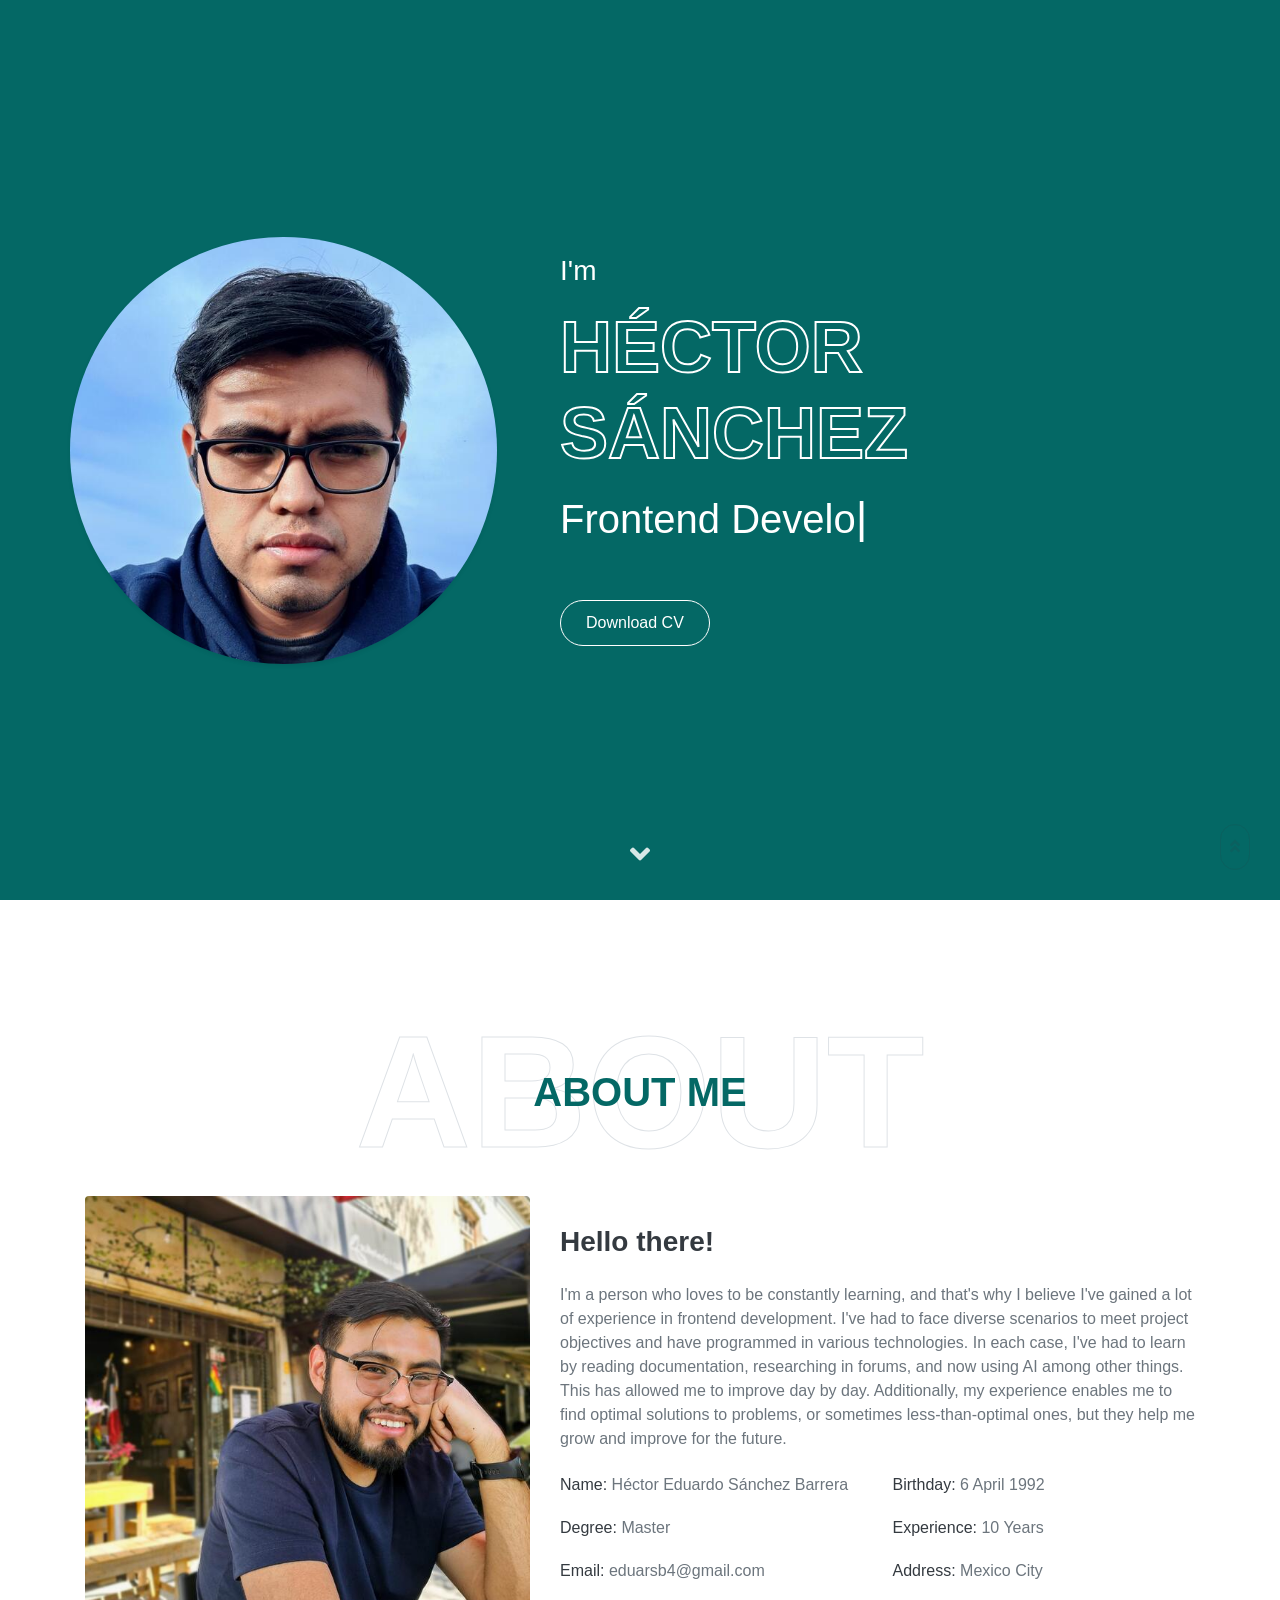
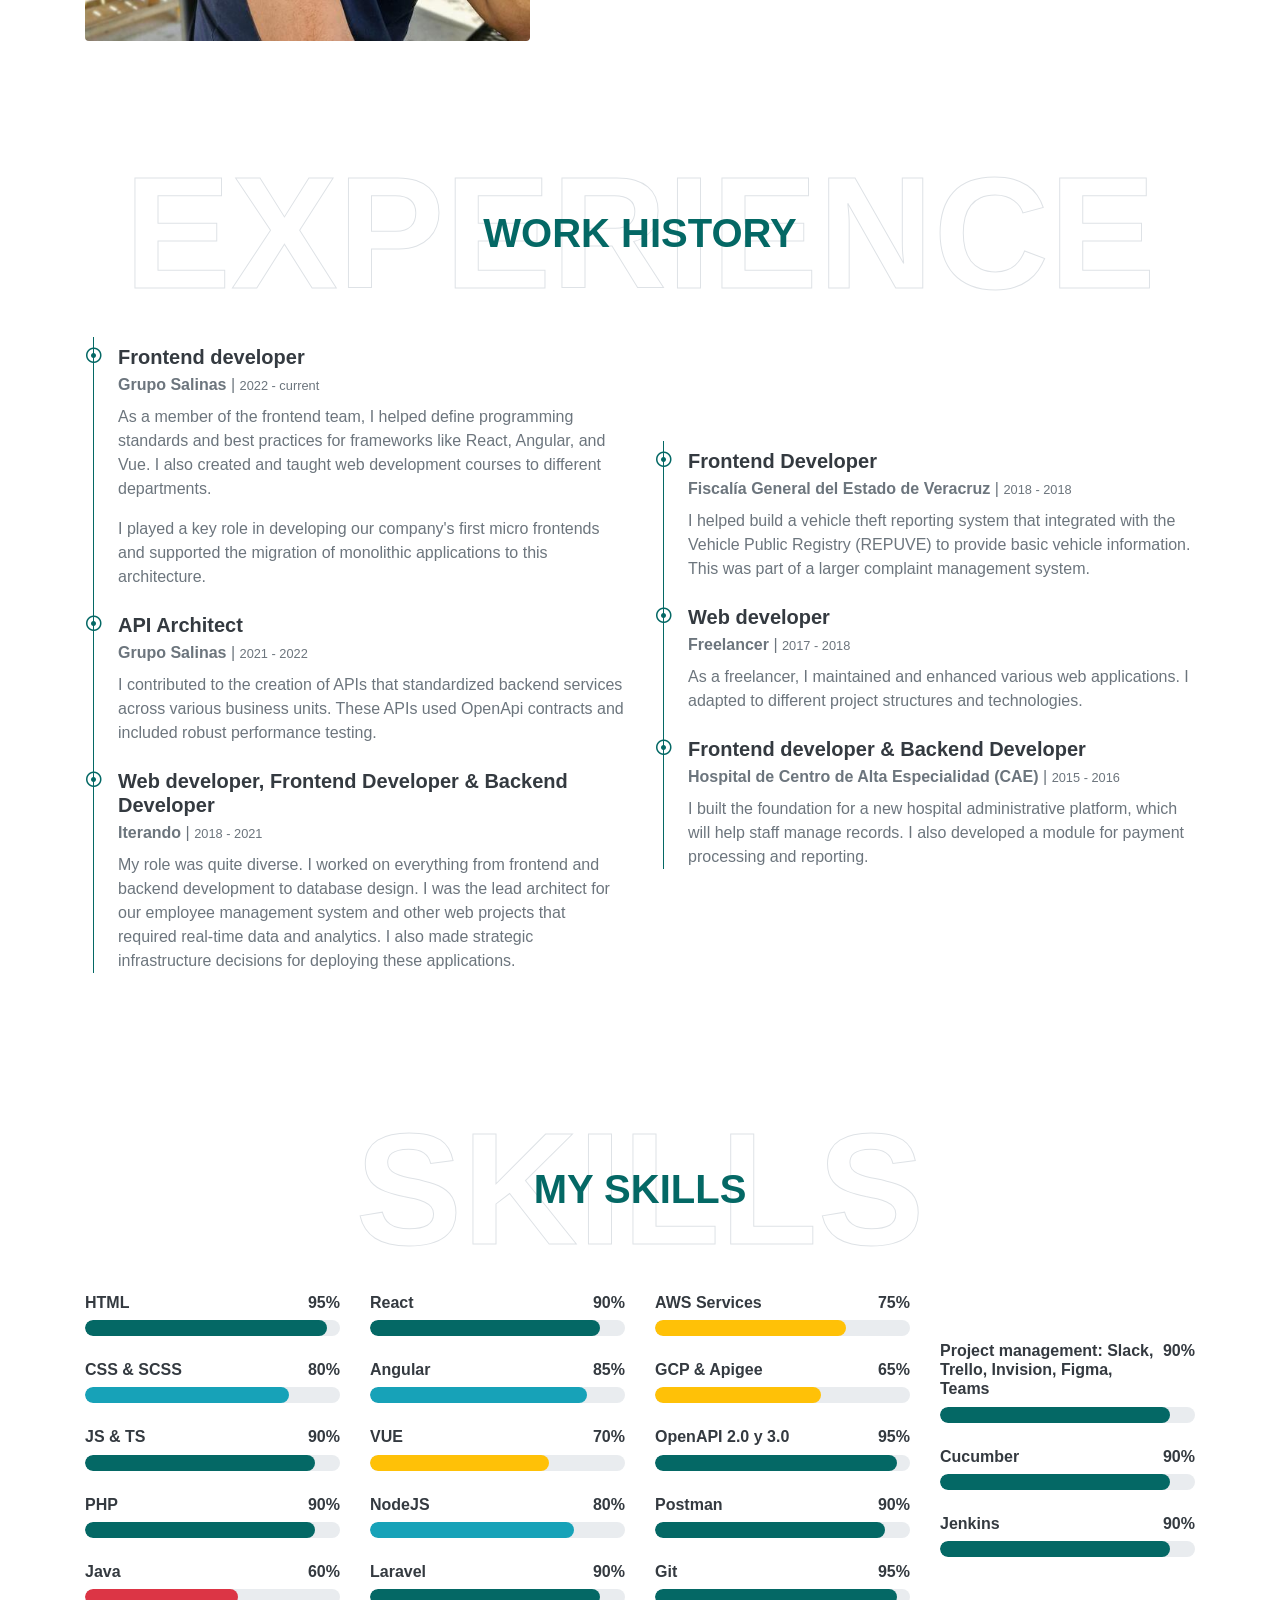
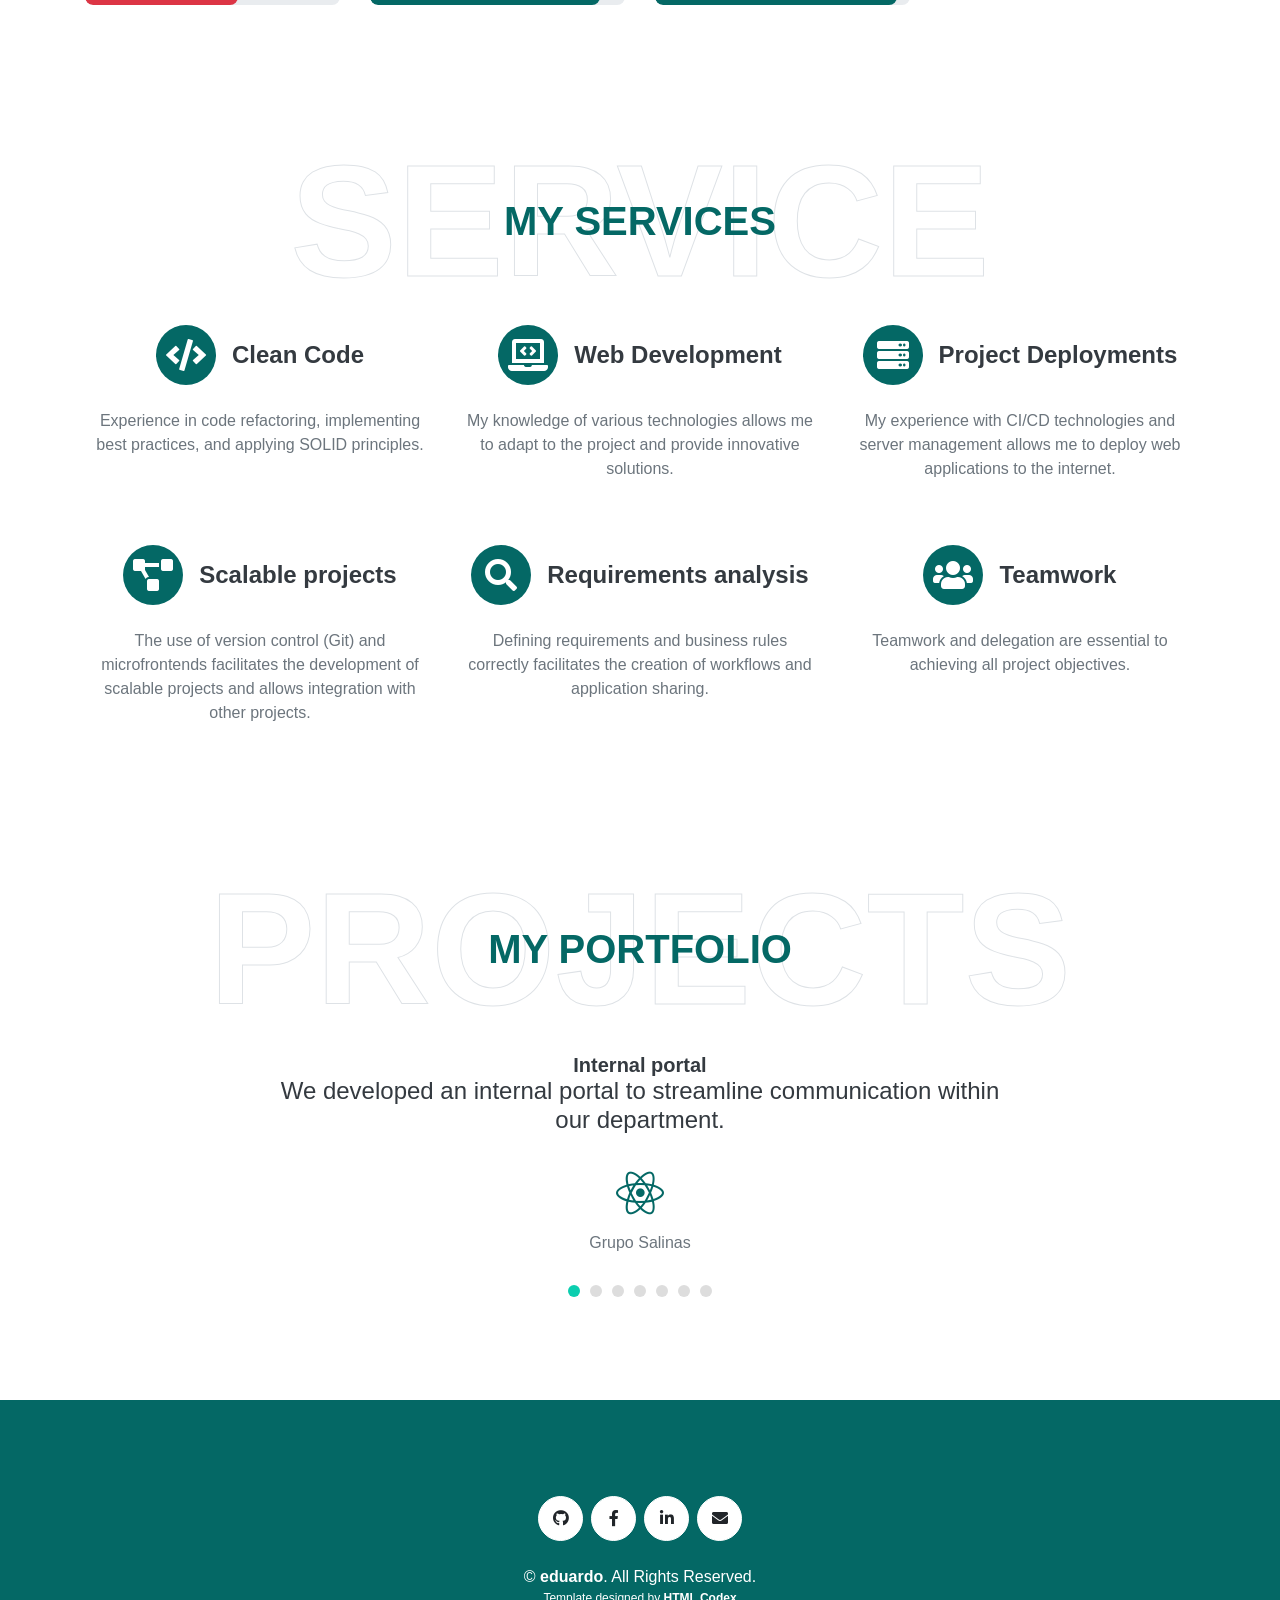
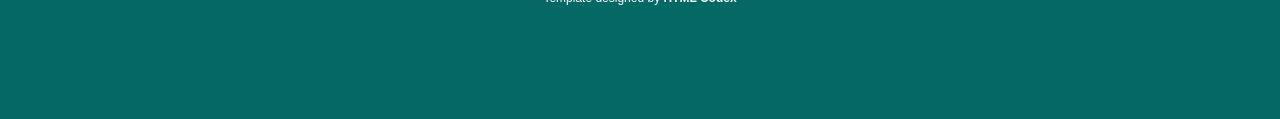
==== index_en.html @ 9f3df18f "Feature: translate to spanish" ====
<!DOCTYPE html>
<html lang="en">

<head>
    <meta charset="utf-8">
    <title>eduarsb</title>
    <meta content="width=device-width, initial-scale=1.0" name="viewport">
    <link rel="icon" href="img/icon.png" type="image/x-icon">

    <!-- Google Web Fonts -->
    <!-- <link rel="preconnect" href="https://fonts.gstatic.com"> -->
    <!-- <link href="https://fonts.googleapis.com/css2?family=Roboto:wght@300;400;500;700;900&display=swap" rel="stylesheet">  -->
    <link href="https://cdnjs.cloudflare.com/ajax/libs/font-awesome/5.10.0/css/all.min.css" rel="stylesheet">

    <!-- Libraries Stylesheet -->
    <link href="lib/owlcarousel/assets/owl.carousel.min.css" rel="stylesheet">
    <link href="lib/lightbox/css/lightbox.min.css" rel="stylesheet">

    <!-- Customized Bootstrap Stylesheet -->
    <link href="css/style.css" rel="stylesheet">
</head>

<body data-spy="scroll" data-target=".navbar" data-offset="51">
    <!-- Navbar Start -->
    <nav class="navbar fixed-top shadow-sm navbar-expand-lg bg-light navbar-light py-3 py-lg-0 px-lg-5">
        <button type="button" class="navbar-toggler" data-toggle="collapse" data-target="#navbarCollapse">
            <span class="navbar-toggler-icon"></span>
        </button>
        <div class="collapse navbar-collapse px-lg-3" id="navbarCollapse">
            <div class="navbar-nav m-auto py-0">
                <a href="#home" class="nav-item nav-link active">Home</a>
                <a href="#about" class="nav-item nav-link">About</a>
                <a href="#qualification" class="nav-item nav-link">Expericence</a>
                <a href="#skill" class="nav-item nav-link">Skill</a>
                <a href="#service" class="nav-item nav-link">Service</a>
                <a href="#portfolio" class="nav-item nav-link">Portfolio</a>
            </div>
        </div>
    </nav>
    <!-- Navbar End -->

    <!-- Header Start -->
    <div class="container-fluid bg-primary d-flex align-items-center mb-5 py-5" id="home" style="min-height: 100vh;">
        <div class="container">
            <div class="row align-items-center">
                <div class="col-lg-5 px-5 pl-lg-0 pb-5 pb-lg-0">
                    <img class="img-fluid w-100 rounded-circle shadow-sm" src="img/profile.jpg" alt="">
                </div>
                <div class="col-lg-7 text-center text-lg-left">
                    <h3 class="text-white font-weight-normal mb-3">I'm</h3>
                    <h1 class="display-3 text-uppercase text-primary mb-2" style="-webkit-text-stroke: 2px #ffffff;">Héctor Sánchez</h1>
                    <h1 class="typed-text-output d-inline font-weight-lighter text-white"></h1>
                    <div class="typed-text d-none">Frontend Developer, Web developer, API Designer, Backend Developer</div>
                    <div class="d-flex align-items-center justify-content-center justify-content-lg-start pt-5">
                        <a href="img/CV_HectorESB.pdf" download="CV_HectorESB.pdf" class="btn btn-outline-light mr-5">Download CV</a>
                    </div>
                </div>
            </div>
        </div>
    </div>
    <!-- Header End -->


    <!-- About Start -->
    <div class="container-fluid py-5" id="about">
        <div class="container">
            <div class="position-relative d-flex align-items-center justify-content-center">
                <h1 class="display-1 text-uppercase text-white" style="-webkit-text-stroke: 1px #dee2e6;">About</h1>
                <h1 class="position-absolute text-uppercase text-primary">About Me</h1>
            </div>
            <div class="row align-items-center">
                <div class="col-lg-5 pb-4 pb-lg-0">
                    <img class="img-fluid rounded w-100" src="img/about.jpg" alt="">
                </div>
                <div class="col-lg-7">
                    <h3 class="mb-4">Hello there!</h3>
                    <p>I'm a person who loves to be constantly learning, and that's why I believe I've gained a lot of experience in frontend development. I've had to face diverse scenarios to meet project objectives and have programmed in various technologies. In each case, I've had to learn by reading documentation, researching in forums, and now using AI among other things. This has allowed me to improve day by day. Additionally, my experience enables me to find optimal solutions to problems, or sometimes less-than-optimal ones, but they help me grow and improve for the future.</p>
                    <div class="row mb-3">
                        <div class="col-sm-6 py-2"><h6>Name: <span class="text-secondary">Héctor Eduardo Sánchez Barrera</span></h6></div>
                        <div class="col-sm-6 py-2"><h6>Birthday: <span class="text-secondary">6 April 1992</span></h6></div>
                        <div class="col-sm-6 py-2"><h6>Degree: <span class="text-secondary">Master</span></h6></div>
                        <div class="col-sm-6 py-2"><h6>Experience: <span class="text-secondary">10 Years</span></h6></div>
                        <div class="col-sm-6 py-2"><h6>Email: <span class="text-secondary">eduarsb4@gmail.com</span></h6></div>
                        <div class="col-sm-6 py-2"><h6>Address: <span class="text-secondary">Mexico City</span></h6></div>
                    </div>
                </div>
            </div>
        </div>
    </div>
    <!-- About End -->


    <!-- Qualification Start -->
    <div class="container-fluid py-5" id="qualification">
        <div class="container">
            <div class="position-relative d-flex align-items-center justify-content-center">
                <h1 class="display-1 text-uppercase text-white" style="-webkit-text-stroke: 1px #dee2e6;">Experience</h1>
                <h1 class="position-absolute text-uppercase text-primary">Work HISTORY</h1>
            </div>
            <div class="row align-items-center">
                <div class="col-lg-6">
                    <div class="border-left border-primary pt-2 pl-4 ml-2">
                        <div class="position-relative mb-4">
                            <i class="far fa-dot-circle text-primary position-absolute" style="top: 2px; left: -32px;"></i>
                            <h5 class="font-weight-bold mb-1">Frontend developer </h5>
                            <p class="mb-2"><strong>Grupo Salinas </strong> | <small>2022 - current</small></p>
                            <p>As a member of the frontend team, I helped define programming standards and best practices for frameworks like React, Angular, and Vue. I also created and taught web development courses to different departments.</p>
                            <p>I played a key role in developing our company's first micro frontends and supported the migration of monolithic applications to this architecture.</p>
                        </div>
                        <div class="position-relative mb-4">
                            <i class="far fa-dot-circle text-primary position-absolute" style="top: 2px; left: -32px;"></i>
                            <h5 class="font-weight-bold mb-1">API Architect</h5>
                            <p class="mb-2"><strong>Grupo Salinas</strong> | <small>2021 - 2022</small></p>
                            <p>I contributed to the creation of APIs that standardized backend services across various business units. These APIs used OpenApi contracts and included robust performance testing.</p>
                        </div>
                        <div class="position-relative mb-4">
                            <i class="far fa-dot-circle text-primary position-absolute" style="top: 2px; left: -32px;"></i>
                            <h5 class="font-weight-bold mb-1">Web developer, Frontend Developer & Backend Developer</h5>
                            <p class="mb-2"><strong>Iterando</strong> | <small>2018 - 2021</small></p>
                            <p>My role was quite diverse. I worked on everything from frontend and backend development to database design. I was the lead architect for our employee management system and other web projects that required real-time data and analytics. I also made strategic infrastructure decisions for deploying these applications.</p>
                        </div>
                    </div>
                </div>
                <div class="col-lg-6">
                    <div class="border-left border-primary pt-2 pl-4 ml-2">
                        <div class="position-relative mb-4">
                            <i class="far fa-dot-circle text-primary position-absolute" style="top: 2px; left: -32px;"></i>
                            <h5 class="font-weight-bold mb-1">Frontend Developer</h5>
                            <p class="mb-2"><strong>Fiscalía General del Estado de Veracruz</strong> | <small>2018 - 2018</small></p>
                            <p>I helped build a vehicle theft reporting system that integrated with the Vehicle Public Registry (REPUVE) to provide basic vehicle information. This was part of a larger complaint management system.</p>
                        </div>
                        <div class="position-relative mb-4">
                            <i class="far fa-dot-circle text-primary position-absolute" style="top: 2px; left: -32px;"></i>
                            <h5 class="font-weight-bold mb-1">Web developer</h5>
                            <p class="mb-2"><strong>Freelancer</strong> | <small>2017 - 2018</small></p>
                            <p>As a freelancer, I maintained and enhanced various web applications. I adapted to different project structures and technologies.</p>
                        </div>
                        <div class="position-relative mb-4">
                            <i class="far fa-dot-circle text-primary position-absolute" style="top: 2px; left: -32px;"></i>
                            <h5 class="font-weight-bold mb-1">Frontend developer & Backend Developer</h5>
                            <p class="mb-2"><strong> Hospital de Centro de Alta Especialidad (CAE)</strong> | <small>2015 - 2016</small></p>
                            <p>I built the foundation for a new hospital administrative platform, which will help staff manage records. I also developed a module for payment processing and reporting.</p>
                        </div>
                    </div>
                </div>
            </div>
        </div>
    </div>
    <!-- Qualification End -->


    <!-- Skill Start -->
    <div class="container-fluid py-5" id="skill">
        <div class="container">
            <div class="position-relative d-flex align-items-center justify-content-center">
                <h1 class="display-1 text-uppercase text-white" style="-webkit-text-stroke: 1px #dee2e6;">Skills</h1>
                <h1 class="position-absolute text-uppercase text-primary">My Skills</h1>
            </div>
            <div class="row align-items-center">
                <div class="col-md-3">
                    <div class="skill mb-4">
                        <div class="d-flex justify-content-between">
                            <h6 class="font-weight-bold">HTML</h6>
                            <h6 class="font-weight-bold">95%</h6>
                        </div>
                        <div class="progress">
                            <div class="progress-bar bg-primary" role="progressbar" aria-valuenow="95" aria-valuemin="0" aria-valuemax="100"></div>
                        </div>
                    </div>
                    <div class="skill mb-4">
                        <div class="d-flex justify-content-between">
                            <h6 class="font-weight-bold">CSS & SCSS</h6>
                            <h6 class="font-weight-bold">80%</h6>
                        </div>
                        <div class="progress">
                            <div class="progress-bar bg-info" role="progressbar" aria-valuenow="80" aria-valuemin="0" aria-valuemax="100"></div>
                        </div>
                    </div>
                    <div class="skill mb-4">
                        <div class="d-flex justify-content-between">
                            <h6 class="font-weight-bold">JS & TS</h6>
                            <h6 class="font-weight-bold">90%</h6>
                        </div>
                        <div class="progress">
                            <div class="progress-bar bg-primary" role="progressbar" aria-valuenow="90" aria-valuemin="0" aria-valuemax="100"></div>
                        </div>
                    </div>
                    <div class="skill mb-4">
                        <div class="d-flex justify-content-between">
                            <h6 class="font-weight-bold">PHP</h6>
                            <h6 class="font-weight-bold">90%</h6>
                        </div>
                        <div class="progress">
                            <div class="progress-bar bg-primary" role="progressbar" aria-valuenow="90" aria-valuemin="0" aria-valuemax="100"></div>
                        </div>
                    </div>
                    <div class="skill mb-4">
                        <div class="d-flex justify-content-between">
                            <h6 class="font-weight-bold">Java</h6>
                            <h6 class="font-weight-bold">60%</h6>
                        </div>
                        <div class="progress">
                            <div class="progress-bar bg-danger" role="progressbar" aria-valuenow="60" aria-valuemin="0" aria-valuemax="100"></div>
                        </div>
                    </div>
                </div>
                <div class="col-md-3">
                    <div class="skill mb-4">
                        <div class="d-flex justify-content-between">
                            <h6 class="font-weight-bold">React</h6>
                            <h6 class="font-weight-bold">90%</h6>
                        </div>
                        <div class="progress">
                            <div class="progress-bar bg-primary" role="progressbar" aria-valuenow="90" aria-valuemin="0" aria-valuemax="100"></div>
                        </div>
                    </div>
                    <div class="skill mb-4">
                        <div class="d-flex justify-content-between">
                            <h6 class="font-weight-bold">Angular</h6>
                            <h6 class="font-weight-bold">85%</h6>
                        </div>
                        <div class="progress">
                            <div class="progress-bar bg-info" role="progressbar" aria-valuenow="85" aria-valuemin="0" aria-valuemax="100"></div>
                        </div>
                    </div>
                    <div class="skill mb-4">
                        <div class="d-flex justify-content-between">
                            <h6 class="font-weight-bold">VUE</h6>
                            <h6 class="font-weight-bold">70%</h6>
                        </div>
                        <div class="progress">
                            <div class="progress-bar bg-warning" role="progressbar" aria-valuenow="70" aria-valuemin="0" aria-valuemax="100"></div>
                        </div>
                    </div>
                    <div class="skill mb-4">
                        <div class="d-flex justify-content-between">
                            <h6 class="font-weight-bold">NodeJS</h6>
                            <h6 class="font-weight-bold">80%</h6>
                        </div>
                        <div class="progress">
                            <div class="progress-bar bg-info" role="progressbar" aria-valuenow="80" aria-valuemin="0" aria-valuemax="100"></div>
                        </div>
                    </div>
                    <div class="skill mb-4">
                        <div class="d-flex justify-content-between">
                            <h6 class="font-weight-bold">Laravel</h6>
                            <h6 class="font-weight-bold">90%</h6>
                        </div>
                        <div class="progress">
                            <div class="progress-bar bg-primary" role="progressbar" aria-valuenow="90" aria-valuemin="0" aria-valuemax="100"></div>
                        </div>
                    </div>
                </div>
                <div class="col-md-3">
                    <div class="skill mb-4">
                        <div class="d-flex justify-content-between">
                            <h6 class="font-weight-bold">AWS Services</h6>
                            <h6 class="font-weight-bold">75%</h6>
                        </div>
                        <div class="progress">
                            <div class="progress-bar bg-warning" role="progressbar" aria-valuenow="75" aria-valuemin="0" aria-valuemax="100"></div>
                        </div>
                    </div>
                    <div class="skill mb-4">
                        <div class="d-flex justify-content-between">
                            <h6 class="font-weight-bold">GCP & Apigee</h6>
                            <h6 class="font-weight-bold">65%</h6>
                        </div>
                        <div class="progress">
                            <div class="progress-bar bg-warning" role="progressbar" aria-valuenow="65" aria-valuemin="0" aria-valuemax="100"></div>
                        </div>
                    </div>
                    <div class="skill mb-4">
                        <div class="d-flex justify-content-between">
                            <h6 class="font-weight-bold">OpenAPI 2.0 y 3.0</h6>
                            <h6 class="font-weight-bold">95%</h6>
                        </div>
                        <div class="progress">
                            <div class="progress-bar bg-primary" role="progressbar" aria-valuenow="95" aria-valuemin="0" aria-valuemax="100"></div>
                        </div>
                    </div>
                    <div class="skill mb-4">
                        <div class="d-flex justify-content-between">
                            <h6 class="font-weight-bold">Postman</h6>
                            <h6 class="font-weight-bold">90%</h6>
                        </div>
                        <div class="progress">
                            <div class="progress-bar bg-primary" role="progressbar" aria-valuenow="90" aria-valuemin="0" aria-valuemax="100"></div>
                        </div>
                    </div>
                    <div class="skill mb-4">
                        <div class="d-flex justify-content-between">
                            <h6 class="font-weight-bold">Git</h6>
                            <h6 class="font-weight-bold">95%</h6>
                        </div>
                        <div class="progress">
                            <div class="progress-bar bg-primary" role="progressbar" aria-valuenow="95" aria-valuemin="0" aria-valuemax="100"></div>
                        </div>
                    </div>
                </div>
                <div class="col-md-3">
                    <div class="skill mb-4">
                        <div class="d-flex justify-content-between">
                            <h6 class="font-weight-bold">Project management: Slack, Trello, Invision, Figma, Teams</h6>
                            <h6 class="font-weight-bold">90%</h6>
                        </div>
                        <div class="progress">
                            <div class="progress-bar bg-primary" role="progressbar" aria-valuenow="90" aria-valuemin="0" aria-valuemax="100"></div>
                        </div>
                    </div>
                    <div class="skill mb-4">
                        <div class="d-flex justify-content-between">
                            <h6 class="font-weight-bold">Cucumber</h6>
                            <h6 class="font-weight-bold">90%</h6>
                        </div>
                        <div class="progress">
                            <div class="progress-bar bg-primary" role="progressbar" aria-valuenow="90" aria-valuemin="0" aria-valuemax="100"></div>
                        </div>
                    </div>
                    <div class="skill mb-4">
                        <div class="d-flex justify-content-between">
                            <h6 class="font-weight-bold">Jenkins</h6>
                            <h6 class="font-weight-bold">90%</h6>
                        </div>
                        <div class="progress">
                            <div class="progress-bar bg-primary" role="progressbar" aria-valuenow="90" aria-valuemin="0" aria-valuemax="100"></div>
                        </div>
                    </div>
                </div>
            </div>
        </div>
    </div>
    <!-- Skill End -->


    <!-- Services Start -->
    <div class="container-fluid pt-5" id="service">
        <div class="container">
            <div class="position-relative d-flex align-items-center justify-content-center">
                <h1 class="display-1 text-uppercase text-white" style="-webkit-text-stroke: 1px #dee2e6;">Service</h1>
                <h1 class="position-absolute text-uppercase text-primary">My Services</h1>
            </div>
            <div class="row pb-3">
                <div class="col-lg-4 col-md-6 text-center mb-5">
                    <div class="d-flex align-items-center justify-content-center mb-4">
                        <!-- <i class="fa fa-2x fa-laptop service-icon bg-primary text-white mr-3"></i> -->
                        <i class="fa fa-2x fa-code service-icon bg-primary text-white mr-3"></i>
                        <h4 class="font-weight-bold m-0">Clean Code</h4>
                    </div>
                    <p>Experience in code refactoring, implementing best practices, and applying SOLID principles.</p>
                </div>
                <div class="col-lg-4 col-md-6 text-center mb-5">
                    <div class="d-flex align-items-center justify-content-center mb-4">
                        <i class="fa fa-2x fa-laptop-code service-icon bg-primary text-white mr-3"></i>
                        <h4 class="font-weight-bold m-0">Web Development</h4>
                    </div>
                    <p> My knowledge of various technologies allows me to adapt to the project and provide innovative solutions.</p>
                </div>
                <div class="col-lg-4 col-md-6 text-center mb-5">
                    <div class="d-flex align-items-center justify-content-center mb-4">
                        <i class="fa fa-2x fa-server service-icon bg-primary text-white mr-3"></i>
                        <h4 class="font-weight-bold m-0">Project Deployments</h4>
                    </div>
                    <p>My experience with CI/CD technologies and server management allows me to deploy web applications to the internet.</p>
                </div>
                <div class="col-lg-4 col-md-6 text-center mb-5">
                    <div class="d-flex align-items-center justify-content-center mb-4">
                        <i class="fas fa-2x fa-project-diagram service-icon bg-primary text-white mr-3"></i>
                        <h4 class="font-weight-bold m-0">Scalable projects</h4>
                    </div>
                    <p>The use of version control (Git) and microfrontends facilitates the development of scalable projects and allows integration with other projects.</p>
                </div>
                <div class="col-lg-4 col-md-6 text-center mb-5">
                    <div class="d-flex align-items-center justify-content-center mb-4">
                        <i class="fa fa-2x fa-search service-icon bg-primary text-white mr-3"></i>
                        <h4 class="font-weight-bold m-0">Requirements analysis</h4>
                    </div>
                    <p>Defining requirements and business rules correctly facilitates the creation of workflows and application sharing.</p>
                </div>
                <div class="col-lg-4 col-md-6 text-center mb-5">
                    <div class="d-flex align-items-center justify-content-center mb-4">
                        <i class="fas fa-2x fa-users service-icon bg-primary text-white mr-3"></i>
                        <h4 class="font-weight-bold m-0">Teamwork</h4>
                    </div>
                    <p>Teamwork and delegation are essential to achieving all project objectives.</p>
                </div>
            </div>
        </div>
    </div>
    <!-- Services End -->

    <!-- Portafolio Start -->
    <div class="container-fluid py-5" id="portfolio">
        <div class="container">
            <div class="position-relative d-flex align-items-center justify-content-center">
                <h1 class="display-1 text-uppercase text-white" style="-webkit-text-stroke: 1px #dee2e6;">Projects</h1>
                <h1 class="position-absolute text-uppercase text-primary">My Portfolio</h1>
            </div>
            <div class="row justify-content-center">
                <div class="col-lg-8">
                    <div class="owl-carousel testimonial-carousel">
                        <div class="text-center">
                            <h5 class="font-weight-bold m-0">Internal portal</h5>
                            <h4 class="font-weight-light mb-4">We developed an internal portal to streamline communication within our department.</h4>
                            <div style="font-size: 48px;"><i class="fab fa-react text-primary"></i></div>
                            <span>Grupo Salinas</span>
                        </div>
                        <div class="text-center">
                            <h5 class="font-weight-bold m-0">Community service platform</h5>
                            <h4 class="font-weight-light mb-4">The student community service hours platform allows students to track their volunteer work.</h4>
                            <div style="font-size: 48px;"><i class="fab fa-react text-primary"></i><i class="fab fa-laravel text-primary"></i></div>
                            <span>Universidad Panamericana</span>
                        </div>
                        <div class="text-center">
                            <h5 class="font-weight-bold m-0">Employee management platform</h5>
                            <h4 class="font-weight-light mb-4">Administrative platform for sending messages and announcements to employees on their mobile app</h4>
                            <div style="font-size: 48px;"><i class="fab fa-angular text-primary"></i><i class="fab fa-laravel text-primary"></i></div>
                            <span>Gigante</span>
                        </div>
                        <div class="text-center">
                            <h5 class="font-weight-bold m-0">Route tracking system</h5>
                            <h4 class="font-weight-light mb-4">Backend system for storing motorcycle routes and kilometers traveled</h4>
                            <div style="font-size: 48px;"><i class="fab fa-react text-primary"></i><i class="fab fa-laravel text-primary"></i></div>
                            <span>Bajaj</span>
                        </div>
                        <div class="text-center">
                            <h5 class="font-weight-bold m-0">Bank loan app</h5>
                            <h4 class="font-weight-light mb-4">The bank loan application web app provides a user-friendly interface for students to apply for loans.</h4>
                            <div style="font-size: 48px;"><i class="fab fa-laravel text-primary"></i></div>
                            <span>Emisha</span>
                        </div>
                        <div class="text-center">
                            <h5 class="font-weight-bold m-0">Statistics web app</h5>
                            <h4 class="font-weight-light mb-4">A web app that offers an intuitive visualization of the most relevant data about shipments within your platform.</h4>
                            <div style="font-size: 48px;"><i class="fab fa-vuejs text-primary"></i></div>
                            <span>Shipbop</span>
                        </div>
                        <div class="text-center">
                            <h5 class="font-weight-bold m-0">Registration form</h5>
                            <h4 class="font-weight-light mb-4">User registration module that can be easily integrated into different web platforms.</h4>
                            <div style="font-size: 48px;"><i class="fab fa-angular text-primary"></i></div>
                            <span>Book&Learn</span>
                        </div>
                    </div>
                </div>
            </div>
        </div>
    </div>
    <!-- Testimonial End -->

    <!-- Footer Start -->
    <div class="container-fluid bg-primary text-white mt-5 py-5 px-sm-3 px-md-5">
        <div class="container text-center py-5">
            <div class="d-flex justify-content-center mb-4">
                <a class="btn btn-light btn-social mr-2" href="https://github.com/eduarsb" target="_blank"><i class="fab fa-github"></i></a>
                <a class="btn btn-light btn-social mr-2" href="https://www.facebook.com/eduarsb4" target="_blank"><i class="fab fa-facebook-f"></i></a>
                <a class="btn btn-light btn-social mr-2" href="https://linkedin.com/in/hectorsb4" target="_blank"><i class="fab fa-linkedin-in"></i></a>
                <a class="btn btn-light btn-social" href="mailto:eduarsb4@gmail.com"><i class="fas fa-envelope"></i></a>
            </div>
            <p class="m-0">&copy; <a class="text-white font-weight-bold" href="#">eduardo</a>. All Rights Reserved. </p>
            <p style="font-size: 12px;">Template designed by <a class="text-white font-weight-bold" href="https://htmlcodex.com">HTML Codex</a>
            </p>
        </div>
    </div>
    <!-- Footer End -->

    <!-- Scroll to Bottom -->
    <i class="fa fa-2x fa-angle-down text-white scroll-to-bottom"></i>

    <!-- Back to Top -->
    <a href="#" class="btn btn-outline-dark px-0 back-to-top"><i class="fa fa-angle-double-up"></i></a>


    <!-- JavaScript Libraries -->
    <script src="https://code.jquery.com/jquery-3.4.1.min.js"></script>
    <script src="https://stackpath.bootstrapcdn.com/bootstrap/4.4.1/js/bootstrap.bundle.min.js"></script>
    <script src="lib/typed/typed.min.js"></script>
    <script src="lib/easing/easing.min.js"></script>
    <script src="lib/waypoints/waypoints.min.js"></script>
    <script src="lib/owlcarousel/owl.carousel.min.js"></script>
    <script src="lib/isotope/isotope.pkgd.min.js"></script>
    <script src="lib/lightbox/js/lightbox.min.js"></script>


    <!-- Template Javascript -->
    <script src="js/main.js"></script>
</body>

</html>
---- css/style.css ----
/******* Bootstrap Theming ********/
/*!
 * Bootstrap v4.5.3 (https://getbootstrap.com/)
 * Copyright 2011-2020 The Bootstrap Authors
 * Copyright 2011-2020 Twitter, Inc.
 * Licensed under MIT (https://github.com/twbs/bootstrap/blob/main/LICENSE)
 */
:root {
  --blue: #007bff;
  --indigo: #6610f2;
  --purple: #6f42c1;
  --pink: #e83e8c;
  --red: #dc3545;
  --orange: #fd7e14;
  --yellow: #ffc107;
  --green: #28a745;
  --teal: #20c997;
  --cyan: #17a2b8;
  --white: #fff;
  --gray: #6c757d;
  --gray-dark: #343a40;
  --primary: #0BCEAF;
  --secondary: #6c757d;
  --success: #28a745;
  --info: #17a2b8;
  --warning: #ffc107;
  --danger: #dc3545;
  --light: #ffffff;
  --dark: #343a40;
  --breakpoint-xs: 0;
  --breakpoint-sm: 576px;
  --breakpoint-md: 768px;
  --breakpoint-lg: 992px;
  --breakpoint-xl: 1200px;
  --font-family-sans-serif: "Roboto", sans-serif;
  --font-family-monospace: SFMono-Regular, Menlo, Monaco, Consolas, "Liberation Mono", "Courier New", monospace;
}

*,
*::before,
*::after {
  box-sizing: border-box;
}

html {
  font-family: sans-serif;
  line-height: 1.15;
  -webkit-text-size-adjust: 100%;
  -webkit-tap-highlight-color: rgba(0, 0, 0, 0);
}

article, aside, figcaption, figure, footer, header, hgroup, main, nav, section {
  display: block;
}

body {
  margin: 0;
  font-family: "Roboto", sans-serif;
  font-size: 1rem;
  font-weight: 400;
  line-height: 1.5;
  color: #6c757d;
  text-align: left;
  background-color: #ffffff;
}

[tabindex="-1"]:focus:not(:focus-visible) {
  outline: 0 !important;
}

hr {
  box-sizing: content-box;
  height: 0;
  overflow: visible;
}

h1, h2, h3, h4, h5, h6 {
  margin-top: 0;
  margin-bottom: 0.5rem;
}

p {
  margin-top: 0;
  margin-bottom: 1rem;
}

abbr[title],
abbr[data-original-title] {
  text-decoration: underline;
  text-decoration: underline dotted;
  cursor: help;
  border-bottom: 0;
  text-decoration-skip-ink: none;
}

address {
  margin-bottom: 1rem;
  font-style: normal;
  line-height: inherit;
}

ol,
ul,
dl {
  margin-top: 0;
  margin-bottom: 1rem;
}

ol ol,
ul ul,
ol ul,
ul ol {
  margin-bottom: 0;
}

dt {
  font-weight: 700;
}

dd {
  margin-bottom: .5rem;
  margin-left: 0;
}

blockquote {
  margin: 0 0 1rem;
}

b,
strong {
  font-weight: bolder;
}

small {
  font-size: 80%;
}

sub,
sup {
  position: relative;
  font-size: 75%;
  line-height: 0;
  vertical-align: baseline;
}

sub {
  bottom: -.25em;
}

sup {
  top: -.5em;
}

a {
  color: #0BCEAF;
  text-decoration: none;
  background-color: transparent;
}

a:hover {
  color: #078571;
  text-decoration: underline;
}

a:not([href]):not([class]) {
  color: inherit;
  text-decoration: none;
}

a:not([href]):not([class]):hover {
  color: inherit;
  text-decoration: none;
}

pre,
code,
kbd,
samp {
  font-family: SFMono-Regular, Menlo, Monaco, Consolas, "Liberation Mono", "Courier New", monospace;
  font-size: 1em;
}

pre {
  margin-top: 0;
  margin-bottom: 1rem;
  overflow: auto;
  -ms-overflow-style: scrollbar;
}

figure {
  margin: 0 0 1rem;
}

img {
  vertical-align: middle;
  border-style: none;
}

svg {
  overflow: hidden;
  vertical-align: middle;
}

table {
  border-collapse: collapse;
}

caption {
  padding-top: 0.75rem;
  padding-bottom: 0.75rem;
  color: #6c757d;
  text-align: left;
  caption-side: bottom;
}

th {
  text-align: inherit;
  text-align: -webkit-match-parent;
}

label {
  display: inline-block;
  margin-bottom: 0.5rem;
}

button {
  border-radius: 0;
}

button:focus {
  outline: 1px dotted;
  outline: 5px auto -webkit-focus-ring-color;
}

input,
button,
select,
optgroup,
textarea {
  margin: 0;
  font-family: inherit;
  font-size: inherit;
  line-height: inherit;
}

button,
input {
  overflow: visible;
}

button,
select {
  text-transform: none;
}

[role="button"] {
  cursor: pointer;
}

select {
  word-wrap: normal;
}

button,
[type="button"],
[type="reset"],
[type="submit"] {
  -webkit-appearance: button;
}

button:not(:disabled),
[type="button"]:not(:disabled),
[type="reset"]:not(:disabled),
[type="submit"]:not(:disabled) {
  cursor: pointer;
}

button::-moz-focus-inner,
[type="button"]::-moz-focus-inner,
[type="reset"]::-moz-focus-inner,
[type="submit"]::-moz-focus-inner {
  padding: 0;
  border-style: none;
}

input[type="radio"],
input[type="checkbox"] {
  box-sizing: border-box;
  padding: 0;
}

textarea {
  overflow: auto;
  resize: vertical;
}

fieldset {
  min-width: 0;
  padding: 0;
  margin: 0;
  border: 0;
}

legend {
  display: block;
  width: 100%;
  max-width: 100%;
  padding: 0;
  margin-bottom: .5rem;
  font-size: 1.5rem;
  line-height: inherit;
  color: inherit;
  white-space: normal;
}

@media (max-width: 1200px) {
  legend {
    font-size: calc(1.275rem + 0.3vw) ;
  }
}

progress {
  vertical-align: baseline;
}

[type="number"]::-webkit-inner-spin-button,
[type="number"]::-webkit-outer-spin-button {
  height: auto;
}

[type="search"] {
  outline-offset: -2px;
  -webkit-appearance: none;
}

[type="search"]::-webkit-search-decoration {
  -webkit-appearance: none;
}

::-webkit-file-upload-button {
  font: inherit;
  -webkit-appearance: button;
}

output {
  display: inline-block;
}

summary {
  display: list-item;
  cursor: pointer;
}

template {
  display: none;
}

[hidden] {
  display: none !important;
}

h1, h2, h3, h4, h5, h6,
.h1, .h2, .h3, .h4, .h5, .h6 {
  margin-bottom: 0.5rem;
  font-weight: 500;
  line-height: 1.2;
  color: #343a40;
}

h1, .h1 {
  font-size: 2.5rem;
}

@media (max-width: 1200px) {
  h1, .h1 {
    font-size: calc(1.375rem + 1.5vw) ;
  }
}

h2, .h2 {
  font-size: 2rem;
}

@media (max-width: 1200px) {
  h2, .h2 {
    font-size: calc(1.325rem + 0.9vw) ;
  }
}

h3, .h3 {
  font-size: 1.75rem;
}

@media (max-width: 1200px) {
  h3, .h3 {
    font-size: calc(1.3rem + 0.6vw) ;
  }
}

h4, .h4 {
  font-size: 1.5rem;
}

@media (max-width: 1200px) {
  h4, .h4 {
    font-size: calc(1.275rem + 0.3vw) ;
  }
}

h5, .h5 {
  font-size: 1.25rem;
}

h6, .h6 {
  font-size: 1rem;
}

.lead {
  font-size: 1.25rem;
  font-weight: 300;
}

.display-1 {
  font-size: 10rem;
  font-weight: 300;
  line-height: 1.2;
}

@media (max-width: 1200px) {
  .display-1 {
    font-size: calc(2.125rem + 10.5vw) ;
  }
}

.display-2 {
  font-size: 5.5rem;
  font-weight: 300;
  line-height: 1.2;
}

@media (max-width: 1200px) {
  .display-2 {
    font-size: calc(1.675rem + 5.1vw) ;
  }
}

.display-3 {
  font-size: 4.5rem;
  font-weight: 300;
  line-height: 1.2;
}

@media (max-width: 1200px) {
  .display-3 {
    font-size: calc(1.575rem + 3.9vw) ;
  }
}

.display-4 {
  font-size: 3.5rem;
  font-weight: 300;
  line-height: 1.2;
}

@media (max-width: 1200px) {
  .display-4 {
    font-size: calc(1.475rem + 2.7vw) ;
  }
}

hr {
  margin-top: 1rem;
  margin-bottom: 1rem;
  border: 0;
  border-top: 1px solid rgba(0, 0, 0, 0.1);
}

small,
.small {
  font-size: 80%;
  font-weight: 400;
}

mark,
.mark {
  padding: 0.2em;
  background-color: #fcf8e3;
}

.list-unstyled {
  padding-left: 0;
  list-style: none;
}

.list-inline {
  padding-left: 0;
  list-style: none;
}

.list-inline-item {
  display: inline-block;
}

.list-inline-item:not(:last-child) {
  margin-right: 0.5rem;
}

.initialism {
  font-size: 90%;
  text-transform: uppercase;
}

.blockquote {
  margin-bottom: 1rem;
  font-size: 1.25rem;
}

.blockquote-footer {
  display: block;
  font-size: 80%;
  color: #6c757d;
}

.blockquote-footer::before {
  content: "\2014\00A0";
}

.img-fluid {
  max-width: 100%;
  height: auto;
}

.img-thumbnail {
  padding: 0.25rem;
  background-color: #ffffff;
  border: 1px solid #dee2e6;
  border-radius: 0.25rem;
  max-width: 100%;
  height: auto;
}

.figure {
  display: inline-block;
}

.figure-img {
  margin-bottom: 0.5rem;
  line-height: 1;
}

.figure-caption {
  font-size: 90%;
  color: #6c757d;
}

code {
  font-size: 87.5%;
  color: #e83e8c;
  word-wrap: break-word;
}

a > code {
  color: inherit;
}

kbd {
  padding: 0.2rem 0.4rem;
  font-size: 87.5%;
  color: #fff;
  background-color: #212529;
  border-radius: 0.2rem;
}

kbd kbd {
  padding: 0;
  font-size: 100%;
  font-weight: 700;
}

pre {
  display: block;
  font-size: 87.5%;
  color: #212529;
}

pre code {
  font-size: inherit;
  color: inherit;
  word-break: normal;
}

.pre-scrollable {
  max-height: 340px;
  overflow-y: scroll;
}

.container,
.container-fluid,
.container-sm,
.container-md,
.container-lg,
.container-xl {
  width: 100%;
  padding-right: 15px;
  padding-left: 15px;
  margin-right: auto;
  margin-left: auto;
}

@media (min-width: 576px) {
  .container, .container-sm {
    max-width: 540px;
  }
}

@media (min-width: 768px) {
  .container, .container-sm, .container-md {
    max-width: 720px;
  }
}

@media (min-width: 992px) {
  .container, .container-sm, .container-md, .container-lg {
    max-width: 960px;
  }
}

@media (min-width: 1200px) {
  .container, .container-sm, .container-md, .container-lg, .container-xl {
    max-width: 1140px;
  }
}

.row {
  display: flex;
  flex-wrap: wrap;
  margin-right: -15px;
  margin-left: -15px;
}

.no-gutters {
  margin-right: 0;
  margin-left: 0;
}

.no-gutters > .col,
.no-gutters > [class*="col-"] {
  padding-right: 0;
  padding-left: 0;
}

.col-1, .col-2, .col-3, .col-4, .col-5, .col-6, .col-7, .col-8, .col-9, .col-10, .col-11, .col-12, .col,
.col-auto, .col-sm-1, .col-sm-2, .col-sm-3, .col-sm-4, .col-sm-5, .col-sm-6, .col-sm-7, .col-sm-8, .col-sm-9, .col-sm-10, .col-sm-11, .col-sm-12, .col-sm,
.col-sm-auto, .col-md-1, .col-md-2, .col-md-3, .col-md-4, .col-md-5, .col-md-6, .col-md-7, .col-md-8, .col-md-9, .col-md-10, .col-md-11, .col-md-12, .col-md,
.col-md-auto, .col-lg-1, .col-lg-2, .col-lg-3, .col-lg-4, .col-lg-5, .col-lg-6, .col-lg-7, .col-lg-8, .col-lg-9, .col-lg-10, .col-lg-11, .col-lg-12, .col-lg,
.col-lg-auto, .col-xl-1, .col-xl-2, .col-xl-3, .col-xl-4, .col-xl-5, .col-xl-6, .col-xl-7, .col-xl-8, .col-xl-9, .col-xl-10, .col-xl-11, .col-xl-12, .col-xl,
.col-xl-auto {
  position: relative;
  width: 100%;
  padding-right: 15px;
  padding-left: 15px;
}

.col {
  flex-basis: 0;
  flex-grow: 1;
  max-width: 100%;
}

.row-cols-1 > * {
  flex: 0 0 100%;
  max-width: 100%;
}

.row-cols-2 > * {
  flex: 0 0 50%;
  max-width: 50%;
}

.row-cols-3 > * {
  flex: 0 0 33.33333%;
  max-width: 33.33333%;
}

.row-cols-4 > * {
  flex: 0 0 25%;
  max-width: 25%;
}

.row-cols-5 > * {
  flex: 0 0 20%;
  max-width: 20%;
}

.row-cols-6 > * {
  flex: 0 0 16.66667%;
  max-width: 16.66667%;
}

.col-auto {
  flex: 0 0 auto;
  width: auto;
  max-width: 100%;
}

.col-1 {
  flex: 0 0 8.33333%;
  max-width: 8.33333%;
}

.col-2 {
  flex: 0 0 16.66667%;
  max-width: 16.66667%;
}

.col-3 {
  flex: 0 0 25%;
  max-width: 25%;
}

.col-4 {
  flex: 0 0 33.33333%;
  max-width: 33.33333%;
}

.col-5 {
  flex: 0 0 41.66667%;
  max-width: 41.66667%;
}

.col-6 {
  flex: 0 0 50%;
  max-width: 50%;
}

.col-7 {
  flex: 0 0 58.33333%;
  max-width: 58.33333%;
}

.col-8 {
  flex: 0 0 66.66667%;
  max-width: 66.66667%;
}

.col-9 {
  flex: 0 0 75%;
  max-width: 75%;
}

.col-10 {
  flex: 0 0 83.33333%;
  max-width: 83.33333%;
}

.col-11 {
  flex: 0 0 91.66667%;
  max-width: 91.66667%;
}

.col-12 {
  flex: 0 0 100%;
  max-width: 100%;
}

.order-first {
  order: -1;
}

.order-last {
  order: 13;
}

.order-0 {
  order: 0;
}

.order-1 {
  order: 1;
}

.order-2 {
  order: 2;
}

.order-3 {
  order: 3;
}

.order-4 {
  order: 4;
}

.order-5 {
  order: 5;
}

.order-6 {
  order: 6;
}

.order-7 {
  order: 7;
}

.order-8 {
  order: 8;
}

.order-9 {
  order: 9;
}

.order-10 {
  order: 10;
}

.order-11 {
  order: 11;
}

.order-12 {
  order: 12;
}

.offset-1 {
  margin-left: 8.33333%;
}

.offset-2 {
  margin-left: 16.66667%;
}

.offset-3 {
  margin-left: 25%;
}

.offset-4 {
  margin-left: 33.33333%;
}

.offset-5 {
  margin-left: 41.66667%;
}

.offset-6 {
  margin-left: 50%;
}

.offset-7 {
  margin-left: 58.33333%;
}

.offset-8 {
  margin-left: 66.66667%;
}

.offset-9 {
  margin-left: 75%;
}

.offset-10 {
  margin-left: 83.33333%;
}

.offset-11 {
  margin-left: 91.66667%;
}

@media (min-width: 576px) {
  .col-sm {
    flex-basis: 0;
    flex-grow: 1;
    max-width: 100%;
  }
  .row-cols-sm-1 > * {
    flex: 0 0 100%;
    max-width: 100%;
  }
  .row-cols-sm-2 > * {
    flex: 0 0 50%;
    max-width: 50%;
  }
  .row-cols-sm-3 > * {
    flex: 0 0 33.33333%;
    max-width: 33.33333%;
  }
  .row-cols-sm-4 > * {
    flex: 0 0 25%;
    max-width: 25%;
  }
  .row-cols-sm-5 > * {
    flex: 0 0 20%;
    max-width: 20%;
  }
  .row-cols-sm-6 > * {
    flex: 0 0 16.66667%;
    max-width: 16.66667%;
  }
  .col-sm-auto {
    flex: 0 0 auto;
    width: auto;
    max-width: 100%;
  }
  .col-sm-1 {
    flex: 0 0 8.33333%;
    max-width: 8.33333%;
  }
  .col-sm-2 {
    flex: 0 0 16.66667%;
    max-width: 16.66667%;
  }
  .col-sm-3 {
    flex: 0 0 25%;
    max-width: 25%;
  }
  .col-sm-4 {
    flex: 0 0 33.33333%;
    max-width: 33.33333%;
  }
  .col-sm-5 {
    flex: 0 0 41.66667%;
    max-width: 41.66667%;
  }
  .col-sm-6 {
    flex: 0 0 50%;
    max-width: 50%;
  }
  .col-sm-7 {
    flex: 0 0 58.33333%;
    max-width: 58.33333%;
  }
  .col-sm-8 {
    flex: 0 0 66.66667%;
    max-width: 66.66667%;
  }
  .col-sm-9 {
    flex: 0 0 75%;
    max-width: 75%;
  }
  .col-sm-10 {
    flex: 0 0 83.33333%;
    max-width: 83.33333%;
  }
  .col-sm-11 {
    flex: 0 0 91.66667%;
    max-width: 91.66667%;
  }
  .col-sm-12 {
    flex: 0 0 100%;
    max-width: 100%;
  }
  .order-sm-first {
    order: -1;
  }
  .order-sm-last {
    order: 13;
  }
  .order-sm-0 {
    order: 0;
  }
  .order-sm-1 {
    order: 1;
  }
  .order-sm-2 {
    order: 2;
  }
  .order-sm-3 {
    order: 3;
  }
  .order-sm-4 {
    order: 4;
  }
  .order-sm-5 {
    order: 5;
  }
  .order-sm-6 {
    order: 6;
  }
  .order-sm-7 {
    order: 7;
  }
  .order-sm-8 {
    order: 8;
  }
  .order-sm-9 {
    order: 9;
  }
  .order-sm-10 {
    order: 10;
  }
  .order-sm-11 {
    order: 11;
  }
  .order-sm-12 {
    order: 12;
  }
  .offset-sm-0 {
    margin-left: 0;
  }
  .offset-sm-1 {
    margin-left: 8.33333%;
  }
  .offset-sm-2 {
    margin-left: 16.66667%;
  }
  .offset-sm-3 {
    margin-left: 25%;
  }
  .offset-sm-4 {
    margin-left: 33.33333%;
  }
  .offset-sm-5 {
    margin-left: 41.66667%;
  }
  .offset-sm-6 {
    margin-left: 50%;
  }
  .offset-sm-7 {
    margin-left: 58.33333%;
  }
  .offset-sm-8 {
    margin-left: 66.66667%;
  }
  .offset-sm-9 {
    margin-left: 75%;
  }
  .offset-sm-10 {
    margin-left: 83.33333%;
  }
  .offset-sm-11 {
    margin-left: 91.66667%;
  }
}

@media (min-width: 768px) {
  .col-md {
    flex-basis: 0;
    flex-grow: 1;
    max-width: 100%;
  }
  .row-cols-md-1 > * {
    flex: 0 0 100%;
    max-width: 100%;
  }
  .row-cols-md-2 > * {
    flex: 0 0 50%;
    max-width: 50%;
  }
  .row-cols-md-3 > * {
    flex: 0 0 33.33333%;
    max-width: 33.33333%;
  }
  .row-cols-md-4 > * {
    flex: 0 0 25%;
    max-width: 25%;
  }
  .row-cols-md-5 > * {
    flex: 0 0 20%;
    max-width: 20%;
  }
  .row-cols-md-6 > * {
    flex: 0 0 16.66667%;
    max-width: 16.66667%;
  }
  .col-md-auto {
    flex: 0 0 auto;
    width: auto;
    max-width: 100%;
  }
  .col-md-1 {
    flex: 0 0 8.33333%;
    max-width: 8.33333%;
  }
  .col-md-2 {
    flex: 0 0 16.66667%;
    max-width: 16.66667%;
  }
  .col-md-3 {
    flex: 0 0 25%;
    max-width: 25%;
  }
  .col-md-4 {
    flex: 0 0 33.33333%;
    max-width: 33.33333%;
  }
  .col-md-5 {
    flex: 0 0 41.66667%;
    max-width: 41.66667%;
  }
  .col-md-6 {
    flex: 0 0 50%;
    max-width: 50%;
  }
  .col-md-7 {
    flex: 0 0 58.33333%;
    max-width: 58.33333%;
  }
  .col-md-8 {
    flex: 0 0 66.66667%;
    max-width: 66.66667%;
  }
  .col-md-9 {
    flex: 0 0 75%;
    max-width: 75%;
  }
  .col-md-10 {
    flex: 0 0 83.33333%;
    max-width: 83.33333%;
  }
  .col-md-11 {
    flex: 0 0 91.66667%;
    max-width: 91.66667%;
  }
  .col-md-12 {
    flex: 0 0 100%;
    max-width: 100%;
  }
  .order-md-first {
    order: -1;
  }
  .order-md-last {
    order: 13;
  }
  .order-md-0 {
    order: 0;
  }
  .order-md-1 {
    order: 1;
  }
  .order-md-2 {
    order: 2;
  }
  .order-md-3 {
    order: 3;
  }
  .order-md-4 {
    order: 4;
  }
  .order-md-5 {
    order: 5;
  }
  .order-md-6 {
    order: 6;
  }
  .order-md-7 {
    order: 7;
  }
  .order-md-8 {
    order: 8;
  }
  .order-md-9 {
    order: 9;
  }
  .order-md-10 {
    order: 10;
  }
  .order-md-11 {
    order: 11;
  }
  .order-md-12 {
    order: 12;
  }
  .offset-md-0 {
    margin-left: 0;
  }
  .offset-md-1 {
    margin-left: 8.33333%;
  }
  .offset-md-2 {
    margin-left: 16.66667%;
  }
  .offset-md-3 {
    margin-left: 25%;
  }
  .offset-md-4 {
    margin-left: 33.33333%;
  }
  .offset-md-5 {
    margin-left: 41.66667%;
  }
  .offset-md-6 {
    margin-left: 50%;
  }
  .offset-md-7 {
    margin-left: 58.33333%;
  }
  .offset-md-8 {
    margin-left: 66.66667%;
  }
  .offset-md-9 {
    margin-left: 75%;
  }
  .offset-md-10 {
    margin-left: 83.33333%;
  }
  .offset-md-11 {
    margin-left: 91.66667%;
  }
}

@media (min-width: 992px) {
  .col-lg {
    flex-basis: 0;
    flex-grow: 1;
    max-width: 100%;
  }
  .row-cols-lg-1 > * {
    flex: 0 0 100%;
    max-width: 100%;
  }
  .row-cols-lg-2 > * {
    flex: 0 0 50%;
    max-width: 50%;
  }
  .row-cols-lg-3 > * {
    flex: 0 0 33.33333%;
    max-width: 33.33333%;
  }
  .row-cols-lg-4 > * {
    flex: 0 0 25%;
    max-width: 25%;
  }
  .row-cols-lg-5 > * {
    flex: 0 0 20%;
    max-width: 20%;
  }
  .row-cols-lg-6 > * {
    flex: 0 0 16.66667%;
    max-width: 16.66667%;
  }
  .col-lg-auto {
    flex: 0 0 auto;
    width: auto;
    max-width: 100%;
  }
  .col-lg-1 {
    flex: 0 0 8.33333%;
    max-width: 8.33333%;
  }
  .col-lg-2 {
    flex: 0 0 16.66667%;
    max-width: 16.66667%;
  }
  .col-lg-3 {
    flex: 0 0 25%;
    max-width: 25%;
  }
  .col-lg-4 {
    flex: 0 0 33.33333%;
    max-width: 33.33333%;
  }
  .col-lg-5 {
    flex: 0 0 41.66667%;
    max-width: 41.66667%;
  }
  .col-lg-6 {
    flex: 0 0 50%;
    max-width: 50%;
  }
  .col-lg-7 {
    flex: 0 0 58.33333%;
    max-width: 58.33333%;
  }
  .col-lg-8 {
    flex: 0 0 66.66667%;
    max-width: 66.66667%;
  }
  .col-lg-9 {
    flex: 0 0 75%;
    max-width: 75%;
  }
  .col-lg-10 {
    flex: 0 0 83.33333%;
    max-width: 83.33333%;
  }
  .col-lg-11 {
    flex: 0 0 91.66667%;
    max-width: 91.66667%;
  }
  .col-lg-12 {
    flex: 0 0 100%;
    max-width: 100%;
  }
  .order-lg-first {
    order: -1;
  }
  .order-lg-last {
    order: 13;
  }
  .order-lg-0 {
    order: 0;
  }
  .order-lg-1 {
    order: 1;
  }
  .order-lg-2 {
    order: 2;
  }
  .order-lg-3 {
    order: 3;
  }
  .order-lg-4 {
    order: 4;
  }
  .order-lg-5 {
    order: 5;
  }
  .order-lg-6 {
    order: 6;
  }
  .order-lg-7 {
    order: 7;
  }
  .order-lg-8 {
    order: 8;
  }
  .order-lg-9 {
    order: 9;
  }
  .order-lg-10 {
    order: 10;
  }
  .order-lg-11 {
    order: 11;
  }
  .order-lg-12 {
    order: 12;
  }
  .offset-lg-0 {
    margin-left: 0;
  }
  .offset-lg-1 {
    margin-left: 8.33333%;
  }
  .offset-lg-2 {
    margin-left: 16.66667%;
  }
  .offset-lg-3 {
    margin-left: 25%;
  }
  .offset-lg-4 {
    margin-left: 33.33333%;
  }
  .offset-lg-5 {
    margin-left: 41.66667%;
  }
  .offset-lg-6 {
    margin-left: 50%;
  }
  .offset-lg-7 {
    margin-left: 58.33333%;
  }
  .offset-lg-8 {
    margin-left: 66.66667%;
  }
  .offset-lg-9 {
    margin-left: 75%;
  }
  .offset-lg-10 {
    margin-left: 83.33333%;
  }
  .offset-lg-11 {
    margin-left: 91.66667%;
  }
}

@media (min-width: 1200px) {
  .col-xl {
    flex-basis: 0;
    flex-grow: 1;
    max-width: 100%;
  }
  .row-cols-xl-1 > * {
    flex: 0 0 100%;
    max-width: 100%;
  }
  .row-cols-xl-2 > * {
    flex: 0 0 50%;
    max-width: 50%;
  }
  .row-cols-xl-3 > * {
    flex: 0 0 33.33333%;
    max-width: 33.33333%;
  }
  .row-cols-xl-4 > * {
    flex: 0 0 25%;
    max-width: 25%;
  }
  .row-cols-xl-5 > * {
    flex: 0 0 20%;
    max-width: 20%;
  }
  .row-cols-xl-6 > * {
    flex: 0 0 16.66667%;
    max-width: 16.66667%;
  }
  .col-xl-auto {
    flex: 0 0 auto;
    width: auto;
    max-width: 100%;
  }
  .col-xl-1 {
    flex: 0 0 8.33333%;
    max-width: 8.33333%;
  }
  .col-xl-2 {
    flex: 0 0 16.66667%;
    max-width: 16.66667%;
  }
  .col-xl-3 {
    flex: 0 0 25%;
    max-width: 25%;
  }
  .col-xl-4 {
    flex: 0 0 33.33333%;
    max-width: 33.33333%;
  }
  .col-xl-5 {
    flex: 0 0 41.66667%;
    max-width: 41.66667%;
  }
  .col-xl-6 {
    flex: 0 0 50%;
    max-width: 50%;
  }
  .col-xl-7 {
    flex: 0 0 58.33333%;
    max-width: 58.33333%;
  }
  .col-xl-8 {
    flex: 0 0 66.66667%;
    max-width: 66.66667%;
  }
  .col-xl-9 {
    flex: 0 0 75%;
    max-width: 75%;
  }
  .col-xl-10 {
    flex: 0 0 83.33333%;
    max-width: 83.33333%;
  }
  .col-xl-11 {
    flex: 0 0 91.66667%;
    max-width: 91.66667%;
  }
  .col-xl-12 {
    flex: 0 0 100%;
    max-width: 100%;
  }
  .order-xl-first {
    order: -1;
  }
  .order-xl-last {
    order: 13;
  }
  .order-xl-0 {
    order: 0;
  }
  .order-xl-1 {
    order: 1;
  }
  .order-xl-2 {
    order: 2;
  }
  .order-xl-3 {
    order: 3;
  }
  .order-xl-4 {
    order: 4;
  }
  .order-xl-5 {
    order: 5;
  }
  .order-xl-6 {
    order: 6;
  }
  .order-xl-7 {
    order: 7;
  }
  .order-xl-8 {
    order: 8;
  }
  .order-xl-9 {
    order: 9;
  }
  .order-xl-10 {
    order: 10;
  }
  .order-xl-11 {
    order: 11;
  }
  .order-xl-12 {
    order: 12;
  }
  .offset-xl-0 {
    margin-left: 0;
  }
  .offset-xl-1 {
    margin-left: 8.33333%;
  }
  .offset-xl-2 {
    margin-left: 16.66667%;
  }
  .offset-xl-3 {
    margin-left: 25%;
  }
  .offset-xl-4 {
    margin-left: 33.33333%;
  }
  .offset-xl-5 {
    margin-left: 41.66667%;
  }
  .offset-xl-6 {
    margin-left: 50%;
  }
  .offset-xl-7 {
    margin-left: 58.33333%;
  }
  .offset-xl-8 {
    margin-left: 66.66667%;
  }
  .offset-xl-9 {
    margin-left: 75%;
  }
  .offset-xl-10 {
    margin-left: 83.33333%;
  }
  .offset-xl-11 {
    margin-left: 91.66667%;
  }
}

.table {
  width: 100%;
  margin-bottom: 1rem;
  color: #6c757d;
}

.table th,
.table td {
  padding: 0.75rem;
  vertical-align: top;
  border-top: 1px solid #dee2e6;
}

.table thead th {
  vertical-align: bottom;
  border-bottom: 2px solid #dee2e6;
}

.table tbody + tbody {
  border-top: 2px solid #dee2e6;
}

.table-sm th,
.table-sm td {
  padding: 0.3rem;
}

.table-bordered {
  border: 1px solid #dee2e6;
}

.table-bordered th,
.table-bordered td {
  border: 1px solid #dee2e6;
}

.table-bordered thead th,
.table-bordered thead td {
  border-bottom-width: 2px;
}

.table-borderless th,
.table-borderless td,
.table-borderless thead th,
.table-borderless tbody + tbody {
  border: 0;
}

.table-striped tbody tr:nth-of-type(odd) {
  background-color: rgba(0, 0, 0, 0.05);
}

.table-hover tbody tr:hover {
  color: #6c757d;
  background-color: rgba(0, 0, 0, 0.075);
}

.table-primary,
.table-primary > th,
.table-primary > td {
  background-color: #bbf1e9;
}

.table-primary th,
.table-primary td,
.table-primary thead th,
.table-primary tbody + tbody {
  border-color: #80e6d5;
}

.table-hover .table-primary:hover {
  background-color: #a6ede2;
}

.table-hover .table-primary:hover > td,
.table-hover .table-primary:hover > th {
  background-color: #a6ede2;
}

.table-secondary,
.table-secondary > th,
.table-secondary > td {
  background-color: #d6d8db;
}

.table-secondary th,
.table-secondary td,
.table-secondary thead th,
.table-secondary tbody + tbody {
  border-color: #b3b7bb;
}

.table-hover .table-secondary:hover {
  background-color: #c8cbcf;
}

.table-hover .table-secondary:hover > td,
.table-hover .table-secondary:hover > th {
  background-color: #c8cbcf;
}

.table-success,
.table-success > th,
.table-success > td {
  background-color: #c3e6cb;
}

.table-success th,
.table-success td,
.table-success thead th,
.table-success tbody + tbody {
  border-color: #8fd19e;
}

.table-hover .table-success:hover {
  background-color: #b1dfbb;
}

.table-hover .table-success:hover > td,
.table-hover .table-success:hover > th {
  background-color: #b1dfbb;
}

.table-info,
.table-info > th,
.table-info > td {
  background-color: #bee5eb;
}

.table-info th,
.table-info td,
.table-info thead th,
.table-info tbody + tbody {
  border-color: #86cfda;
}

.table-hover .table-info:hover {
  background-color: #abdde5;
}

.table-hover .table-info:hover > td,
.table-hover .table-info:hover > th {
  background-color: #abdde5;
}

.table-warning,
.table-warning > th,
.table-warning > td {
  background-color: #ffeeba;
}

.table-warning th,
.table-warning td,
.table-warning thead th,
.table-warning tbody + tbody {
  border-color: #ffdf7e;
}

.table-hover .table-warning:hover {
  background-color: #ffe8a1;
}

.table-hover .table-warning:hover > td,
.table-hover .table-warning:hover > th {
  background-color: #ffe8a1;
}

.table-danger,
.table-danger > th,
.table-danger > td {
  background-color: #f5c6cb;
}

.table-danger th,
.table-danger td,
.table-danger thead th,
.table-danger tbody + tbody {
  border-color: #ed969e;
}

.table-hover .table-danger:hover {
  background-color: #f1b0b7;
}

.table-hover .table-danger:hover > td,
.table-hover .table-danger:hover > th {
  background-color: #f1b0b7;
}

.table-light,
.table-light > th,
.table-light > td {
  background-color: white;
}

.table-light th,
.table-light td,
.table-light thead th,
.table-light tbody + tbody {
  border-color: white;
}

.table-hover .table-light:hover {
  background-color: #f2f2f2;
}

.table-hover .table-light:hover > td,
.table-hover .table-light:hover > th {
  background-color: #f2f2f2;
}

.table-dark,
.table-dark > th,
.table-dark > td {
  background-color: #c6c8ca;
}

.table-dark th,
.table-dark td,
.table-dark thead th,
.table-dark tbody + tbody {
  border-color: #95999c;
}

.table-hover .table-dark:hover {
  background-color: #b9bbbe;
}

.table-hover .table-dark:hover > td,
.table-hover .table-dark:hover > th {
  background-color: #b9bbbe;
}

.table-active,
.table-active > th,
.table-active > td {
  background-color: rgba(0, 0, 0, 0.075);
}

.table-hover .table-active:hover {
  background-color: rgba(0, 0, 0, 0.075);
}

.table-hover .table-active:hover > td,
.table-hover .table-active:hover > th {
  background-color: rgba(0, 0, 0, 0.075);
}

.table .thead-dark th {
  color: #fff;
  background-color: #343a40;
  border-color: #454d55;
}

.table .thead-light th {
  color: #495057;
  background-color: #e9ecef;
  border-color: #dee2e6;
}

.table-dark {
  color: #fff;
  background-color: #343a40;
}

.table-dark th,
.table-dark td,
.table-dark thead th {
  border-color: #454d55;
}

.table-dark.table-bordered {
  border: 0;
}

.table-dark.table-striped tbody tr:nth-of-type(odd) {
  background-color: rgba(255, 255, 255, 0.05);
}

.table-dark.table-hover tbody tr:hover {
  color: #fff;
  background-color: rgba(255, 255, 255, 0.075);
}

@media (max-width: 575.98px) {
  .table-responsive-sm {
    display: block;
    width: 100%;
    overflow-x: auto;
    -webkit-overflow-scrolling: touch;
  }
  .table-responsive-sm > .table-bordered {
    border: 0;
  }
}

@media (max-width: 767.98px) {
  .table-responsive-md {
    display: block;
    width: 100%;
    overflow-x: auto;
    -webkit-overflow-scrolling: touch;
  }
  .table-responsive-md > .table-bordered {
    border: 0;
  }
}

@media (max-width: 991.98px) {
  .table-responsive-lg {
    display: block;
    width: 100%;
    overflow-x: auto;
    -webkit-overflow-scrolling: touch;
  }
  .table-responsive-lg > .table-bordered {
    border: 0;
  }
}

@media (max-width: 1199.98px) {
  .table-responsive-xl {
    display: block;
    width: 100%;
    overflow-x: auto;
    -webkit-overflow-scrolling: touch;
  }
  .table-responsive-xl > .table-bordered {
    border: 0;
  }
}

.table-responsive {
  display: block;
  width: 100%;
  overflow-x: auto;
  -webkit-overflow-scrolling: touch;
}

.table-responsive > .table-bordered {
  border: 0;
}

.form-control {
  display: block;
  width: 100%;
  height: calc(1.5em + 0.75rem + 2px);
  padding: 0.375rem 0.75rem;
  font-size: 1rem;
  font-weight: 400;
  line-height: 1.5;
  color: #495057;
  background-color: #fff;
  background-clip: padding-box;
  border: 1px solid #ced4da;
  border-radius: 0.25rem;
  transition: border-color 0.15s ease-in-out, box-shadow 0.15s ease-in-out;
}

@media (prefers-reduced-motion: reduce) {
  .form-control {
    transition: none;
  }
}

.form-control::-ms-expand {
  background-color: transparent;
  border: 0;
}

.form-control:-moz-focusring {
  color: transparent;
  text-shadow: 0 0 0 #495057;
}

.form-control:focus {
  color: #495057;
  background-color: #fff;
  border-color: #62f7df;
  outline: 0;
  box-shadow: 0 0 0 0.2rem rgba(11, 206, 175, 0.25);
}

.form-control::placeholder {
  color: #6c757d;
  opacity: 1;
}

.form-control:disabled, .form-control[readonly] {
  background-color: #e9ecef;
  opacity: 1;
}

input[type="date"].form-control,
input[type="time"].form-control,
input[type="datetime-local"].form-control,
input[type="month"].form-control {
  appearance: none;
}

select.form-control:focus::-ms-value {
  color: #495057;
  background-color: #fff;
}

.form-control-file,
.form-control-range {
  display: block;
  width: 100%;
}

.col-form-label {
  padding-top: calc(0.375rem + 1px);
  padding-bottom: calc(0.375rem + 1px);
  margin-bottom: 0;
  font-size: inherit;
  line-height: 1.5;
}

.col-form-label-lg {
  padding-top: calc(0.5rem + 1px);
  padding-bottom: calc(0.5rem + 1px);
  font-size: 1.25rem;
  line-height: 1.5;
}

.col-form-label-sm {
  padding-top: calc(0.25rem + 1px);
  padding-bottom: calc(0.25rem + 1px);
  font-size: 0.875rem;
  line-height: 1.5;
}

.form-control-plaintext {
  display: block;
  width: 100%;
  padding: 0.375rem 0;
  margin-bottom: 0;
  font-size: 1rem;
  line-height: 1.5;
  color: #6c757d;
  background-color: transparent;
  border: solid transparent;
  border-width: 1px 0;
}

.form-control-plaintext.form-control-sm, .form-control-plaintext.form-control-lg {
  padding-right: 0;
  padding-left: 0;
}

.form-control-sm {
  height: calc(1.5em + 0.5rem + 2px);
  padding: 0.25rem 0.5rem;
  font-size: 0.875rem;
  line-height: 1.5;
  border-radius: 0.2rem;
}

.form-control-lg {
  height: calc(1.5em + 1rem + 2px);
  padding: 0.5rem 1rem;
  font-size: 1.25rem;
  line-height: 1.5;
  border-radius: 0.3rem;
}

select.form-control[size], select.form-control[multiple] {
  height: auto;
}

textarea.form-control {
  height: auto;
}

.form-group {
  margin-bottom: 1rem;
}

.form-text {
  display: block;
  margin-top: 0.25rem;
}

.form-row {
  display: flex;
  flex-wrap: wrap;
  margin-right: -5px;
  margin-left: -5px;
}

.form-row > .col,
.form-row > [class*="col-"] {
  padding-right: 5px;
  padding-left: 5px;
}

.form-check {
  position: relative;
  display: block;
  padding-left: 1.25rem;
}

.form-check-input {
  position: absolute;
  margin-top: 0.3rem;
  margin-left: -1.25rem;
}

.form-check-input[disabled] ~ .form-check-label,
.form-check-input:disabled ~ .form-check-label {
  color: #6c757d;
}

.form-check-label {
  margin-bottom: 0;
}

.form-check-inline {
  display: inline-flex;
  align-items: center;
  padding-left: 0;
  margin-right: 0.75rem;
}

.form-check-inline .form-check-input {
  position: static;
  margin-top: 0;
  margin-right: 0.3125rem;
  margin-left: 0;
}

.valid-feedback {
  display: none;
  width: 100%;
  margin-top: 0.25rem;
  font-size: 80%;
  color: #28a745;
}

.valid-tooltip {
  position: absolute;
  top: 100%;
  left: 0;
  z-index: 5;
  display: none;
  max-width: 100%;
  padding: 0.25rem 0.5rem;
  margin-top: .1rem;
  font-size: 0.875rem;
  line-height: 1.5;
  color: #fff;
  background-color: rgba(40, 167, 69, 0.9);
  border-radius: 0.25rem;
}

.was-validated :valid ~ .valid-feedback,
.was-validated :valid ~ .valid-tooltip,
.is-valid ~ .valid-feedback,
.is-valid ~ .valid-tooltip {
  display: block;
}

.was-validated .form-control:valid, .form-control.is-valid {
  border-color: #28a745;
  padding-right: calc(1.5em + 0.75rem);
  background-image: url("data:image/svg+xml,%3csvg xmlns='http://www.w3.org/2000/svg' width='8' height='8' viewBox='0 0 8 8'%3e%3cpath fill='%2328a745' d='M2.3 6.73L.6 4.53c-.4-1.04.46-1.4 1.1-.8l1.1 1.4 3.4-3.8c.6-.63 1.6-.27 1.2.7l-4 4.6c-.43.5-.8.4-1.1.1z'/%3e%3c/svg%3e");
  background-repeat: no-repeat;
  background-position: right calc(0.375em + 0.1875rem) center;
  background-size: calc(0.75em + 0.375rem) calc(0.75em + 0.375rem);
}

.was-validated .form-control:valid:focus, .form-control.is-valid:focus {
  border-color: #28a745;
  box-shadow: 0 0 0 0.2rem rgba(40, 167, 69, 0.25);
}

.was-validated textarea.form-control:valid, textarea.form-control.is-valid {
  padding-right: calc(1.5em + 0.75rem);
  background-position: top calc(0.375em + 0.1875rem) right calc(0.375em + 0.1875rem);
}

.was-validated .custom-select:valid, .custom-select.is-valid {
  border-color: #28a745;
  padding-right: calc(0.75em + 2.3125rem);
  background: url("data:image/svg+xml,%3csvg xmlns='http://www.w3.org/2000/svg' width='4' height='5' viewBox='0 0 4 5'%3e%3cpath fill='%23343a40' d='M2 0L0 2h4zm0 5L0 3h4z'/%3e%3c/svg%3e") no-repeat right 0.75rem center/8px 10px, url("data:image/svg+xml,%3csvg xmlns='http://www.w3.org/2000/svg' width='8' height='8' viewBox='0 0 8 8'%3e%3cpath fill='%2328a745' d='M2.3 6.73L.6 4.53c-.4-1.04.46-1.4 1.1-.8l1.1 1.4 3.4-3.8c.6-.63 1.6-.27 1.2.7l-4 4.6c-.43.5-.8.4-1.1.1z'/%3e%3c/svg%3e") #fff no-repeat center right 1.75rem/calc(0.75em + 0.375rem) calc(0.75em + 0.375rem);
}

.was-validated .custom-select:valid:focus, .custom-select.is-valid:focus {
  border-color: #28a745;
  box-shadow: 0 0 0 0.2rem rgba(40, 167, 69, 0.25);
}

.was-validated .form-check-input:valid ~ .form-check-label, .form-check-input.is-valid ~ .form-check-label {
  color: #28a745;
}

.was-validated .form-check-input:valid ~ .valid-feedback,
.was-validated .form-check-input:valid ~ .valid-tooltip, .form-check-input.is-valid ~ .valid-feedback,
.form-check-input.is-valid ~ .valid-tooltip {
  display: block;
}

.was-validated .custom-control-input:valid ~ .custom-control-label, .custom-control-input.is-valid ~ .custom-control-label {
  color: #28a745;
}

.was-validated .custom-control-input:valid ~ .custom-control-label::before, .custom-control-input.is-valid ~ .custom-control-label::before {
  border-color: #28a745;
}

.was-validated .custom-control-input:valid:checked ~ .custom-control-label::before, .custom-control-input.is-valid:checked ~ .custom-control-label::before {
  border-color: #34ce57;
  background-color: #34ce57;
}

.was-validated .custom-control-input:valid:focus ~ .custom-control-label::before, .custom-control-input.is-valid:focus ~ .custom-control-label::before {
  box-shadow: 0 0 0 0.2rem rgba(40, 167, 69, 0.25);
}

.was-validated .custom-control-input:valid:focus:not(:checked) ~ .custom-control-label::before, .custom-control-input.is-valid:focus:not(:checked) ~ .custom-control-label::before {
  border-color: #28a745;
}

.was-validated .custom-file-input:valid ~ .custom-file-label, .custom-file-input.is-valid ~ .custom-file-label {
  border-color: #28a745;
}

.was-validated .custom-file-input:valid:focus ~ .custom-file-label, .custom-file-input.is-valid:focus ~ .custom-file-label {
  border-color: #28a745;
  box-shadow: 0 0 0 0.2rem rgba(40, 167, 69, 0.25);
}

.invalid-feedback {
  display: none;
  width: 100%;
  margin-top: 0.25rem;
  font-size: 80%;
  color: #dc3545;
}

.invalid-tooltip {
  position: absolute;
  top: 100%;
  left: 0;
  z-index: 5;
  display: none;
  max-width: 100%;
  padding: 0.25rem 0.5rem;
  margin-top: .1rem;
  font-size: 0.875rem;
  line-height: 1.5;
  color: #fff;
  background-color: rgba(220, 53, 69, 0.9);
  border-radius: 0.25rem;
}

.was-validated :invalid ~ .invalid-feedback,
.was-validated :invalid ~ .invalid-tooltip,
.is-invalid ~ .invalid-feedback,
.is-invalid ~ .invalid-tooltip {
  display: block;
}

.was-validated .form-control:invalid, .form-control.is-invalid {
  border-color: #dc3545;
  padding-right: calc(1.5em + 0.75rem);
  background-image: url("data:image/svg+xml,%3csvg xmlns='http://www.w3.org/2000/svg' width='12' height='12' fill='none' stroke='%23dc3545' viewBox='0 0 12 12'%3e%3ccircle cx='6' cy='6' r='4.5'/%3e%3cpath stroke-linejoin='round' d='M5.8 3.6h.4L6 6.5z'/%3e%3ccircle cx='6' cy='8.2' r='.6' fill='%23dc3545' stroke='none'/%3e%3c/svg%3e");
  background-repeat: no-repeat;
  background-position: right calc(0.375em + 0.1875rem) center;
  background-size: calc(0.75em + 0.375rem) calc(0.75em + 0.375rem);
}

.was-validated .form-control:invalid:focus, .form-control.is-invalid:focus {
  border-color: #dc3545;
  box-shadow: 0 0 0 0.2rem rgba(220, 53, 69, 0.25);
}

.was-validated textarea.form-control:invalid, textarea.form-control.is-invalid {
  padding-right: calc(1.5em + 0.75rem);
  background-position: top calc(0.375em + 0.1875rem) right calc(0.375em + 0.1875rem);
}

.was-validated .custom-select:invalid, .custom-select.is-invalid {
  border-color: #dc3545;
  padding-right: calc(0.75em + 2.3125rem);
  background: url("data:image/svg+xml,%3csvg xmlns='http://www.w3.org/2000/svg' width='4' height='5' viewBox='0 0 4 5'%3e%3cpath fill='%23343a40' d='M2 0L0 2h4zm0 5L0 3h4z'/%3e%3c/svg%3e") no-repeat right 0.75rem center/8px 10px, url("data:image/svg+xml,%3csvg xmlns='http://www.w3.org/2000/svg' width='12' height='12' fill='none' stroke='%23dc3545' viewBox='0 0 12 12'%3e%3ccircle cx='6' cy='6' r='4.5'/%3e%3cpath stroke-linejoin='round' d='M5.8 3.6h.4L6 6.5z'/%3e%3ccircle cx='6' cy='8.2' r='.6' fill='%23dc3545' stroke='none'/%3e%3c/svg%3e") #fff no-repeat center right 1.75rem/calc(0.75em + 0.375rem) calc(0.75em + 0.375rem);
}

.was-validated .custom-select:invalid:focus, .custom-select.is-invalid:focus {
  border-color: #dc3545;
  box-shadow: 0 0 0 0.2rem rgba(220, 53, 69, 0.25);
}

.was-validated .form-check-input:invalid ~ .form-check-label, .form-check-input.is-invalid ~ .form-check-label {
  color: #dc3545;
}

.was-validated .form-check-input:invalid ~ .invalid-feedback,
.was-validated .form-check-input:invalid ~ .invalid-tooltip, .form-check-input.is-invalid ~ .invalid-feedback,
.form-check-input.is-invalid ~ .invalid-tooltip {
  display: block;
}

.was-validated .custom-control-input:invalid ~ .custom-control-label, .custom-control-input.is-invalid ~ .custom-control-label {
  color: #dc3545;
}

.was-validated .custom-control-input:invalid ~ .custom-control-label::before, .custom-control-input.is-invalid ~ .custom-control-label::before {
  border-color: #dc3545;
}

.was-validated .custom-control-input:invalid:checked ~ .custom-control-label::before, .custom-control-input.is-invalid:checked ~ .custom-control-label::before {
  border-color: #e4606d;
  background-color: #e4606d;
}

.was-validated .custom-control-input:invalid:focus ~ .custom-control-label::before, .custom-control-input.is-invalid:focus ~ .custom-control-label::before {
  box-shadow: 0 0 0 0.2rem rgba(220, 53, 69, 0.25);
}

.was-validated .custom-control-input:invalid:focus:not(:checked) ~ .custom-control-label::before, .custom-control-input.is-invalid:focus:not(:checked) ~ .custom-control-label::before {
  border-color: #dc3545;
}

.was-validated .custom-file-input:invalid ~ .custom-file-label, .custom-file-input.is-invalid ~ .custom-file-label {
  border-color: #dc3545;
}

.was-validated .custom-file-input:invalid:focus ~ .custom-file-label, .custom-file-input.is-invalid:focus ~ .custom-file-label {
  border-color: #dc3545;
  box-shadow: 0 0 0 0.2rem rgba(220, 53, 69, 0.25);
}

.form-inline {
  display: flex;
  flex-flow: row wrap;
  align-items: center;
}

.form-inline .form-check {
  width: 100%;
}

@media (min-width: 576px) {
  .form-inline label {
    display: flex;
    align-items: center;
    justify-content: center;
    margin-bottom: 0;
  }
  .form-inline .form-group {
    display: flex;
    flex: 0 0 auto;
    flex-flow: row wrap;
    align-items: center;
    margin-bottom: 0;
  }
  .form-inline .form-control {
    display: inline-block;
    width: auto;
    vertical-align: middle;
  }
  .form-inline .form-control-plaintext {
    display: inline-block;
  }
  .form-inline .input-group,
  .form-inline .custom-select {
    width: auto;
  }
  .form-inline .form-check {
    display: flex;
    align-items: center;
    justify-content: center;
    width: auto;
    padding-left: 0;
  }
  .form-inline .form-check-input {
    position: relative;
    flex-shrink: 0;
    margin-top: 0;
    margin-right: 0.25rem;
    margin-left: 0;
  }
  .form-inline .custom-control {
    align-items: center;
    justify-content: center;
  }
  .form-inline .custom-control-label {
    margin-bottom: 0;
  }
}

.btn {
  display: inline-block;
  font-weight: 400;
  color: #6c757d;
  text-align: center;
  vertical-align: middle;
  user-select: none;
  background-color: transparent;
  border: 1px solid transparent;
  padding: 0.375rem 0.75rem;
  font-size: 1rem;
  line-height: 1.5;
  border-radius: 0.25rem;
  transition: color 0.15s ease-in-out, background-color 0.15s ease-in-out, border-color 0.15s ease-in-out, box-shadow 0.15s ease-in-out;
}

@media (prefers-reduced-motion: reduce) {
  .btn {
    transition: none;
  }
}

.btn:hover {
  color: #6c757d;
  text-decoration: none;
}

.btn:focus, .btn.focus {
  outline: 0;
  box-shadow: 0 0 0 0.2rem rgba(11, 206, 175, 0.25);
}

.btn.disabled, .btn:disabled {
  opacity: 0.65;
}

.btn:not(:disabled):not(.disabled) {
  cursor: pointer;
}

a.btn.disabled,
fieldset:disabled a.btn {
  pointer-events: none;
}

.btn-primary {
  color: #fff;
  background-color: #0BCEAF;
  border-color: #0BCEAF;
}

.btn-primary:hover {
  color: #fff;
  background-color: #09aa90;
  border-color: #089e86;
}

.btn-primary:focus, .btn-primary.focus {
  color: #fff;
  background-color: #09aa90;
  border-color: #089e86;
  box-shadow: 0 0 0 0.2rem rgba(48, 213, 187, 0.5);
}

.btn-primary.disabled, .btn-primary:disabled {
  color: #fff;
  background-color: #0BCEAF;
  border-color: #0BCEAF;
}

.btn-primary:not(:disabled):not(.disabled):active, .btn-primary:not(:disabled):not(.disabled).active,
.show > .btn-primary.dropdown-toggle {
  color: #fff;
  background-color: #089e86;
  border-color: #08917c;
}

.btn-primary:not(:disabled):not(.disabled):active:focus, .btn-primary:not(:disabled):not(.disabled).active:focus,
.show > .btn-primary.dropdown-toggle:focus {
  box-shadow: 0 0 0 0.2rem rgba(48, 213, 187, 0.5);
}

.btn-secondary {
  color: #fff;
  background-color: #6c757d;
  border-color: #6c757d;
}

.btn-secondary:hover {
  color: #fff;
  background-color: #5a6268;
  border-color: #545b62;
}

.btn-secondary:focus, .btn-secondary.focus {
  color: #fff;
  background-color: #5a6268;
  border-color: #545b62;
  box-shadow: 0 0 0 0.2rem rgba(130, 138, 145, 0.5);
}

.btn-secondary.disabled, .btn-secondary:disabled {
  color: #fff;
  background-color: #6c757d;
  border-color: #6c757d;
}

.btn-secondary:not(:disabled):not(.disabled):active, .btn-secondary:not(:disabled):not(.disabled).active,
.show > .btn-secondary.dropdown-toggle {
  color: #fff;
  background-color: #545b62;
  border-color: #4e555b;
}

.btn-secondary:not(:disabled):not(.disabled):active:focus, .btn-secondary:not(:disabled):not(.disabled).active:focus,
.show > .btn-secondary.dropdown-toggle:focus {
  box-shadow: 0 0 0 0.2rem rgba(130, 138, 145, 0.5);
}

.btn-success {
  color: #fff;
  background-color: #28a745;
  border-color: #28a745;
}

.btn-success:hover {
  color: #fff;
  background-color: #218838;
  border-color: #1e7e34;
}

.btn-success:focus, .btn-success.focus {
  color: #fff;
  background-color: #218838;
  border-color: #1e7e34;
  box-shadow: 0 0 0 0.2rem rgba(72, 180, 97, 0.5);
}

.btn-success.disabled, .btn-success:disabled {
  color: #fff;
  background-color: #28a745;
  border-color: #28a745;
}

.btn-success:not(:disabled):not(.disabled):active, .btn-success:not(:disabled):not(.disabled).active,
.show > .btn-success.dropdown-toggle {
  color: #fff;
  background-color: #1e7e34;
  border-color: #1c7430;
}

.btn-success:not(:disabled):not(.disabled):active:focus, .btn-success:not(:disabled):not(.disabled).active:focus,
.show > .btn-success.dropdown-toggle:focus {
  box-shadow: 0 0 0 0.2rem rgba(72, 180, 97, 0.5);
}

.btn-info {
  color: #fff;
  background-color: #17a2b8;
  border-color: #17a2b8;
}

.btn-info:hover {
  color: #fff;
  background-color: #138496;
  border-color: #117a8b;
}

.btn-info:focus, .btn-info.focus {
  color: #fff;
  background-color: #138496;
  border-color: #117a8b;
  box-shadow: 0 0 0 0.2rem rgba(58, 176, 195, 0.5);
}

.btn-info.disabled, .btn-info:disabled {
  color: #fff;
  background-color: #17a2b8;
  border-color: #17a2b8;
}

.btn-info:not(:disabled):not(.disabled):active, .btn-info:not(:disabled):not(.disabled).active,
.show > .btn-info.dropdown-toggle {
  color: #fff;
  background-color: #117a8b;
  border-color: #10707f;
}

.btn-info:not(:disabled):not(.disabled):active:focus, .btn-info:not(:disabled):not(.disabled).active:focus,
.show > .btn-info.dropdown-toggle:focus {
  box-shadow: 0 0 0 0.2rem rgba(58, 176, 195, 0.5);
}

.btn-warning {
  color: #212529;
  background-color: #ffc107;
  border-color: #ffc107;
}

.btn-warning:hover {
  color: #212529;
  background-color: #e0a800;
  border-color: #d39e00;
}

.btn-warning:focus, .btn-warning.focus {
  color: #212529;
  background-color: #e0a800;
  border-color: #d39e00;
  box-shadow: 0 0 0 0.2rem rgba(222, 170, 12, 0.5);
}

.btn-warning.disabled, .btn-warning:disabled {
  color: #212529;
  background-color: #ffc107;
  border-color: #ffc107;
}

.btn-warning:not(:disabled):not(.disabled):active, .btn-warning:not(:disabled):not(.disabled).active,
.show > .btn-warning.dropdown-toggle {
  color: #212529;
  background-color: #d39e00;
  border-color: #c69500;
}

.btn-warning:not(:disabled):not(.disabled):active:focus, .btn-warning:not(:disabled):not(.disabled).active:focus,
.show > .btn-warning.dropdown-toggle:focus {
  box-shadow: 0 0 0 0.2rem rgba(222, 170, 12, 0.5);
}

.btn-danger {
  color: #fff;
  background-color: #dc3545;
  border-color: #dc3545;
}

.btn-danger:hover {
  color: #fff;
  background-color: #c82333;
  border-color: #bd2130;
}

.btn-danger:focus, .btn-danger.focus {
  color: #fff;
  background-color: #c82333;
  border-color: #bd2130;
  box-shadow: 0 0 0 0.2rem rgba(225, 83, 97, 0.5);
}

.btn-danger.disabled, .btn-danger:disabled {
  color: #fff;
  background-color: #dc3545;
  border-color: #dc3545;
}

.btn-danger:not(:disabled):not(.disabled):active, .btn-danger:not(:disabled):not(.disabled).active,
.show > .btn-danger.dropdown-toggle {
  color: #fff;
  background-color: #bd2130;
  border-color: #b21f2d;
}

.btn-danger:not(:disabled):not(.disabled):active:focus, .btn-danger:not(:disabled):not(.disabled).active:focus,
.show > .btn-danger.dropdown-toggle:focus {
  box-shadow: 0 0 0 0.2rem rgba(225, 83, 97, 0.5);
}

.btn-light {
  color: #212529;
  background-color: #ffffff;
  border-color: #ffffff;
}

.btn-light:hover {
  color: #212529;
  background-color: #ececec;
  border-color: #e6e6e6;
}

.btn-light:focus, .btn-light.focus {
  color: #212529;
  background-color: #ececec;
  border-color: #e6e6e6;
  box-shadow: 0 0 0 0.2rem rgba(222, 222, 223, 0.5);
}

.btn-light.disabled, .btn-light:disabled {
  color: #212529;
  background-color: #ffffff;
  border-color: #ffffff;
}

.btn-light:not(:disabled):not(.disabled):active, .btn-light:not(:disabled):not(.disabled).active,
.show > .btn-light.dropdown-toggle {
  color: #212529;
  background-color: #e6e6e6;
  border-color: #dfdfdf;
}

.btn-light:not(:disabled):not(.disabled):active:focus, .btn-light:not(:disabled):not(.disabled).active:focus,
.show > .btn-light.dropdown-toggle:focus {
  box-shadow: 0 0 0 0.2rem rgba(222, 222, 223, 0.5);
}

.btn-dark {
  color: #fff;
  background-color: #343a40;
  border-color: #343a40;
}

.btn-dark:hover {
  color: #fff;
  background-color: #23272b;
  border-color: #1d2124;
}

.btn-dark:focus, .btn-dark.focus {
  color: #fff;
  background-color: #23272b;
  border-color: #1d2124;
  box-shadow: 0 0 0 0.2rem rgba(82, 88, 93, 0.5);
}

.btn-dark.disabled, .btn-dark:disabled {
  color: #fff;
  background-color: #343a40;
  border-color: #343a40;
}

.btn-dark:not(:disabled):not(.disabled):active, .btn-dark:not(:disabled):not(.disabled).active,
.show > .btn-dark.dropdown-toggle {
  color: #fff;
  background-color: #1d2124;
  border-color: #171a1d;
}

.btn-dark:not(:disabled):not(.disabled):active:focus, .btn-dark:not(:disabled):not(.disabled).active:focus,
.show > .btn-dark.dropdown-toggle:focus {
  box-shadow: 0 0 0 0.2rem rgba(82, 88, 93, 0.5);
}

.btn-outline-primary {
  color: #0BCEAF;
  border-color: #0BCEAF;
}

.btn-outline-primary:hover {
  color: #fff;
  background-color: #0BCEAF;
  border-color: #0BCEAF;
}

.btn-outline-primary:focus, .btn-outline-primary.focus {
  box-shadow: 0 0 0 0.2rem rgba(11, 206, 175, 0.5);
}

.btn-outline-primary.disabled, .btn-outline-primary:disabled {
  color: #0BCEAF;
  background-color: transparent;
}

.btn-outline-primary:not(:disabled):not(.disabled):active, .btn-outline-primary:not(:disabled):not(.disabled).active,
.show > .btn-outline-primary.dropdown-toggle {
  color: #fff;
  background-color: #0BCEAF;
  border-color: #0BCEAF;
}

.btn-outline-primary:not(:disabled):not(.disabled):active:focus, .btn-outline-primary:not(:disabled):not(.disabled).active:focus,
.show > .btn-outline-primary.dropdown-toggle:focus {
  box-shadow: 0 0 0 0.2rem rgba(11, 206, 175, 0.5);
}

.btn-outline-secondary {
  color: #6c757d;
  border-color: #6c757d;
}

.btn-outline-secondary:hover {
  color: #fff;
  background-color: #6c757d;
  border-color: #6c757d;
}

.btn-outline-secondary:focus, .btn-outline-secondary.focus {
  box-shadow: 0 0 0 0.2rem rgba(108, 117, 125, 0.5);
}

.btn-outline-secondary.disabled, .btn-outline-secondary:disabled {
  color: #6c757d;
  background-color: transparent;
}

.btn-outline-secondary:not(:disabled):not(.disabled):active, .btn-outline-secondary:not(:disabled):not(.disabled).active,
.show > .btn-outline-secondary.dropdown-toggle {
  color: #fff;
  background-color: #6c757d;
  border-color: #6c757d;
}

.btn-outline-secondary:not(:disabled):not(.disabled):active:focus, .btn-outline-secondary:not(:disabled):not(.disabled).active:focus,
.show > .btn-outline-secondary.dropdown-toggle:focus {
  box-shadow: 0 0 0 0.2rem rgba(108, 117, 125, 0.5);
}

.btn-outline-success {
  color: #28a745;
  border-color: #28a745;
}

.btn-outline-success:hover {
  color: #fff;
  background-color: #28a745;
  border-color: #28a745;
}

.btn-outline-success:focus, .btn-outline-success.focus {
  box-shadow: 0 0 0 0.2rem rgba(40, 167, 69, 0.5);
}

.btn-outline-success.disabled, .btn-outline-success:disabled {
  color: #28a745;
  background-color: transparent;
}

.btn-outline-success:not(:disabled):not(.disabled):active, .btn-outline-success:not(:disabled):not(.disabled).active,
.show > .btn-outline-success.dropdown-toggle {
  color: #fff;
  background-color: #28a745;
  border-color: #28a745;
}

.btn-outline-success:not(:disabled):not(.disabled):active:focus, .btn-outline-success:not(:disabled):not(.disabled).active:focus,
.show > .btn-outline-success.dropdown-toggle:focus {
  box-shadow: 0 0 0 0.2rem rgba(40, 167, 69, 0.5);
}

.btn-outline-info {
  color: #17a2b8;
  border-color: #17a2b8;
}

.btn-outline-info:hover {
  color: #fff;
  background-color: #17a2b8;
  border-color: #17a2b8;
}

.btn-outline-info:focus, .btn-outline-info.focus {
  box-shadow: 0 0 0 0.2rem rgba(23, 162, 184, 0.5);
}

.btn-outline-info.disabled, .btn-outline-info:disabled {
  color: #17a2b8;
  background-color: transparent;
}

.btn-outline-info:not(:disabled):not(.disabled):active, .btn-outline-info:not(:disabled):not(.disabled).active,
.show > .btn-outline-info.dropdown-toggle {
  color: #fff;
  background-color: #17a2b8;
  border-color: #17a2b8;
}

.btn-outline-info:not(:disabled):not(.disabled):active:focus, .btn-outline-info:not(:disabled):not(.disabled).active:focus,
.show > .btn-outline-info.dropdown-toggle:focus {
  box-shadow: 0 0 0 0.2rem rgba(23, 162, 184, 0.5);
}

.btn-outline-warning {
  color: #ffc107;
  border-color: #ffc107;
}

.btn-outline-warning:hover {
  color: #212529;
  background-color: #ffc107;
  border-color: #ffc107;
}

.btn-outline-warning:focus, .btn-outline-warning.focus {
  box-shadow: 0 0 0 0.2rem rgba(255, 193, 7, 0.5);
}

.btn-outline-warning.disabled, .btn-outline-warning:disabled {
  color: #ffc107;
  background-color: transparent;
}

.btn-outline-warning:not(:disabled):not(.disabled):active, .btn-outline-warning:not(:disabled):not(.disabled).active,
.show > .btn-outline-warning.dropdown-toggle {
  color: #212529;
  background-color: #ffc107;
  border-color: #ffc107;
}

.btn-outline-warning:not(:disabled):not(.disabled):active:focus, .btn-outline-warning:not(:disabled):not(.disabled).active:focus,
.show > .btn-outline-warning.dropdown-toggle:focus {
  box-shadow: 0 0 0 0.2rem rgba(255, 193, 7, 0.5);
}

.btn-outline-danger {
  color: #dc3545;
  border-color: #dc3545;
}

.btn-outline-danger:hover {
  color: #fff;
  background-color: #dc3545;
  border-color: #dc3545;
}

.btn-outline-danger:focus, .btn-outline-danger.focus {
  box-shadow: 0 0 0 0.2rem rgba(220, 53, 69, 0.5);
}

.btn-outline-danger.disabled, .btn-outline-danger:disabled {
  color: #dc3545;
  background-color: transparent;
}

.btn-outline-danger:not(:disabled):not(.disabled):active, .btn-outline-danger:not(:disabled):not(.disabled).active,
.show > .btn-outline-danger.dropdown-toggle {
  color: #fff;
  background-color: #dc3545;
  border-color: #dc3545;
}

.btn-outline-danger:not(:disabled):not(.disabled):active:focus, .btn-outline-danger:not(:disabled):not(.disabled).active:focus,
.show > .btn-outline-danger.dropdown-toggle:focus {
  box-shadow: 0 0 0 0.2rem rgba(220, 53, 69, 0.5);
}

.btn-outline-light {
  color: #ffffff;
  border-color: #ffffff;
}

.btn-outline-light:hover {
  color: #212529;
  background-color: #ffffff;
  border-color: #ffffff;
}

.btn-outline-light:focus, .btn-outline-light.focus {
  box-shadow: 0 0 0 0.2rem rgba(255, 255, 255, 0.5);
}

.btn-outline-light.disabled, .btn-outline-light:disabled {
  color: #ffffff;
  background-color: transparent;
}

.btn-outline-light:not(:disabled):not(.disabled):active, .btn-outline-light:not(:disabled):not(.disabled).active,
.show > .btn-outline-light.dropdown-toggle {
  color: #212529;
  background-color: #ffffff;
  border-color: #ffffff;
}

.btn-outline-light:not(:disabled):not(.disabled):active:focus, .btn-outline-light:not(:disabled):not(.disabled).active:focus,
.show > .btn-outline-light.dropdown-toggle:focus {
  box-shadow: 0 0 0 0.2rem rgba(255, 255, 255, 0.5);
}

.btn-outline-dark {
  color: #343a40;
  border-color: #343a40;
}

.btn-outline-dark:hover {
  color: #fff;
  background-color: #343a40;
  border-color: #343a40;
}

.btn-outline-dark:focus, .btn-outline-dark.focus {
  box-shadow: 0 0 0 0.2rem rgba(52, 58, 64, 0.5);
}

.btn-outline-dark.disabled, .btn-outline-dark:disabled {
  color: #343a40;
  background-color: transparent;
}

.btn-outline-dark:not(:disabled):not(.disabled):active, .btn-outline-dark:not(:disabled):not(.disabled).active,
.show > .btn-outline-dark.dropdown-toggle {
  color: #fff;
  background-color: #343a40;
  border-color: #343a40;
}

.btn-outline-dark:not(:disabled):not(.disabled):active:focus, .btn-outline-dark:not(:disabled):not(.disabled).active:focus,
.show > .btn-outline-dark.dropdown-toggle:focus {
  box-shadow: 0 0 0 0.2rem rgba(52, 58, 64, 0.5);
}

.btn-link {
  font-weight: 400;
  color: #0BCEAF;
  text-decoration: none;
}

.btn-link:hover {
  color: #078571;
  text-decoration: underline;
}

.btn-link:focus, .btn-link.focus {
  text-decoration: underline;
}

.btn-link:disabled, .btn-link.disabled {
  color: #6c757d;
  pointer-events: none;
}

.btn-lg, .btn-group-lg > .btn {
  padding: 0.5rem 1rem;
  font-size: 1.25rem;
  line-height: 1.5;
  border-radius: 0.3rem;
}

.btn-sm, .btn-group-sm > .btn {
  padding: 0.25rem 0.5rem;
  font-size: 0.875rem;
  line-height: 1.5;
  border-radius: 0.2rem;
}

.btn-block {
  display: block;
  width: 100%;
}

.btn-block + .btn-block {
  margin-top: 0.5rem;
}

input[type="submit"].btn-block,
input[type="reset"].btn-block,
input[type="button"].btn-block {
  width: 100%;
}

.fade {
  transition: opacity 0.15s linear;
}

@media (prefers-reduced-motion: reduce) {
  .fade {
    transition: none;
  }
}

.fade:not(.show) {
  opacity: 0;
}

.collapse:not(.show) {
  display: none;
}

.collapsing {
  position: relative;
  height: 0;
  overflow: hidden;
  transition: height 0.35s ease;
}

@media (prefers-reduced-motion: reduce) {
  .collapsing {
    transition: none;
  }
}

.dropup,
.dropright,
.dropdown,
.dropleft {
  position: relative;
}

.dropdown-toggle {
  white-space: nowrap;
}

.dropdown-toggle::after {
  display: inline-block;
  margin-left: 0.255em;
  vertical-align: 0.255em;
  content: "";
  border-top: 0.3em solid;
  border-right: 0.3em solid transparent;
  border-bottom: 0;
  border-left: 0.3em solid transparent;
}

.dropdown-toggle:empty::after {
  margin-left: 0;
}

.dropdown-menu {
  position: absolute;
  top: 100%;
  left: 0;
  z-index: 1000;
  display: none;
  float: left;
  min-width: 10rem;
  padding: 0.5rem 0;
  margin: 0.125rem 0 0;
  font-size: 1rem;
  color: #6c757d;
  text-align: left;
  list-style: none;
  background-color: #fff;
  background-clip: padding-box;
  border: 1px solid rgba(0, 0, 0, 0.15);
  border-radius: 0.25rem;
}

.dropdown-menu-left {
  right: auto;
  left: 0;
}

.dropdown-menu-right {
  right: 0;
  left: auto;
}

@media (min-width: 576px) {
  .dropdown-menu-sm-left {
    right: auto;
    left: 0;
  }
  .dropdown-menu-sm-right {
    right: 0;
    left: auto;
  }
}

@media (min-width: 768px) {
  .dropdown-menu-md-left {
    right: auto;
    left: 0;
  }
  .dropdown-menu-md-right {
    right: 0;
    left: auto;
  }
}

@media (min-width: 992px) {
  .dropdown-menu-lg-left {
    right: auto;
    left: 0;
  }
  .dropdown-menu-lg-right {
    right: 0;
    left: auto;
  }
}

@media (min-width: 1200px) {
  .dropdown-menu-xl-left {
    right: auto;
    left: 0;
  }
  .dropdown-menu-xl-right {
    right: 0;
    left: auto;
  }
}

.dropup .dropdown-menu {
  top: auto;
  bottom: 100%;
  margin-top: 0;
  margin-bottom: 0.125rem;
}

.dropup .dropdown-toggle::after {
  display: inline-block;
  margin-left: 0.255em;
  vertical-align: 0.255em;
  content: "";
  border-top: 0;
  border-right: 0.3em solid transparent;
  border-bottom: 0.3em solid;
  border-left: 0.3em solid transparent;
}

.dropup .dropdown-toggle:empty::after {
  margin-left: 0;
}

.dropright .dropdown-menu {
  top: 0;
  right: auto;
  left: 100%;
  margin-top: 0;
  margin-left: 0.125rem;
}

.dropright .dropdown-toggle::after {
  display: inline-block;
  margin-left: 0.255em;
  vertical-align: 0.255em;
  content: "";
  border-top: 0.3em solid transparent;
  border-right: 0;
  border-bottom: 0.3em solid transparent;
  border-left: 0.3em solid;
}

.dropright .dropdown-toggle:empty::after {
  margin-left: 0;
}

.dropright .dropdown-toggle::after {
  vertical-align: 0;
}

.dropleft .dropdown-menu {
  top: 0;
  right: 100%;
  left: auto;
  margin-top: 0;
  margin-right: 0.125rem;
}

.dropleft .dropdown-toggle::after {
  display: inline-block;
  margin-left: 0.255em;
  vertical-align: 0.255em;
  content: "";
}

.dropleft .dropdown-toggle::after {
  display: none;
}

.dropleft .dropdown-toggle::before {
  display: inline-block;
  margin-right: 0.255em;
  vertical-align: 0.255em;
  content: "";
  border-top: 0.3em solid transparent;
  border-right: 0.3em solid;
  border-bottom: 0.3em solid transparent;
}

.dropleft .dropdown-toggle:empty::after {
  margin-left: 0;
}

.dropleft .dropdown-toggle::before {
  vertical-align: 0;
}

.dropdown-menu[x-placement^="top"], .dropdown-menu[x-placement^="right"], .dropdown-menu[x-placement^="bottom"], .dropdown-menu[x-placement^="left"] {
  right: auto;
  bottom: auto;
}

.dropdown-divider {
  height: 0;
  margin: 0.5rem 0;
  overflow: hidden;
  border-top: 1px solid #e9ecef;
}

.dropdown-item {
  display: block;
  width: 100%;
  padding: 0.25rem 1.5rem;
  clear: both;
  font-weight: 400;
  color: #212529;
  text-align: inherit;
  white-space: nowrap;
  background-color: transparent;
  border: 0;
}

.dropdown-item:hover, .dropdown-item:focus {
  color: #16181b;
  text-decoration: none;
  background-color: #f8f9fa;
}

.dropdown-item.active, .dropdown-item:active {
  color: #fff;
  text-decoration: none;
  background-color: #0BCEAF;
}

.dropdown-item.disabled, .dropdown-item:disabled {
  color: #6c757d;
  pointer-events: none;
  background-color: transparent;
}

.dropdown-menu.show {
  display: block;
}

.dropdown-header {
  display: block;
  padding: 0.5rem 1.5rem;
  margin-bottom: 0;
  font-size: 0.875rem;
  color: #6c757d;
  white-space: nowrap;
}

.dropdown-item-text {
  display: block;
  padding: 0.25rem 1.5rem;
  color: #212529;
}

.btn-group,
.btn-group-vertical {
  position: relative;
  display: inline-flex;
  vertical-align: middle;
}

.btn-group > .btn,
.btn-group-vertical > .btn {
  position: relative;
  flex: 1 1 auto;
}

.btn-group > .btn:hover,
.btn-group-vertical > .btn:hover {
  z-index: 1;
}

.btn-group > .btn:focus, .btn-group > .btn:active, .btn-group > .btn.active,
.btn-group-vertical > .btn:focus,
.btn-group-vertical > .btn:active,
.btn-group-vertical > .btn.active {
  z-index: 1;
}

.btn-toolbar {
  display: flex;
  flex-wrap: wrap;
  justify-content: flex-start;
}

.btn-toolbar .input-group {
  width: auto;
}

.btn-group > .btn:not(:first-child),
.btn-group > .btn-group:not(:first-child) {
  margin-left: -1px;
}

.btn-group > .btn:not(:last-child):not(.dropdown-toggle),
.btn-group > .btn-group:not(:last-child) > .btn {
  border-top-right-radius: 0;
  border-bottom-right-radius: 0;
}

.btn-group > .btn:not(:first-child),
.btn-group > .btn-group:not(:first-child) > .btn {
  border-top-left-radius: 0;
  border-bottom-left-radius: 0;
}

.dropdown-toggle-split {
  padding-right: 0.5625rem;
  padding-left: 0.5625rem;
}

.dropdown-toggle-split::after,
.dropup .dropdown-toggle-split::after,
.dropright .dropdown-toggle-split::after {
  margin-left: 0;
}

.dropleft .dropdown-toggle-split::before {
  margin-right: 0;
}

.btn-sm + .dropdown-toggle-split, .btn-group-sm > .btn + .dropdown-toggle-split {
  padding-right: 0.375rem;
  padding-left: 0.375rem;
}

.btn-lg + .dropdown-toggle-split, .btn-group-lg > .btn + .dropdown-toggle-split {
  padding-right: 0.75rem;
  padding-left: 0.75rem;
}

.btn-group-vertical {
  flex-direction: column;
  align-items: flex-start;
  justify-content: center;
}

.btn-group-vertical > .btn,
.btn-group-vertical > .btn-group {
  width: 100%;
}

.btn-group-vertical > .btn:not(:first-child),
.btn-group-vertical > .btn-group:not(:first-child) {
  margin-top: -1px;
}

.btn-group-vertical > .btn:not(:last-child):not(.dropdown-toggle),
.btn-group-vertical > .btn-group:not(:last-child) > .btn {
  border-bottom-right-radius: 0;
  border-bottom-left-radius: 0;
}

.btn-group-vertical > .btn:not(:first-child),
.btn-group-vertical > .btn-group:not(:first-child) > .btn {
  border-top-left-radius: 0;
  border-top-right-radius: 0;
}

.btn-group-toggle > .btn,
.btn-group-toggle > .btn-group > .btn {
  margin-bottom: 0;
}

.btn-group-toggle > .btn input[type="radio"],
.btn-group-toggle > .btn input[type="checkbox"],
.btn-group-toggle > .btn-group > .btn input[type="radio"],
.btn-group-toggle > .btn-group > .btn input[type="checkbox"] {
  position: absolute;
  clip: rect(0, 0, 0, 0);
  pointer-events: none;
}

.input-group {
  position: relative;
  display: flex;
  flex-wrap: wrap;
  align-items: stretch;
  width: 100%;
}

.input-group > .form-control,
.input-group > .form-control-plaintext,
.input-group > .custom-select,
.input-group > .custom-file {
  position: relative;
  flex: 1 1 auto;
  width: 1%;
  min-width: 0;
  margin-bottom: 0;
}

.input-group > .form-control + .form-control,
.input-group > .form-control + .custom-select,
.input-group > .form-control + .custom-file,
.input-group > .form-control-plaintext + .form-control,
.input-group > .form-control-plaintext + .custom-select,
.input-group > .form-control-plaintext + .custom-file,
.input-group > .custom-select + .form-control,
.input-group > .custom-select + .custom-select,
.input-group > .custom-select + .custom-file,
.input-group > .custom-file + .form-control,
.input-group > .custom-file + .custom-select,
.input-group > .custom-file + .custom-file {
  margin-left: -1px;
}

.input-group > .form-control:focus,
.input-group > .custom-select:focus,
.input-group > .custom-file .custom-file-input:focus ~ .custom-file-label {
  z-index: 3;
}

.input-group > .custom-file .custom-file-input:focus {
  z-index: 4;
}

.input-group > .form-control:not(:last-child),
.input-group > .custom-select:not(:last-child) {
  border-top-right-radius: 0;
  border-bottom-right-radius: 0;
}

.input-group > .form-control:not(:first-child),
.input-group > .custom-select:not(:first-child) {
  border-top-left-radius: 0;
  border-bottom-left-radius: 0;
}

.input-group > .custom-file {
  display: flex;
  align-items: center;
}

.input-group > .custom-file:not(:last-child) .custom-file-label,
.input-group > .custom-file:not(:last-child) .custom-file-label::after {
  border-top-right-radius: 0;
  border-bottom-right-radius: 0;
}

.input-group > .custom-file:not(:first-child) .custom-file-label {
  border-top-left-radius: 0;
  border-bottom-left-radius: 0;
}

.input-group-prepend,
.input-group-append {
  display: flex;
}

.input-group-prepend .btn,
.input-group-append .btn {
  position: relative;
  z-index: 2;
}

.input-group-prepend .btn:focus,
.input-group-append .btn:focus {
  z-index: 3;
}

.input-group-prepend .btn + .btn,
.input-group-prepend .btn + .input-group-text,
.input-group-prepend .input-group-text + .input-group-text,
.input-group-prepend .input-group-text + .btn,
.input-group-append .btn + .btn,
.input-group-append .btn + .input-group-text,
.input-group-append .input-group-text + .input-group-text,
.input-group-append .input-group-text + .btn {
  margin-left: -1px;
}

.input-group-prepend {
  margin-right: -1px;
}

.input-group-append {
  margin-left: -1px;
}

.input-group-text {
  display: flex;
  align-items: center;
  padding: 0.375rem 0.75rem;
  margin-bottom: 0;
  font-size: 1rem;
  font-weight: 400;
  line-height: 1.5;
  color: #495057;
  text-align: center;
  white-space: nowrap;
  background-color: #e9ecef;
  border: 1px solid #ced4da;
  border-radius: 0.25rem;
}

.input-group-text input[type="radio"],
.input-group-text input[type="checkbox"] {
  margin-top: 0;
}

.input-group-lg > .form-control:not(textarea),
.input-group-lg > .custom-select {
  height: calc(1.5em + 1rem + 2px);
}

.input-group-lg > .form-control,
.input-group-lg > .custom-select,
.input-group-lg > .input-group-prepend > .input-group-text,
.input-group-lg > .input-group-append > .input-group-text,
.input-group-lg > .input-group-prepend > .btn,
.input-group-lg > .input-group-append > .btn {
  padding: 0.5rem 1rem;
  font-size: 1.25rem;
  line-height: 1.5;
  border-radius: 0.3rem;
}

.input-group-sm > .form-control:not(textarea),
.input-group-sm > .custom-select {
  height: calc(1.5em + 0.5rem + 2px);
}

.input-group-sm > .form-control,
.input-group-sm > .custom-select,
.input-group-sm > .input-group-prepend > .input-group-text,
.input-group-sm > .input-group-append > .input-group-text,
.input-group-sm > .input-group-prepend > .btn,
.input-group-sm > .input-group-append > .btn {
  padding: 0.25rem 0.5rem;
  font-size: 0.875rem;
  line-height: 1.5;
  border-radius: 0.2rem;
}

.input-group-lg > .custom-select,
.input-group-sm > .custom-select {
  padding-right: 1.75rem;
}

.input-group > .input-group-prepend > .btn,
.input-group > .input-group-prepend > .input-group-text,
.input-group > .input-group-append:not(:last-child) > .btn,
.input-group > .input-group-append:not(:last-child) > .input-group-text,
.input-group > .input-group-append:last-child > .btn:not(:last-child):not(.dropdown-toggle),
.input-group > .input-group-append:last-child > .input-group-text:not(:last-child) {
  border-top-right-radius: 0;
  border-bottom-right-radius: 0;
}

.input-group > .input-group-append > .btn,
.input-group > .input-group-append > .input-group-text,
.input-group > .input-group-prepend:not(:first-child) > .btn,
.input-group > .input-group-prepend:not(:first-child) > .input-group-text,
.input-group > .input-group-prepend:first-child > .btn:not(:first-child),
.input-group > .input-group-prepend:first-child > .input-group-text:not(:first-child) {
  border-top-left-radius: 0;
  border-bottom-left-radius: 0;
}

.custom-control {
  position: relative;
  z-index: 1;
  display: block;
  min-height: 1.5rem;
  padding-left: 1.5rem;
  color-adjust: exact;
}

.custom-control-inline {
  display: inline-flex;
  margin-right: 1rem;
}

.custom-control-input {
  position: absolute;
  left: 0;
  z-index: -1;
  width: 1rem;
  height: 1.25rem;
  opacity: 0;
}

.custom-control-input:checked ~ .custom-control-label::before {
  color: #fff;
  border-color: #0BCEAF;
  background-color: #0BCEAF;
}

.custom-control-input:focus ~ .custom-control-label::before {
  box-shadow: 0 0 0 0.2rem rgba(11, 206, 175, 0.25);
}

.custom-control-input:focus:not(:checked) ~ .custom-control-label::before {
  border-color: #62f7df;
}

.custom-control-input:not(:disabled):active ~ .custom-control-label::before {
  color: #fff;
  background-color: #92f9e9;
  border-color: #92f9e9;
}

.custom-control-input[disabled] ~ .custom-control-label, .custom-control-input:disabled ~ .custom-control-label {
  color: #6c757d;
}

.custom-control-input[disabled] ~ .custom-control-label::before, .custom-control-input:disabled ~ .custom-control-label::before {
  background-color: #e9ecef;
}

.custom-control-label {
  position: relative;
  margin-bottom: 0;
  vertical-align: top;
}

.custom-control-label::before {
  position: absolute;
  top: 0.25rem;
  left: -1.5rem;
  display: block;
  width: 1rem;
  height: 1rem;
  pointer-events: none;
  content: "";
  background-color: #fff;
  border: #adb5bd solid 1px;
}

.custom-control-label::after {
  position: absolute;
  top: 0.25rem;
  left: -1.5rem;
  display: block;
  width: 1rem;
  height: 1rem;
  content: "";
  background: no-repeat 50% / 50% 50%;
}

.custom-checkbox .custom-control-label::before {
  border-radius: 0.25rem;
}

.custom-checkbox .custom-control-input:checked ~ .custom-control-label::after {
  background-image: url("data:image/svg+xml,%3csvg xmlns='http://www.w3.org/2000/svg' width='8' height='8' viewBox='0 0 8 8'%3e%3cpath fill='%23fff' d='M6.564.75l-3.59 3.612-1.538-1.55L0 4.26l2.974 2.99L8 2.193z'/%3e%3c/svg%3e");
}

.custom-checkbox .custom-control-input:indeterminate ~ .custom-control-label::before {
  border-color: #0BCEAF;
  background-color: #0BCEAF;
}

.custom-checkbox .custom-control-input:indeterminate ~ .custom-control-label::after {
  background-image: url("data:image/svg+xml,%3csvg xmlns='http://www.w3.org/2000/svg' width='4' height='4' viewBox='0 0 4 4'%3e%3cpath stroke='%23fff' d='M0 2h4'/%3e%3c/svg%3e");
}

.custom-checkbox .custom-control-input:disabled:checked ~ .custom-control-label::before {
  background-color: rgba(11, 206, 175, 0.5);
}

.custom-checkbox .custom-control-input:disabled:indeterminate ~ .custom-control-label::before {
  background-color: rgba(11, 206, 175, 0.5);
}

.custom-radio .custom-control-label::before {
  border-radius: 50%;
}

.custom-radio .custom-control-input:checked ~ .custom-control-label::after {
  background-image: url("data:image/svg+xml,%3csvg xmlns='http://www.w3.org/2000/svg' width='12' height='12' viewBox='-4 -4 8 8'%3e%3ccircle r='3' fill='%23fff'/%3e%3c/svg%3e");
}

.custom-radio .custom-control-input:disabled:checked ~ .custom-control-label::before {
  background-color: rgba(11, 206, 175, 0.5);
}

.custom-switch {
  padding-left: 2.25rem;
}

.custom-switch .custom-control-label::before {
  left: -2.25rem;
  width: 1.75rem;
  pointer-events: all;
  border-radius: 0.5rem;
}

.custom-switch .custom-control-label::after {
  top: calc(0.25rem + 2px);
  left: calc(-2.25rem + 2px);
  width: calc(1rem - 4px);
  height: calc(1rem - 4px);
  background-color: #adb5bd;
  border-radius: 0.5rem;
  transition: transform 0.15s ease-in-out, background-color 0.15s ease-in-out, border-color 0.15s ease-in-out, box-shadow 0.15s ease-in-out;
}

@media (prefers-reduced-motion: reduce) {
  .custom-switch .custom-control-label::after {
    transition: none;
  }
}

.custom-switch .custom-control-input:checked ~ .custom-control-label::after {
  background-color: #fff;
  transform: translateX(0.75rem);
}

.custom-switch .custom-control-input:disabled:checked ~ .custom-control-label::before {
  background-color: rgba(11, 206, 175, 0.5);
}

.custom-select {
  display: inline-block;
  width: 100%;
  height: calc(1.5em + 0.75rem + 2px);
  padding: 0.375rem 1.75rem 0.375rem 0.75rem;
  font-size: 1rem;
  font-weight: 400;
  line-height: 1.5;
  color: #495057;
  vertical-align: middle;
  background: #fff url("data:image/svg+xml,%3csvg xmlns='http://www.w3.org/2000/svg' width='4' height='5' viewBox='0 0 4 5'%3e%3cpath fill='%23343a40' d='M2 0L0 2h4zm0 5L0 3h4z'/%3e%3c/svg%3e") no-repeat right 0.75rem center/8px 10px;
  border: 1px solid #ced4da;
  border-radius: 0.25rem;
  appearance: none;
}

.custom-select:focus {
  border-color: #62f7df;
  outline: 0;
  box-shadow: 0 0 0 0.2rem rgba(11, 206, 175, 0.25);
}

.custom-select:focus::-ms-value {
  color: #495057;
  background-color: #fff;
}

.custom-select[multiple], .custom-select[size]:not([size="1"]) {
  height: auto;
  padding-right: 0.75rem;
  background-image: none;
}

.custom-select:disabled {
  color: #6c757d;
  background-color: #e9ecef;
}

.custom-select::-ms-expand {
  display: none;
}

.custom-select:-moz-focusring {
  color: transparent;
  text-shadow: 0 0 0 #495057;
}

.custom-select-sm {
  height: calc(1.5em + 0.5rem + 2px);
  padding-top: 0.25rem;
  padding-bottom: 0.25rem;
  padding-left: 0.5rem;
  font-size: 0.875rem;
}

.custom-select-lg {
  height: calc(1.5em + 1rem + 2px);
  padding-top: 0.5rem;
  padding-bottom: 0.5rem;
  padding-left: 1rem;
  font-size: 1.25rem;
}

.custom-file {
  position: relative;
  display: inline-block;
  width: 100%;
  height: calc(1.5em + 0.75rem + 2px);
  margin-bottom: 0;
}

.custom-file-input {
  position: relative;
  z-index: 2;
  width: 100%;
  height: calc(1.5em + 0.75rem + 2px);
  margin: 0;
  opacity: 0;
}

.custom-file-input:focus ~ .custom-file-label {
  border-color: #62f7df;
  box-shadow: 0 0 0 0.2rem rgba(11, 206, 175, 0.25);
}

.custom-file-input[disabled] ~ .custom-file-label,
.custom-file-input:disabled ~ .custom-file-label {
  background-color: #e9ecef;
}

.custom-file-input:lang(en) ~ .custom-file-label::after {
  content: "Browse";
}

.custom-file-input ~ .custom-file-label[data-browse]::after {
  content: attr(data-browse);
}

.custom-file-label {
  position: absolute;
  top: 0;
  right: 0;
  left: 0;
  z-index: 1;
  height: calc(1.5em + 0.75rem + 2px);
  padding: 0.375rem 0.75rem;
  font-weight: 400;
  line-height: 1.5;
  color: #495057;
  background-color: #fff;
  border: 1px solid #ced4da;
  border-radius: 0.25rem;
}

.custom-file-label::after {
  position: absolute;
  top: 0;
  right: 0;
  bottom: 0;
  z-index: 3;
  display: block;
  height: calc(1.5em + 0.75rem);
  padding: 0.375rem 0.75rem;
  line-height: 1.5;
  color: #495057;
  content: "Browse";
  background-color: #e9ecef;
  border-left: inherit;
  border-radius: 0 0.25rem 0.25rem 0;
}

.custom-range {
  width: 100%;
  height: 1.4rem;
  padding: 0;
  background-color: transparent;
  appearance: none;
}

.custom-range:focus {
  outline: none;
}

.custom-range:focus::-webkit-slider-thumb {
  box-shadow: 0 0 0 1px #ffffff, 0 0 0 0.2rem rgba(11, 206, 175, 0.25);
}

.custom-range:focus::-moz-range-thumb {
  box-shadow: 0 0 0 1px #ffffff, 0 0 0 0.2rem rgba(11, 206, 175, 0.25);
}

.custom-range:focus::-ms-thumb {
  box-shadow: 0 0 0 1px #ffffff, 0 0 0 0.2rem rgba(11, 206, 175, 0.25);
}

.custom-range::-moz-focus-outer {
  border: 0;
}

.custom-range::-webkit-slider-thumb {
  width: 1rem;
  height: 1rem;
  margin-top: -0.25rem;
  background-color: #0BCEAF;
  border: 0;
  border-radius: 1rem;
  transition: background-color 0.15s ease-in-out, border-color 0.15s ease-in-out, box-shadow 0.15s ease-in-out;
  appearance: none;
}

@media (prefers-reduced-motion: reduce) {
  .custom-range::-webkit-slider-thumb {
    transition: none;
  }
}

.custom-range::-webkit-slider-thumb:active {
  background-color: #92f9e9;
}

.custom-range::-webkit-slider-runnable-track {
  width: 100%;
  height: 0.5rem;
  color: transparent;
  cursor: pointer;
  background-color: #dee2e6;
  border-color: transparent;
  border-radius: 1rem;
}

.custom-range::-moz-range-thumb {
  width: 1rem;
  height: 1rem;
  background-color: #0BCEAF;
  border: 0;
  border-radius: 1rem;
  transition: background-color 0.15s ease-in-out, border-color 0.15s ease-in-out, box-shadow 0.15s ease-in-out;
  appearance: none;
}

@media (prefers-reduced-motion: reduce) {
  .custom-range::-moz-range-thumb {
    transition: none;
  }
}

.custom-range::-moz-range-thumb:active {
  background-color: #92f9e9;
}

.custom-range::-moz-range-track {
  width: 100%;
  height: 0.5rem;
  color: transparent;
  cursor: pointer;
  background-color: #dee2e6;
  border-color: transparent;
  border-radius: 1rem;
}

.custom-range::-ms-thumb {
  width: 1rem;
  height: 1rem;
  margin-top: 0;
  margin-right: 0.2rem;
  margin-left: 0.2rem;
  background-color: #0BCEAF;
  border: 0;
  border-radius: 1rem;
  transition: background-color 0.15s ease-in-out, border-color 0.15s ease-in-out, box-shadow 0.15s ease-in-out;
  appearance: none;
}

@media (prefers-reduced-motion: reduce) {
  .custom-range::-ms-thumb {
    transition: none;
  }
}

.custom-range::-ms-thumb:active {
  background-color: #92f9e9;
}

.custom-range::-ms-track {
  width: 100%;
  height: 0.5rem;
  color: transparent;
  cursor: pointer;
  background-color: transparent;
  border-color: transparent;
  border-width: 0.5rem;
}

.custom-range::-ms-fill-lower {
  background-color: #dee2e6;
  border-radius: 1rem;
}

.custom-range::-ms-fill-upper {
  margin-right: 15px;
  background-color: #dee2e6;
  border-radius: 1rem;
}

.custom-range:disabled::-webkit-slider-thumb {
  background-color: #adb5bd;
}

.custom-range:disabled::-webkit-slider-runnable-track {
  cursor: default;
}

.custom-range:disabled::-moz-range-thumb {
  background-color: #adb5bd;
}

.custom-range:disabled::-moz-range-track {
  cursor: default;
}

.custom-range:disabled::-ms-thumb {
  background-color: #adb5bd;
}

.custom-control-label::before,
.custom-file-label,
.custom-select {
  transition: background-color 0.15s ease-in-out, border-color 0.15s ease-in-out, box-shadow 0.15s ease-in-out;
}

@media (prefers-reduced-motion: reduce) {
  .custom-control-label::before,
  .custom-file-label,
  .custom-select {
    transition: none;
  }
}

.nav {
  display: flex;
  flex-wrap: wrap;
  padding-left: 0;
  margin-bottom: 0;
  list-style: none;
}

.nav-link {
  display: block;
  padding: 0.5rem 1rem;
}

.nav-link:hover, .nav-link:focus {
  text-decoration: none;
}

.nav-link.disabled {
  color: #6c757d;
  pointer-events: none;
  cursor: default;
}

.nav-tabs {
  border-bottom: 1px solid #dee2e6;
}

.nav-tabs .nav-item {
  margin-bottom: -1px;
}

.nav-tabs .nav-link {
  border: 1px solid transparent;
  border-top-left-radius: 0.25rem;
  border-top-right-radius: 0.25rem;
}

.nav-tabs .nav-link:hover, .nav-tabs .nav-link:focus {
  border-color: #e9ecef #e9ecef #dee2e6;
}

.nav-tabs .nav-link.disabled {
  color: #6c757d;
  background-color: transparent;
  border-color: transparent;
}

.nav-tabs .nav-link.active,
.nav-tabs .nav-item.show .nav-link {
  color: #495057;
  background-color: #ffffff;
  border-color: #dee2e6 #dee2e6 #ffffff;
}

.nav-tabs .dropdown-menu {
  margin-top: -1px;
  border-top-left-radius: 0;
  border-top-right-radius: 0;
}

.nav-pills .nav-link {
  border-radius: 0.25rem;
}

.nav-pills .nav-link.active,
.nav-pills .show > .nav-link {
  color: #fff;
  background-color: #0BCEAF;
}

.nav-fill > .nav-link,
.nav-fill .nav-item {
  flex: 1 1 auto;
  text-align: center;
}

.nav-justified > .nav-link,
.nav-justified .nav-item {
  flex-basis: 0;
  flex-grow: 1;
  text-align: center;
}

.tab-content > .tab-pane {
  display: none;
}

.tab-content > .active {
  display: block;
}

.navbar {
  position: relative;
  display: flex;
  flex-wrap: wrap;
  align-items: center;
  justify-content: space-between;
  padding: 0.5rem 1rem;
}

.navbar .container,
.navbar .container-fluid, .navbar .container-sm, .navbar .container-md, .navbar .container-lg, .navbar .container-xl {
  display: flex;
  flex-wrap: wrap;
  align-items: center;
  justify-content: space-between;
}

.navbar-brand {
  display: inline-block;
  padding-top: 0.3125rem;
  padding-bottom: 0.3125rem;
  margin-right: 1rem;
  font-size: 1.25rem;
  line-height: inherit;
  white-space: nowrap;
}

.navbar-brand:hover, .navbar-brand:focus {
  text-decoration: none;
}

.navbar-nav {
  display: flex;
  flex-direction: column;
  padding-left: 0;
  margin-bottom: 0;
  list-style: none;
}

.navbar-nav .nav-link {
  padding-right: 0;
  padding-left: 0;
}

.navbar-nav .dropdown-menu {
  position: static;
  float: none;
}

.navbar-text {
  display: inline-block;
  padding-top: 0.5rem;
  padding-bottom: 0.5rem;
}

.navbar-collapse {
  flex-basis: 100%;
  flex-grow: 1;
  align-items: center;
}

.navbar-toggler {
  padding: 0.25rem 0.75rem;
  font-size: 1.25rem;
  line-height: 1;
  background-color: transparent;
  border: 1px solid transparent;
  border-radius: 0.25rem;
}

.navbar-toggler:hover, .navbar-toggler:focus {
  text-decoration: none;
}

.navbar-toggler-icon {
  display: inline-block;
  width: 1.5em;
  height: 1.5em;
  vertical-align: middle;
  content: "";
  background: no-repeat center center;
  background-size: 100% 100%;
}

@media (max-width: 575.98px) {
  .navbar-expand-sm > .container,
  .navbar-expand-sm > .container-fluid, .navbar-expand-sm > .container-sm, .navbar-expand-sm > .container-md, .navbar-expand-sm > .container-lg, .navbar-expand-sm > .container-xl {
    padding-right: 0;
    padding-left: 0;
  }
}

@media (min-width: 576px) {
  .navbar-expand-sm {
    flex-flow: row nowrap;
    justify-content: flex-start;
  }
  .navbar-expand-sm .navbar-nav {
    flex-direction: row;
  }
  .navbar-expand-sm .navbar-nav .dropdown-menu {
    position: absolute;
  }
  .navbar-expand-sm .navbar-nav .nav-link {
    padding-right: 0.5rem;
    padding-left: 0.5rem;
  }
  .navbar-expand-sm > .container,
  .navbar-expand-sm > .container-fluid, .navbar-expand-sm > .container-sm, .navbar-expand-sm > .container-md, .navbar-expand-sm > .container-lg, .navbar-expand-sm > .container-xl {
    flex-wrap: nowrap;
  }
  .navbar-expand-sm .navbar-collapse {
    display: flex !important;
    flex-basis: auto;
  }
  .navbar-expand-sm .navbar-toggler {
    display: none;
  }
}

@media (max-width: 767.98px) {
  .navbar-expand-md > .container,
  .navbar-expand-md > .container-fluid, .navbar-expand-md > .container-sm, .navbar-expand-md > .container-md, .navbar-expand-md > .container-lg, .navbar-expand-md > .container-xl {
    padding-right: 0;
    padding-left: 0;
  }
}

@media (min-width: 768px) {
  .navbar-expand-md {
    flex-flow: row nowrap;
    justify-content: flex-start;
  }
  .navbar-expand-md .navbar-nav {
    flex-direction: row;
  }
  .navbar-expand-md .navbar-nav .dropdown-menu {
    position: absolute;
  }
  .navbar-expand-md .navbar-nav .nav-link {
    padding-right: 0.5rem;
    padding-left: 0.5rem;
  }
  .navbar-expand-md > .container,
  .navbar-expand-md > .container-fluid, .navbar-expand-md > .container-sm, .navbar-expand-md > .container-md, .navbar-expand-md > .container-lg, .navbar-expand-md > .container-xl {
    flex-wrap: nowrap;
  }
  .navbar-expand-md .navbar-collapse {
    display: flex !important;
    flex-basis: auto;
  }
  .navbar-expand-md .navbar-toggler {
    display: none;
  }
}

@media (max-width: 991.98px) {
  .navbar-expand-lg > .container,
  .navbar-expand-lg > .container-fluid, .navbar-expand-lg > .container-sm, .navbar-expand-lg > .container-md, .navbar-expand-lg > .container-lg, .navbar-expand-lg > .container-xl {
    padding-right: 0;
    padding-left: 0;
  }
}

@media (min-width: 992px) {
  .navbar-expand-lg {
    flex-flow: row nowrap;
    justify-content: flex-start;
  }
  .navbar-expand-lg .navbar-nav {
    flex-direction: row;
  }
  .navbar-expand-lg .navbar-nav .dropdown-menu {
    position: absolute;
  }
  .navbar-expand-lg .navbar-nav .nav-link {
    padding-right: 0.5rem;
    padding-left: 0.5rem;
  }
  .navbar-expand-lg > .container,
  .navbar-expand-lg > .container-fluid, .navbar-expand-lg > .container-sm, .navbar-expand-lg > .container-md, .navbar-expand-lg > .container-lg, .navbar-expand-lg > .container-xl {
    flex-wrap: nowrap;
  }
  .navbar-expand-lg .navbar-collapse {
    display: flex !important;
    flex-basis: auto;
  }
  .navbar-expand-lg .navbar-toggler {
    display: none;
  }
}

@media (max-width: 1199.98px) {
  .navbar-expand-xl > .container,
  .navbar-expand-xl > .container-fluid, .navbar-expand-xl > .container-sm, .navbar-expand-xl > .container-md, .navbar-expand-xl > .container-lg, .navbar-expand-xl > .container-xl {
    padding-right: 0;
    padding-left: 0;
  }
}

@media (min-width: 1200px) {
  .navbar-expand-xl {
    flex-flow: row nowrap;
    justify-content: flex-start;
  }
  .navbar-expand-xl .navbar-nav {
    flex-direction: row;
  }
  .navbar-expand-xl .navbar-nav .dropdown-menu {
    position: absolute;
  }
  .navbar-expand-xl .navbar-nav .nav-link {
    padding-right: 0.5rem;
    padding-left: 0.5rem;
  }
  .navbar-expand-xl > .container,
  .navbar-expand-xl > .container-fluid, .navbar-expand-xl > .container-sm, .navbar-expand-xl > .container-md, .navbar-expand-xl > .container-lg, .navbar-expand-xl > .container-xl {
    flex-wrap: nowrap;
  }
  .navbar-expand-xl .navbar-collapse {
    display: flex !important;
    flex-basis: auto;
  }
  .navbar-expand-xl .navbar-toggler {
    display: none;
  }
}

.navbar-expand {
  flex-flow: row nowrap;
  justify-content: flex-start;
}

.navbar-expand > .container,
.navbar-expand > .container-fluid, .navbar-expand > .container-sm, .navbar-expand > .container-md, .navbar-expand > .container-lg, .navbar-expand > .container-xl {
  padding-right: 0;
  padding-left: 0;
}

.navbar-expand .navbar-nav {
  flex-direction: row;
}

.navbar-expand .navbar-nav .dropdown-menu {
  position: absolute;
}

.navbar-expand .navbar-nav .nav-link {
  padding-right: 0.5rem;
  padding-left: 0.5rem;
}

.navbar-expand > .container,
.navbar-expand > .container-fluid, .navbar-expand > .container-sm, .navbar-expand > .container-md, .navbar-expand > .container-lg, .navbar-expand > .container-xl {
  flex-wrap: nowrap;
}

.navbar-expand .navbar-collapse {
  display: flex !important;
  flex-basis: auto;
}

.navbar-expand .navbar-toggler {
  display: none;
}

.navbar-light .navbar-brand {
  color: rgba(0, 0, 0, 0.9);
}

.navbar-light .navbar-brand:hover, .navbar-light .navbar-brand:focus {
  color: rgba(0, 0, 0, 0.9);
}

.navbar-light .navbar-nav .nav-link {
  color: rgba(0, 0, 0, 0.5);
}

.navbar-light .navbar-nav .nav-link:hover, .navbar-light .navbar-nav .nav-link:focus {
  color: rgba(0, 0, 0, 0.7);
}

.navbar-light .navbar-nav .nav-link.disabled {
  color: rgba(0, 0, 0, 0.3);
}

.navbar-light .navbar-nav .show > .nav-link,
.navbar-light .navbar-nav .active > .nav-link,
.navbar-light .navbar-nav .nav-link.show,
.navbar-light .navbar-nav .nav-link.active {
  color: rgba(0, 0, 0, 0.9);
}

.navbar-light .navbar-toggler {
  color: rgba(0, 0, 0, 0.5);
  border-color: rgba(0, 0, 0, 0.1);
}

.navbar-light .navbar-toggler-icon {
  background-image: url("data:image/svg+xml,%3csvg xmlns='http://www.w3.org/2000/svg' width='30' height='30' viewBox='0 0 30 30'%3e%3cpath stroke='rgba%280, 0, 0, 0.5%29' stroke-linecap='round' stroke-miterlimit='10' stroke-width='2' d='M4 7h22M4 15h22M4 23h22'/%3e%3c/svg%3e");
}

.navbar-light .navbar-text {
  color: rgba(0, 0, 0, 0.5);
}

.navbar-light .navbar-text a {
  color: rgba(0, 0, 0, 0.9);
}

.navbar-light .navbar-text a:hover, .navbar-light .navbar-text a:focus {
  color: rgba(0, 0, 0, 0.9);
}

.navbar-dark .navbar-brand {
  color: #fff;
}

.navbar-dark .navbar-brand:hover, .navbar-dark .navbar-brand:focus {
  color: #fff;
}

.navbar-dark .navbar-nav .nav-link {
  color: rgba(255, 255, 255, 0.5);
}

.navbar-dark .navbar-nav .nav-link:hover, .navbar-dark .navbar-nav .nav-link:focus {
  color: rgba(255, 255, 255, 0.75);
}

.navbar-dark .navbar-nav .nav-link.disabled {
  color: rgba(255, 255, 255, 0.25);
}

.navbar-dark .navbar-nav .show > .nav-link,
.navbar-dark .navbar-nav .active > .nav-link,
.navbar-dark .navbar-nav .nav-link.show,
.navbar-dark .navbar-nav .nav-link.active {
  color: #fff;
}

.navbar-dark .navbar-toggler {
  color: rgba(255, 255, 255, 0.5);
  border-color: rgba(255, 255, 255, 0.1);
}

.navbar-dark .navbar-toggler-icon {
  background-image: url("data:image/svg+xml,%3csvg xmlns='http://www.w3.org/2000/svg' width='30' height='30' viewBox='0 0 30 30'%3e%3cpath stroke='rgba%28255, 255, 255, 0.5%29' stroke-linecap='round' stroke-miterlimit='10' stroke-width='2' d='M4 7h22M4 15h22M4 23h22'/%3e%3c/svg%3e");
}

.navbar-dark .navbar-text {
  color: rgba(255, 255, 255, 0.5);
}

.navbar-dark .navbar-text a {
  color: #fff;
}

.navbar-dark .navbar-text a:hover, .navbar-dark .navbar-text a:focus {
  color: #fff;
}

.card {
  position: relative;
  display: flex;
  flex-direction: column;
  min-width: 0;
  word-wrap: break-word;
  background-color: #fff;
  background-clip: border-box;
  border: 1px solid rgba(0, 0, 0, 0.125);
  border-radius: 0.25rem;
}

.card > hr {
  margin-right: 0;
  margin-left: 0;
}

.card > .list-group {
  border-top: inherit;
  border-bottom: inherit;
}

.card > .list-group:first-child {
  border-top-width: 0;
  border-top-left-radius: calc(0.25rem - 1px);
  border-top-right-radius: calc(0.25rem - 1px);
}

.card > .list-group:last-child {
  border-bottom-width: 0;
  border-bottom-right-radius: calc(0.25rem - 1px);
  border-bottom-left-radius: calc(0.25rem - 1px);
}

.card > .card-header + .list-group,
.card > .list-group + .card-footer {
  border-top: 0;
}

.card-body {
  flex: 1 1 auto;
  min-height: 1px;
  padding: 1.25rem;
}

.card-title {
  margin-bottom: 0.75rem;
}

.card-subtitle {
  margin-top: -0.375rem;
  margin-bottom: 0;
}

.card-text:last-child {
  margin-bottom: 0;
}

.card-link:hover {
  text-decoration: none;
}

.card-link + .card-link {
  margin-left: 1.25rem;
}

.card-header {
  padding: 0.75rem 1.25rem;
  margin-bottom: 0;
  background-color: rgba(0, 0, 0, 0.03);
  border-bottom: 1px solid rgba(0, 0, 0, 0.125);
}

.card-header:first-child {
  border-radius: calc(0.25rem - 1px) calc(0.25rem - 1px) 0 0;
}

.card-footer {
  padding: 0.75rem 1.25rem;
  background-color: rgba(0, 0, 0, 0.03);
  border-top: 1px solid rgba(0, 0, 0, 0.125);
}

.card-footer:last-child {
  border-radius: 0 0 calc(0.25rem - 1px) calc(0.25rem - 1px);
}

.card-header-tabs {
  margin-right: -0.625rem;
  margin-bottom: -0.75rem;
  margin-left: -0.625rem;
  border-bottom: 0;
}

.card-header-pills {
  margin-right: -0.625rem;
  margin-left: -0.625rem;
}

.card-img-overlay {
  position: absolute;
  top: 0;
  right: 0;
  bottom: 0;
  left: 0;
  padding: 1.25rem;
  border-radius: calc(0.25rem - 1px);
}

.card-img,
.card-img-top,
.card-img-bottom {
  flex-shrink: 0;
  width: 100%;
}

.card-img,
.card-img-top {
  border-top-left-radius: calc(0.25rem - 1px);
  border-top-right-radius: calc(0.25rem - 1px);
}

.card-img,
.card-img-bottom {
  border-bottom-right-radius: calc(0.25rem - 1px);
  border-bottom-left-radius: calc(0.25rem - 1px);
}

.card-deck .card {
  margin-bottom: 15px;
}

@media (min-width: 576px) {
  .card-deck {
    display: flex;
    flex-flow: row wrap;
    margin-right: -15px;
    margin-left: -15px;
  }
  .card-deck .card {
    flex: 1 0 0%;
    margin-right: 15px;
    margin-bottom: 0;
    margin-left: 15px;
  }
}

.card-group > .card {
  margin-bottom: 15px;
}

@media (min-width: 576px) {
  .card-group {
    display: flex;
    flex-flow: row wrap;
  }
  .card-group > .card {
    flex: 1 0 0%;
    margin-bottom: 0;
  }
  .card-group > .card + .card {
    margin-left: 0;
    border-left: 0;
  }
  .card-group > .card:not(:last-child) {
    border-top-right-radius: 0;
    border-bottom-right-radius: 0;
  }
  .card-group > .card:not(:last-child) .card-img-top,
  .card-group > .card:not(:last-child) .card-header {
    border-top-right-radius: 0;
  }
  .card-group > .card:not(:last-child) .card-img-bottom,
  .card-group > .card:not(:last-child) .card-footer {
    border-bottom-right-radius: 0;
  }
  .card-group > .card:not(:first-child) {
    border-top-left-radius: 0;
    border-bottom-left-radius: 0;
  }
  .card-group > .card:not(:first-child) .card-img-top,
  .card-group > .card:not(:first-child) .card-header {
    border-top-left-radius: 0;
  }
  .card-group > .card:not(:first-child) .card-img-bottom,
  .card-group > .card:not(:first-child) .card-footer {
    border-bottom-left-radius: 0;
  }
}

.card-columns .card {
  margin-bottom: 0.75rem;
}

@media (min-width: 576px) {
  .card-columns {
    column-count: 3;
    column-gap: 1.25rem;
    orphans: 1;
    widows: 1;
  }
  .card-columns .card {
    display: inline-block;
    width: 100%;
  }
}

.accordion {
  overflow-anchor: none;
}

.accordion > .card {
  overflow: hidden;
}

.accordion > .card:not(:last-of-type) {
  border-bottom: 0;
  border-bottom-right-radius: 0;
  border-bottom-left-radius: 0;
}

.accordion > .card:not(:first-of-type) {
  border-top-left-radius: 0;
  border-top-right-radius: 0;
}

.accordion > .card > .card-header {
  border-radius: 0;
  margin-bottom: -1px;
}

.breadcrumb {
  display: flex;
  flex-wrap: wrap;
  padding: 0.75rem 1rem;
  margin-bottom: 1rem;
  list-style: none;
  background-color: #e9ecef;
  border-radius: 0.25rem;
}

.breadcrumb-item {
  display: flex;
}

.breadcrumb-item + .breadcrumb-item {
  padding-left: 0.5rem;
}

.breadcrumb-item + .breadcrumb-item::before {
  display: inline-block;
  padding-right: 0.5rem;
  color: #6c757d;
  content: "/";
}

.breadcrumb-item + .breadcrumb-item:hover::before {
  text-decoration: underline;
}

.breadcrumb-item + .breadcrumb-item:hover::before {
  text-decoration: none;
}

.breadcrumb-item.active {
  color: #6c757d;
}

.pagination {
  display: flex;
  padding-left: 0;
  list-style: none;
  border-radius: 0.25rem;
}

.page-link {
  position: relative;
  display: block;
  padding: 0.5rem 0.75rem;
  margin-left: -1px;
  line-height: 1.25;
  color: #0BCEAF;
  background-color: #fff;
  border: 1px solid #dee2e6;
}

.page-link:hover {
  z-index: 2;
  color: #078571;
  text-decoration: none;
  background-color: #e9ecef;
  border-color: #dee2e6;
}

.page-link:focus {
  z-index: 3;
  outline: 0;
  box-shadow: 0 0 0 0.2rem rgba(11, 206, 175, 0.25);
}

.page-item:first-child .page-link {
  margin-left: 0;
  border-top-left-radius: 0.25rem;
  border-bottom-left-radius: 0.25rem;
}

.page-item:last-child .page-link {
  border-top-right-radius: 0.25rem;
  border-bottom-right-radius: 0.25rem;
}

.page-item.active .page-link {
  z-index: 3;
  color: #fff;
  background-color: #0BCEAF;
  border-color: #0BCEAF;
}

.page-item.disabled .page-link {
  color: #6c757d;
  pointer-events: none;
  cursor: auto;
  background-color: #fff;
  border-color: #dee2e6;
}

.pagination-lg .page-link {
  padding: 0.75rem 1.5rem;
  font-size: 1.25rem;
  line-height: 1.5;
}

.pagination-lg .page-item:first-child .page-link {
  border-top-left-radius: 0.3rem;
  border-bottom-left-radius: 0.3rem;
}

.pagination-lg .page-item:last-child .page-link {
  border-top-right-radius: 0.3rem;
  border-bottom-right-radius: 0.3rem;
}

.pagination-sm .page-link {
  padding: 0.25rem 0.5rem;
  font-size: 0.875rem;
  line-height: 1.5;
}

.pagination-sm .page-item:first-child .page-link {
  border-top-left-radius: 0.2rem;
  border-bottom-left-radius: 0.2rem;
}

.pagination-sm .page-item:last-child .page-link {
  border-top-right-radius: 0.2rem;
  border-bottom-right-radius: 0.2rem;
}

.badge {
  display: inline-block;
  padding: 0.25em 0.4em;
  font-size: 75%;
  font-weight: 700;
  line-height: 1;
  text-align: center;
  white-space: nowrap;
  vertical-align: baseline;
  border-radius: 0.25rem;
  transition: color 0.15s ease-in-out, background-color 0.15s ease-in-out, border-color 0.15s ease-in-out, box-shadow 0.15s ease-in-out;
}

@media (prefers-reduced-motion: reduce) {
  .badge {
    transition: none;
  }
}

a.badge:hover, a.badge:focus {
  text-decoration: none;
}

.badge:empty {
  display: none;
}

.btn .badge {
  position: relative;
  top: -1px;
}

.badge-pill {
  padding-right: 0.6em;
  padding-left: 0.6em;
  border-radius: 10rem;
}

.badge-primary {
  color: #fff;
  background-color: #0BCEAF;
}

a.badge-primary:hover, a.badge-primary:focus {
  color: #fff;
  background-color: #089e86;
}

a.badge-primary:focus, a.badge-primary.focus {
  outline: 0;
  box-shadow: 0 0 0 0.2rem rgba(11, 206, 175, 0.5);
}

.badge-secondary {
  color: #fff;
  background-color: #6c757d;
}

a.badge-secondary:hover, a.badge-secondary:focus {
  color: #fff;
  background-color: #545b62;
}

a.badge-secondary:focus, a.badge-secondary.focus {
  outline: 0;
  box-shadow: 0 0 0 0.2rem rgba(108, 117, 125, 0.5);
}

.badge-success {
  color: #fff;
  background-color: #28a745;
}

a.badge-success:hover, a.badge-success:focus {
  color: #fff;
  background-color: #1e7e34;
}

a.badge-success:focus, a.badge-success.focus {
  outline: 0;
  box-shadow: 0 0 0 0.2rem rgba(40, 167, 69, 0.5);
}

.badge-info {
  color: #fff;
  background-color: #17a2b8;
}

a.badge-info:hover, a.badge-info:focus {
  color: #fff;
  background-color: #117a8b;
}

a.badge-info:focus, a.badge-info.focus {
  outline: 0;
  box-shadow: 0 0 0 0.2rem rgba(23, 162, 184, 0.5);
}

.badge-warning {
  color: #212529;
  background-color: #ffc107;
}

a.badge-warning:hover, a.badge-warning:focus {
  color: #212529;
  background-color: #d39e00;
}

a.badge-warning:focus, a.badge-warning.focus {
  outline: 0;
  box-shadow: 0 0 0 0.2rem rgba(255, 193, 7, 0.5);
}

.badge-danger {
  color: #fff;
  background-color: #dc3545;
}

a.badge-danger:hover, a.badge-danger:focus {
  color: #fff;
  background-color: #bd2130;
}

a.badge-danger:focus, a.badge-danger.focus {
  outline: 0;
  box-shadow: 0 0 0 0.2rem rgba(220, 53, 69, 0.5);
}

.badge-light {
  color: #212529;
  background-color: #ffffff;
}

a.badge-light:hover, a.badge-light:focus {
  color: #212529;
  background-color: #e6e6e6;
}

a.badge-light:focus, a.badge-light.focus {
  outline: 0;
  box-shadow: 0 0 0 0.2rem rgba(255, 255, 255, 0.5);
}

.badge-dark {
  color: #fff;
  background-color: #343a40;
}

a.badge-dark:hover, a.badge-dark:focus {
  color: #fff;
  background-color: #1d2124;
}

a.badge-dark:focus, a.badge-dark.focus {
  outline: 0;
  box-shadow: 0 0 0 0.2rem rgba(52, 58, 64, 0.5);
}

.jumbotron {
  padding: 2rem 1rem;
  margin-bottom: 2rem;
  background-color: #e9ecef;
  border-radius: 0.3rem;
}

@media (min-width: 576px) {
  .jumbotron {
    padding: 4rem 2rem;
  }
}

.jumbotron-fluid {
  padding-right: 0;
  padding-left: 0;
  border-radius: 0;
}

.alert {
  position: relative;
  padding: 0.75rem 1.25rem;
  margin-bottom: 1rem;
  border: 1px solid transparent;
  border-radius: 0.25rem;
}

.alert-heading {
  color: inherit;
}

.alert-link {
  font-weight: 700;
}

.alert-dismissible {
  padding-right: 4rem;
}

.alert-dismissible .close {
  position: absolute;
  top: 0;
  right: 0;
  z-index: 2;
  padding: 0.75rem 1.25rem;
  color: inherit;
}

.alert-primary {
  color: #066b5b;
  background-color: #cef5ef;
  border-color: #bbf1e9;
}

.alert-primary hr {
  border-top-color: #a6ede2;
}

.alert-primary .alert-link {
  color: #033b32;
}

.alert-secondary {
  color: #383d41;
  background-color: #e2e3e5;
  border-color: #d6d8db;
}

.alert-secondary hr {
  border-top-color: #c8cbcf;
}

.alert-secondary .alert-link {
  color: #202326;
}

.alert-success {
  color: #155724;
  background-color: #d4edda;
  border-color: #c3e6cb;
}

.alert-success hr {
  border-top-color: #b1dfbb;
}

.alert-success .alert-link {
  color: #0b2e13;
}

.alert-info {
  color: #0c5460;
  background-color: #d1ecf1;
  border-color: #bee5eb;
}

.alert-info hr {
  border-top-color: #abdde5;
}

.alert-info .alert-link {
  color: #062c33;
}

.alert-warning {
  color: #856404;
  background-color: #fff3cd;
  border-color: #ffeeba;
}

.alert-warning hr {
  border-top-color: #ffe8a1;
}

.alert-warning .alert-link {
  color: #533f03;
}

.alert-danger {
  color: #721c24;
  background-color: #f8d7da;
  border-color: #f5c6cb;
}

.alert-danger hr {
  border-top-color: #f1b0b7;
}

.alert-danger .alert-link {
  color: #491217;
}

.alert-light {
  color: #858585;
  background-color: white;
  border-color: white;
}

.alert-light hr {
  border-top-color: #f2f2f2;
}

.alert-light .alert-link {
  color: #6c6c6c;
}

.alert-dark {
  color: #1b1e21;
  background-color: #d6d8d9;
  border-color: #c6c8ca;
}

.alert-dark hr {
  border-top-color: #b9bbbe;
}

.alert-dark .alert-link {
  color: #040505;
}

@keyframes progress-bar-stripes {
  from {
    background-position: 1rem 0;
  }
  to {
    background-position: 0 0;
  }
}

.progress {
  display: flex;
  height: 1rem;
  overflow: hidden;
  line-height: 0;
  font-size: 0.75rem;
  background-color: #e9ecef;
  border-radius: 0.25rem;
}

.progress-bar {
  display: flex;
  flex-direction: column;
  justify-content: center;
  overflow: hidden;
  color: #fff;
  text-align: center;
  white-space: nowrap;
  background-color: #0BCEAF;
  transition: width 0.6s ease;
}

@media (prefers-reduced-motion: reduce) {
  .progress-bar {
    transition: none;
  }
}

.progress-bar-striped {
  background-image: linear-gradient(45deg, rgba(255, 255, 255, 0.15) 25%, transparent 25%, transparent 50%, rgba(255, 255, 255, 0.15) 50%, rgba(255, 255, 255, 0.15) 75%, transparent 75%, transparent);
  background-size: 1rem 1rem;
}

.progress-bar-animated {
  animation: progress-bar-stripes 1s linear infinite;
}

@media (prefers-reduced-motion: reduce) {
  .progress-bar-animated {
    animation: none;
  }
}

.media {
  display: flex;
  align-items: flex-start;
}

.media-body {
  flex: 1;
}

.list-group {
  display: flex;
  flex-direction: column;
  padding-left: 0;
  margin-bottom: 0;
  border-radius: 0.25rem;
}

.list-group-item-action {
  width: 100%;
  color: #495057;
  text-align: inherit;
}

.list-group-item-action:hover, .list-group-item-action:focus {
  z-index: 1;
  color: #495057;
  text-decoration: none;
  background-color: #f8f9fa;
}

.list-group-item-action:active {
  color: #6c757d;
  background-color: #e9ecef;
}

.list-group-item {
  position: relative;
  display: block;
  padding: 0.75rem 1.25rem;
  background-color: #fff;
  border: 1px solid rgba(0, 0, 0, 0.125);
}

.list-group-item:first-child {
  border-top-left-radius: inherit;
  border-top-right-radius: inherit;
}

.list-group-item:last-child {
  border-bottom-right-radius: inherit;
  border-bottom-left-radius: inherit;
}

.list-group-item.disabled, .list-group-item:disabled {
  color: #6c757d;
  pointer-events: none;
  background-color: #fff;
}

.list-group-item.active {
  z-index: 2;
  color: #fff;
  background-color: #0BCEAF;
  border-color: #0BCEAF;
}

.list-group-item + .list-group-item {
  border-top-width: 0;
}

.list-group-item + .list-group-item.active {
  margin-top: -1px;
  border-top-width: 1px;
}

.list-group-horizontal {
  flex-direction: row;
}

.list-group-horizontal > .list-group-item:first-child {
  border-bottom-left-radius: 0.25rem;
  border-top-right-radius: 0;
}

.list-group-horizontal > .list-group-item:last-child {
  border-top-right-radius: 0.25rem;
  border-bottom-left-radius: 0;
}

.list-group-horizontal > .list-group-item.active {
  margin-top: 0;
}

.list-group-horizontal > .list-group-item + .list-group-item {
  border-top-width: 1px;
  border-left-width: 0;
}

.list-group-horizontal > .list-group-item + .list-group-item.active {
  margin-left: -1px;
  border-left-width: 1px;
}

@media (min-width: 576px) {
  .list-group-horizontal-sm {
    flex-direction: row;
  }
  .list-group-horizontal-sm > .list-group-item:first-child {
    border-bottom-left-radius: 0.25rem;
    border-top-right-radius: 0;
  }
  .list-group-horizontal-sm > .list-group-item:last-child {
    border-top-right-radius: 0.25rem;
    border-bottom-left-radius: 0;
  }
  .list-group-horizontal-sm > .list-group-item.active {
    margin-top: 0;
  }
  .list-group-horizontal-sm > .list-group-item + .list-group-item {
    border-top-width: 1px;
    border-left-width: 0;
  }
  .list-group-horizontal-sm > .list-group-item + .list-group-item.active {
    margin-left: -1px;
    border-left-width: 1px;
  }
}

@media (min-width: 768px) {
  .list-group-horizontal-md {
    flex-direction: row;
  }
  .list-group-horizontal-md > .list-group-item:first-child {
    border-bottom-left-radius: 0.25rem;
    border-top-right-radius: 0;
  }
  .list-group-horizontal-md > .list-group-item:last-child {
    border-top-right-radius: 0.25rem;
    border-bottom-left-radius: 0;
  }
  .list-group-horizontal-md > .list-group-item.active {
    margin-top: 0;
  }
  .list-group-horizontal-md > .list-group-item + .list-group-item {
    border-top-width: 1px;
    border-left-width: 0;
  }
  .list-group-horizontal-md > .list-group-item + .list-group-item.active {
    margin-left: -1px;
    border-left-width: 1px;
  }
}

@media (min-width: 992px) {
  .list-group-horizontal-lg {
    flex-direction: row;
  }
  .list-group-horizontal-lg > .list-group-item:first-child {
    border-bottom-left-radius: 0.25rem;
    border-top-right-radius: 0;
  }
  .list-group-horizontal-lg > .list-group-item:last-child {
    border-top-right-radius: 0.25rem;
    border-bottom-left-radius: 0;
  }
  .list-group-horizontal-lg > .list-group-item.active {
    margin-top: 0;
  }
  .list-group-horizontal-lg > .list-group-item + .list-group-item {
    border-top-width: 1px;
    border-left-width: 0;
  }
  .list-group-horizontal-lg > .list-group-item + .list-group-item.active {
    margin-left: -1px;
    border-left-width: 1px;
  }
}

@media (min-width: 1200px) {
  .list-group-horizontal-xl {
    flex-direction: row;
  }
  .list-group-horizontal-xl > .list-group-item:first-child {
    border-bottom-left-radius: 0.25rem;
    border-top-right-radius: 0;
  }
  .list-group-horizontal-xl > .list-group-item:last-child {
    border-top-right-radius: 0.25rem;
    border-bottom-left-radius: 0;
  }
  .list-group-horizontal-xl > .list-group-item.active {
    margin-top: 0;
  }
  .list-group-horizontal-xl > .list-group-item + .list-group-item {
    border-top-width: 1px;
    border-left-width: 0;
  }
  .list-group-horizontal-xl > .list-group-item + .list-group-item.active {
    margin-left: -1px;
    border-left-width: 1px;
  }
}

.list-group-flush {
  border-radius: 0;
}

.list-group-flush > .list-group-item {
  border-width: 0 0 1px;
}

.list-group-flush > .list-group-item:last-child {
  border-bottom-width: 0;
}

.list-group-item-primary {
  color: #066b5b;
  background-color: #bbf1e9;
}

.list-group-item-primary.list-group-item-action:hover, .list-group-item-primary.list-group-item-action:focus {
  color: #066b5b;
  background-color: #a6ede2;
}

.list-group-item-primary.list-group-item-action.active {
  color: #fff;
  background-color: #066b5b;
  border-color: #066b5b;
}

.list-group-item-secondary {
  color: #383d41;
  background-color: #d6d8db;
}

.list-group-item-secondary.list-group-item-action:hover, .list-group-item-secondary.list-group-item-action:focus {
  color: #383d41;
  background-color: #c8cbcf;
}

.list-group-item-secondary.list-group-item-action.active {
  color: #fff;
  background-color: #383d41;
  border-color: #383d41;
}

.list-group-item-success {
  color: #155724;
  background-color: #c3e6cb;
}

.list-group-item-success.list-group-item-action:hover, .list-group-item-success.list-group-item-action:focus {
  color: #155724;
  background-color: #b1dfbb;
}

.list-group-item-success.list-group-item-action.active {
  color: #fff;
  background-color: #155724;
  border-color: #155724;
}

.list-group-item-info {
  color: #0c5460;
  background-color: #bee5eb;
}

.list-group-item-info.list-group-item-action:hover, .list-group-item-info.list-group-item-action:focus {
  color: #0c5460;
  background-color: #abdde5;
}

.list-group-item-info.list-group-item-action.active {
  color: #fff;
  background-color: #0c5460;
  border-color: #0c5460;
}

.list-group-item-warning {
  color: #856404;
  background-color: #ffeeba;
}

.list-group-item-warning.list-group-item-action:hover, .list-group-item-warning.list-group-item-action:focus {
  color: #856404;
  background-color: #ffe8a1;
}

.list-group-item-warning.list-group-item-action.active {
  color: #fff;
  background-color: #856404;
  border-color: #856404;
}

.list-group-item-danger {
  color: #721c24;
  background-color: #f5c6cb;
}

.list-group-item-danger.list-group-item-action:hover, .list-group-item-danger.list-group-item-action:focus {
  color: #721c24;
  background-color: #f1b0b7;
}

.list-group-item-danger.list-group-item-action.active {
  color: #fff;
  background-color: #721c24;
  border-color: #721c24;
}

.list-group-item-light {
  color: #858585;
  background-color: white;
}

.list-group-item-light.list-group-item-action:hover, .list-group-item-light.list-group-item-action:focus {
  color: #858585;
  background-color: #f2f2f2;
}

.list-group-item-light.list-group-item-action.active {
  color: #fff;
  background-color: #858585;
  border-color: #858585;
}

.list-group-item-dark {
  color: #1b1e21;
  background-color: #c6c8ca;
}

.list-group-item-dark.list-group-item-action:hover, .list-group-item-dark.list-group-item-action:focus {
  color: #1b1e21;
  background-color: #b9bbbe;
}

.list-group-item-dark.list-group-item-action.active {
  color: #fff;
  background-color: #1b1e21;
  border-color: #1b1e21;
}

.close {
  float: right;
  font-size: 1.5rem;
  font-weight: 700;
  line-height: 1;
  color: #000;
  text-shadow: 0 1px 0 #fff;
  opacity: .5;
}

@media (max-width: 1200px) {
  .close {
    font-size: calc(1.275rem + 0.3vw) ;
  }
}

.close:hover {
  color: #000;
  text-decoration: none;
}

.close:not(:disabled):not(.disabled):hover, .close:not(:disabled):not(.disabled):focus {
  opacity: .75;
}

button.close {
  padding: 0;
  background-color: transparent;
  border: 0;
}

a.close.disabled {
  pointer-events: none;
}

.toast {
  flex-basis: 350px;
  max-width: 350px;
  font-size: 0.875rem;
  background-color: rgba(255, 255, 255, 0.85);
  background-clip: padding-box;
  border: 1px solid rgba(0, 0, 0, 0.1);
  box-shadow: 0 0.25rem 0.75rem rgba(0, 0, 0, 0.1);
  opacity: 0;
  border-radius: 0.25rem;
}

.toast:not(:last-child) {
  margin-bottom: 0.75rem;
}

.toast.showing {
  opacity: 1;
}

.toast.show {
  display: block;
  opacity: 1;
}

.toast.hide {
  display: none;
}

.toast-header {
  display: flex;
  align-items: center;
  padding: 0.25rem 0.75rem;
  color: #6c757d;
  background-color: rgba(255, 255, 255, 0.85);
  background-clip: padding-box;
  border-bottom: 1px solid rgba(0, 0, 0, 0.05);
  border-top-left-radius: calc(0.25rem - 1px);
  border-top-right-radius: calc(0.25rem - 1px);
}

.toast-body {
  padding: 0.75rem;
}

.modal-open {
  overflow: hidden;
}

.modal-open .modal {
  overflow-x: hidden;
  overflow-y: auto;
}

.modal {
  position: fixed;
  top: 0;
  left: 0;
  z-index: 1050;
  display: none;
  width: 100%;
  height: 100%;
  overflow: hidden;
  outline: 0;
}

.modal-dialog {
  position: relative;
  width: auto;
  margin: 0.5rem;
  pointer-events: none;
}

.modal.fade .modal-dialog {
  transition: transform 0.3s ease-out;
  transform: translate(0, -50px);
}

@media (prefers-reduced-motion: reduce) {
  .modal.fade .modal-dialog {
    transition: none;
  }
}

.modal.show .modal-dialog {
  transform: none;
}

.modal.modal-static .modal-dialog {
  transform: scale(1.02);
}

.modal-dialog-scrollable {
  display: flex;
  max-height: calc(100% - 1rem);
}

.modal-dialog-scrollable .modal-content {
  max-height: calc(100vh - 1rem);
  overflow: hidden;
}

.modal-dialog-scrollable .modal-header,
.modal-dialog-scrollable .modal-footer {
  flex-shrink: 0;
}

.modal-dialog-scrollable .modal-body {
  overflow-y: auto;
}

.modal-dialog-centered {
  display: flex;
  align-items: center;
  min-height: calc(100% - 1rem);
}

.modal-dialog-centered::before {
  display: block;
  height: calc(100vh - 1rem);
  height: min-content;
  content: "";
}

.modal-dialog-centered.modal-dialog-scrollable {
  flex-direction: column;
  justify-content: center;
  height: 100%;
}

.modal-dialog-centered.modal-dialog-scrollable .modal-content {
  max-height: none;
}

.modal-dialog-centered.modal-dialog-scrollable::before {
  content: none;
}

.modal-content {
  position: relative;
  display: flex;
  flex-direction: column;
  width: 100%;
  pointer-events: auto;
  background-color: #fff;
  background-clip: padding-box;
  border: 1px solid rgba(0, 0, 0, 0.2);
  border-radius: 0.3rem;
  outline: 0;
}

.modal-backdrop {
  position: fixed;
  top: 0;
  left: 0;
  z-index: 1040;
  width: 100vw;
  height: 100vh;
  background-color: #000;
}

.modal-backdrop.fade {
  opacity: 0;
}

.modal-backdrop.show {
  opacity: 0.5;
}

.modal-header {
  display: flex;
  align-items: flex-start;
  justify-content: space-between;
  padding: 1rem 1rem;
  border-bottom: 1px solid #dee2e6;
  border-top-left-radius: calc(0.3rem - 1px);
  border-top-right-radius: calc(0.3rem - 1px);
}

.modal-header .close {
  padding: 1rem 1rem;
  margin: -1rem -1rem -1rem auto;
}

.modal-title {
  margin-bottom: 0;
  line-height: 1.5;
}

.modal-body {
  position: relative;
  flex: 1 1 auto;
  padding: 1rem;
}

.modal-footer {
  display: flex;
  flex-wrap: wrap;
  align-items: center;
  justify-content: flex-end;
  padding: 0.75rem;
  border-top: 1px solid #dee2e6;
  border-bottom-right-radius: calc(0.3rem - 1px);
  border-bottom-left-radius: calc(0.3rem - 1px);
}

.modal-footer > * {
  margin: 0.25rem;
}

.modal-scrollbar-measure {
  position: absolute;
  top: -9999px;
  width: 50px;
  height: 50px;
  overflow: scroll;
}

@media (min-width: 576px) {
  .modal-dialog {
    max-width: 500px;
    margin: 1.75rem auto;
  }
  .modal-dialog-scrollable {
    max-height: calc(100% - 3.5rem);
  }
  .modal-dialog-scrollable .modal-content {
    max-height: calc(100vh - 3.5rem);
  }
  .modal-dialog-centered {
    min-height: calc(100% - 3.5rem);
  }
  .modal-dialog-centered::before {
    height: calc(100vh - 3.5rem);
    height: min-content;
  }
  .modal-sm {
    max-width: 300px;
  }
}

@media (min-width: 992px) {
  .modal-lg,
  .modal-xl {
    max-width: 800px;
  }
}

@media (min-width: 1200px) {
  .modal-xl {
    max-width: 1140px;
  }
}

.tooltip {
  position: absolute;
  z-index: 1070;
  display: block;
  margin: 0;
  font-family: "Roboto", sans-serif;
  font-style: normal;
  font-weight: 400;
  line-height: 1.5;
  text-align: left;
  text-align: start;
  text-decoration: none;
  text-shadow: none;
  text-transform: none;
  letter-spacing: normal;
  word-break: normal;
  word-spacing: normal;
  white-space: normal;
  line-break: auto;
  font-size: 0.875rem;
  word-wrap: break-word;
  opacity: 0;
}

.tooltip.show {
  opacity: 0.9;
}

.tooltip .arrow {
  position: absolute;
  display: block;
  width: 0.8rem;
  height: 0.4rem;
}

.tooltip .arrow::before {
  position: absolute;
  content: "";
  border-color: transparent;
  border-style: solid;
}

.bs-tooltip-top, .bs-tooltip-auto[x-placement^="top"] {
  padding: 0.4rem 0;
}

.bs-tooltip-top .arrow, .bs-tooltip-auto[x-placement^="top"] .arrow {
  bottom: 0;
}

.bs-tooltip-top .arrow::before, .bs-tooltip-auto[x-placement^="top"] .arrow::before {
  top: 0;
  border-width: 0.4rem 0.4rem 0;
  border-top-color: #000;
}

.bs-tooltip-right, .bs-tooltip-auto[x-placement^="right"] {
  padding: 0 0.4rem;
}

.bs-tooltip-right .arrow, .bs-tooltip-auto[x-placement^="right"] .arrow {
  left: 0;
  width: 0.4rem;
  height: 0.8rem;
}

.bs-tooltip-right .arrow::before, .bs-tooltip-auto[x-placement^="right"] .arrow::before {
  right: 0;
  border-width: 0.4rem 0.4rem 0.4rem 0;
  border-right-color: #000;
}

.bs-tooltip-bottom, .bs-tooltip-auto[x-placement^="bottom"] {
  padding: 0.4rem 0;
}

.bs-tooltip-bottom .arrow, .bs-tooltip-auto[x-placement^="bottom"] .arrow {
  top: 0;
}

.bs-tooltip-bottom .arrow::before, .bs-tooltip-auto[x-placement^="bottom"] .arrow::before {
  bottom: 0;
  border-width: 0 0.4rem 0.4rem;
  border-bottom-color: #000;
}

.bs-tooltip-left, .bs-tooltip-auto[x-placement^="left"] {
  padding: 0 0.4rem;
}

.bs-tooltip-left .arrow, .bs-tooltip-auto[x-placement^="left"] .arrow {
  right: 0;
  width: 0.4rem;
  height: 0.8rem;
}

.bs-tooltip-left .arrow::before, .bs-tooltip-auto[x-placement^="left"] .arrow::before {
  left: 0;
  border-width: 0.4rem 0 0.4rem 0.4rem;
  border-left-color: #000;
}

.tooltip-inner {
  max-width: 200px;
  padding: 0.25rem 0.5rem;
  color: #fff;
  text-align: center;
  background-color: #000;
  border-radius: 0.25rem;
}

.popover {
  position: absolute;
  top: 0;
  left: 0;
  z-index: 1060;
  display: block;
  max-width: 276px;
  font-family: "Roboto", sans-serif;
  font-style: normal;
  font-weight: 400;
  line-height: 1.5;
  text-align: left;
  text-align: start;
  text-decoration: none;
  text-shadow: none;
  text-transform: none;
  letter-spacing: normal;
  word-break: normal;
  word-spacing: normal;
  white-space: normal;
  line-break: auto;
  font-size: 0.875rem;
  word-wrap: break-word;
  background-color: #fff;
  background-clip: padding-box;
  border: 1px solid rgba(0, 0, 0, 0.2);
  border-radius: 0.3rem;
}

.popover .arrow {
  position: absolute;
  display: block;
  width: 1rem;
  height: 0.5rem;
  margin: 0 0.3rem;
}

.popover .arrow::before, .popover .arrow::after {
  position: absolute;
  display: block;
  content: "";
  border-color: transparent;
  border-style: solid;
}

.bs-popover-top, .bs-popover-auto[x-placement^="top"] {
  margin-bottom: 0.5rem;
}

.bs-popover-top > .arrow, .bs-popover-auto[x-placement^="top"] > .arrow {
  bottom: calc(-0.5rem - 1px);
}

.bs-popover-top > .arrow::before, .bs-popover-auto[x-placement^="top"] > .arrow::before {
  bottom: 0;
  border-width: 0.5rem 0.5rem 0;
  border-top-color: rgba(0, 0, 0, 0.25);
}

.bs-popover-top > .arrow::after, .bs-popover-auto[x-placement^="top"] > .arrow::after {
  bottom: 1px;
  border-width: 0.5rem 0.5rem 0;
  border-top-color: #fff;
}

.bs-popover-right, .bs-popover-auto[x-placement^="right"] {
  margin-left: 0.5rem;
}

.bs-popover-right > .arrow, .bs-popover-auto[x-placement^="right"] > .arrow {
  left: calc(-0.5rem - 1px);
  width: 0.5rem;
  height: 1rem;
  margin: 0.3rem 0;
}

.bs-popover-right > .arrow::before, .bs-popover-auto[x-placement^="right"] > .arrow::before {
  left: 0;
  border-width: 0.5rem 0.5rem 0.5rem 0;
  border-right-color: rgba(0, 0, 0, 0.25);
}

.bs-popover-right > .arrow::after, .bs-popover-auto[x-placement^="right"] > .arrow::after {
  left: 1px;
  border-width: 0.5rem 0.5rem 0.5rem 0;
  border-right-color: #fff;
}

.bs-popover-bottom, .bs-popover-auto[x-placement^="bottom"] {
  margin-top: 0.5rem;
}

.bs-popover-bottom > .arrow, .bs-popover-auto[x-placement^="bottom"] > .arrow {
  top: calc(-0.5rem - 1px);
}

.bs-popover-bottom > .arrow::before, .bs-popover-auto[x-placement^="bottom"] > .arrow::before {
  top: 0;
  border-width: 0 0.5rem 0.5rem 0.5rem;
  border-bottom-color: rgba(0, 0, 0, 0.25);
}

.bs-popover-bottom > .arrow::after, .bs-popover-auto[x-placement^="bottom"] > .arrow::after {
  top: 1px;
  border-width: 0 0.5rem 0.5rem 0.5rem;
  border-bottom-color: #fff;
}

.bs-popover-bottom .popover-header::before, .bs-popover-auto[x-placement^="bottom"] .popover-header::before {
  position: absolute;
  top: 0;
  left: 50%;
  display: block;
  width: 1rem;
  margin-left: -0.5rem;
  content: "";
  border-bottom: 1px solid #f7f7f7;
}

.bs-popover-left, .bs-popover-auto[x-placement^="left"] {
  margin-right: 0.5rem;
}

.bs-popover-left > .arrow, .bs-popover-auto[x-placement^="left"] > .arrow {
  right: calc(-0.5rem - 1px);
  width: 0.5rem;
  height: 1rem;
  margin: 0.3rem 0;
}

.bs-popover-left > .arrow::before, .bs-popover-auto[x-placement^="left"] > .arrow::before {
  right: 0;
  border-width: 0.5rem 0 0.5rem 0.5rem;
  border-left-color: rgba(0, 0, 0, 0.25);
}

.bs-popover-left > .arrow::after, .bs-popover-auto[x-placement^="left"] > .arrow::after {
  right: 1px;
  border-width: 0.5rem 0 0.5rem 0.5rem;
  border-left-color: #fff;
}

.popover-header {
  padding: 0.5rem 0.75rem;
  margin-bottom: 0;
  font-size: 1rem;
  color: #343a40;
  background-color: #f7f7f7;
  border-bottom: 1px solid #ebebeb;
  border-top-left-radius: calc(0.3rem - 1px);
  border-top-right-radius: calc(0.3rem - 1px);
}

.popover-header:empty {
  display: none;
}

.popover-body {
  padding: 0.5rem 0.75rem;
  color: #6c757d;
}

.carousel {
  position: relative;
}

.carousel.pointer-event {
  touch-action: pan-y;
}

.carousel-inner {
  position: relative;
  width: 100%;
  overflow: hidden;
}

.carousel-inner::after {
  display: block;
  clear: both;
  content: "";
}

.carousel-item {
  position: relative;
  display: none;
  float: left;
  width: 100%;
  margin-right: -100%;
  backface-visibility: hidden;
  transition: transform 0.6s ease-in-out;
}

@media (prefers-reduced-motion: reduce) {
  .carousel-item {
    transition: none;
  }
}

.carousel-item.active,
.carousel-item-next,
.carousel-item-prev {
  display: block;
}

.carousel-item-next:not(.carousel-item-left),
.active.carousel-item-right {
  transform: translateX(100%);
}

.carousel-item-prev:not(.carousel-item-right),
.active.carousel-item-left {
  transform: translateX(-100%);
}

.carousel-fade .carousel-item {
  opacity: 0;
  transition-property: opacity;
  transform: none;
}

.carousel-fade .carousel-item.active,
.carousel-fade .carousel-item-next.carousel-item-left,
.carousel-fade .carousel-item-prev.carousel-item-right {
  z-index: 1;
  opacity: 1;
}

.carousel-fade .active.carousel-item-left,
.carousel-fade .active.carousel-item-right {
  z-index: 0;
  opacity: 0;
  transition: opacity 0s 0.6s;
}

@media (prefers-reduced-motion: reduce) {
  .carousel-fade .active.carousel-item-left,
  .carousel-fade .active.carousel-item-right {
    transition: none;
  }
}

.carousel-control-prev,
.carousel-control-next {
  position: absolute;
  top: 0;
  bottom: 0;
  z-index: 1;
  display: flex;
  align-items: center;
  justify-content: center;
  width: 15%;
  color: #fff;
  text-align: center;
  opacity: 0.5;
  transition: opacity 0.15s ease;
}

@media (prefers-reduced-motion: reduce) {
  .carousel-control-prev,
  .carousel-control-next {
    transition: none;
  }
}

.carousel-control-prev:hover, .carousel-control-prev:focus,
.carousel-control-next:hover,
.carousel-control-next:focus {
  color: #fff;
  text-decoration: none;
  outline: 0;
  opacity: 0.9;
}

.carousel-control-prev {
  left: 0;
}

.carousel-control-next {
  right: 0;
}

.carousel-control-prev-icon,
.carousel-control-next-icon {
  display: inline-block;
  width: 20px;
  height: 20px;
  background: no-repeat 50% / 100% 100%;
}

.carousel-control-prev-icon {
  background-image: url("data:image/svg+xml,%3csvg xmlns='http://www.w3.org/2000/svg' fill='%23fff' width='8' height='8' viewBox='0 0 8 8'%3e%3cpath d='M5.25 0l-4 4 4 4 1.5-1.5L4.25 4l2.5-2.5L5.25 0z'/%3e%3c/svg%3e");
}

.carousel-control-next-icon {
  background-image: url("data:image/svg+xml,%3csvg xmlns='http://www.w3.org/2000/svg' fill='%23fff' width='8' height='8' viewBox='0 0 8 8'%3e%3cpath d='M2.75 0l-1.5 1.5L3.75 4l-2.5 2.5L2.75 8l4-4-4-4z'/%3e%3c/svg%3e");
}

.carousel-indicators {
  position: absolute;
  right: 0;
  bottom: 0;
  left: 0;
  z-index: 15;
  display: flex;
  justify-content: center;
  padding-left: 0;
  margin-right: 15%;
  margin-left: 15%;
  list-style: none;
}

.carousel-indicators li {
  box-sizing: content-box;
  flex: 0 1 auto;
  width: 30px;
  height: 3px;
  margin-right: 3px;
  margin-left: 3px;
  text-indent: -999px;
  cursor: pointer;
  background-color: #fff;
  background-clip: padding-box;
  border-top: 10px solid transparent;
  border-bottom: 10px solid transparent;
  opacity: .5;
  transition: opacity 0.6s ease;
}

@media (prefers-reduced-motion: reduce) {
  .carousel-indicators li {
    transition: none;
  }
}

.carousel-indicators .active {
  opacity: 1;
}

.carousel-caption {
  position: absolute;
  right: 15%;
  bottom: 20px;
  left: 15%;
  z-index: 10;
  padding-top: 20px;
  padding-bottom: 20px;
  color: #fff;
  text-align: center;
}

@keyframes spinner-border {
  to {
    transform: rotate(360deg);
  }
}

.spinner-border {
  display: inline-block;
  width: 2rem;
  height: 2rem;
  vertical-align: text-bottom;
  border: 0.25em solid currentColor;
  border-right-color: transparent;
  border-radius: 50%;
  animation: spinner-border .75s linear infinite;
}

.spinner-border-sm {
  width: 1rem;
  height: 1rem;
  border-width: 0.2em;
}

@keyframes spinner-grow {
  0% {
    transform: scale(0);
  }
  50% {
    opacity: 1;
    transform: none;
  }
}

.spinner-grow {
  display: inline-block;
  width: 2rem;
  height: 2rem;
  vertical-align: text-bottom;
  background-color: currentColor;
  border-radius: 50%;
  opacity: 0;
  animation: spinner-grow .75s linear infinite;
}

.spinner-grow-sm {
  width: 1rem;
  height: 1rem;
}

.align-baseline {
  vertical-align: baseline !important;
}

.align-top {
  vertical-align: top !important;
}

.align-middle {
  vertical-align: middle !important;
}

.align-bottom {
  vertical-align: bottom !important;
}

.align-text-bottom {
  vertical-align: text-bottom !important;
}

.align-text-top {
  vertical-align: text-top !important;
}

.bg-primary {
  /* background-color: #0BCEAF !important; */
  background-color: #046865 !important;
}

a.bg-primary:hover, a.bg-primary:focus,
button.bg-primary:hover,
button.bg-primary:focus {
  background-color: #089e86 !important;
}

.bg-secondary {
  background-color: #6c757d !important;
}

a.bg-secondary:hover, a.bg-secondary:focus,
button.bg-secondary:hover,
button.bg-secondary:focus {
  background-color: #545b62 !important;
}

.bg-success {
  background-color: #28a745 !important;
}

a.bg-success:hover, a.bg-success:focus,
button.bg-success:hover,
button.bg-success:focus {
  background-color: #1e7e34 !important;
}

.bg-info {
  background-color: #17a2b8 !important;
}

a.bg-info:hover, a.bg-info:focus,
button.bg-info:hover,
button.bg-info:focus {
  background-color: #117a8b !important;
}

.bg-warning {
  background-color: #ffc107 !important;
}

a.bg-warning:hover, a.bg-warning:focus,
button.bg-warning:hover,
button.bg-warning:focus {
  background-color: #d39e00 !important;
}

.bg-danger {
  background-color: #dc3545 !important;
}

a.bg-danger:hover, a.bg-danger:focus,
button.bg-danger:hover,
button.bg-danger:focus {
  background-color: #bd2130 !important;
}

.bg-light {
  background-color: #ffffff !important;
}

a.bg-light:hover, a.bg-light:focus,
button.bg-light:hover,
button.bg-light:focus {
  background-color: #e6e6e6 !important;
}

.bg-dark {
  background-color: #343a40 !important;
}

a.bg-dark:hover, a.bg-dark:focus,
button.bg-dark:hover,
button.bg-dark:focus {
  background-color: #1d2124 !important;
}

.bg-white {
  background-color: #fff !important;
}

.bg-transparent {
  background-color: transparent !important;
}

.border {
  border: 1px solid #dee2e6 !important;
}

.border-top {
  border-top: 1px solid #dee2e6 !important;
}

.border-right {
  border-right: 1px solid #dee2e6 !important;
}

.border-bottom {
  border-bottom: 1px solid #dee2e6 !important;
}

.border-left {
  border-left: 1px solid #dee2e6 !important;
}

.border-0 {
  border: 0 !important;
}

.border-top-0 {
  border-top: 0 !important;
}

.border-right-0 {
  border-right: 0 !important;
}

.border-bottom-0 {
  border-bottom: 0 !important;
}

.border-left-0 {
  border-left: 0 !important;
}

.border-primary {
  border-color: #046865 !important;
}

.border-secondary {
  border-color: #6c757d !important;
}

.border-success {
  border-color: #28a745 !important;
}

.border-info {
  border-color: #17a2b8 !important;
}

.border-warning {
  border-color: #ffc107 !important;
}

.border-danger {
  border-color: #dc3545 !important;
}

.border-light {
  border-color: #ffffff !important;
}

.border-dark {
  border-color: #343a40 !important;
}

.border-white {
  border-color: #fff !important;
}

.rounded-sm {
  border-radius: 0.2rem !important;
}

.rounded {
  border-radius: 0.25rem !important;
}

.rounded-top {
  border-top-left-radius: 0.25rem !important;
  border-top-right-radius: 0.25rem !important;
}

.rounded-right {
  border-top-right-radius: 0.25rem !important;
  border-bottom-right-radius: 0.25rem !important;
}

.rounded-bottom {
  border-bottom-right-radius: 0.25rem !important;
  border-bottom-left-radius: 0.25rem !important;
}

.rounded-left {
  border-top-left-radius: 0.25rem !important;
  border-bottom-left-radius: 0.25rem !important;
}

.rounded-lg {
  border-radius: 0.3rem !important;
}

.rounded-circle {
  border-radius: 50% !important;
}

.rounded-pill {
  border-radius: 50rem !important;
}

.rounded-0 {
  border-radius: 0 !important;
}

.clearfix::after {
  display: block;
  clear: both;
  content: "";
}

.d-none {
  display: none !important;
}

.d-inline {
  display: inline !important;
}

.d-inline-block {
  display: inline-block !important;
}

.d-block {
  display: block !important;
}

.d-table {
  display: table !important;
}

.d-table-row {
  display: table-row !important;
}

.d-table-cell {
  display: table-cell !important;
}

.d-flex {
  display: flex !important;
}

.d-inline-flex {
  display: inline-flex !important;
}

@media (min-width: 576px) {
  .d-sm-none {
    display: none !important;
  }
  .d-sm-inline {
    display: inline !important;
  }
  .d-sm-inline-block {
    display: inline-block !important;
  }
  .d-sm-block {
    display: block !important;
  }
  .d-sm-table {
    display: table !important;
  }
  .d-sm-table-row {
    display: table-row !important;
  }
  .d-sm-table-cell {
    display: table-cell !important;
  }
  .d-sm-flex {
    display: flex !important;
  }
  .d-sm-inline-flex {
    display: inline-flex !important;
  }
}

@media (min-width: 768px) {
  .d-md-none {
    display: none !important;
  }
  .d-md-inline {
    display: inline !important;
  }
  .d-md-inline-block {
    display: inline-block !important;
  }
  .d-md-block {
    display: block !important;
  }
  .d-md-table {
    display: table !important;
  }
  .d-md-table-row {
    display: table-row !important;
  }
  .d-md-table-cell {
    display: table-cell !important;
  }
  .d-md-flex {
    display: flex !important;
  }
  .d-md-inline-flex {
    display: inline-flex !important;
  }
}

@media (min-width: 992px) {
  .d-lg-none {
    display: none !important;
  }
  .d-lg-inline {
    display: inline !important;
  }
  .d-lg-inline-block {
    display: inline-block !important;
  }
  .d-lg-block {
    display: block !important;
  }
  .d-lg-table {
    display: table !important;
  }
  .d-lg-table-row {
    display: table-row !important;
  }
  .d-lg-table-cell {
    display: table-cell !important;
  }
  .d-lg-flex {
    display: flex !important;
  }
  .d-lg-inline-flex {
    display: inline-flex !important;
  }
}

@media (min-width: 1200px) {
  .d-xl-none {
    display: none !important;
  }
  .d-xl-inline {
    display: inline !important;
  }
  .d-xl-inline-block {
    display: inline-block !important;
  }
  .d-xl-block {
    display: block !important;
  }
  .d-xl-table {
    display: table !important;
  }
  .d-xl-table-row {
    display: table-row !important;
  }
  .d-xl-table-cell {
    display: table-cell !important;
  }
  .d-xl-flex {
    display: flex !important;
  }
  .d-xl-inline-flex {
    display: inline-flex !important;
  }
}

@media print {
  .d-print-none {
    display: none !important;
  }
  .d-print-inline {
    display: inline !important;
  }
  .d-print-inline-block {
    display: inline-block !important;
  }
  .d-print-block {
    display: block !important;
  }
  .d-print-table {
    display: table !important;
  }
  .d-print-table-row {
    display: table-row !important;
  }
  .d-print-table-cell {
    display: table-cell !important;
  }
  .d-print-flex {
    display: flex !important;
  }
  .d-print-inline-flex {
    display: inline-flex !important;
  }
}

.embed-responsive {
  position: relative;
  display: block;
  width: 100%;
  padding: 0;
  overflow: hidden;
}

.embed-responsive::before {
  display: block;
  content: "";
}

.embed-responsive .embed-responsive-item,
.embed-responsive iframe,
.embed-responsive embed,
.embed-responsive object,
.embed-responsive video {
  position: absolute;
  top: 0;
  bottom: 0;
  left: 0;
  width: 100%;
  height: 100%;
  border: 0;
}

.embed-responsive-21by9::before {
  padding-top: 42.85714%;
}

.embed-responsive-16by9::before {
  padding-top: 56.25%;
}

.embed-responsive-4by3::before {
  padding-top: 75%;
}

.embed-responsive-1by1::before {
  padding-top: 100%;
}

.flex-row {
  flex-direction: row !important;
}

.flex-column {
  flex-direction: column !important;
}

.flex-row-reverse {
  flex-direction: row-reverse !important;
}

.flex-column-reverse {
  flex-direction: column-reverse !important;
}

.flex-wrap {
  flex-wrap: wrap !important;
}

.flex-nowrap {
  flex-wrap: nowrap !important;
}

.flex-wrap-reverse {
  flex-wrap: wrap-reverse !important;
}

.flex-fill {
  flex: 1 1 auto !important;
}

.flex-grow-0 {
  flex-grow: 0 !important;
}

.flex-grow-1 {
  flex-grow: 1 !important;
}

.flex-shrink-0 {
  flex-shrink: 0 !important;
}

.flex-shrink-1 {
  flex-shrink: 1 !important;
}

.justify-content-start {
  justify-content: flex-start !important;
}

.justify-content-end {
  justify-content: flex-end !important;
}

.justify-content-center {
  justify-content: center !important;
}

.justify-content-between {
  justify-content: space-between !important;
}

.justify-content-around {
  justify-content: space-around !important;
}

.align-items-start {
  align-items: flex-start !important;
}

.align-items-end {
  align-items: flex-end !important;
}

.align-items-center {
  align-items: center !important;
}

.align-items-baseline {
  align-items: baseline !important;
}

.align-items-stretch {
  align-items: stretch !important;
}

.align-content-start {
  align-content: flex-start !important;
}

.align-content-end {
  align-content: flex-end !important;
}

.align-content-center {
  align-content: center !important;
}

.align-content-between {
  align-content: space-between !important;
}

.align-content-around {
  align-content: space-around !important;
}

.align-content-stretch {
  align-content: stretch !important;
}

.align-self-auto {
  align-self: auto !important;
}

.align-self-start {
  align-self: flex-start !important;
}

.align-self-end {
  align-self: flex-end !important;
}

.align-self-center {
  align-self: center !important;
}

.align-self-baseline {
  align-self: baseline !important;
}

.align-self-stretch {
  align-self: stretch !important;
}

@media (min-width: 576px) {
  .flex-sm-row {
    flex-direction: row !important;
  }
  .flex-sm-column {
    flex-direction: column !important;
  }
  .flex-sm-row-reverse {
    flex-direction: row-reverse !important;
  }
  .flex-sm-column-reverse {
    flex-direction: column-reverse !important;
  }
  .flex-sm-wrap {
    flex-wrap: wrap !important;
  }
  .flex-sm-nowrap {
    flex-wrap: nowrap !important;
  }
  .flex-sm-wrap-reverse {
    flex-wrap: wrap-reverse !important;
  }
  .flex-sm-fill {
    flex: 1 1 auto !important;
  }
  .flex-sm-grow-0 {
    flex-grow: 0 !important;
  }
  .flex-sm-grow-1 {
    flex-grow: 1 !important;
  }
  .flex-sm-shrink-0 {
    flex-shrink: 0 !important;
  }
  .flex-sm-shrink-1 {
    flex-shrink: 1 !important;
  }
  .justify-content-sm-start {
    justify-content: flex-start !important;
  }
  .justify-content-sm-end {
    justify-content: flex-end !important;
  }
  .justify-content-sm-center {
    justify-content: center !important;
  }
  .justify-content-sm-between {
    justify-content: space-between !important;
  }
  .justify-content-sm-around {
    justify-content: space-around !important;
  }
  .align-items-sm-start {
    align-items: flex-start !important;
  }
  .align-items-sm-end {
    align-items: flex-end !important;
  }
  .align-items-sm-center {
    align-items: center !important;
  }
  .align-items-sm-baseline {
    align-items: baseline !important;
  }
  .align-items-sm-stretch {
    align-items: stretch !important;
  }
  .align-content-sm-start {
    align-content: flex-start !important;
  }
  .align-content-sm-end {
    align-content: flex-end !important;
  }
  .align-content-sm-center {
    align-content: center !important;
  }
  .align-content-sm-between {
    align-content: space-between !important;
  }
  .align-content-sm-around {
    align-content: space-around !important;
  }
  .align-content-sm-stretch {
    align-content: stretch !important;
  }
  .align-self-sm-auto {
    align-self: auto !important;
  }
  .align-self-sm-start {
    align-self: flex-start !important;
  }
  .align-self-sm-end {
    align-self: flex-end !important;
  }
  .align-self-sm-center {
    align-self: center !important;
  }
  .align-self-sm-baseline {
    align-self: baseline !important;
  }
  .align-self-sm-stretch {
    align-self: stretch !important;
  }
}

@media (min-width: 768px) {
  .flex-md-row {
    flex-direction: row !important;
  }
  .flex-md-column {
    flex-direction: column !important;
  }
  .flex-md-row-reverse {
    flex-direction: row-reverse !important;
  }
  .flex-md-column-reverse {
    flex-direction: column-reverse !important;
  }
  .flex-md-wrap {
    flex-wrap: wrap !important;
  }
  .flex-md-nowrap {
    flex-wrap: nowrap !important;
  }
  .flex-md-wrap-reverse {
    flex-wrap: wrap-reverse !important;
  }
  .flex-md-fill {
    flex: 1 1 auto !important;
  }
  .flex-md-grow-0 {
    flex-grow: 0 !important;
  }
  .flex-md-grow-1 {
    flex-grow: 1 !important;
  }
  .flex-md-shrink-0 {
    flex-shrink: 0 !important;
  }
  .flex-md-shrink-1 {
    flex-shrink: 1 !important;
  }
  .justify-content-md-start {
    justify-content: flex-start !important;
  }
  .justify-content-md-end {
    justify-content: flex-end !important;
  }
  .justify-content-md-center {
    justify-content: center !important;
  }
  .justify-content-md-between {
    justify-content: space-between !important;
  }
  .justify-content-md-around {
    justify-content: space-around !important;
  }
  .align-items-md-start {
    align-items: flex-start !important;
  }
  .align-items-md-end {
    align-items: flex-end !important;
  }
  .align-items-md-center {
    align-items: center !important;
  }
  .align-items-md-baseline {
    align-items: baseline !important;
  }
  .align-items-md-stretch {
    align-items: stretch !important;
  }
  .align-content-md-start {
    align-content: flex-start !important;
  }
  .align-content-md-end {
    align-content: flex-end !important;
  }
  .align-content-md-center {
    align-content: center !important;
  }
  .align-content-md-between {
    align-content: space-between !important;
  }
  .align-content-md-around {
    align-content: space-around !important;
  }
  .align-content-md-stretch {
    align-content: stretch !important;
  }
  .align-self-md-auto {
    align-self: auto !important;
  }
  .align-self-md-start {
    align-self: flex-start !important;
  }
  .align-self-md-end {
    align-self: flex-end !important;
  }
  .align-self-md-center {
    align-self: center !important;
  }
  .align-self-md-baseline {
    align-self: baseline !important;
  }
  .align-self-md-stretch {
    align-self: stretch !important;
  }
}

@media (min-width: 992px) {
  .flex-lg-row {
    flex-direction: row !important;
  }
  .flex-lg-column {
    flex-direction: column !important;
  }
  .flex-lg-row-reverse {
    flex-direction: row-reverse !important;
  }
  .flex-lg-column-reverse {
    flex-direction: column-reverse !important;
  }
  .flex-lg-wrap {
    flex-wrap: wrap !important;
  }
  .flex-lg-nowrap {
    flex-wrap: nowrap !important;
  }
  .flex-lg-wrap-reverse {
    flex-wrap: wrap-reverse !important;
  }
  .flex-lg-fill {
    flex: 1 1 auto !important;
  }
  .flex-lg-grow-0 {
    flex-grow: 0 !important;
  }
  .flex-lg-grow-1 {
    flex-grow: 1 !important;
  }
  .flex-lg-shrink-0 {
    flex-shrink: 0 !important;
  }
  .flex-lg-shrink-1 {
    flex-shrink: 1 !important;
  }
  .justify-content-lg-start {
    justify-content: flex-start !important;
  }
  .justify-content-lg-end {
    justify-content: flex-end !important;
  }
  .justify-content-lg-center {
    justify-content: center !important;
  }
  .justify-content-lg-between {
    justify-content: space-between !important;
  }
  .justify-content-lg-around {
    justify-content: space-around !important;
  }
  .align-items-lg-start {
    align-items: flex-start !important;
  }
  .align-items-lg-end {
    align-items: flex-end !important;
  }
  .align-items-lg-center {
    align-items: center !important;
  }
  .align-items-lg-baseline {
    align-items: baseline !important;
  }
  .align-items-lg-stretch {
    align-items: stretch !important;
  }
  .align-content-lg-start {
    align-content: flex-start !important;
  }
  .align-content-lg-end {
    align-content: flex-end !important;
  }
  .align-content-lg-center {
    align-content: center !important;
  }
  .align-content-lg-between {
    align-content: space-between !important;
  }
  .align-content-lg-around {
    align-content: space-around !important;
  }
  .align-content-lg-stretch {
    align-content: stretch !important;
  }
  .align-self-lg-auto {
    align-self: auto !important;
  }
  .align-self-lg-start {
    align-self: flex-start !important;
  }
  .align-self-lg-end {
    align-self: flex-end !important;
  }
  .align-self-lg-center {
    align-self: center !important;
  }
  .align-self-lg-baseline {
    align-self: baseline !important;
  }
  .align-self-lg-stretch {
    align-self: stretch !important;
  }
}

@media (min-width: 1200px) {
  .flex-xl-row {
    flex-direction: row !important;
  }
  .flex-xl-column {
    flex-direction: column !important;
  }
  .flex-xl-row-reverse {
    flex-direction: row-reverse !important;
  }
  .flex-xl-column-reverse {
    flex-direction: column-reverse !important;
  }
  .flex-xl-wrap {
    flex-wrap: wrap !important;
  }
  .flex-xl-nowrap {
    flex-wrap: nowrap !important;
  }
  .flex-xl-wrap-reverse {
    flex-wrap: wrap-reverse !important;
  }
  .flex-xl-fill {
    flex: 1 1 auto !important;
  }
  .flex-xl-grow-0 {
    flex-grow: 0 !important;
  }
  .flex-xl-grow-1 {
    flex-grow: 1 !important;
  }
  .flex-xl-shrink-0 {
    flex-shrink: 0 !important;
  }
  .flex-xl-shrink-1 {
    flex-shrink: 1 !important;
  }
  .justify-content-xl-start {
    justify-content: flex-start !important;
  }
  .justify-content-xl-end {
    justify-content: flex-end !important;
  }
  .justify-content-xl-center {
    justify-content: center !important;
  }
  .justify-content-xl-between {
    justify-content: space-between !important;
  }
  .justify-content-xl-around {
    justify-content: space-around !important;
  }
  .align-items-xl-start {
    align-items: flex-start !important;
  }
  .align-items-xl-end {
    align-items: flex-end !important;
  }
  .align-items-xl-center {
    align-items: center !important;
  }
  .align-items-xl-baseline {
    align-items: baseline !important;
  }
  .align-items-xl-stretch {
    align-items: stretch !important;
  }
  .align-content-xl-start {
    align-content: flex-start !important;
  }
  .align-content-xl-end {
    align-content: flex-end !important;
  }
  .align-content-xl-center {
    align-content: center !important;
  }
  .align-content-xl-between {
    align-content: space-between !important;
  }
  .align-content-xl-around {
    align-content: space-around !important;
  }
  .align-content-xl-stretch {
    align-content: stretch !important;
  }
  .align-self-xl-auto {
    align-self: auto !important;
  }
  .align-self-xl-start {
    align-self: flex-start !important;
  }
  .align-self-xl-end {
    align-self: flex-end !important;
  }
  .align-self-xl-center {
    align-self: center !important;
  }
  .align-self-xl-baseline {
    align-self: baseline !important;
  }
  .align-self-xl-stretch {
    align-self: stretch !important;
  }
}

.float-left {
  float: left !important;
}

.float-right {
  float: right !important;
}

.float-none {
  float: none !important;
}

@media (min-width: 576px) {
  .float-sm-left {
    float: left !important;
  }
  .float-sm-right {
    float: right !important;
  }
  .float-sm-none {
    float: none !important;
  }
}

@media (min-width: 768px) {
  .float-md-left {
    float: left !important;
  }
  .float-md-right {
    float: right !important;
  }
  .float-md-none {
    float: none !important;
  }
}

@media (min-width: 992px) {
  .float-lg-left {
    float: left !important;
  }
  .float-lg-right {
    float: right !important;
  }
  .float-lg-none {
    float: none !important;
  }
}

@media (min-width: 1200px) {
  .float-xl-left {
    float: left !important;
  }
  .float-xl-right {
    float: right !important;
  }
  .float-xl-none {
    float: none !important;
  }
}

.user-select-all {
  user-select: all !important;
}

.user-select-auto {
  user-select: auto !important;
}

.user-select-none {
  user-select: none !important;
}

.overflow-auto {
  overflow: auto !important;
}

.overflow-hidden {
  overflow: hidden !important;
}

.position-static {
  position: static !important;
}

.position-relative {
  position: relative !important;
}

.position-absolute {
  position: absolute !important;
}

.position-fixed {
  position: fixed !important;
}

.position-sticky {
  position: sticky !important;
}

.fixed-top {
  position: fixed;
  top: 0;
  right: 0;
  left: 0;
  z-index: 1030;
}

.fixed-bottom {
  position: fixed;
  right: 0;
  bottom: 0;
  left: 0;
  z-index: 1030;
}

@supports (position: sticky) {
  .sticky-top {
    position: sticky;
    top: 0;
    z-index: 1020;
  }
}

.sr-only {
  position: absolute;
  width: 1px;
  height: 1px;
  padding: 0;
  margin: -1px;
  overflow: hidden;
  clip: rect(0, 0, 0, 0);
  white-space: nowrap;
  border: 0;
}

.sr-only-focusable:active, .sr-only-focusable:focus {
  position: static;
  width: auto;
  height: auto;
  overflow: visible;
  clip: auto;
  white-space: normal;
}

.shadow-sm {
  box-shadow: 0 0.125rem 0.25rem rgba(0, 0, 0, 0.075) !important;
}

.shadow {
  box-shadow: 0 0.5rem 1rem rgba(0, 0, 0, 0.15) !important;
}

.shadow-lg {
  box-shadow: 0 1rem 3rem rgba(0, 0, 0, 0.175) !important;
}

.shadow-none {
  box-shadow: none !important;
}

.w-25 {
  width: 25% !important;
}

.w-50 {
  width: 50% !important;
}

.w-75 {
  width: 75% !important;
}

.w-100 {
  width: 100% !important;
}

.w-auto {
  width: auto !important;
}

.h-25 {
  height: 25% !important;
}

.h-50 {
  height: 50% !important;
}

.h-75 {
  height: 75% !important;
}

.h-100 {
  height: 100% !important;
}

.h-auto {
  height: auto !important;
}

.mw-100 {
  max-width: 100% !important;
}

.mh-100 {
  max-height: 100% !important;
}

.min-vw-100 {
  min-width: 100vw !important;
}

.min-vh-100 {
  min-height: 100vh !important;
}

.vw-100 {
  width: 100vw !important;
}

.vh-100 {
  height: 100vh !important;
}

.m-0 {
  margin: 0 !important;
}

.mt-0,
.my-0 {
  margin-top: 0 !important;
}

.mr-0,
.mx-0 {
  margin-right: 0 !important;
}

.mb-0,
.my-0 {
  margin-bottom: 0 !important;
}

.ml-0,
.mx-0 {
  margin-left: 0 !important;
}

.m-1 {
  margin: 0.25rem !important;
}

.mt-1,
.my-1 {
  margin-top: 0.25rem !important;
}

.mr-1,
.mx-1 {
  margin-right: 0.25rem !important;
}

.mb-1,
.my-1 {
  margin-bottom: 0.25rem !important;
}

.ml-1,
.mx-1 {
  margin-left: 0.25rem !important;
}

.m-2 {
  margin: 0.5rem !important;
}

.mt-2,
.my-2 {
  margin-top: 0.5rem !important;
}

.mr-2,
.mx-2 {
  margin-right: 0.5rem !important;
}

.mb-2,
.my-2 {
  margin-bottom: 0.5rem !important;
}

.ml-2,
.mx-2 {
  margin-left: 0.5rem !important;
}

.m-3 {
  margin: 1rem !important;
}

.mt-3,
.my-3 {
  margin-top: 1rem !important;
}

.mr-3,
.mx-3 {
  margin-right: 1rem !important;
}

.mb-3,
.my-3 {
  margin-bottom: 1rem !important;
}

.ml-3,
.mx-3 {
  margin-left: 1rem !important;
}

.m-4 {
  margin: 1.5rem !important;
}

.mt-4,
.my-4 {
  margin-top: 1.5rem !important;
}

.mr-4,
.mx-4 {
  margin-right: 1.5rem !important;
}

.mb-4,
.my-4 {
  margin-bottom: 1.5rem !important;
}

.ml-4,
.mx-4 {
  margin-left: 1.5rem !important;
}

.m-5 {
  margin: 3rem !important;
}

.mt-5,
.my-5 {
  margin-top: 3rem !important;
}

.mr-5,
.mx-5 {
  margin-right: 3rem !important;
}

.mb-5,
.my-5 {
  margin-bottom: 3rem !important;
}

.ml-5,
.mx-5 {
  margin-left: 3rem !important;
}

.p-0 {
  padding: 0 !important;
}

.pt-0,
.py-0 {
  padding-top: 0 !important;
}

.pr-0,
.px-0 {
  padding-right: 0 !important;
}

.pb-0,
.py-0 {
  padding-bottom: 0 !important;
}

.pl-0,
.px-0 {
  padding-left: 0 !important;
}

.p-1 {
  padding: 0.25rem !important;
}

.pt-1,
.py-1 {
  padding-top: 0.25rem !important;
}

.pr-1,
.px-1 {
  padding-right: 0.25rem !important;
}

.pb-1,
.py-1 {
  padding-bottom: 0.25rem !important;
}

.pl-1,
.px-1 {
  padding-left: 0.25rem !important;
}

.p-2 {
  padding: 0.5rem !important;
}

.pt-2,
.py-2 {
  padding-top: 0.5rem !important;
}

.pr-2,
.px-2 {
  padding-right: 0.5rem !important;
}

.pb-2,
.py-2 {
  padding-bottom: 0.5rem !important;
}

.pl-2,
.px-2 {
  padding-left: 0.5rem !important;
}

.p-3 {
  padding: 1rem !important;
}

.pt-3,
.py-3 {
  padding-top: 1rem !important;
}

.pr-3,
.px-3 {
  padding-right: 1rem !important;
}

.pb-3,
.py-3 {
  padding-bottom: 1rem !important;
}

.pl-3,
.px-3 {
  padding-left: 1rem !important;
}

.p-4 {
  padding: 1.5rem !important;
}

.pt-4,
.py-4 {
  padding-top: 1.5rem !important;
}

.pr-4,
.px-4 {
  padding-right: 1.5rem !important;
}

.pb-4,
.py-4 {
  padding-bottom: 1.5rem !important;
}

.pl-4,
.px-4 {
  padding-left: 1.5rem !important;
}

.p-5 {
  padding: 3rem !important;
}

.pt-5,
.py-5 {
  padding-top: 3rem !important;
}

.pr-5,
.px-5 {
  padding-right: 3rem !important;
}

.pb-5,
.py-5 {
  padding-bottom: 3rem !important;
}

.pl-5,
.px-5 {
  padding-left: 3rem !important;
}

.m-n1 {
  margin: -0.25rem !important;
}

.mt-n1,
.my-n1 {
  margin-top: -0.25rem !important;
}

.mr-n1,
.mx-n1 {
  margin-right: -0.25rem !important;
}

.mb-n1,
.my-n1 {
  margin-bottom: -0.25rem !important;
}

.ml-n1,
.mx-n1 {
  margin-left: -0.25rem !important;
}

.m-n2 {
  margin: -0.5rem !important;
}

.mt-n2,
.my-n2 {
  margin-top: -0.5rem !important;
}

.mr-n2,
.mx-n2 {
  margin-right: -0.5rem !important;
}

.mb-n2,
.my-n2 {
  margin-bottom: -0.5rem !important;
}

.ml-n2,
.mx-n2 {
  margin-left: -0.5rem !important;
}

.m-n3 {
  margin: -1rem !important;
}

.mt-n3,
.my-n3 {
  margin-top: -1rem !important;
}

.mr-n3,
.mx-n3 {
  margin-right: -1rem !important;
}

.mb-n3,
.my-n3 {
  margin-bottom: -1rem !important;
}

.ml-n3,
.mx-n3 {
  margin-left: -1rem !important;
}

.m-n4 {
  margin: -1.5rem !important;
}

.mt-n4,
.my-n4 {
  margin-top: -1.5rem !important;
}

.mr-n4,
.mx-n4 {
  margin-right: -1.5rem !important;
}

.mb-n4,
.my-n4 {
  margin-bottom: -1.5rem !important;
}

.ml-n4,
.mx-n4 {
  margin-left: -1.5rem !important;
}

.m-n5 {
  margin: -3rem !important;
}

.mt-n5,
.my-n5 {
  margin-top: -3rem !important;
}

.mr-n5,
.mx-n5 {
  margin-right: -3rem !important;
}

.mb-n5,
.my-n5 {
  margin-bottom: -3rem !important;
}

.ml-n5,
.mx-n5 {
  margin-left: -3rem !important;
}

.m-auto {
  margin: auto !important;
}

.mt-auto,
.my-auto {
  margin-top: auto !important;
}

.mr-auto,
.mx-auto {
  margin-right: auto !important;
}

.mb-auto,
.my-auto {
  margin-bottom: auto !important;
}

.ml-auto,
.mx-auto {
  margin-left: auto !important;
}

@media (min-width: 576px) {
  .m-sm-0 {
    margin: 0 !important;
  }
  .mt-sm-0,
  .my-sm-0 {
    margin-top: 0 !important;
  }
  .mr-sm-0,
  .mx-sm-0 {
    margin-right: 0 !important;
  }
  .mb-sm-0,
  .my-sm-0 {
    margin-bottom: 0 !important;
  }
  .ml-sm-0,
  .mx-sm-0 {
    margin-left: 0 !important;
  }
  .m-sm-1 {
    margin: 0.25rem !important;
  }
  .mt-sm-1,
  .my-sm-1 {
    margin-top: 0.25rem !important;
  }
  .mr-sm-1,
  .mx-sm-1 {
    margin-right: 0.25rem !important;
  }
  .mb-sm-1,
  .my-sm-1 {
    margin-bottom: 0.25rem !important;
  }
  .ml-sm-1,
  .mx-sm-1 {
    margin-left: 0.25rem !important;
  }
  .m-sm-2 {
    margin: 0.5rem !important;
  }
  .mt-sm-2,
  .my-sm-2 {
    margin-top: 0.5rem !important;
  }
  .mr-sm-2,
  .mx-sm-2 {
    margin-right: 0.5rem !important;
  }
  .mb-sm-2,
  .my-sm-2 {
    margin-bottom: 0.5rem !important;
  }
  .ml-sm-2,
  .mx-sm-2 {
    margin-left: 0.5rem !important;
  }
  .m-sm-3 {
    margin: 1rem !important;
  }
  .mt-sm-3,
  .my-sm-3 {
    margin-top: 1rem !important;
  }
  .mr-sm-3,
  .mx-sm-3 {
    margin-right: 1rem !important;
  }
  .mb-sm-3,
  .my-sm-3 {
    margin-bottom: 1rem !important;
  }
  .ml-sm-3,
  .mx-sm-3 {
    margin-left: 1rem !important;
  }
  .m-sm-4 {
    margin: 1.5rem !important;
  }
  .mt-sm-4,
  .my-sm-4 {
    margin-top: 1.5rem !important;
  }
  .mr-sm-4,
  .mx-sm-4 {
    margin-right: 1.5rem !important;
  }
  .mb-sm-4,
  .my-sm-4 {
    margin-bottom: 1.5rem !important;
  }
  .ml-sm-4,
  .mx-sm-4 {
    margin-left: 1.5rem !important;
  }
  .m-sm-5 {
    margin: 3rem !important;
  }
  .mt-sm-5,
  .my-sm-5 {
    margin-top: 3rem !important;
  }
  .mr-sm-5,
  .mx-sm-5 {
    margin-right: 3rem !important;
  }
  .mb-sm-5,
  .my-sm-5 {
    margin-bottom: 3rem !important;
  }
  .ml-sm-5,
  .mx-sm-5 {
    margin-left: 3rem !important;
  }
  .p-sm-0 {
    padding: 0 !important;
  }
  .pt-sm-0,
  .py-sm-0 {
    padding-top: 0 !important;
  }
  .pr-sm-0,
  .px-sm-0 {
    padding-right: 0 !important;
  }
  .pb-sm-0,
  .py-sm-0 {
    padding-bottom: 0 !important;
  }
  .pl-sm-0,
  .px-sm-0 {
    padding-left: 0 !important;
  }
  .p-sm-1 {
    padding: 0.25rem !important;
  }
  .pt-sm-1,
  .py-sm-1 {
    padding-top: 0.25rem !important;
  }
  .pr-sm-1,
  .px-sm-1 {
    padding-right: 0.25rem !important;
  }
  .pb-sm-1,
  .py-sm-1 {
    padding-bottom: 0.25rem !important;
  }
  .pl-sm-1,
  .px-sm-1 {
    padding-left: 0.25rem !important;
  }
  .p-sm-2 {
    padding: 0.5rem !important;
  }
  .pt-sm-2,
  .py-sm-2 {
    padding-top: 0.5rem !important;
  }
  .pr-sm-2,
  .px-sm-2 {
    padding-right: 0.5rem !important;
  }
  .pb-sm-2,
  .py-sm-2 {
    padding-bottom: 0.5rem !important;
  }
  .pl-sm-2,
  .px-sm-2 {
    padding-left: 0.5rem !important;
  }
  .p-sm-3 {
    padding: 1rem !important;
  }
  .pt-sm-3,
  .py-sm-3 {
    padding-top: 1rem !important;
  }
  .pr-sm-3,
  .px-sm-3 {
    padding-right: 1rem !important;
  }
  .pb-sm-3,
  .py-sm-3 {
    padding-bottom: 1rem !important;
  }
  .pl-sm-3,
  .px-sm-3 {
    padding-left: 1rem !important;
  }
  .p-sm-4 {
    padding: 1.5rem !important;
  }
  .pt-sm-4,
  .py-sm-4 {
    padding-top: 1.5rem !important;
  }
  .pr-sm-4,
  .px-sm-4 {
    padding-right: 1.5rem !important;
  }
  .pb-sm-4,
  .py-sm-4 {
    padding-bottom: 1.5rem !important;
  }
  .pl-sm-4,
  .px-sm-4 {
    padding-left: 1.5rem !important;
  }
  .p-sm-5 {
    padding: 3rem !important;
  }
  .pt-sm-5,
  .py-sm-5 {
    padding-top: 3rem !important;
  }
  .pr-sm-5,
  .px-sm-5 {
    padding-right: 3rem !important;
  }
  .pb-sm-5,
  .py-sm-5 {
    padding-bottom: 3rem !important;
  }
  .pl-sm-5,
  .px-sm-5 {
    padding-left: 3rem !important;
  }
  .m-sm-n1 {
    margin: -0.25rem !important;
  }
  .mt-sm-n1,
  .my-sm-n1 {
    margin-top: -0.25rem !important;
  }
  .mr-sm-n1,
  .mx-sm-n1 {
    margin-right: -0.25rem !important;
  }
  .mb-sm-n1,
  .my-sm-n1 {
    margin-bottom: -0.25rem !important;
  }
  .ml-sm-n1,
  .mx-sm-n1 {
    margin-left: -0.25rem !important;
  }
  .m-sm-n2 {
    margin: -0.5rem !important;
  }
  .mt-sm-n2,
  .my-sm-n2 {
    margin-top: -0.5rem !important;
  }
  .mr-sm-n2,
  .mx-sm-n2 {
    margin-right: -0.5rem !important;
  }
  .mb-sm-n2,
  .my-sm-n2 {
    margin-bottom: -0.5rem !important;
  }
  .ml-sm-n2,
  .mx-sm-n2 {
    margin-left: -0.5rem !important;
  }
  .m-sm-n3 {
    margin: -1rem !important;
  }
  .mt-sm-n3,
  .my-sm-n3 {
    margin-top: -1rem !important;
  }
  .mr-sm-n3,
  .mx-sm-n3 {
    margin-right: -1rem !important;
  }
  .mb-sm-n3,
  .my-sm-n3 {
    margin-bottom: -1rem !important;
  }
  .ml-sm-n3,
  .mx-sm-n3 {
    margin-left: -1rem !important;
  }
  .m-sm-n4 {
    margin: -1.5rem !important;
  }
  .mt-sm-n4,
  .my-sm-n4 {
    margin-top: -1.5rem !important;
  }
  .mr-sm-n4,
  .mx-sm-n4 {
    margin-right: -1.5rem !important;
  }
  .mb-sm-n4,
  .my-sm-n4 {
    margin-bottom: -1.5rem !important;
  }
  .ml-sm-n4,
  .mx-sm-n4 {
    margin-left: -1.5rem !important;
  }
  .m-sm-n5 {
    margin: -3rem !important;
  }
  .mt-sm-n5,
  .my-sm-n5 {
    margin-top: -3rem !important;
  }
  .mr-sm-n5,
  .mx-sm-n5 {
    margin-right: -3rem !important;
  }
  .mb-sm-n5,
  .my-sm-n5 {
    margin-bottom: -3rem !important;
  }
  .ml-sm-n5,
  .mx-sm-n5 {
    margin-left: -3rem !important;
  }
  .m-sm-auto {
    margin: auto !important;
  }
  .mt-sm-auto,
  .my-sm-auto {
    margin-top: auto !important;
  }
  .mr-sm-auto,
  .mx-sm-auto {
    margin-right: auto !important;
  }
  .mb-sm-auto,
  .my-sm-auto {
    margin-bottom: auto !important;
  }
  .ml-sm-auto,
  .mx-sm-auto {
    margin-left: auto !important;
  }
}

@media (min-width: 768px) {
  .m-md-0 {
    margin: 0 !important;
  }
  .mt-md-0,
  .my-md-0 {
    margin-top: 0 !important;
  }
  .mr-md-0,
  .mx-md-0 {
    margin-right: 0 !important;
  }
  .mb-md-0,
  .my-md-0 {
    margin-bottom: 0 !important;
  }
  .ml-md-0,
  .mx-md-0 {
    margin-left: 0 !important;
  }
  .m-md-1 {
    margin: 0.25rem !important;
  }
  .mt-md-1,
  .my-md-1 {
    margin-top: 0.25rem !important;
  }
  .mr-md-1,
  .mx-md-1 {
    margin-right: 0.25rem !important;
  }
  .mb-md-1,
  .my-md-1 {
    margin-bottom: 0.25rem !important;
  }
  .ml-md-1,
  .mx-md-1 {
    margin-left: 0.25rem !important;
  }
  .m-md-2 {
    margin: 0.5rem !important;
  }
  .mt-md-2,
  .my-md-2 {
    margin-top: 0.5rem !important;
  }
  .mr-md-2,
  .mx-md-2 {
    margin-right: 0.5rem !important;
  }
  .mb-md-2,
  .my-md-2 {
    margin-bottom: 0.5rem !important;
  }
  .ml-md-2,
  .mx-md-2 {
    margin-left: 0.5rem !important;
  }
  .m-md-3 {
    margin: 1rem !important;
  }
  .mt-md-3,
  .my-md-3 {
    margin-top: 1rem !important;
  }
  .mr-md-3,
  .mx-md-3 {
    margin-right: 1rem !important;
  }
  .mb-md-3,
  .my-md-3 {
    margin-bottom: 1rem !important;
  }
  .ml-md-3,
  .mx-md-3 {
    margin-left: 1rem !important;
  }
  .m-md-4 {
    margin: 1.5rem !important;
  }
  .mt-md-4,
  .my-md-4 {
    margin-top: 1.5rem !important;
  }
  .mr-md-4,
  .mx-md-4 {
    margin-right: 1.5rem !important;
  }
  .mb-md-4,
  .my-md-4 {
    margin-bottom: 1.5rem !important;
  }
  .ml-md-4,
  .mx-md-4 {
    margin-left: 1.5rem !important;
  }
  .m-md-5 {
    margin: 3rem !important;
  }
  .mt-md-5,
  .my-md-5 {
    margin-top: 3rem !important;
  }
  .mr-md-5,
  .mx-md-5 {
    margin-right: 3rem !important;
  }
  .mb-md-5,
  .my-md-5 {
    margin-bottom: 3rem !important;
  }
  .ml-md-5,
  .mx-md-5 {
    margin-left: 3rem !important;
  }
  .p-md-0 {
    padding: 0 !important;
  }
  .pt-md-0,
  .py-md-0 {
    padding-top: 0 !important;
  }
  .pr-md-0,
  .px-md-0 {
    padding-right: 0 !important;
  }
  .pb-md-0,
  .py-md-0 {
    padding-bottom: 0 !important;
  }
  .pl-md-0,
  .px-md-0 {
    padding-left: 0 !important;
  }
  .p-md-1 {
    padding: 0.25rem !important;
  }
  .pt-md-1,
  .py-md-1 {
    padding-top: 0.25rem !important;
  }
  .pr-md-1,
  .px-md-1 {
    padding-right: 0.25rem !important;
  }
  .pb-md-1,
  .py-md-1 {
    padding-bottom: 0.25rem !important;
  }
  .pl-md-1,
  .px-md-1 {
    padding-left: 0.25rem !important;
  }
  .p-md-2 {
    padding: 0.5rem !important;
  }
  .pt-md-2,
  .py-md-2 {
    padding-top: 0.5rem !important;
  }
  .pr-md-2,
  .px-md-2 {
    padding-right: 0.5rem !important;
  }
  .pb-md-2,
  .py-md-2 {
    padding-bottom: 0.5rem !important;
  }
  .pl-md-2,
  .px-md-2 {
    padding-left: 0.5rem !important;
  }
  .p-md-3 {
    padding: 1rem !important;
  }
  .pt-md-3,
  .py-md-3 {
    padding-top: 1rem !important;
  }
  .pr-md-3,
  .px-md-3 {
    padding-right: 1rem !important;
  }
  .pb-md-3,
  .py-md-3 {
    padding-bottom: 1rem !important;
  }
  .pl-md-3,
  .px-md-3 {
    padding-left: 1rem !important;
  }
  .p-md-4 {
    padding: 1.5rem !important;
  }
  .pt-md-4,
  .py-md-4 {
    padding-top: 1.5rem !important;
  }
  .pr-md-4,
  .px-md-4 {
    padding-right: 1.5rem !important;
  }
  .pb-md-4,
  .py-md-4 {
    padding-bottom: 1.5rem !important;
  }
  .pl-md-4,
  .px-md-4 {
    padding-left: 1.5rem !important;
  }
  .p-md-5 {
    padding: 3rem !important;
  }
  .pt-md-5,
  .py-md-5 {
    padding-top: 3rem !important;
  }
  .pr-md-5,
  .px-md-5 {
    padding-right: 3rem !important;
  }
  .pb-md-5,
  .py-md-5 {
    padding-bottom: 3rem !important;
  }
  .pl-md-5,
  .px-md-5 {
    padding-left: 3rem !important;
  }
  .m-md-n1 {
    margin: -0.25rem !important;
  }
  .mt-md-n1,
  .my-md-n1 {
    margin-top: -0.25rem !important;
  }
  .mr-md-n1,
  .mx-md-n1 {
    margin-right: -0.25rem !important;
  }
  .mb-md-n1,
  .my-md-n1 {
    margin-bottom: -0.25rem !important;
  }
  .ml-md-n1,
  .mx-md-n1 {
    margin-left: -0.25rem !important;
  }
  .m-md-n2 {
    margin: -0.5rem !important;
  }
  .mt-md-n2,
  .my-md-n2 {
    margin-top: -0.5rem !important;
  }
  .mr-md-n2,
  .mx-md-n2 {
    margin-right: -0.5rem !important;
  }
  .mb-md-n2,
  .my-md-n2 {
    margin-bottom: -0.5rem !important;
  }
  .ml-md-n2,
  .mx-md-n2 {
    margin-left: -0.5rem !important;
  }
  .m-md-n3 {
    margin: -1rem !important;
  }
  .mt-md-n3,
  .my-md-n3 {
    margin-top: -1rem !important;
  }
  .mr-md-n3,
  .mx-md-n3 {
    margin-right: -1rem !important;
  }
  .mb-md-n3,
  .my-md-n3 {
    margin-bottom: -1rem !important;
  }
  .ml-md-n3,
  .mx-md-n3 {
    margin-left: -1rem !important;
  }
  .m-md-n4 {
    margin: -1.5rem !important;
  }
  .mt-md-n4,
  .my-md-n4 {
    margin-top: -1.5rem !important;
  }
  .mr-md-n4,
  .mx-md-n4 {
    margin-right: -1.5rem !important;
  }
  .mb-md-n4,
  .my-md-n4 {
    margin-bottom: -1.5rem !important;
  }
  .ml-md-n4,
  .mx-md-n4 {
    margin-left: -1.5rem !important;
  }
  .m-md-n5 {
    margin: -3rem !important;
  }
  .mt-md-n5,
  .my-md-n5 {
    margin-top: -3rem !important;
  }
  .mr-md-n5,
  .mx-md-n5 {
    margin-right: -3rem !important;
  }
  .mb-md-n5,
  .my-md-n5 {
    margin-bottom: -3rem !important;
  }
  .ml-md-n5,
  .mx-md-n5 {
    margin-left: -3rem !important;
  }
  .m-md-auto {
    margin: auto !important;
  }
  .mt-md-auto,
  .my-md-auto {
    margin-top: auto !important;
  }
  .mr-md-auto,
  .mx-md-auto {
    margin-right: auto !important;
  }
  .mb-md-auto,
  .my-md-auto {
    margin-bottom: auto !important;
  }
  .ml-md-auto,
  .mx-md-auto {
    margin-left: auto !important;
  }
}

@media (min-width: 992px) {
  .m-lg-0 {
    margin: 0 !important;
  }
  .mt-lg-0,
  .my-lg-0 {
    margin-top: 0 !important;
  }
  .mr-lg-0,
  .mx-lg-0 {
    margin-right: 0 !important;
  }
  .mb-lg-0,
  .my-lg-0 {
    margin-bottom: 0 !important;
  }
  .ml-lg-0,
  .mx-lg-0 {
    margin-left: 0 !important;
  }
  .m-lg-1 {
    margin: 0.25rem !important;
  }
  .mt-lg-1,
  .my-lg-1 {
    margin-top: 0.25rem !important;
  }
  .mr-lg-1,
  .mx-lg-1 {
    margin-right: 0.25rem !important;
  }
  .mb-lg-1,
  .my-lg-1 {
    margin-bottom: 0.25rem !important;
  }
  .ml-lg-1,
  .mx-lg-1 {
    margin-left: 0.25rem !important;
  }
  .m-lg-2 {
    margin: 0.5rem !important;
  }
  .mt-lg-2,
  .my-lg-2 {
    margin-top: 0.5rem !important;
  }
  .mr-lg-2,
  .mx-lg-2 {
    margin-right: 0.5rem !important;
  }
  .mb-lg-2,
  .my-lg-2 {
    margin-bottom: 0.5rem !important;
  }
  .ml-lg-2,
  .mx-lg-2 {
    margin-left: 0.5rem !important;
  }
  .m-lg-3 {
    margin: 1rem !important;
  }
  .mt-lg-3,
  .my-lg-3 {
    margin-top: 1rem !important;
  }
  .mr-lg-3,
  .mx-lg-3 {
    margin-right: 1rem !important;
  }
  .mb-lg-3,
  .my-lg-3 {
    margin-bottom: 1rem !important;
  }
  .ml-lg-3,
  .mx-lg-3 {
    margin-left: 1rem !important;
  }
  .m-lg-4 {
    margin: 1.5rem !important;
  }
  .mt-lg-4,
  .my-lg-4 {
    margin-top: 1.5rem !important;
  }
  .mr-lg-4,
  .mx-lg-4 {
    margin-right: 1.5rem !important;
  }
  .mb-lg-4,
  .my-lg-4 {
    margin-bottom: 1.5rem !important;
  }
  .ml-lg-4,
  .mx-lg-4 {
    margin-left: 1.5rem !important;
  }
  .m-lg-5 {
    margin: 3rem !important;
  }
  .mt-lg-5,
  .my-lg-5 {
    margin-top: 3rem !important;
  }
  .mr-lg-5,
  .mx-lg-5 {
    margin-right: 3rem !important;
  }
  .mb-lg-5,
  .my-lg-5 {
    margin-bottom: 3rem !important;
  }
  .ml-lg-5,
  .mx-lg-5 {
    margin-left: 3rem !important;
  }
  .p-lg-0 {
    padding: 0 !important;
  }
  .pt-lg-0,
  .py-lg-0 {
    padding-top: 0 !important;
  }
  .pr-lg-0,
  .px-lg-0 {
    padding-right: 0 !important;
  }
  .pb-lg-0,
  .py-lg-0 {
    padding-bottom: 0 !important;
  }
  .pl-lg-0,
  .px-lg-0 {
    padding-left: 0 !important;
  }
  .p-lg-1 {
    padding: 0.25rem !important;
  }
  .pt-lg-1,
  .py-lg-1 {
    padding-top: 0.25rem !important;
  }
  .pr-lg-1,
  .px-lg-1 {
    padding-right: 0.25rem !important;
  }
  .pb-lg-1,
  .py-lg-1 {
    padding-bottom: 0.25rem !important;
  }
  .pl-lg-1,
  .px-lg-1 {
    padding-left: 0.25rem !important;
  }
  .p-lg-2 {
    padding: 0.5rem !important;
  }
  .pt-lg-2,
  .py-lg-2 {
    padding-top: 0.5rem !important;
  }
  .pr-lg-2,
  .px-lg-2 {
    padding-right: 0.5rem !important;
  }
  .pb-lg-2,
  .py-lg-2 {
    padding-bottom: 0.5rem !important;
  }
  .pl-lg-2,
  .px-lg-2 {
    padding-left: 0.5rem !important;
  }
  .p-lg-3 {
    padding: 1rem !important;
  }
  .pt-lg-3,
  .py-lg-3 {
    padding-top: 1rem !important;
  }
  .pr-lg-3,
  .px-lg-3 {
    padding-right: 1rem !important;
  }
  .pb-lg-3,
  .py-lg-3 {
    padding-bottom: 1rem !important;
  }
  .pl-lg-3,
  .px-lg-3 {
    padding-left: 1rem !important;
  }
  .p-lg-4 {
    padding: 1.5rem !important;
  }
  .pt-lg-4,
  .py-lg-4 {
    padding-top: 1.5rem !important;
  }
  .pr-lg-4,
  .px-lg-4 {
    padding-right: 1.5rem !important;
  }
  .pb-lg-4,
  .py-lg-4 {
    padding-bottom: 1.5rem !important;
  }
  .pl-lg-4,
  .px-lg-4 {
    padding-left: 1.5rem !important;
  }
  .p-lg-5 {
    padding: 3rem !important;
  }
  .pt-lg-5,
  .py-lg-5 {
    padding-top: 3rem !important;
  }
  .pr-lg-5,
  .px-lg-5 {
    padding-right: 3rem !important;
  }
  .pb-lg-5,
  .py-lg-5 {
    padding-bottom: 3rem !important;
  }
  .pl-lg-5,
  .px-lg-5 {
    padding-left: 3rem !important;
  }
  .m-lg-n1 {
    margin: -0.25rem !important;
  }
  .mt-lg-n1,
  .my-lg-n1 {
    margin-top: -0.25rem !important;
  }
  .mr-lg-n1,
  .mx-lg-n1 {
    margin-right: -0.25rem !important;
  }
  .mb-lg-n1,
  .my-lg-n1 {
    margin-bottom: -0.25rem !important;
  }
  .ml-lg-n1,
  .mx-lg-n1 {
    margin-left: -0.25rem !important;
  }
  .m-lg-n2 {
    margin: -0.5rem !important;
  }
  .mt-lg-n2,
  .my-lg-n2 {
    margin-top: -0.5rem !important;
  }
  .mr-lg-n2,
  .mx-lg-n2 {
    margin-right: -0.5rem !important;
  }
  .mb-lg-n2,
  .my-lg-n2 {
    margin-bottom: -0.5rem !important;
  }
  .ml-lg-n2,
  .mx-lg-n2 {
    margin-left: -0.5rem !important;
  }
  .m-lg-n3 {
    margin: -1rem !important;
  }
  .mt-lg-n3,
  .my-lg-n3 {
    margin-top: -1rem !important;
  }
  .mr-lg-n3,
  .mx-lg-n3 {
    margin-right: -1rem !important;
  }
  .mb-lg-n3,
  .my-lg-n3 {
    margin-bottom: -1rem !important;
  }
  .ml-lg-n3,
  .mx-lg-n3 {
    margin-left: -1rem !important;
  }
  .m-lg-n4 {
    margin: -1.5rem !important;
  }
  .mt-lg-n4,
  .my-lg-n4 {
    margin-top: -1.5rem !important;
  }
  .mr-lg-n4,
  .mx-lg-n4 {
    margin-right: -1.5rem !important;
  }
  .mb-lg-n4,
  .my-lg-n4 {
    margin-bottom: -1.5rem !important;
  }
  .ml-lg-n4,
  .mx-lg-n4 {
    margin-left: -1.5rem !important;
  }
  .m-lg-n5 {
    margin: -3rem !important;
  }
  .mt-lg-n5,
  .my-lg-n5 {
    margin-top: -3rem !important;
  }
  .mr-lg-n5,
  .mx-lg-n5 {
    margin-right: -3rem !important;
  }
  .mb-lg-n5,
  .my-lg-n5 {
    margin-bottom: -3rem !important;
  }
  .ml-lg-n5,
  .mx-lg-n5 {
    margin-left: -3rem !important;
  }
  .m-lg-auto {
    margin: auto !important;
  }
  .mt-lg-auto,
  .my-lg-auto {
    margin-top: auto !important;
  }
  .mr-lg-auto,
  .mx-lg-auto {
    margin-right: auto !important;
  }
  .mb-lg-auto,
  .my-lg-auto {
    margin-bottom: auto !important;
  }
  .ml-lg-auto,
  .mx-lg-auto {
    margin-left: auto !important;
  }
}

@media (min-width: 1200px) {
  .m-xl-0 {
    margin: 0 !important;
  }
  .mt-xl-0,
  .my-xl-0 {
    margin-top: 0 !important;
  }
  .mr-xl-0,
  .mx-xl-0 {
    margin-right: 0 !important;
  }
  .mb-xl-0,
  .my-xl-0 {
    margin-bottom: 0 !important;
  }
  .ml-xl-0,
  .mx-xl-0 {
    margin-left: 0 !important;
  }
  .m-xl-1 {
    margin: 0.25rem !important;
  }
  .mt-xl-1,
  .my-xl-1 {
    margin-top: 0.25rem !important;
  }
  .mr-xl-1,
  .mx-xl-1 {
    margin-right: 0.25rem !important;
  }
  .mb-xl-1,
  .my-xl-1 {
    margin-bottom: 0.25rem !important;
  }
  .ml-xl-1,
  .mx-xl-1 {
    margin-left: 0.25rem !important;
  }
  .m-xl-2 {
    margin: 0.5rem !important;
  }
  .mt-xl-2,
  .my-xl-2 {
    margin-top: 0.5rem !important;
  }
  .mr-xl-2,
  .mx-xl-2 {
    margin-right: 0.5rem !important;
  }
  .mb-xl-2,
  .my-xl-2 {
    margin-bottom: 0.5rem !important;
  }
  .ml-xl-2,
  .mx-xl-2 {
    margin-left: 0.5rem !important;
  }
  .m-xl-3 {
    margin: 1rem !important;
  }
  .mt-xl-3,
  .my-xl-3 {
    margin-top: 1rem !important;
  }
  .mr-xl-3,
  .mx-xl-3 {
    margin-right: 1rem !important;
  }
  .mb-xl-3,
  .my-xl-3 {
    margin-bottom: 1rem !important;
  }
  .ml-xl-3,
  .mx-xl-3 {
    margin-left: 1rem !important;
  }
  .m-xl-4 {
    margin: 1.5rem !important;
  }
  .mt-xl-4,
  .my-xl-4 {
    margin-top: 1.5rem !important;
  }
  .mr-xl-4,
  .mx-xl-4 {
    margin-right: 1.5rem !important;
  }
  .mb-xl-4,
  .my-xl-4 {
    margin-bottom: 1.5rem !important;
  }
  .ml-xl-4,
  .mx-xl-4 {
    margin-left: 1.5rem !important;
  }
  .m-xl-5 {
    margin: 3rem !important;
  }
  .mt-xl-5,
  .my-xl-5 {
    margin-top: 3rem !important;
  }
  .mr-xl-5,
  .mx-xl-5 {
    margin-right: 3rem !important;
  }
  .mb-xl-5,
  .my-xl-5 {
    margin-bottom: 3rem !important;
  }
  .ml-xl-5,
  .mx-xl-5 {
    margin-left: 3rem !important;
  }
  .p-xl-0 {
    padding: 0 !important;
  }
  .pt-xl-0,
  .py-xl-0 {
    padding-top: 0 !important;
  }
  .pr-xl-0,
  .px-xl-0 {
    padding-right: 0 !important;
  }
  .pb-xl-0,
  .py-xl-0 {
    padding-bottom: 0 !important;
  }
  .pl-xl-0,
  .px-xl-0 {
    padding-left: 0 !important;
  }
  .p-xl-1 {
    padding: 0.25rem !important;
  }
  .pt-xl-1,
  .py-xl-1 {
    padding-top: 0.25rem !important;
  }
  .pr-xl-1,
  .px-xl-1 {
    padding-right: 0.25rem !important;
  }
  .pb-xl-1,
  .py-xl-1 {
    padding-bottom: 0.25rem !important;
  }
  .pl-xl-1,
  .px-xl-1 {
    padding-left: 0.25rem !important;
  }
  .p-xl-2 {
    padding: 0.5rem !important;
  }
  .pt-xl-2,
  .py-xl-2 {
    padding-top: 0.5rem !important;
  }
  .pr-xl-2,
  .px-xl-2 {
    padding-right: 0.5rem !important;
  }
  .pb-xl-2,
  .py-xl-2 {
    padding-bottom: 0.5rem !important;
  }
  .pl-xl-2,
  .px-xl-2 {
    padding-left: 0.5rem !important;
  }
  .p-xl-3 {
    padding: 1rem !important;
  }
  .pt-xl-3,
  .py-xl-3 {
    padding-top: 1rem !important;
  }
  .pr-xl-3,
  .px-xl-3 {
    padding-right: 1rem !important;
  }
  .pb-xl-3,
  .py-xl-3 {
    padding-bottom: 1rem !important;
  }
  .pl-xl-3,
  .px-xl-3 {
    padding-left: 1rem !important;
  }
  .p-xl-4 {
    padding: 1.5rem !important;
  }
  .pt-xl-4,
  .py-xl-4 {
    padding-top: 1.5rem !important;
  }
  .pr-xl-4,
  .px-xl-4 {
    padding-right: 1.5rem !important;
  }
  .pb-xl-4,
  .py-xl-4 {
    padding-bottom: 1.5rem !important;
  }
  .pl-xl-4,
  .px-xl-4 {
    padding-left: 1.5rem !important;
  }
  .p-xl-5 {
    padding: 3rem !important;
  }
  .pt-xl-5,
  .py-xl-5 {
    padding-top: 3rem !important;
  }
  .pr-xl-5,
  .px-xl-5 {
    padding-right: 3rem !important;
  }
  .pb-xl-5,
  .py-xl-5 {
    padding-bottom: 3rem !important;
  }
  .pl-xl-5,
  .px-xl-5 {
    padding-left: 3rem !important;
  }
  .m-xl-n1 {
    margin: -0.25rem !important;
  }
  .mt-xl-n1,
  .my-xl-n1 {
    margin-top: -0.25rem !important;
  }
  .mr-xl-n1,
  .mx-xl-n1 {
    margin-right: -0.25rem !important;
  }
  .mb-xl-n1,
  .my-xl-n1 {
    margin-bottom: -0.25rem !important;
  }
  .ml-xl-n1,
  .mx-xl-n1 {
    margin-left: -0.25rem !important;
  }
  .m-xl-n2 {
    margin: -0.5rem !important;
  }
  .mt-xl-n2,
  .my-xl-n2 {
    margin-top: -0.5rem !important;
  }
  .mr-xl-n2,
  .mx-xl-n2 {
    margin-right: -0.5rem !important;
  }
  .mb-xl-n2,
  .my-xl-n2 {
    margin-bottom: -0.5rem !important;
  }
  .ml-xl-n2,
  .mx-xl-n2 {
    margin-left: -0.5rem !important;
  }
  .m-xl-n3 {
    margin: -1rem !important;
  }
  .mt-xl-n3,
  .my-xl-n3 {
    margin-top: -1rem !important;
  }
  .mr-xl-n3,
  .mx-xl-n3 {
    margin-right: -1rem !important;
  }
  .mb-xl-n3,
  .my-xl-n3 {
    margin-bottom: -1rem !important;
  }
  .ml-xl-n3,
  .mx-xl-n3 {
    margin-left: -1rem !important;
  }
  .m-xl-n4 {
    margin: -1.5rem !important;
  }
  .mt-xl-n4,
  .my-xl-n4 {
    margin-top: -1.5rem !important;
  }
  .mr-xl-n4,
  .mx-xl-n4 {
    margin-right: -1.5rem !important;
  }
  .mb-xl-n4,
  .my-xl-n4 {
    margin-bottom: -1.5rem !important;
  }
  .ml-xl-n4,
  .mx-xl-n4 {
    margin-left: -1.5rem !important;
  }
  .m-xl-n5 {
    margin: -3rem !important;
  }
  .mt-xl-n5,
  .my-xl-n5 {
    margin-top: -3rem !important;
  }
  .mr-xl-n5,
  .mx-xl-n5 {
    margin-right: -3rem !important;
  }
  .mb-xl-n5,
  .my-xl-n5 {
    margin-bottom: -3rem !important;
  }
  .ml-xl-n5,
  .mx-xl-n5 {
    margin-left: -3rem !important;
  }
  .m-xl-auto {
    margin: auto !important;
  }
  .mt-xl-auto,
  .my-xl-auto {
    margin-top: auto !important;
  }
  .mr-xl-auto,
  .mx-xl-auto {
    margin-right: auto !important;
  }
  .mb-xl-auto,
  .my-xl-auto {
    margin-bottom: auto !important;
  }
  .ml-xl-auto,
  .mx-xl-auto {
    margin-left: auto !important;
  }
}

.stretched-link::after {
  position: absolute;
  top: 0;
  right: 0;
  bottom: 0;
  left: 0;
  z-index: 1;
  pointer-events: auto;
  content: "";
  background-color: rgba(0, 0, 0, 0);
}

.text-monospace {
  font-family: SFMono-Regular, Menlo, Monaco, Consolas, "Liberation Mono", "Courier New", monospace !important;
}

.text-justify {
  text-align: justify !important;
}

.text-wrap {
  white-space: normal !important;
}

.text-nowrap {
  white-space: nowrap !important;
}

.text-truncate {
  overflow: hidden;
  text-overflow: ellipsis;
  white-space: nowrap;
}

.text-left {
  text-align: left !important;
}

.text-right {
  text-align: right !important;
}

.text-center {
  text-align: center !important;
}

@media (min-width: 576px) {
  .text-sm-left {
    text-align: left !important;
  }
  .text-sm-right {
    text-align: right !important;
  }
  .text-sm-center {
    text-align: center !important;
  }
}

@media (min-width: 768px) {
  .text-md-left {
    text-align: left !important;
  }
  .text-md-right {
    text-align: right !important;
  }
  .text-md-center {
    text-align: center !important;
  }
}

@media (min-width: 992px) {
  .text-lg-left {
    text-align: left !important;
  }
  .text-lg-right {
    text-align: right !important;
  }
  .text-lg-center {
    text-align: center !important;
  }
}

@media (min-width: 1200px) {
  .text-xl-left {
    text-align: left !important;
  }
  .text-xl-right {
    text-align: right !important;
  }
  .text-xl-center {
    text-align: center !important;
  }
}

.text-lowercase {
  text-transform: lowercase !important;
}

.text-uppercase {
  text-transform: uppercase !important;
}

.text-capitalize {
  text-transform: capitalize !important;
}

.font-weight-light {
  font-weight: 300 !important;
}

.font-weight-lighter {
  font-weight: lighter !important;
}

.font-weight-normal {
  font-weight: 400 !important;
}

.font-weight-bold {
  font-weight: 700 !important;
}

.font-weight-bolder {
  font-weight: bolder !important;
}

.font-italic {
  font-style: italic !important;
}

.text-white {
  color: #fff !important;
}

.text-primary {
  color: #046865 !important;
}

a.text-primary:hover, a.text-primary:focus {
  color: #078571 !important;
}

.text-secondary {
  color: #6c757d !important;
}

a.text-secondary:hover, a.text-secondary:focus {
  color: #494f54 !important;
}

.text-success {
  color: #28a745 !important;
}

a.text-success:hover, a.text-success:focus {
  color: #19692c !important;
}

.text-info {
  color: #17a2b8 !important;
}

a.text-info:hover, a.text-info:focus {
  color: #0f6674 !important;
}

.text-warning {
  color: #ffc107 !important;
}

a.text-warning:hover, a.text-warning:focus {
  color: #ba8b00 !important;
}

.text-danger {
  color: #dc3545 !important;
}

a.text-danger:hover, a.text-danger:focus {
  color: #a71d2a !important;
}

.text-light {
  color: #ffffff !important;
}

a.text-light:hover, a.text-light:focus {
  color: #d9d9d9 !important;
}

.text-dark {
  color: #343a40 !important;
}

a.text-dark:hover, a.text-dark:focus {
  color: #121416 !important;
}

.text-body {
  color: #6c757d !important;
}

.text-muted {
  color: #6c757d !important;
}

.text-black-50 {
  color: rgba(0, 0, 0, 0.5) !important;
}

.text-white-50 {
  color: rgba(255, 255, 255, 0.5) !important;
}

.text-hide {
  font: 0/0 a;
  color: transparent;
  text-shadow: none;
  background-color: transparent;
  border: 0;
}

.text-decoration-none {
  text-decoration: none !important;
}

.text-break {
  word-break: break-word !important;
  word-wrap: break-word !important;
}

.text-reset {
  color: inherit !important;
}

.visible {
  visibility: visible !important;
}

.invisible {
  visibility: hidden !important;
}

@media print {
  *,
  *::before,
  *::after {
    text-shadow: none !important;
    box-shadow: none !important;
  }
  a:not(.btn) {
    text-decoration: underline;
  }
  abbr[title]::after {
    content: " (" attr(title) ")";
  }
  pre {
    white-space: pre-wrap !important;
  }
  pre,
  blockquote {
    border: 1px solid #adb5bd;
    page-break-inside: avoid;
  }
  thead {
    display: table-header-group;
  }
  tr,
  img {
    page-break-inside: avoid;
  }
  p,
  h2,
  h3 {
    orphans: 3;
    widows: 3;
  }
  h2,
  h3 {
    page-break-after: avoid;
  }
  @page {
    size: a3;
  }
  body {
    min-width: 992px !important;
  }
  .container {
    min-width: 992px !important;
  }
  .navbar {
    display: none;
  }
  .badge {
    border: 1px solid #000;
  }
  .table {
    border-collapse: collapse !important;
  }
  .table td,
  .table th {
    background-color: #fff !important;
  }
  .table-bordered th,
  .table-bordered td {
    border: 1px solid #dee2e6 !important;
  }
  .table-dark {
    color: inherit;
  }
  .table-dark th,
  .table-dark td,
  .table-dark thead th,
  .table-dark tbody + tbody {
    border-color: #dee2e6;
  }
  .table .thead-dark th {
    color: inherit;
    border-color: #dee2e6;
  }
}

/********** Template CSS ************/
h1,
.font-weight-bolder {
  font-weight: 900 !important;
}

h2,
h3,
.font-weight-bold {
  font-weight: 700 !important;
}

h4,
h5 .font-weight-medium {
  font-weight: 500 !important;
}

h6,
.font-weight-normal {
  font-weight: 400 !important;
}

.font-weight-thin {
  font-weight: 100 !important;
}

.text-stroke-header {
  -webkit-text-stroke: 3px #ffffff;
  color: transparent;
}

.btn {
  padding: 10px 25px;
  border-radius: 100px;
}

.btn-social {
  width: 45px;
  height: 45px;
  padding-left: 0;
  padding-right: 0;
  text-align: center;
  border-radius: 45px;
}

.form-control {
  border-radius: 25px;
}

.scroll-to-bottom {
  position: fixed;
  width: 20px;
  left: calc(50% - 10px);
  bottom: 30px;
  z-index: 11;
  animation: action 1s infinite alternate;
}

.back-to-top {
  position: fixed;
  display: none;
  width: 30px;
  text-align: center;
  right: 30px;
  bottom: 30px;
  z-index: 11;
  animation: action 1s infinite alternate;
}

@keyframes action {
  0% {
    transform: translateY(0);
  }
  100% {
    transform: translateY(-15px);
  }
}

.navbar-light {
  display: none;
}

.navbar-light .navbar-nav .nav-link {
  padding: 25px 10px;
  color: #343a40;
  font-weight: 500;
  outline: none;
}

.navbar-light .navbar-nav .nav-link:hover,
.navbar-light .navbar-nav .nav-link.active {
  color: #0BCEAF;
}

@media (max-width: 991.98px) {
  .navbar-light .navbar-nav .nav-link {
    padding: 10px 0;
  }
}

.typed-cursor {
  font-size: 45px;
  color: #ffffff;
}

.btn-play {
  position: relative;
  display: block;
  box-sizing: content-box;
  width: 16px;
  height: 26px;
  border-radius: 100%;
  border: none;
  outline: none !important;
  padding: 18px 20px 20px 28px;
}

.btn-play:before {
  content: "";
  position: absolute;
  z-index: 0;
  left: 50%;
  top: 50%;
  transform: translateX(-50%) translateY(-50%);
  display: block;
  width: 60px;
  height: 60px;
  background: #ffffff;
  border-radius: 100%;
  animation: pulse-border 1500ms ease-out infinite;
}

.btn-play:after {
  content: "";
  position: absolute;
  z-index: 1;
  left: 50%;
  top: 50%;
  transform: translateX(-50%) translateY(-50%);
  display: block;
  width: 60px;
  height: 60px;
  background: #ffffff;
  border-radius: 100%;
  transition: all 200ms;
}

.btn-play span {
  display: block;
  position: relative;
  z-index: 3;
  width: 0;
  height: 0;
  left: -1px;
  border-left: 16px solid #0BCEAF;
  border-top: 11px solid transparent;
  border-bottom: 11px solid transparent;
}

@keyframes pulse-border {
  0% {
    transform: translateX(-50%) translateY(-50%) translateZ(0) scale(1);
    opacity: 1;
  }
  100% {
    transform: translateX(-50%) translateY(-50%) translateZ(0) scale(2);
    opacity: 0;
  }
}

#videoModal .modal-dialog {
  position: relative;
  max-width: 800px;
  margin: 60px auto 0 auto;
}

#videoModal .modal-body {
  position: relative;
  padding: 0px;
}

#videoModal .close {
  position: absolute;
  width: 30px;
  height: 30px;
  right: 0px;
  top: -30px;
  z-index: 999;
  font-size: 30px;
  font-weight: normal;
  color: #ffffff;
  background: #000000;
  opacity: 1;
}

.progress {
  border-radius: 10px;
}

.progress .progress-bar {
  width: 0px;
  border-radius: 10px;
  transition: 2s;
}

.service-icon {
  width: 60px;
  height: 60px;
  display: flex;
  align-items: center;
  justify-content: center;
  border-radius: 60px;
}

.portfolio-item .portfolio-btn {
  position: absolute;
  width: 0;
  height: 0;
  top: 50%;
  left: 50%;
  border-radius: 4px;
  opacity: 0;
  transition: .5s;
}

.portfolio-item:hover .portfolio-btn {
  opacity: 1;
  width: calc(100% - 60px);
  height: calc(100% - 60px);
  top: 30px;
  left: 30px;
}

.testimonial-carousel .owl-dots {
  margin-top: 25px;
  text-align: center;
}

.testimonial-carousel .owl-dot {
  display: inline-block;
  margin: 0 5px;
  width: 12px;
  height: 12px;
  border-radius: 10px;
  background: #dddddd;
}

.testimonial-carousel .owl-dot.active {
  background: #0BCEAF;
}

.blog-date {
  position: absolute;
  width: 60px;
  height: 60px;
  display: flex;
  align-items: center;
  justify-content: center;
  flex-direction: column;
  top: calc(50% - 30px);
  left: calc(50% - 30px);
  border-radius: 60px;
  background: #0BCEAF;
}

.contact-form .help-block ul {
  margin: 0;
  padding: 0;
  list-style-type: none;
}
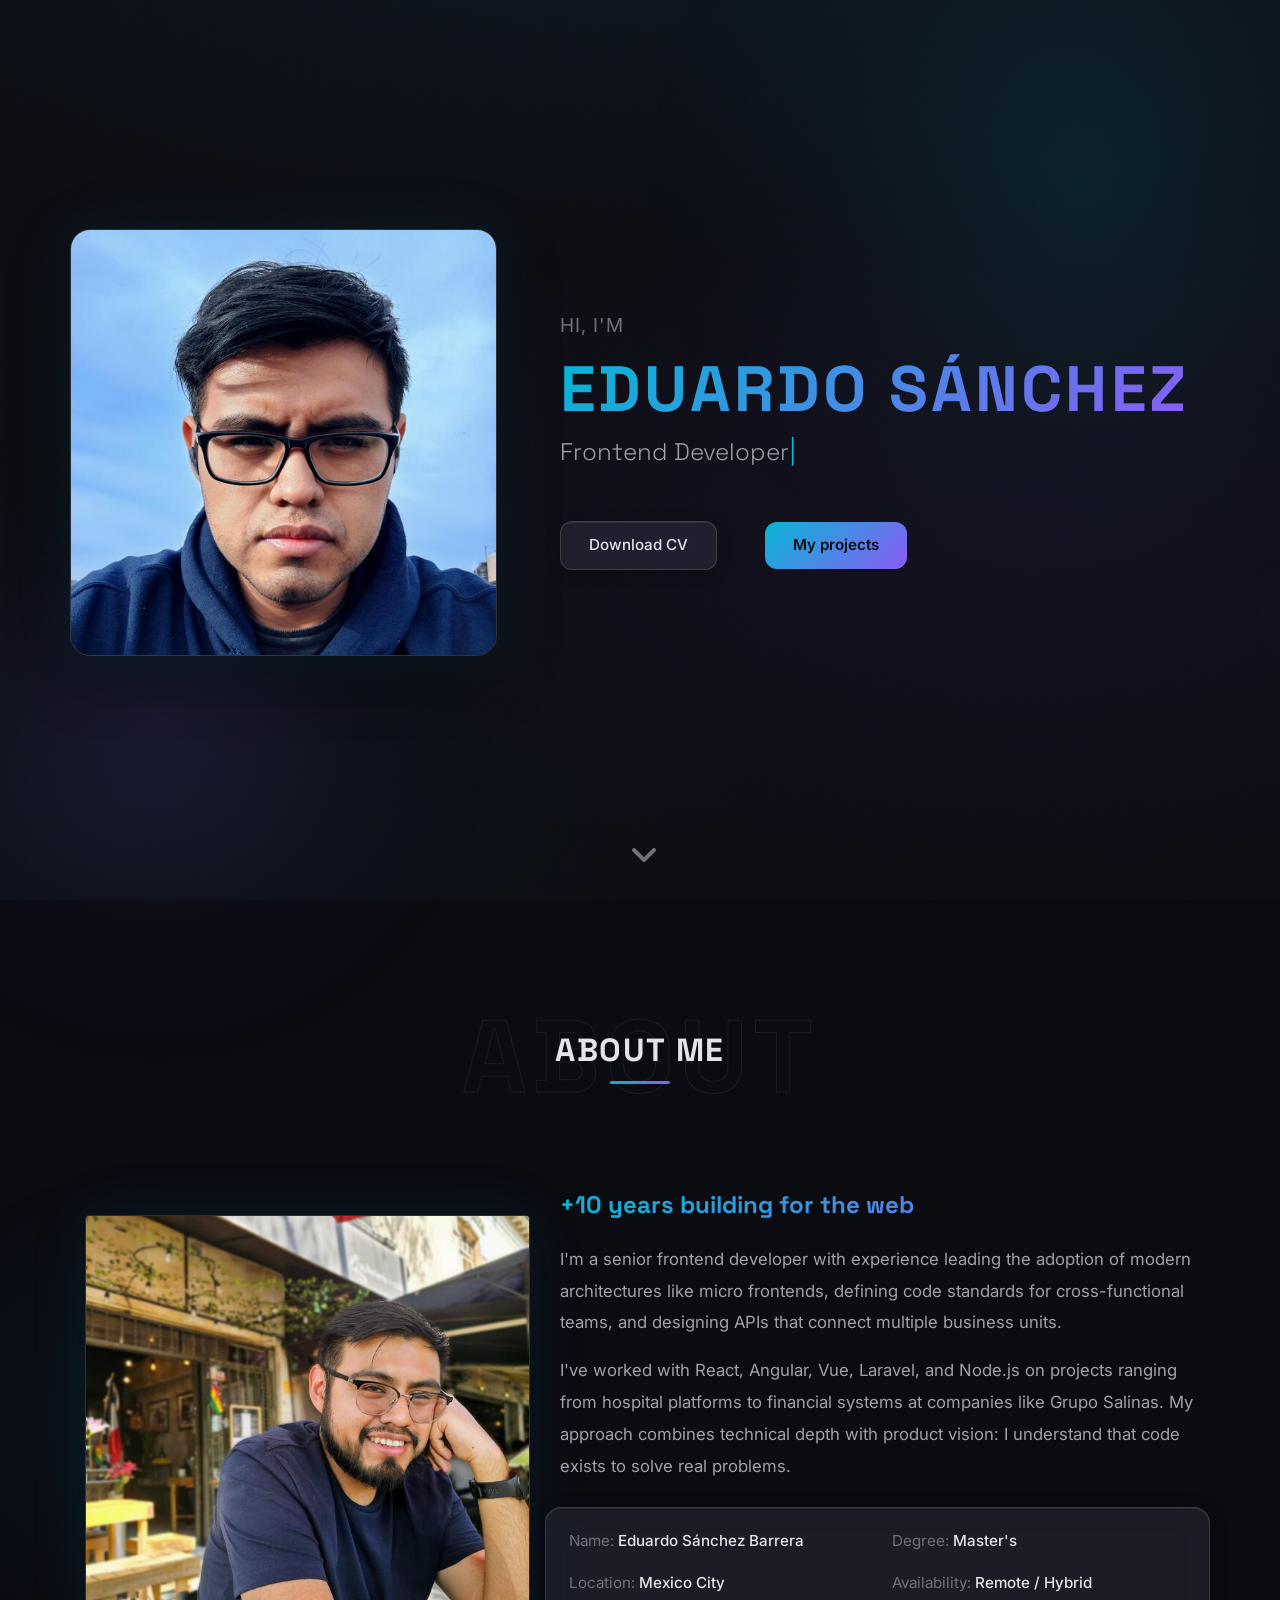
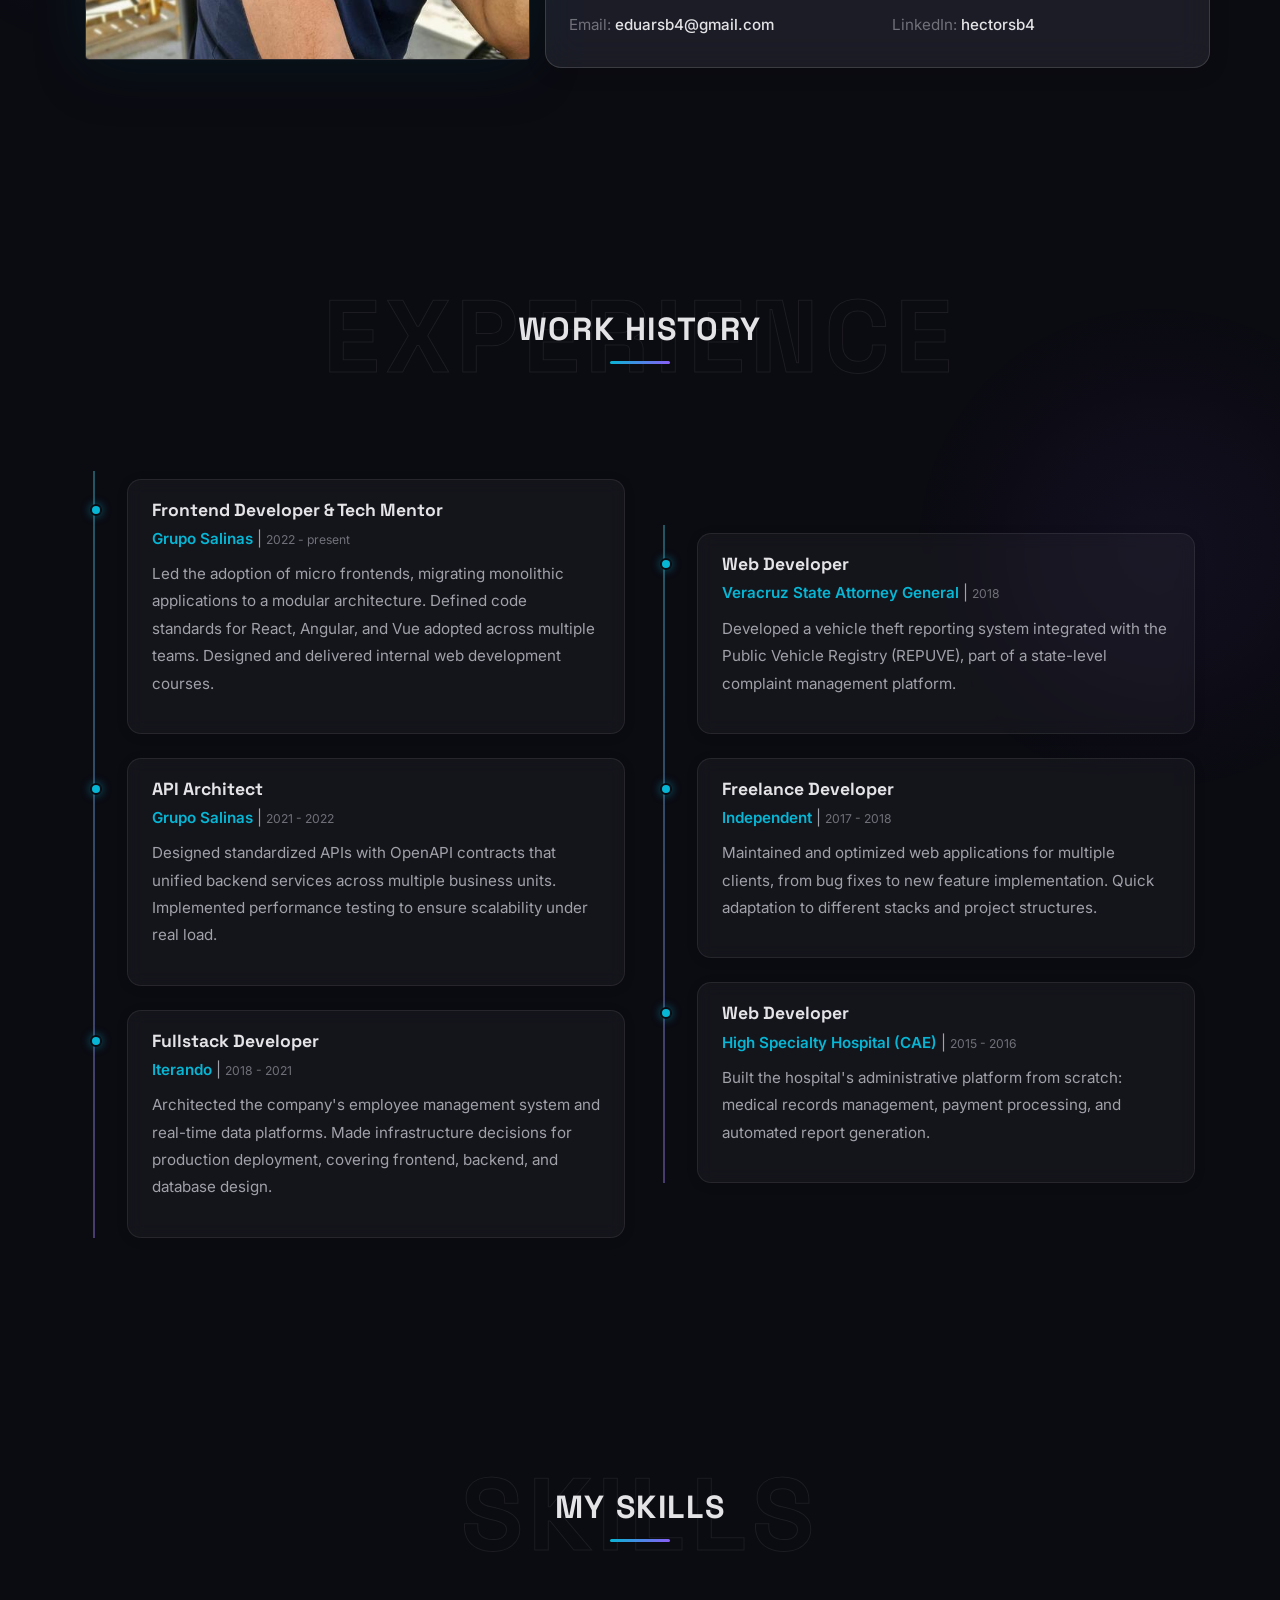
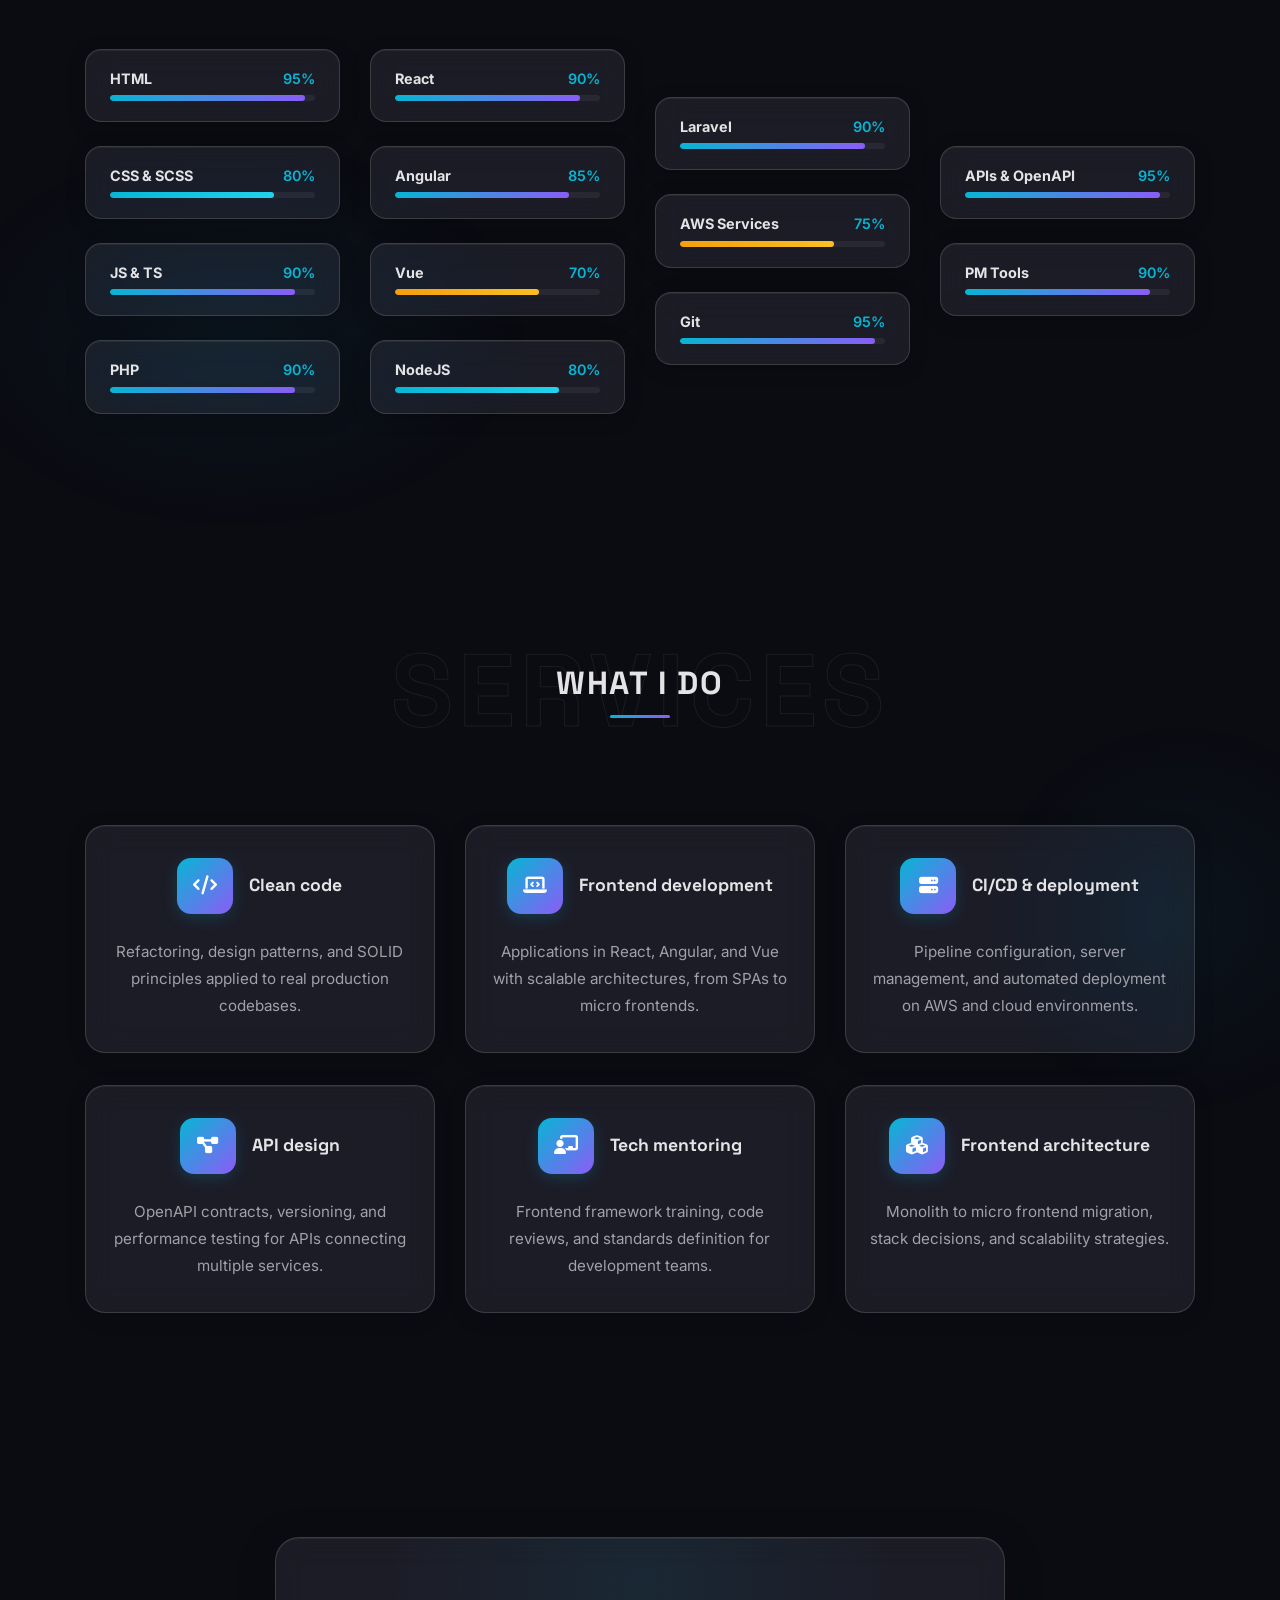
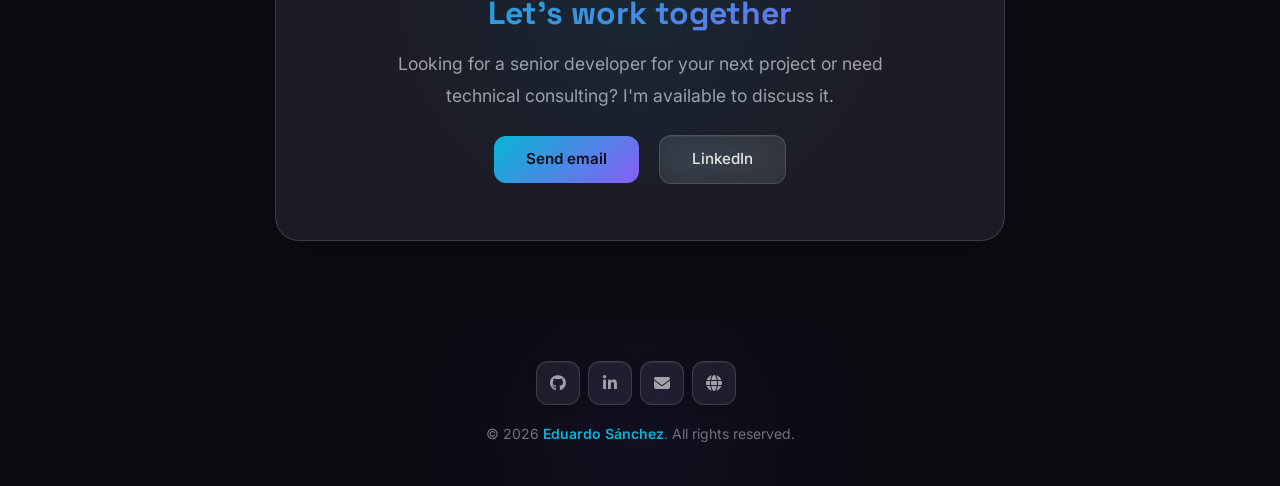
==== commit df3a98e7: "feat: rediseño completo con dark theme elegante - Nuevo tema oscuro con glassmorphism, gradientes cy" ====
--- a/index_en.html
+++ b/index_en.html
@@ -3,26 +3,31 @@
 
 <head>
     <meta charset="utf-8">
-    <title>eduarsb</title>
+    <title>Eduardo Sanchez | Web Developer</title>
     <meta content="width=device-width, initial-scale=1.0" name="viewport">
+    <meta name="description" content="Professional portfolio of Eduardo Sánchez - Senior Web Developer">
+    <meta name="theme-color" content="#0a0a0f">
     <link rel="icon" href="img/icon.png" type="image/x-icon">
 
-    <!-- Google Web Fonts -->
-    <!-- <link rel="preconnect" href="https://fonts.gstatic.com"> -->
-    <!-- <link href="https://fonts.googleapis.com/css2?family=Roboto:wght@300;400;500;700;900&display=swap" rel="stylesheet">  -->
-    <link href="https://cdnjs.cloudflare.com/ajax/libs/font-awesome/5.10.0/css/all.min.css" rel="stylesheet">
-
-    <!-- Libraries Stylesheet -->
-    <link href="lib/owlcarousel/assets/owl.carousel.min.css" rel="stylesheet">
-    <link href="lib/lightbox/css/lightbox.min.css" rel="stylesheet">
-
-    <!-- Customized Bootstrap Stylesheet -->
+    <!-- Google Fonts -->
+    <link rel="preconnect" href="https://fonts.googleapis.com">
+    <link rel="preconnect" href="https://fonts.gstatic.com" crossorigin>
+    <link href="https://fonts.googleapis.com/css2?family=Inter:wght@300;400;500;600;700&family=Space+Grotesk:wght@500;700&display=swap" rel="stylesheet">
+
+    <!-- Font Awesome 6 -->
+    <link href="https://cdnjs.cloudflare.com/ajax/libs/font-awesome/6.5.1/css/all.min.css" rel="stylesheet">
+
+    <!-- Base Stylesheet (Bootstrap grid) -->
     <link href="css/style.css" rel="stylesheet">
+
+    <!-- Dark Theme -->
+    <link href="css/dark-theme.css" rel="stylesheet">
 </head>
 
 <body data-spy="scroll" data-target=".navbar" data-offset="51">
-    <!-- Navbar Start -->
-    <nav class="navbar fixed-top shadow-sm navbar-expand-lg bg-light navbar-light py-3 py-lg-0 px-lg-5">
+    <!-- Navbar -->
+    <nav class="navbar fixed-top navbar-expand-lg navbar-light py-3 py-lg-0 px-lg-5">
+        <a href="index.html" class="lang-switch" title="Cambiar a español">ES</a>
         <button type="button" class="navbar-toggler" data-toggle="collapse" data-target="#navbarCollapse">
             <span class="navbar-toggler-icon"></span>
         </button>
@@ -30,134 +35,128 @@
             <div class="navbar-nav m-auto py-0">
                 <a href="#home" class="nav-item nav-link active">Home</a>
                 <a href="#about" class="nav-item nav-link">About</a>
-                <a href="#qualification" class="nav-item nav-link">Expericence</a>
-                <a href="#skill" class="nav-item nav-link">Skill</a>
-                <a href="#service" class="nav-item nav-link">Service</a>
-                <a href="#portfolio" class="nav-item nav-link">Portfolio</a>
+                <a href="#qualification" class="nav-item nav-link">Experience</a>
+                <a href="#skill" class="nav-item nav-link">Skills</a>
+                <a href="#service" class="nav-item nav-link">Services</a>
+                <a href="#contact" class="nav-item nav-link">Contact</a>
             </div>
         </div>
     </nav>
-    <!-- Navbar End -->
-
-    <!-- Header Start -->
-    <div class="container-fluid bg-primary d-flex align-items-center mb-5 py-5" id="home" style="min-height: 100vh;">
+
+    <!-- Hero -->
+    <div class="container-fluid d-flex align-items-center py-5" id="home" style="min-height: 100vh;">
         <div class="container">
             <div class="row align-items-center">
-                <div class="col-lg-5 px-5 pl-lg-0 pb-5 pb-lg-0">
-                    <img class="img-fluid w-100 rounded-circle shadow-sm" src="img/profile.jpg" alt="">
-                </div>
-                <div class="col-lg-7 text-center text-lg-left">
-                    <h3 class="text-white font-weight-normal mb-3">I'm</h3>
-                    <h1 class="display-3 text-uppercase text-primary mb-2" style="-webkit-text-stroke: 2px #ffffff;">Héctor Sánchez</h1>
-                    <h1 class="typed-text-output d-inline font-weight-lighter text-white"></h1>
-                    <div class="typed-text d-none">Frontend Developer, Web developer, API Designer, Backend Developer</div>
+                <div class="col-lg-5 px-5 pl-lg-0 pb-5 pb-lg-0 fade-in">
+                    <img class="img-fluid w-100" src="img/profile.jpg" alt="Eduardo Sánchez">
+                </div>
+                <div class="col-lg-7 text-center text-lg-left fade-in stagger-2">
+                    <h3 class="font-weight-normal mb-3">Hi, I'm</h3>
+                    <h1 class="display-3 text-uppercase mb-2">Eduardo Sánchez</h1>
+                    <h1 class="typed-text-output d-inline font-weight-lighter"></h1>
+                    <div class="typed-text d-none">Frontend Developer, API Architect, Micro Frontends, Tech Mentor</div>
                     <div class="d-flex align-items-center justify-content-center justify-content-lg-start pt-5">
-                        <a href="img/CV_HectorESB.pdf" download="CV_HectorESB.pdf" class="btn btn-outline-light mr-5">Download CV</a>
-                    </div>
-                </div>
-            </div>
-        </div>
-    </div>
-    <!-- Header End -->
-
-
-    <!-- About Start -->
+                        <a href="img/hector_sanchez_cv_es.pdf" download="CV_EduardoSB.pdf" class="btn btn-outline-light mr-5">Download CV</a>
+                        <a href="https://www.dawnforge.xyz/" target="_blank" class="btn btn-light mr-5">My projects</a>
+                    </div>
+                </div>
+            </div>
+        </div>
+    </div>
+
+    <!-- About -->
     <div class="container-fluid py-5" id="about">
         <div class="container">
-            <div class="position-relative d-flex align-items-center justify-content-center">
-                <h1 class="display-1 text-uppercase text-white" style="-webkit-text-stroke: 1px #dee2e6;">About</h1>
-                <h1 class="position-absolute text-uppercase text-primary">About Me</h1>
+            <div class="position-relative d-flex align-items-center justify-content-center section-header">
+                <h1 class="display-1 text-uppercase text-white" style="-webkit-text-stroke: 1px rgba(255,255,255,0.07);">About</h1>
+                <h1 class="position-absolute text-uppercase">About me</h1>
             </div>
             <div class="row align-items-center">
-                <div class="col-lg-5 pb-4 pb-lg-0">
-                    <img class="img-fluid rounded w-100" src="img/about.jpg" alt="">
-                </div>
-                <div class="col-lg-7">
-                    <h3 class="mb-4">Hello there!</h3>
-                    <p>I'm a person who loves to be constantly learning, and that's why I believe I've gained a lot of experience in frontend development. I've had to face diverse scenarios to meet project objectives and have programmed in various technologies. In each case, I've had to learn by reading documentation, researching in forums, and now using AI among other things. This has allowed me to improve day by day. Additionally, my experience enables me to find optimal solutions to problems, or sometimes less-than-optimal ones, but they help me grow and improve for the future.</p>
+                <div class="col-lg-5 pb-4 pb-lg-0 fade-in-left">
+                    <img class="img-fluid rounded w-100" src="img/about.jpg" alt="About me">
+                </div>
+                <div class="col-lg-7 fade-in-right">
+                    <h3 class="mb-4">+10 years building for the web</h3>
+                    <p>I'm a senior frontend developer with experience leading the adoption of modern architectures like micro frontends, defining code standards for cross-functional teams, and designing APIs that connect multiple business units.</p>
+                    <p>I've worked with React, Angular, Vue, Laravel, and Node.js on projects ranging from hospital platforms to financial systems at companies like Grupo Salinas. My approach combines technical depth with product vision: I understand that code exists to solve real problems.</p>
                     <div class="row mb-3">
-                        <div class="col-sm-6 py-2"><h6>Name: <span class="text-secondary">Héctor Eduardo Sánchez Barrera</span></h6></div>
-                        <div class="col-sm-6 py-2"><h6>Birthday: <span class="text-secondary">6 April 1992</span></h6></div>
-                        <div class="col-sm-6 py-2"><h6>Degree: <span class="text-secondary">Master</span></h6></div>
-                        <div class="col-sm-6 py-2"><h6>Experience: <span class="text-secondary">10 Years</span></h6></div>
-                        <div class="col-sm-6 py-2"><h6>Email: <span class="text-secondary">eduarsb4@gmail.com</span></h6></div>
-                        <div class="col-sm-6 py-2"><h6>Address: <span class="text-secondary">Mexico City</span></h6></div>
-                    </div>
-                </div>
-            </div>
-        </div>
-    </div>
-    <!-- About End -->
-
-
-    <!-- Qualification Start -->
+                        <div class="col-sm-6 py-2"><h6>Name: <span>Eduardo Sánchez Barrera</span></h6></div>
+                        <div class="col-sm-6 py-2"><h6>Degree: <span>Master's</span></h6></div>
+                        <div class="col-sm-6 py-2"><h6>Location: <span>Mexico City</span></h6></div>
+                        <div class="col-sm-6 py-2"><h6>Availability: <span>Remote / Hybrid</span></h6></div>
+                        <div class="col-sm-6 py-2"><h6>Email: <span>eduarsb4@gmail.com</span></h6></div>
+                        <div class="col-sm-6 py-2"><h6>LinkedIn: <span>hectorsb4</span></h6></div>
+                    </div>
+                </div>
+            </div>
+        </div>
+    </div>
+
+    <!-- Experience -->
     <div class="container-fluid py-5" id="qualification">
         <div class="container">
-            <div class="position-relative d-flex align-items-center justify-content-center">
-                <h1 class="display-1 text-uppercase text-white" style="-webkit-text-stroke: 1px #dee2e6;">Experience</h1>
-                <h1 class="position-absolute text-uppercase text-primary">Work HISTORY</h1>
+            <div class="position-relative d-flex align-items-center justify-content-center section-header">
+                <h1 class="display-1 text-uppercase text-white" style="-webkit-text-stroke: 1px rgba(255,255,255,0.07);">Experience</h1>
+                <h1 class="position-absolute text-uppercase">Work history</h1>
             </div>
             <div class="row align-items-center">
-                <div class="col-lg-6">
+                <div class="col-lg-6 fade-in-left">
                     <div class="border-left border-primary pt-2 pl-4 ml-2">
                         <div class="position-relative mb-4">
-                            <i class="far fa-dot-circle text-primary position-absolute" style="top: 2px; left: -32px;"></i>
-                            <h5 class="font-weight-bold mb-1">Frontend developer </h5>
-                            <p class="mb-2"><strong>Grupo Salinas </strong> | <small>2022 - current</small></p>
-                            <p>As a member of the frontend team, I helped define programming standards and best practices for frameworks like React, Angular, and Vue. I also created and taught web development courses to different departments.</p>
-                            <p>I played a key role in developing our company's first micro frontends and supported the migration of monolithic applications to this architecture.</p>
-                        </div>
-                        <div class="position-relative mb-4">
-                            <i class="far fa-dot-circle text-primary position-absolute" style="top: 2px; left: -32px;"></i>
+
+                            <h5 class="font-weight-bold mb-1">Frontend Developer & Tech Mentor</h5>
+                            <p class="mb-2"><strong>Grupo Salinas</strong> | <small>2022 - present</small></p>
+                            <p>Led the adoption of micro frontends, migrating monolithic applications to a modular architecture. Defined code standards for React, Angular, and Vue adopted across multiple teams. Designed and delivered internal web development courses.</p>
+                        </div>
+                        <div class="position-relative mb-4">
+
                             <h5 class="font-weight-bold mb-1">API Architect</h5>
                             <p class="mb-2"><strong>Grupo Salinas</strong> | <small>2021 - 2022</small></p>
-                            <p>I contributed to the creation of APIs that standardized backend services across various business units. These APIs used OpenApi contracts and included robust performance testing.</p>
-                        </div>
-                        <div class="position-relative mb-4">
-                            <i class="far fa-dot-circle text-primary position-absolute" style="top: 2px; left: -32px;"></i>
-                            <h5 class="font-weight-bold mb-1">Web developer, Frontend Developer & Backend Developer</h5>
+                            <p>Designed standardized APIs with OpenAPI contracts that unified backend services across multiple business units. Implemented performance testing to ensure scalability under real load.</p>
+                        </div>
+                        <div class="position-relative mb-4">
+
+                            <h5 class="font-weight-bold mb-1">Fullstack Developer</h5>
                             <p class="mb-2"><strong>Iterando</strong> | <small>2018 - 2021</small></p>
-                            <p>My role was quite diverse. I worked on everything from frontend and backend development to database design. I was the lead architect for our employee management system and other web projects that required real-time data and analytics. I also made strategic infrastructure decisions for deploying these applications.</p>
-                        </div>
-                    </div>
-                </div>
-                <div class="col-lg-6">
+                            <p>Architected the company's employee management system and real-time data platforms. Made infrastructure decisions for production deployment, covering frontend, backend, and database design.</p>
+                        </div>
+                    </div>
+                </div>
+                <div class="col-lg-6 fade-in-right">
                     <div class="border-left border-primary pt-2 pl-4 ml-2">
                         <div class="position-relative mb-4">
-                            <i class="far fa-dot-circle text-primary position-absolute" style="top: 2px; left: -32px;"></i>
-                            <h5 class="font-weight-bold mb-1">Frontend Developer</h5>
-                            <p class="mb-2"><strong>Fiscalía General del Estado de Veracruz</strong> | <small>2018 - 2018</small></p>
-                            <p>I helped build a vehicle theft reporting system that integrated with the Vehicle Public Registry (REPUVE) to provide basic vehicle information. This was part of a larger complaint management system.</p>
-                        </div>
-                        <div class="position-relative mb-4">
-                            <i class="far fa-dot-circle text-primary position-absolute" style="top: 2px; left: -32px;"></i>
-                            <h5 class="font-weight-bold mb-1">Web developer</h5>
-                            <p class="mb-2"><strong>Freelancer</strong> | <small>2017 - 2018</small></p>
-                            <p>As a freelancer, I maintained and enhanced various web applications. I adapted to different project structures and technologies.</p>
-                        </div>
-                        <div class="position-relative mb-4">
-                            <i class="far fa-dot-circle text-primary position-absolute" style="top: 2px; left: -32px;"></i>
-                            <h5 class="font-weight-bold mb-1">Frontend developer & Backend Developer</h5>
-                            <p class="mb-2"><strong> Hospital de Centro de Alta Especialidad (CAE)</strong> | <small>2015 - 2016</small></p>
-                            <p>I built the foundation for a new hospital administrative platform, which will help staff manage records. I also developed a module for payment processing and reporting.</p>
-                        </div>
-                    </div>
-                </div>
-            </div>
-        </div>
-    </div>
-    <!-- Qualification End -->
-
-
-    <!-- Skill Start -->
+
+                            <h5 class="font-weight-bold mb-1">Web Developer</h5>
+                            <p class="mb-2"><strong>Veracruz State Attorney General</strong> | <small>2018</small></p>
+                            <p>Developed a vehicle theft reporting system integrated with the Public Vehicle Registry (REPUVE), part of a state-level complaint management platform.</p>
+                        </div>
+                        <div class="position-relative mb-4">
+
+                            <h5 class="font-weight-bold mb-1">Freelance Developer</h5>
+                            <p class="mb-2"><strong>Independent</strong> | <small>2017 - 2018</small></p>
+                            <p>Maintained and optimized web applications for multiple clients, from bug fixes to new feature implementation. Quick adaptation to different stacks and project structures.</p>
+                        </div>
+                        <div class="position-relative mb-4">
+
+                            <h5 class="font-weight-bold mb-1">Web Developer</h5>
+                            <p class="mb-2"><strong>High Specialty Hospital (CAE)</strong> | <small>2015 - 2016</small></p>
+                            <p>Built the hospital's administrative platform from scratch: medical records management, payment processing, and automated report generation.</p>
+                        </div>
+                    </div>
+                </div>
+            </div>
+        </div>
+    </div>
+
+    <!-- Skills -->
     <div class="container-fluid py-5" id="skill">
         <div class="container">
-            <div class="position-relative d-flex align-items-center justify-content-center">
-                <h1 class="display-1 text-uppercase text-white" style="-webkit-text-stroke: 1px #dee2e6;">Skills</h1>
-                <h1 class="position-absolute text-uppercase text-primary">My Skills</h1>
+            <div class="position-relative d-flex align-items-center justify-content-center section-header">
+                <h1 class="display-1 text-uppercase text-white" style="-webkit-text-stroke: 1px rgba(255,255,255,0.07);">Skills</h1>
+                <h1 class="position-absolute text-uppercase">My skills</h1>
             </div>
             <div class="row align-items-center">
-                <div class="col-md-3">
+                <div class="col-md-3 fade-in stagger-1">
                     <div class="skill mb-4">
                         <div class="d-flex justify-content-between">
                             <h6 class="font-weight-bold">HTML</h6>
@@ -194,17 +193,8 @@
                             <div class="progress-bar bg-primary" role="progressbar" aria-valuenow="90" aria-valuemin="0" aria-valuemax="100"></div>
                         </div>
                     </div>
-                    <div class="skill mb-4">
-                        <div class="d-flex justify-content-between">
-                            <h6 class="font-weight-bold">Java</h6>
-                            <h6 class="font-weight-bold">60%</h6>
-                        </div>
-                        <div class="progress">
-                            <div class="progress-bar bg-danger" role="progressbar" aria-valuenow="60" aria-valuemin="0" aria-valuemax="100"></div>
-                        </div>
-                    </div>
-                </div>
-                <div class="col-md-3">
+                </div>
+                <div class="col-md-3 fade-in stagger-2">
                     <div class="skill mb-4">
                         <div class="d-flex justify-content-between">
                             <h6 class="font-weight-bold">React</h6>
@@ -220,12 +210,12 @@
                             <h6 class="font-weight-bold">85%</h6>
                         </div>
                         <div class="progress">
-                            <div class="progress-bar bg-info" role="progressbar" aria-valuenow="85" aria-valuemin="0" aria-valuemax="100"></div>
-                        </div>
-                    </div>
-                    <div class="skill mb-4">
-                        <div class="d-flex justify-content-between">
-                            <h6 class="font-weight-bold">VUE</h6>
+                            <div class="progress-bar bg-primary" role="progressbar" aria-valuenow="85" aria-valuemin="0" aria-valuemax="100"></div>
+                        </div>
+                    </div>
+                    <div class="skill mb-4">
+                        <div class="d-flex justify-content-between">
+                            <h6 class="font-weight-bold">Vue</h6>
                             <h6 class="font-weight-bold">70%</h6>
                         </div>
                         <div class="progress">
@@ -241,6 +231,8 @@
                             <div class="progress-bar bg-info" role="progressbar" aria-valuenow="80" aria-valuemin="0" aria-valuemax="100"></div>
                         </div>
                     </div>
+                </div>
+                <div class="col-md-3 fade-in stagger-3">
                     <div class="skill mb-4">
                         <div class="d-flex justify-content-between">
                             <h6 class="font-weight-bold">Laravel</h6>
@@ -250,8 +242,6 @@
                             <div class="progress-bar bg-primary" role="progressbar" aria-valuenow="90" aria-valuemin="0" aria-valuemax="100"></div>
                         </div>
                     </div>
-                </div>
-                <div class="col-md-3">
                     <div class="skill mb-4">
                         <div class="d-flex justify-content-between">
                             <h6 class="font-weight-bold">AWS Services</h6>
@@ -263,33 +253,6 @@
                     </div>
                     <div class="skill mb-4">
                         <div class="d-flex justify-content-between">
-                            <h6 class="font-weight-bold">GCP & Apigee</h6>
-                            <h6 class="font-weight-bold">65%</h6>
-                        </div>
-                        <div class="progress">
-                            <div class="progress-bar bg-warning" role="progressbar" aria-valuenow="65" aria-valuemin="0" aria-valuemax="100"></div>
-                        </div>
-                    </div>
-                    <div class="skill mb-4">
-                        <div class="d-flex justify-content-between">
-                            <h6 class="font-weight-bold">OpenAPI 2.0 y 3.0</h6>
-                            <h6 class="font-weight-bold">95%</h6>
-                        </div>
-                        <div class="progress">
-                            <div class="progress-bar bg-primary" role="progressbar" aria-valuenow="95" aria-valuemin="0" aria-valuemax="100"></div>
-                        </div>
-                    </div>
-                    <div class="skill mb-4">
-                        <div class="d-flex justify-content-between">
-                            <h6 class="font-weight-bold">Postman</h6>
-                            <h6 class="font-weight-bold">90%</h6>
-                        </div>
-                        <div class="progress">
-                            <div class="progress-bar bg-primary" role="progressbar" aria-valuenow="90" aria-valuemin="0" aria-valuemax="100"></div>
-                        </div>
-                    </div>
-                    <div class="skill mb-4">
-                        <div class="d-flex justify-content-between">
                             <h6 class="font-weight-bold">Git</h6>
                             <h6 class="font-weight-bold">95%</h6>
                         </div>
@@ -298,178 +261,130 @@
                         </div>
                     </div>
                 </div>
-                <div class="col-md-3">
-                    <div class="skill mb-4">
-                        <div class="d-flex justify-content-between">
-                            <h6 class="font-weight-bold">Project management: Slack, Trello, Invision, Figma, Teams</h6>
+                <div class="col-md-3 fade-in stagger-4">
+                    <div class="skill mb-4">
+                        <div class="d-flex justify-content-between">
+                            <h6 class="font-weight-bold">APIs & OpenAPI</h6>
+                            <h6 class="font-weight-bold">95%</h6>
+                        </div>
+                        <div class="progress">
+                            <div class="progress-bar bg-primary" role="progressbar" aria-valuenow="95" aria-valuemin="0" aria-valuemax="100"></div>
+                        </div>
+                    </div>
+                    <div class="skill mb-4">
+                        <div class="d-flex justify-content-between">
+                            <h6 class="font-weight-bold">PM Tools</h6>
                             <h6 class="font-weight-bold">90%</h6>
                         </div>
                         <div class="progress">
                             <div class="progress-bar bg-primary" role="progressbar" aria-valuenow="90" aria-valuemin="0" aria-valuemax="100"></div>
                         </div>
                     </div>
-                    <div class="skill mb-4">
-                        <div class="d-flex justify-content-between">
-                            <h6 class="font-weight-bold">Cucumber</h6>
-                            <h6 class="font-weight-bold">90%</h6>
-                        </div>
-                        <div class="progress">
-                            <div class="progress-bar bg-primary" role="progressbar" aria-valuenow="90" aria-valuemin="0" aria-valuemax="100"></div>
-                        </div>
-                    </div>
-                    <div class="skill mb-4">
-                        <div class="d-flex justify-content-between">
-                            <h6 class="font-weight-bold">Jenkins</h6>
-                            <h6 class="font-weight-bold">90%</h6>
-                        </div>
-                        <div class="progress">
-                            <div class="progress-bar bg-primary" role="progressbar" aria-valuenow="90" aria-valuemin="0" aria-valuemax="100"></div>
-                        </div>
-                    </div>
-                </div>
-            </div>
-        </div>
-    </div>
-    <!-- Skill End -->
-
-
-    <!-- Services Start -->
+                </div>
+            </div>
+        </div>
+    </div>
+
+    <!-- Services -->
     <div class="container-fluid pt-5" id="service">
         <div class="container">
-            <div class="position-relative d-flex align-items-center justify-content-center">
-                <h1 class="display-1 text-uppercase text-white" style="-webkit-text-stroke: 1px #dee2e6;">Service</h1>
-                <h1 class="position-absolute text-uppercase text-primary">My Services</h1>
+            <div class="position-relative d-flex align-items-center justify-content-center section-header">
+                <h1 class="display-1 text-uppercase text-white" style="-webkit-text-stroke: 1px rgba(255,255,255,0.07);">Services</h1>
+                <h1 class="position-absolute text-uppercase">What I do</h1>
             </div>
             <div class="row pb-3">
-                <div class="col-lg-4 col-md-6 text-center mb-5">
-                    <div class="d-flex align-items-center justify-content-center mb-4">
-                        <!-- <i class="fa fa-2x fa-laptop service-icon bg-primary text-white mr-3"></i> -->
-                        <i class="fa fa-2x fa-code service-icon bg-primary text-white mr-3"></i>
-                        <h4 class="font-weight-bold m-0">Clean Code</h4>
-                    </div>
-                    <p>Experience in code refactoring, implementing best practices, and applying SOLID principles.</p>
-                </div>
-                <div class="col-lg-4 col-md-6 text-center mb-5">
-                    <div class="d-flex align-items-center justify-content-center mb-4">
-                        <i class="fa fa-2x fa-laptop-code service-icon bg-primary text-white mr-3"></i>
-                        <h4 class="font-weight-bold m-0">Web Development</h4>
-                    </div>
-                    <p> My knowledge of various technologies allows me to adapt to the project and provide innovative solutions.</p>
-                </div>
-                <div class="col-lg-4 col-md-6 text-center mb-5">
-                    <div class="d-flex align-items-center justify-content-center mb-4">
-                        <i class="fa fa-2x fa-server service-icon bg-primary text-white mr-3"></i>
-                        <h4 class="font-weight-bold m-0">Project Deployments</h4>
-                    </div>
-                    <p>My experience with CI/CD technologies and server management allows me to deploy web applications to the internet.</p>
-                </div>
-                <div class="col-lg-4 col-md-6 text-center mb-5">
-                    <div class="d-flex align-items-center justify-content-center mb-4">
-                        <i class="fas fa-2x fa-project-diagram service-icon bg-primary text-white mr-3"></i>
-                        <h4 class="font-weight-bold m-0">Scalable projects</h4>
-                    </div>
-                    <p>The use of version control (Git) and microfrontends facilitates the development of scalable projects and allows integration with other projects.</p>
-                </div>
-                <div class="col-lg-4 col-md-6 text-center mb-5">
-                    <div class="d-flex align-items-center justify-content-center mb-4">
-                        <i class="fa fa-2x fa-search service-icon bg-primary text-white mr-3"></i>
-                        <h4 class="font-weight-bold m-0">Requirements analysis</h4>
-                    </div>
-                    <p>Defining requirements and business rules correctly facilitates the creation of workflows and application sharing.</p>
-                </div>
-                <div class="col-lg-4 col-md-6 text-center mb-5">
-                    <div class="d-flex align-items-center justify-content-center mb-4">
-                        <i class="fas fa-2x fa-users service-icon bg-primary text-white mr-3"></i>
-                        <h4 class="font-weight-bold m-0">Teamwork</h4>
-                    </div>
-                    <p>Teamwork and delegation are essential to achieving all project objectives.</p>
-                </div>
-            </div>
-        </div>
-    </div>
-    <!-- Services End -->
-
-    <!-- Portafolio Start -->
-    <div class="container-fluid py-5" id="portfolio">
-        <div class="container">
-            <div class="position-relative d-flex align-items-center justify-content-center">
-                <h1 class="display-1 text-uppercase text-white" style="-webkit-text-stroke: 1px #dee2e6;">Projects</h1>
-                <h1 class="position-absolute text-uppercase text-primary">My Portfolio</h1>
-            </div>
+                <div class="col-lg-4 col-md-6 mb-4 fade-in stagger-1">
+                    <div class="service-card">
+                        <div class="d-flex align-items-center justify-content-center mb-4">
+                            <i class="fa fa-2x fa-code service-icon bg-primary text-white mr-3"></i>
+                            <h4 class="font-weight-bold m-0">Clean code</h4>
+                        </div>
+                        <p>Refactoring, design patterns, and SOLID principles applied to real production codebases.</p>
+                    </div>
+                </div>
+                <div class="col-lg-4 col-md-6 mb-4 fade-in stagger-2">
+                    <div class="service-card">
+                        <div class="d-flex align-items-center justify-content-center mb-4">
+                            <i class="fa fa-2x fa-laptop-code service-icon bg-primary text-white mr-3"></i>
+                            <h4 class="font-weight-bold m-0">Frontend development</h4>
+                        </div>
+                        <p>Applications in React, Angular, and Vue with scalable architectures, from SPAs to micro frontends.</p>
+                    </div>
+                </div>
+                <div class="col-lg-4 col-md-6 mb-4 fade-in stagger-3">
+                    <div class="service-card">
+                        <div class="d-flex align-items-center justify-content-center mb-4">
+                            <i class="fa fa-2x fa-server service-icon bg-primary text-white mr-3"></i>
+                            <h4 class="font-weight-bold m-0">CI/CD & deployment</h4>
+                        </div>
+                        <p>Pipeline configuration, server management, and automated deployment on AWS and cloud environments.</p>
+                    </div>
+                </div>
+                <div class="col-lg-4 col-md-6 mb-4 fade-in stagger-4">
+                    <div class="service-card">
+                        <div class="d-flex align-items-center justify-content-center mb-4">
+                            <i class="fas fa-2x fa-project-diagram service-icon bg-primary text-white mr-3"></i>
+                            <h4 class="font-weight-bold m-0">API design</h4>
+                        </div>
+                        <p>OpenAPI contracts, versioning, and performance testing for APIs connecting multiple services.</p>
+                    </div>
+                </div>
+                <div class="col-lg-4 col-md-6 mb-4 fade-in stagger-5">
+                    <div class="service-card">
+                        <div class="d-flex align-items-center justify-content-center mb-4">
+                            <i class="fa fa-2x fa-chalkboard-teacher service-icon bg-primary text-white mr-3"></i>
+                            <h4 class="font-weight-bold m-0">Tech mentoring</h4>
+                        </div>
+                        <p>Frontend framework training, code reviews, and standards definition for development teams.</p>
+                    </div>
+                </div>
+                <div class="col-lg-4 col-md-6 mb-4 fade-in stagger-6">
+                    <div class="service-card">
+                        <div class="d-flex align-items-center justify-content-center mb-4">
+                            <i class="fas fa-2x fa-cubes service-icon bg-primary text-white mr-3"></i>
+                            <h4 class="font-weight-bold m-0">Frontend architecture</h4>
+                        </div>
+                        <p>Monolith to micro frontend migration, stack decisions, and scalability strategies.</p>
+                    </div>
+                </div>
+            </div>
+        </div>
+    </div>
+
+    <!-- Contact CTA -->
+    <div class="container-fluid py-5" id="contact">
+        <div class="container">
             <div class="row justify-content-center">
-                <div class="col-lg-8">
-                    <div class="owl-carousel testimonial-carousel">
-                        <div class="text-center">
-                            <h5 class="font-weight-bold m-0">Internal portal</h5>
-                            <h4 class="font-weight-light mb-4">We developed an internal portal to streamline communication within our department.</h4>
-                            <div style="font-size: 48px;"><i class="fab fa-react text-primary"></i></div>
-                            <span>Grupo Salinas</span>
-                        </div>
-                        <div class="text-center">
-                            <h5 class="font-weight-bold m-0">Community service platform</h5>
-                            <h4 class="font-weight-light mb-4">The student community service hours platform allows students to track their volunteer work.</h4>
-                            <div style="font-size: 48px;"><i class="fab fa-react text-primary"></i><i class="fab fa-laravel text-primary"></i></div>
-                            <span>Universidad Panamericana</span>
-                        </div>
-                        <div class="text-center">
-                            <h5 class="font-weight-bold m-0">Employee management platform</h5>
-                            <h4 class="font-weight-light mb-4">Administrative platform for sending messages and announcements to employees on their mobile app</h4>
-                            <div style="font-size: 48px;"><i class="fab fa-angular text-primary"></i><i class="fab fa-laravel text-primary"></i></div>
-                            <span>Gigante</span>
-                        </div>
-                        <div class="text-center">
-                            <h5 class="font-weight-bold m-0">Route tracking system</h5>
-                            <h4 class="font-weight-light mb-4">Backend system for storing motorcycle routes and kilometers traveled</h4>
-                            <div style="font-size: 48px;"><i class="fab fa-react text-primary"></i><i class="fab fa-laravel text-primary"></i></div>
-                            <span>Bajaj</span>
-                        </div>
-                        <div class="text-center">
-                            <h5 class="font-weight-bold m-0">Bank loan app</h5>
-                            <h4 class="font-weight-light mb-4">The bank loan application web app provides a user-friendly interface for students to apply for loans.</h4>
-                            <div style="font-size: 48px;"><i class="fab fa-laravel text-primary"></i></div>
-                            <span>Emisha</span>
-                        </div>
-                        <div class="text-center">
-                            <h5 class="font-weight-bold m-0">Statistics web app</h5>
-                            <h4 class="font-weight-light mb-4">A web app that offers an intuitive visualization of the most relevant data about shipments within your platform.</h4>
-                            <div style="font-size: 48px;"><i class="fab fa-vuejs text-primary"></i></div>
-                            <span>Shipbop</span>
-                        </div>
-                        <div class="text-center">
-                            <h5 class="font-weight-bold m-0">Registration form</h5>
-                            <h4 class="font-weight-light mb-4">User registration module that can be easily integrated into different web platforms.</h4>
-                            <div style="font-size: 48px;"><i class="fab fa-angular text-primary"></i></div>
-                            <span>Book&Learn</span>
-                        </div>
-                    </div>
-                </div>
-            </div>
-        </div>
-    </div>
-    <!-- Testimonial End -->
-
-    <!-- Footer Start -->
-    <div class="container-fluid bg-primary text-white mt-5 py-5 px-sm-3 px-md-5">
-        <div class="container text-center py-5">
-            <div class="d-flex justify-content-center mb-4">
+                <div class="col-lg-8 text-center fade-in">
+                    <div class="contact-cta">
+                        <h2 class="mb-3">Let's work together</h2>
+                        <p class="mb-4">Looking for a senior developer for your next project or need technical consulting? I'm available to discuss it.</p>
+                        <a href="mailto:eduarsb4@gmail.com" class="btn btn-cta mr-3">Send email</a>
+                        <a href="https://linkedin.com/in/hectorsb4" target="_blank" class="btn btn-cta-outline">LinkedIn</a>
+                    </div>
+                </div>
+            </div>
+        </div>
+    </div>
+
+    <!-- Footer -->
+    <div class="container-fluid text-white py-4 px-sm-3 px-md-5 footer-section">
+        <div class="container text-center py-3">
+            <div class="d-flex justify-content-center mb-3">
                 <a class="btn btn-light btn-social mr-2" href="https://github.com/eduarsb" target="_blank"><i class="fab fa-github"></i></a>
-                <a class="btn btn-light btn-social mr-2" href="https://www.facebook.com/eduarsb4" target="_blank"><i class="fab fa-facebook-f"></i></a>
                 <a class="btn btn-light btn-social mr-2" href="https://linkedin.com/in/hectorsb4" target="_blank"><i class="fab fa-linkedin-in"></i></a>
-                <a class="btn btn-light btn-social" href="mailto:eduarsb4@gmail.com"><i class="fas fa-envelope"></i></a>
-            </div>
-            <p class="m-0">&copy; <a class="text-white font-weight-bold" href="#">eduardo</a>. All Rights Reserved. </p>
-            <p style="font-size: 12px;">Template designed by <a class="text-white font-weight-bold" href="https://htmlcodex.com">HTML Codex</a>
-            </p>
-        </div>
-    </div>
-    <!-- Footer End -->
+                <a class="btn btn-light btn-social mr-2" href="mailto:eduarsb4@gmail.com"><i class="fas fa-envelope"></i></a>
+                <a class="btn btn-light btn-social mr-2" href="https://www.dawnforge.xyz" target="_blank"><i class="fa fa-globe"></i></a>
+            </div>
+            <p class="m-0 copyright-text">&copy; 2026 <a href="#">Eduardo Sánchez</a>. All rights reserved.</p>
+        </div>
+    </div>
 
     <!-- Scroll to Bottom -->
     <i class="fa fa-2x fa-angle-down text-white scroll-to-bottom"></i>
 
     <!-- Back to Top -->
     <a href="#" class="btn btn-outline-dark px-0 back-to-top"><i class="fa fa-angle-double-up"></i></a>
-
 
     <!-- JavaScript Libraries -->
     <script src="https://code.jquery.com/jquery-3.4.1.min.js"></script>
@@ -481,9 +396,25 @@
     <script src="lib/isotope/isotope.pkgd.min.js"></script>
     <script src="lib/lightbox/js/lightbox.min.js"></script>
 
-
     <!-- Template Javascript -->
     <script src="js/main.js"></script>
+
+    <!-- Scroll Animations -->
+    <script>
+    document.addEventListener('DOMContentLoaded', function() {
+        var observer = new IntersectionObserver(function(entries) {
+            entries.forEach(function(entry) {
+                if (entry.isIntersecting) {
+                    entry.target.classList.add('visible');
+                }
+            });
+        }, { threshold: 0.1, rootMargin: '0px 0px -50px 0px' });
+
+        document.querySelectorAll('.fade-in, .fade-in-left, .fade-in-right').forEach(function(el) {
+            observer.observe(el);
+        });
+    });
+    </script>
 </body>
 
-</html>+</html>
--- a/css/dark-theme.css
+++ b/css/dark-theme.css
@@ -0,0 +1,1010 @@
+:root {
+  --bg-primary: #0b0b12;
+  --bg-surface: #111119;
+  --bg-elevated: #1a1a2e;
+  --bg-glass: rgba(255, 255, 255, 0.04);
+  --bg-glass-strong: rgba(255, 255, 255, 0.07);
+  --border-subtle: rgba(255, 255, 255, 0.08);
+  --border-glass: rgba(255, 255, 255, 0.14);
+  --text-primary: #e4e4e7;
+  --text-secondary: #a1a1aa;
+  --text-muted: #71717a;
+  --accent-cyan: #06b6d4;
+  --accent-violet: #8b5cf6;
+  --accent-gradient: linear-gradient(135deg, #06b6d4, #8b5cf6);
+  --shadow-glow: 0 0 60px rgba(6, 182, 212, 0.1);
+  --glass-blur: blur(16px) saturate(180%);
+}
+
+* {
+  margin: 0;
+  padding: 0;
+  box-sizing: border-box;
+}
+
+html {
+  scroll-behavior: smooth;
+}
+
+body {
+  font-family: 'Inter', sans-serif;
+  background-color: var(--bg-primary);
+  background-image:
+    radial-gradient(ellipse 80% 50% at 50% -20%, rgba(6, 182, 212, 0.08), transparent),
+    radial-gradient(ellipse 60% 40% at 80% 60%, rgba(139, 92, 246, 0.05), transparent),
+    radial-gradient(ellipse 50% 30% at 10% 90%, rgba(6, 182, 212, 0.04), transparent);
+  background-attachment: fixed;
+  color: var(--text-secondary);
+  line-height: 1.7;
+  overflow-x: hidden;
+}
+
+body::before {
+  content: '';
+  position: fixed;
+  top: 0;
+  left: 0;
+  width: 100%;
+  height: 100%;
+  background-image: url("data:image/svg+xml,%3Csvg viewBox='0 0 256 256' xmlns='http://www.w3.org/2000/svg'%3E%3Cfilter id='noise'%3E%3CfeTurbulence type='fractalNoise' baseFrequency='0.9' numOctaves='4' stitchTiles='stitch'/%3E%3C/filter%3E%3Crect width='100%25' height='100%25' filter='url(%23noise)' opacity='0.03'/%3E%3C/svg%3E");
+  background-repeat: repeat;
+  background-size: 256px 256px;
+  pointer-events: none;
+  z-index: 0;
+}
+
+body > * {
+  position: relative;
+  z-index: 1;
+}
+
+h1, h2, h3, h4, h5, h6,
+.h1, .h2, .h3, .h4, .h5, .h6 {
+  font-family: 'Space Grotesk', sans-serif;
+  color: var(--text-primary);
+  font-weight: 700;
+}
+
+a {
+  color: var(--accent-cyan);
+  text-decoration: none;
+  transition: color 0.3s ease;
+}
+
+a:hover {
+  color: var(--accent-violet);
+  text-decoration: none;
+}
+
+p {
+  color: var(--text-secondary);
+  font-size: 1rem;
+  line-height: 1.8;
+}
+
+::selection {
+  background: rgba(6, 182, 212, 0.3);
+  color: var(--text-primary);
+}
+
+.container-fluid {
+  background: transparent !important;
+  border: none !important;
+}
+
+.bg-primary {
+  background: transparent !important;
+}
+
+.bg-light {
+  background: transparent !important;
+}
+
+.mt-5 {
+  margin-top: 0 !important;
+}
+
+.text-primary {
+  color: var(--text-primary) !important;
+}
+
+.text-secondary {
+  color: var(--text-secondary) !important;
+}
+
+.text-white {
+  color: var(--text-primary) !important;
+}
+
+/* ===== NAVBAR ===== */
+.navbar {
+  background: rgba(10, 10, 15, 0.8) !important;
+  backdrop-filter: blur(20px) saturate(180%);
+  -webkit-backdrop-filter: blur(20px) saturate(180%);
+  border-bottom: 1px solid var(--border-subtle);
+  padding: 0.75rem 0 !important;
+  transition: all 0.4s ease;
+}
+
+.navbar-light .navbar-nav .nav-link {
+  color: var(--text-secondary) !important;
+  font-family: 'Inter', sans-serif;
+  font-weight: 500;
+  font-size: 0.9rem;
+  letter-spacing: 0.02em;
+  padding: 1rem 1.25rem !important;
+  position: relative;
+  transition: color 0.3s ease;
+}
+
+.navbar-light .navbar-nav .nav-link::after {
+  content: '';
+  position: absolute;
+  bottom: 0.5rem;
+  left: 50%;
+  width: 0;
+  height: 2px;
+  background: var(--accent-gradient);
+  transform: translateX(-50%);
+  transition: width 0.3s ease;
+  border-radius: 1px;
+}
+
+.navbar-light .navbar-nav .nav-link:hover,
+.navbar-light .navbar-nav .nav-link.active {
+  color: var(--text-primary) !important;
+}
+
+.navbar-light .navbar-nav .nav-link:hover::after,
+.navbar-light .navbar-nav .nav-link.active::after {
+  width: 20px;
+}
+
+.navbar-toggler {
+  border-color: var(--border-glass) !important;
+}
+
+.navbar-toggler-icon {
+  filter: invert(1);
+}
+
+.navbar-collapse {
+  background: rgba(10, 10, 15, 0.95);
+  border-radius: 12px;
+  padding: 0.5rem;
+}
+
+@media (min-width: 992px) {
+  .navbar-collapse {
+    background: transparent;
+    padding: 0;
+  }
+}
+
+/* ===== HERO SECTION ===== */
+#home {
+  background: transparent !important;
+  min-height: 100vh;
+  position: relative;
+  overflow: visible;
+  margin-bottom: 0 !important;
+  padding-bottom: 4rem !important;
+}
+
+#home::before {
+  content: '';
+  position: absolute;
+  top: -30%;
+  right: -20%;
+  width: 900px;
+  height: 900px;
+  background: radial-gradient(circle, rgba(6, 182, 212, 0.12) 0%, rgba(6, 182, 212, 0.03) 40%, transparent 70%);
+  pointer-events: none;
+  animation: float-slow 20s ease-in-out infinite alternate;
+}
+
+#home::after {
+  content: '';
+  position: absolute;
+  bottom: -20%;
+  left: -15%;
+  width: 700px;
+  height: 700px;
+  background: radial-gradient(circle, rgba(139, 92, 246, 0.1) 0%, rgba(139, 92, 246, 0.02) 40%, transparent 70%);
+  pointer-events: none;
+  animation: float-slow 25s ease-in-out infinite alternate-reverse;
+}
+
+@keyframes float-slow {
+  0% { transform: translate(0, 0); }
+  100% { transform: translate(30px, -20px); }
+}
+
+#home .container {
+  position: relative;
+  z-index: 1;
+}
+
+#home .img-fluid {
+  border-radius: 20px !important;
+  border: 1px solid var(--border-glass);
+  box-shadow:
+    var(--shadow-glow),
+    0 20px 60px rgba(0, 0, 0, 0.4),
+    inset 0 1px 0 rgba(255, 255, 255, 0.05);
+  transition: transform 0.5s ease, box-shadow 0.5s ease;
+}
+
+#home .img-fluid:hover {
+  transform: scale(1.02);
+  box-shadow:
+    0 0 100px rgba(6, 182, 212, 0.18),
+    0 25px 70px rgba(0, 0, 0, 0.5);
+}
+
+#home h3 {
+  font-family: 'Inter', sans-serif;
+  font-weight: 400;
+  font-size: 1.2rem;
+  color: var(--text-muted) !important;
+  letter-spacing: 0.05em;
+  text-transform: uppercase;
+}
+
+#home h1.display-3 {
+  font-family: 'Space Grotesk', sans-serif;
+  font-size: clamp(2.5rem, 5vw, 4rem);
+  font-weight: 700;
+  -webkit-text-stroke: 0 !important;
+  color: transparent !important;
+  background: var(--accent-gradient);
+  -webkit-background-clip: text;
+  background-clip: text;
+  line-height: 1.1;
+}
+
+#home .typed-text-output {
+  font-family: 'Space Grotesk', sans-serif;
+  font-size: 1.5rem;
+  font-weight: 500;
+  color: var(--text-secondary) !important;
+}
+
+.typed-cursor {
+  color: var(--accent-cyan) !important;
+  font-size: 1.5rem !important;
+}
+
+#home .btn-outline-light {
+  color: var(--text-primary);
+  border: 1px solid var(--border-glass);
+  background: var(--bg-glass-strong);
+  backdrop-filter: var(--glass-blur);
+  -webkit-backdrop-filter: var(--glass-blur);
+  border-radius: 12px;
+  padding: 12px 28px;
+  font-family: 'Inter', sans-serif;
+  font-weight: 500;
+  font-size: 0.95rem;
+  transition: all 0.3s ease;
+  box-shadow:
+    0 4px 15px rgba(0, 0, 0, 0.2),
+    inset 0 1px 0 rgba(255, 255, 255, 0.06);
+}
+
+#home .btn-outline-light:hover {
+  background: rgba(6, 182, 212, 0.12);
+  border-color: rgba(6, 182, 212, 0.5);
+  color: var(--accent-cyan);
+  transform: translateY(-2px);
+  box-shadow:
+    0 8px 25px rgba(6, 182, 212, 0.15),
+    inset 0 1px 0 rgba(255, 255, 255, 0.1);
+}
+
+#home .btn-light {
+  color: var(--bg-primary);
+  background: var(--accent-gradient);
+  border: none;
+  border-radius: 12px;
+  padding: 12px 28px;
+  font-family: 'Inter', sans-serif;
+  font-weight: 600;
+  font-size: 0.95rem;
+  transition: all 0.3s ease;
+}
+
+#home .btn-light:hover {
+  transform: translateY(-2px);
+  box-shadow: 0 8px 30px rgba(6, 182, 212, 0.3);
+}
+
+/* ===== SECTION HEADERS ===== */
+.section-header {
+  position: relative;
+  margin-bottom: 4rem;
+  text-align: center;
+}
+
+.section-header .display-1 {
+  font-size: clamp(3rem, 8vw, 8rem) !important;
+  color: transparent !important;
+  -webkit-text-stroke: 1px rgba(255, 255, 255, 0.07) !important;
+  user-select: none;
+}
+
+.section-header .position-absolute {
+  font-size: clamp(1.5rem, 3vw, 2rem) !important;
+  color: var(--text-primary) !important;
+  letter-spacing: 0.05em;
+}
+
+.section-header .position-absolute::after {
+  content: '';
+  display: block;
+  width: 60px;
+  height: 3px;
+  background: var(--accent-gradient);
+  margin: 0.75rem auto 0;
+  border-radius: 2px;
+}
+
+/* ===== ABOUT SECTION ===== */
+#about {
+  padding: 6rem 0 !important;
+  position: relative;
+  overflow: hidden;
+}
+
+#about::before {
+  content: '';
+  position: absolute;
+  top: 30%;
+  left: -10%;
+  width: 500px;
+  height: 500px;
+  background: radial-gradient(circle, rgba(6, 182, 212, 0.05) 0%, transparent 70%);
+  pointer-events: none;
+}
+
+#about .img-fluid {
+  border-radius: 20px;
+  border: 1px solid var(--border-glass);
+  box-shadow:
+    var(--shadow-glow),
+    0 15px 50px rgba(0, 0, 0, 0.3);
+}
+
+#about h3 {
+  background: var(--accent-gradient);
+  -webkit-background-clip: text;
+  background-clip: text;
+  color: transparent;
+  font-size: 1.5rem;
+}
+
+#about p {
+  font-size: 1.05rem;
+  line-height: 1.9;
+}
+
+#about h6 {
+  color: var(--text-muted);
+  font-family: 'Inter', sans-serif;
+  font-weight: 400;
+  font-size: 0.95rem;
+}
+
+#about h6 span {
+  color: var(--text-primary) !important;
+  font-weight: 500;
+}
+
+#about .col-sm-6 {
+  padding: 0.5rem 15px !important;
+}
+
+#about .row.mb-3 {
+  background: var(--bg-glass-strong);
+  backdrop-filter: var(--glass-blur);
+  -webkit-backdrop-filter: var(--glass-blur);
+  border: 1px solid var(--border-glass);
+  border-radius: 16px;
+  padding: 1rem 0.5rem;
+  margin-top: 1.5rem;
+  box-shadow:
+    0 4px 20px rgba(0, 0, 0, 0.15),
+    inset 0 1px 0 rgba(255, 255, 255, 0.06);
+}
+
+/* ===== EXPERIENCE SECTION ===== */
+#qualification {
+  padding: 6rem 0 !important;
+  background: transparent;
+  position: relative;
+  overflow: hidden;
+}
+
+#qualification::before {
+  content: '';
+  position: absolute;
+  top: 10%;
+  right: -10%;
+  width: 500px;
+  height: 500px;
+  background: radial-gradient(circle, rgba(139, 92, 246, 0.06) 0%, transparent 70%);
+  pointer-events: none;
+}
+
+#qualification .border-left {
+  border-left: 2px solid var(--border-glass) !important;
+  position: relative;
+}
+
+#qualification .border-left::before {
+  content: '';
+  position: absolute;
+  top: 0;
+  left: -2px;
+  width: 2px;
+  height: 100%;
+  background: var(--accent-gradient);
+  opacity: 0.3;
+}
+
+#qualification .border-left > .position-relative {
+  background: var(--bg-glass);
+  backdrop-filter: blur(8px);
+  -webkit-backdrop-filter: blur(8px);
+  border: 1px solid var(--border-subtle);
+  border-radius: 14px;
+  padding: 1.25rem 1.5rem;
+  margin-left: 0.5rem;
+  transition: all 0.4s ease;
+  box-shadow: 0 2px 12px rgba(0, 0, 0, 0.1);
+  position: relative;
+}
+
+#qualification .border-left > .position-relative::before {
+  content: '';
+  position: absolute;
+  width: 12px;
+  height: 12px;
+  background: var(--accent-cyan);
+  border: 2px solid var(--bg-primary);
+  border-radius: 50%;
+  top: 1.5rem;
+  left: calc(-1.5rem - 0.5rem - 1px - 5px);
+  box-shadow: 0 0 8px rgba(6, 182, 212, 0.5);
+  z-index: 2;
+}
+
+#qualification .border-left > .position-relative:hover {
+  transform: translateX(4px);
+  border-color: rgba(6, 182, 212, 0.25);
+  background: var(--bg-glass-strong);
+  box-shadow:
+    0 8px 30px rgba(6, 182, 212, 0.08),
+    inset 0 1px 0 rgba(255, 255, 255, 0.06);
+}
+
+#qualification h5 {
+  color: var(--text-primary);
+  font-size: 1.1rem;
+}
+
+#qualification strong {
+  color: var(--accent-cyan);
+  font-weight: 600;
+}
+
+#qualification small {
+  color: var(--text-muted);
+  font-family: 'Inter', sans-serif;
+}
+
+#qualification p {
+  font-size: 0.95rem;
+  line-height: 1.8;
+}
+
+/* ===== SKILLS SECTION ===== */
+#skill {
+  padding: 6rem 0 !important;
+  position: relative;
+  overflow: hidden;
+}
+
+#skill::before {
+  content: '';
+  position: absolute;
+  bottom: 0;
+  left: -5%;
+  width: 600px;
+  height: 400px;
+  background: radial-gradient(ellipse, rgba(6, 182, 212, 0.06) 0%, transparent 70%);
+  pointer-events: none;
+}
+
+.skill {
+  background: var(--bg-glass-strong);
+  backdrop-filter: var(--glass-blur);
+  -webkit-backdrop-filter: var(--glass-blur);
+  border: 1px solid var(--border-glass);
+  border-radius: 16px;
+  padding: 1.25rem 1.5rem;
+  transition: all 0.4s ease;
+  box-shadow:
+    0 4px 20px rgba(0, 0, 0, 0.2),
+    inset 0 1px 0 rgba(255, 255, 255, 0.06);
+}
+
+.skill:hover {
+  border-color: rgba(6, 182, 212, 0.4);
+  background: rgba(255, 255, 255, 0.1);
+  transform: translateY(-3px);
+  box-shadow:
+    0 12px 40px rgba(6, 182, 212, 0.12),
+    0 4px 20px rgba(0, 0, 0, 0.3),
+    inset 0 1px 0 rgba(255, 255, 255, 0.1);
+}
+
+.skill h6 {
+  color: var(--text-primary) !important;
+  font-family: 'Inter', sans-serif;
+  font-size: 0.9rem;
+}
+
+.skill h6:last-child {
+  color: var(--accent-cyan) !important;
+  font-weight: 600 !important;
+}
+
+.progress {
+  background: rgba(255, 255, 255, 0.06) !important;
+  border-radius: 10px;
+  height: 6px !important;
+  overflow: hidden;
+}
+
+.progress .progress-bar {
+  border-radius: 10px;
+  transition: width 2s ease !important;
+}
+
+.progress .progress-bar.bg-primary {
+  background: var(--accent-gradient) !important;
+}
+
+.progress .progress-bar.bg-info {
+  background: linear-gradient(135deg, #06b6d4, #22d3ee) !important;
+}
+
+.progress .progress-bar.bg-warning {
+  background: linear-gradient(135deg, #f59e0b, #fbbf24) !important;
+}
+
+/* ===== SERVICES SECTION ===== */
+#service {
+  padding: 6rem 0 !important;
+  background: transparent;
+  position: relative;
+  overflow: hidden;
+}
+
+#service::before {
+  content: '';
+  position: absolute;
+  top: 20%;
+  right: -8%;
+  width: 400px;
+  height: 400px;
+  background: radial-gradient(circle, rgba(6, 182, 212, 0.05) 0%, transparent 70%);
+  pointer-events: none;
+}
+
+#service .col-lg-4 {
+  margin-bottom: 2rem !important;
+  padding-left: 15px;
+  padding-right: 15px;
+}
+
+#service .service-card {
+  background: var(--bg-glass-strong);
+  backdrop-filter: var(--glass-blur);
+  -webkit-backdrop-filter: var(--glass-blur);
+  border: 1px solid var(--border-glass);
+  border-radius: 20px;
+  padding: 2rem 1.5rem;
+  transition: all 0.4s ease;
+  box-shadow:
+    0 4px 20px rgba(0, 0, 0, 0.15),
+    inset 0 1px 0 rgba(255, 255, 255, 0.06);
+  height: 100%;
+  text-align: center;
+}
+
+#service .service-card:hover {
+  transform: translateY(-4px);
+  border-color: rgba(139, 92, 246, 0.3);
+  background: rgba(255, 255, 255, 0.09);
+  box-shadow:
+    0 16px 50px rgba(139, 92, 246, 0.1),
+    0 4px 20px rgba(0, 0, 0, 0.3),
+    inset 0 1px 0 rgba(255, 255, 255, 0.1);
+}
+
+.service-icon {
+  width: 56px !important;
+  height: 56px !important;
+  border-radius: 14px !important;
+  background: var(--accent-gradient) !important;
+  color: white !important;
+  font-size: 1.2rem !important;
+  transition: all 0.3s ease;
+  box-shadow: 0 4px 15px rgba(6, 182, 212, 0.2);
+}
+
+#service .service-card:hover .service-icon {
+  box-shadow: 0 8px 25px rgba(6, 182, 212, 0.35);
+  transform: scale(1.08);
+}
+
+#service h4 {
+  font-size: 1.1rem;
+  color: var(--text-primary);
+}
+
+#service p {
+  color: var(--text-secondary);
+  font-size: 0.95rem;
+  margin-bottom: 0;
+}
+
+/* ===== CONTACT CTA ===== */
+#contact {
+  padding: 5rem 0 !important;
+  position: relative;
+}
+
+.contact-cta {
+  background: var(--bg-glass-strong);
+  backdrop-filter: var(--glass-blur);
+  -webkit-backdrop-filter: var(--glass-blur);
+  border: 1px solid var(--border-glass);
+  border-radius: 24px;
+  padding: 3.5rem 3rem;
+  position: relative;
+  overflow: hidden;
+  box-shadow:
+    0 8px 40px rgba(0, 0, 0, 0.2),
+    inset 0 1px 0 rgba(255, 255, 255, 0.06);
+}
+
+.contact-cta::before {
+  content: '';
+  position: absolute;
+  top: -50%;
+  left: 50%;
+  transform: translateX(-50%);
+  width: 600px;
+  height: 400px;
+  background: radial-gradient(circle, rgba(6, 182, 212, 0.08) 0%, transparent 70%);
+  pointer-events: none;
+}
+
+.contact-cta h2 {
+  font-family: 'Space Grotesk', sans-serif;
+  font-size: 2rem;
+  background: var(--accent-gradient);
+  -webkit-background-clip: text;
+  background-clip: text;
+  color: transparent;
+}
+
+.contact-cta p {
+  color: var(--text-secondary);
+  font-size: 1.1rem;
+  max-width: 500px;
+  margin-left: auto;
+  margin-right: auto;
+}
+
+.btn-cta {
+  background: var(--accent-gradient);
+  color: var(--bg-primary);
+  border: none;
+  border-radius: 12px;
+  padding: 12px 32px;
+  font-family: 'Inter', sans-serif;
+  font-weight: 600;
+  font-size: 0.95rem;
+  transition: all 0.3s ease;
+}
+
+.btn-cta:hover {
+  transform: translateY(-2px);
+  box-shadow: 0 8px 30px rgba(6, 182, 212, 0.3);
+  color: var(--bg-primary);
+  text-decoration: none;
+}
+
+.btn-cta-outline {
+  background: var(--bg-glass-strong);
+  backdrop-filter: var(--glass-blur);
+  -webkit-backdrop-filter: var(--glass-blur);
+  color: var(--text-primary);
+  border: 1px solid var(--border-glass);
+  border-radius: 12px;
+  padding: 12px 32px;
+  font-family: 'Inter', sans-serif;
+  font-weight: 500;
+  font-size: 0.95rem;
+  transition: all 0.3s ease;
+  box-shadow: inset 0 1px 0 rgba(255, 255, 255, 0.06);
+}
+
+.btn-cta-outline:hover {
+  border-color: rgba(139, 92, 246, 0.4);
+  color: var(--accent-violet);
+  transform: translateY(-2px);
+  box-shadow:
+    0 8px 25px rgba(139, 92, 246, 0.12),
+    inset 0 1px 0 rgba(255, 255, 255, 0.1);
+  text-decoration: none;
+}
+
+/* ===== FOOTER ===== */
+.footer-section {
+  background: transparent !important;
+  border-top: none;
+  position: relative;
+  overflow: hidden;
+}
+
+.footer-section::before {
+  content: '';
+  position: absolute;
+  top: -50%;
+  left: 50%;
+  transform: translateX(-50%);
+  width: 500px;
+  height: 400px;
+  background: radial-gradient(circle, rgba(139, 92, 246, 0.06) 0%, transparent 70%);
+  pointer-events: none;
+}
+
+footer .btn-social,
+.footer-section .btn-social,
+.bg-primary .btn-social,
+.btn-light.btn-social {
+  background: var(--bg-glass-strong) !important;
+  backdrop-filter: var(--glass-blur);
+  -webkit-backdrop-filter: var(--glass-blur);
+  border: 1px solid var(--border-glass) !important;
+  color: var(--text-secondary) !important;
+  border-radius: 12px !important;
+  width: 44px;
+  height: 44px;
+  display: inline-flex !important;
+  align-items: center;
+  justify-content: center;
+  transition: all 0.3s ease;
+  box-shadow:
+    0 2px 10px rgba(0, 0, 0, 0.15),
+    inset 0 1px 0 rgba(255, 255, 255, 0.06);
+}
+
+footer .btn-social:hover,
+.footer-section .btn-social:hover,
+.bg-primary .btn-social:hover,
+.btn-light.btn-social:hover {
+  color: var(--accent-cyan) !important;
+  border-color: rgba(6, 182, 212, 0.4) !important;
+  background: rgba(6, 182, 212, 0.1) !important;
+  transform: translateY(-3px);
+  box-shadow:
+    0 8px 25px rgba(6, 182, 212, 0.15),
+    inset 0 1px 0 rgba(255, 255, 255, 0.1);
+}
+
+/* ===== SCROLL ELEMENTS ===== */
+.scroll-to-bottom {
+  color: var(--text-muted) !important;
+}
+
+.back-to-top {
+  background: var(--bg-elevated) !important;
+  border: 1px solid var(--border-glass) !important;
+  color: var(--accent-cyan) !important;
+  border-radius: 12px !important;
+  width: 40px;
+  height: 40px;
+  display: flex;
+  align-items: center;
+  justify-content: center;
+}
+
+.back-to-top:hover {
+  border-color: var(--accent-cyan) !important;
+  box-shadow: 0 4px 15px rgba(6, 182, 212, 0.2);
+}
+
+/* ===== ANIMATIONS ===== */
+.fade-in {
+  opacity: 0;
+  transform: translateY(30px);
+  transition: opacity 0.8s ease, transform 0.8s ease;
+}
+
+.fade-in.visible {
+  opacity: 1;
+  transform: translateY(0);
+}
+
+.fade-in-left {
+  opacity: 0;
+  transform: translateX(-30px);
+  transition: opacity 0.8s ease, transform 0.8s ease;
+}
+
+.fade-in-left.visible {
+  opacity: 1;
+  transform: translateX(0);
+}
+
+.fade-in-right {
+  opacity: 0;
+  transform: translateX(30px);
+  transition: opacity 0.8s ease, transform 0.8s ease;
+}
+
+.fade-in-right.visible {
+  opacity: 1;
+  transform: translateX(0);
+}
+
+.stagger-1 { transition-delay: 0.1s; }
+.stagger-2 { transition-delay: 0.2s; }
+.stagger-3 { transition-delay: 0.3s; }
+.stagger-4 { transition-delay: 0.4s; }
+.stagger-5 { transition-delay: 0.5s; }
+.stagger-6 { transition-delay: 0.6s; }
+
+/* ===== RESPONSIVE FIXES ===== */
+@media (max-width: 991.98px) {
+  #home h1.display-3 {
+    font-size: 2.5rem;
+  }
+
+  #home .typed-text-output {
+    font-size: 1.2rem;
+  }
+
+  .section-header .display-1 {
+    font-size: 3rem !important;
+  }
+
+  #qualification .col-lg-6:last-child {
+    margin-top: 0;
+  }
+}
+
+@media (max-width: 575.98px) {
+  #home {
+    padding-top: 4rem !important;
+  }
+
+  #home h1.display-3 {
+    font-size: 2rem;
+  }
+
+  .section-header .display-1 {
+    display: none !important;
+  }
+
+  .skill {
+    padding: 1rem;
+  }
+
+  #home .btn {
+    margin-bottom: 0.75rem;
+    width: 100%;
+    text-align: center;
+  }
+
+  #home .d-flex {
+    flex-direction: column;
+    gap: 0.5rem;
+  }
+
+  #home .mr-5 {
+    margin-right: 0 !important;
+  }
+}
+
+/* ===== MISC OVERRIDES ===== */
+.shadow-sm {
+  box-shadow: none !important;
+}
+
+.border-primary {
+  border-color: var(--border-glass) !important;
+}
+
+#home.mb-5 {
+  margin-bottom: 0 !important;
+}
+
+.font-weight-lighter {
+  font-weight: 300 !important;
+}
+
+.text-uppercase {
+  letter-spacing: 0.05em;
+}
+
+.copyright-text {
+  color: var(--text-muted);
+  font-size: 0.875rem;
+}
+
+.copyright-text a {
+  color: var(--accent-cyan) !important;
+  font-weight: 600;
+}
+
+/* ===== OVERRIDE BOOTSTRAP BG COLORS ===== */
+.container-fluid.bg-primary,
+.container-fluid[class*="bg-primary"] {
+  background-color: transparent !important;
+}
+
+.container-fluid + .container-fluid {
+  border-top: none !important;
+}
+
+/* ===== LANGUAGE SWITCHER ===== */
+.lang-switch {
+  display: flex;
+  align-items: center;
+  justify-content: center;
+  width: 36px;
+  height: 36px;
+  border-radius: 10px;
+  background: var(--bg-glass-strong);
+  backdrop-filter: var(--glass-blur);
+  -webkit-backdrop-filter: var(--glass-blur);
+  border: 1px solid var(--border-glass);
+  color: var(--text-secondary) !important;
+  font-family: 'Inter', sans-serif;
+  font-weight: 600;
+  font-size: 0.75rem;
+  letter-spacing: 0.05em;
+  text-decoration: none !important;
+  transition: all 0.3s ease;
+  box-shadow: inset 0 1px 0 rgba(255, 255, 255, 0.06);
+  position: absolute;
+  right: 1.5rem;
+  top: 50%;
+  transform: translateY(-50%);
+  z-index: 10;
+}
+
+.lang-switch:hover {
+  color: var(--accent-cyan) !important;
+  border-color: rgba(6, 182, 212, 0.4);
+  background: rgba(6, 182, 212, 0.1);
+  box-shadow: 0 4px 15px rgba(6, 182, 212, 0.15);
+}
+
+@media (max-width: 991.98px) {
+  .lang-switch {
+    right: 4.5rem;
+  }
+}
+
+/* ===== SMOOTH TRANSITIONS ON ALL INTERACTIVE ===== */
+a, .btn, .skill, .service-icon, .nav-link {
+  transition: all 0.3s ease;
+}
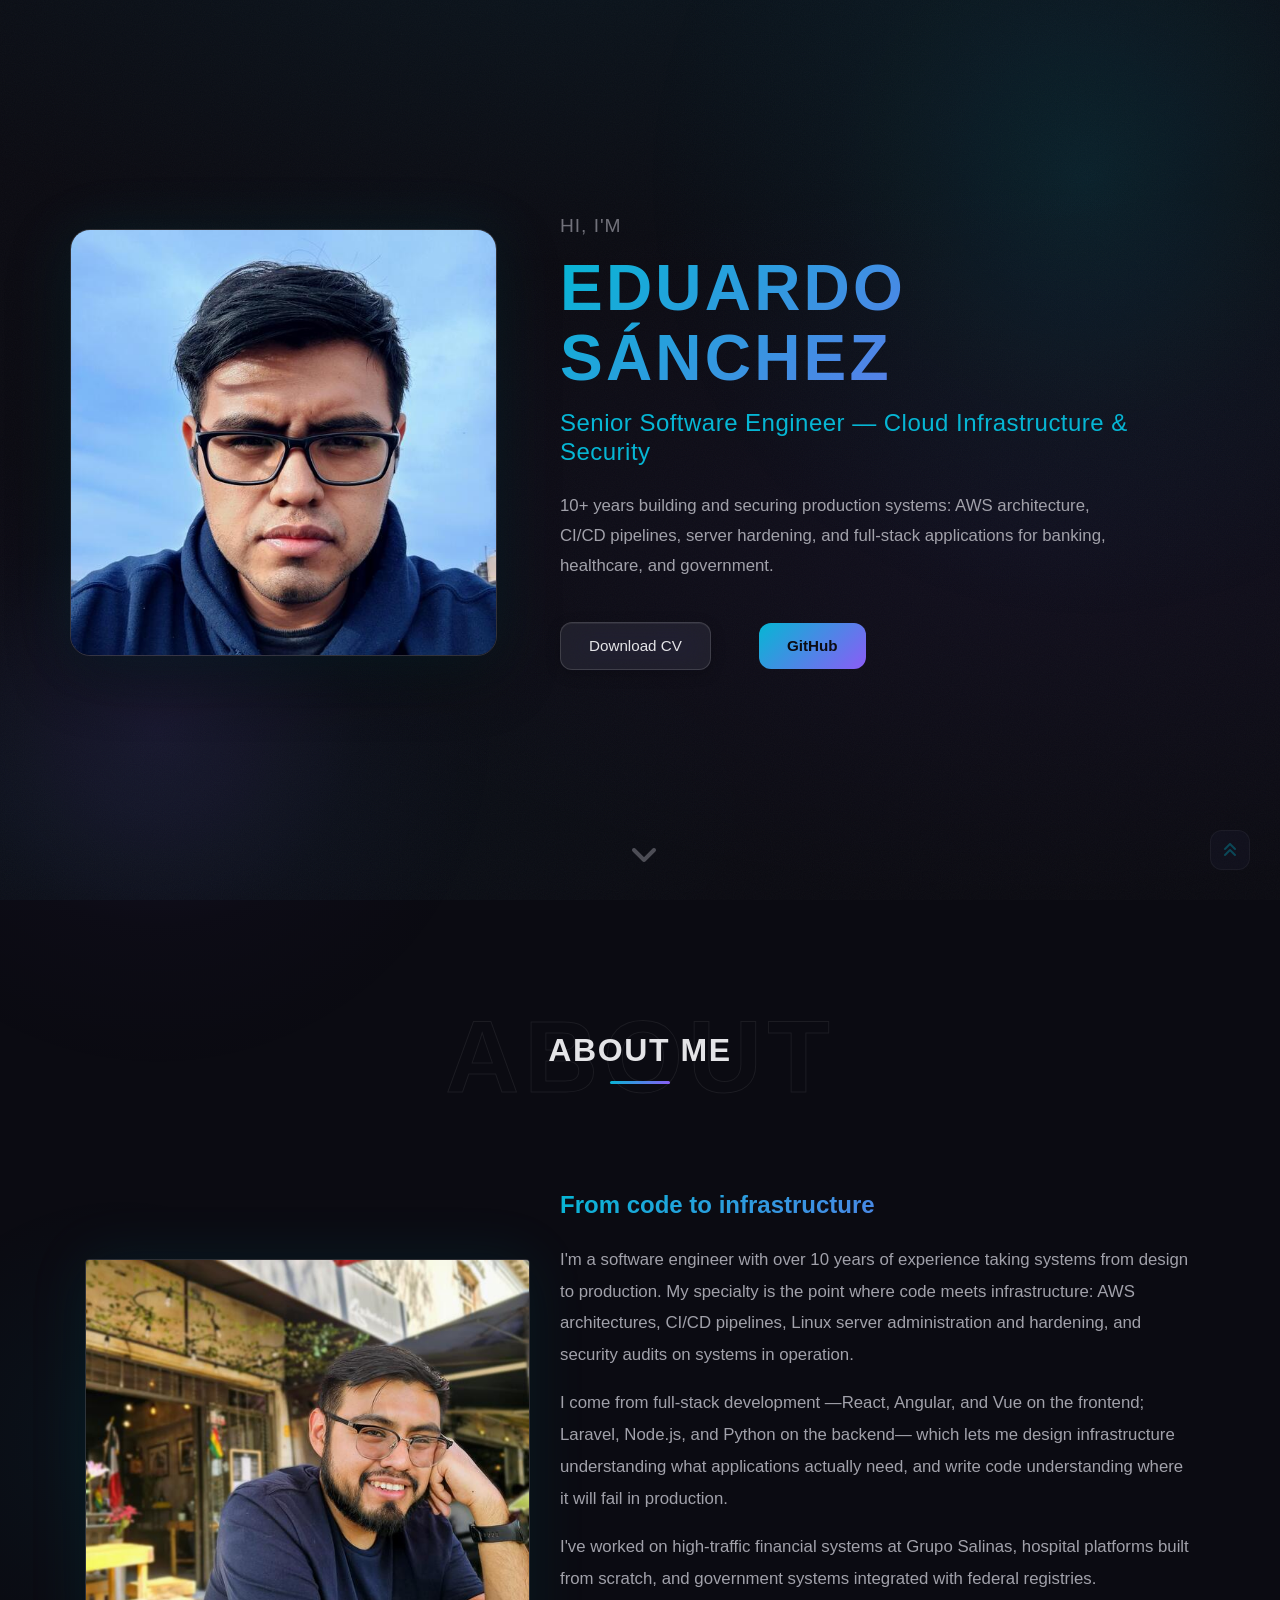
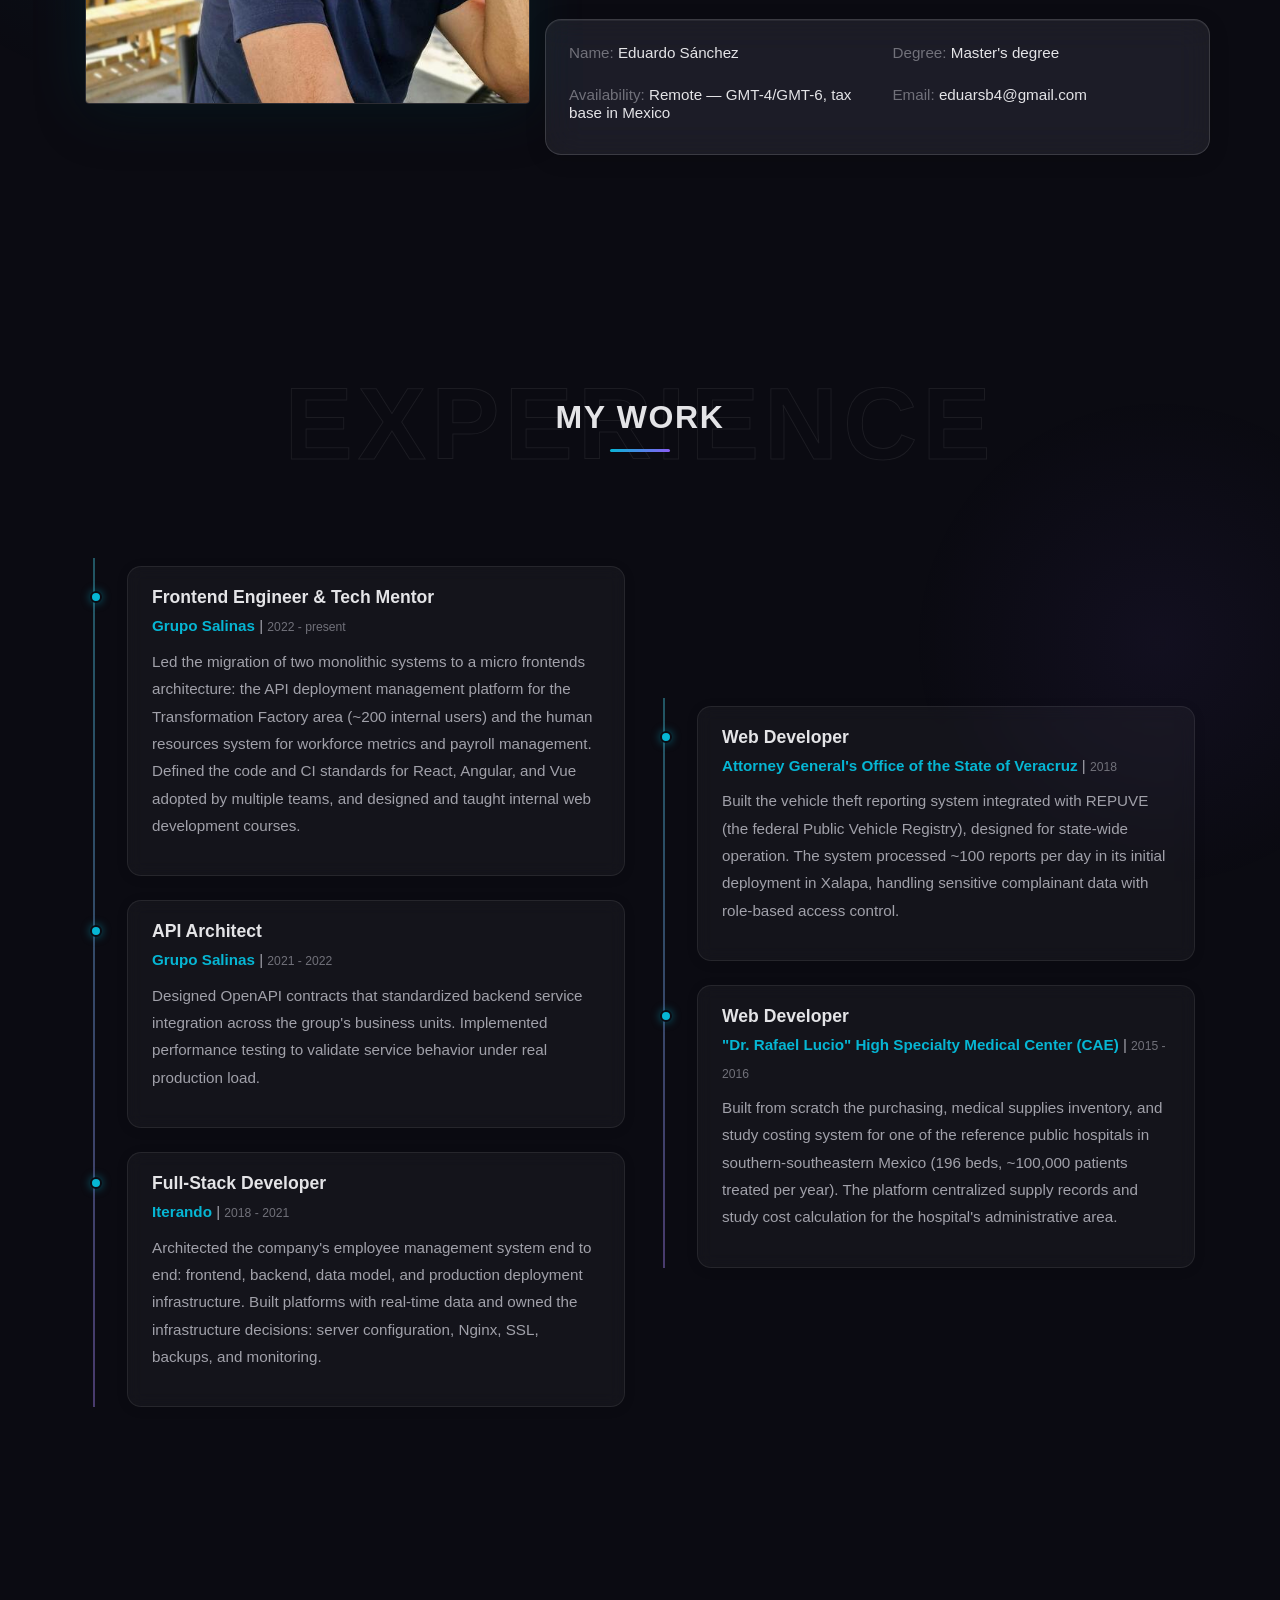
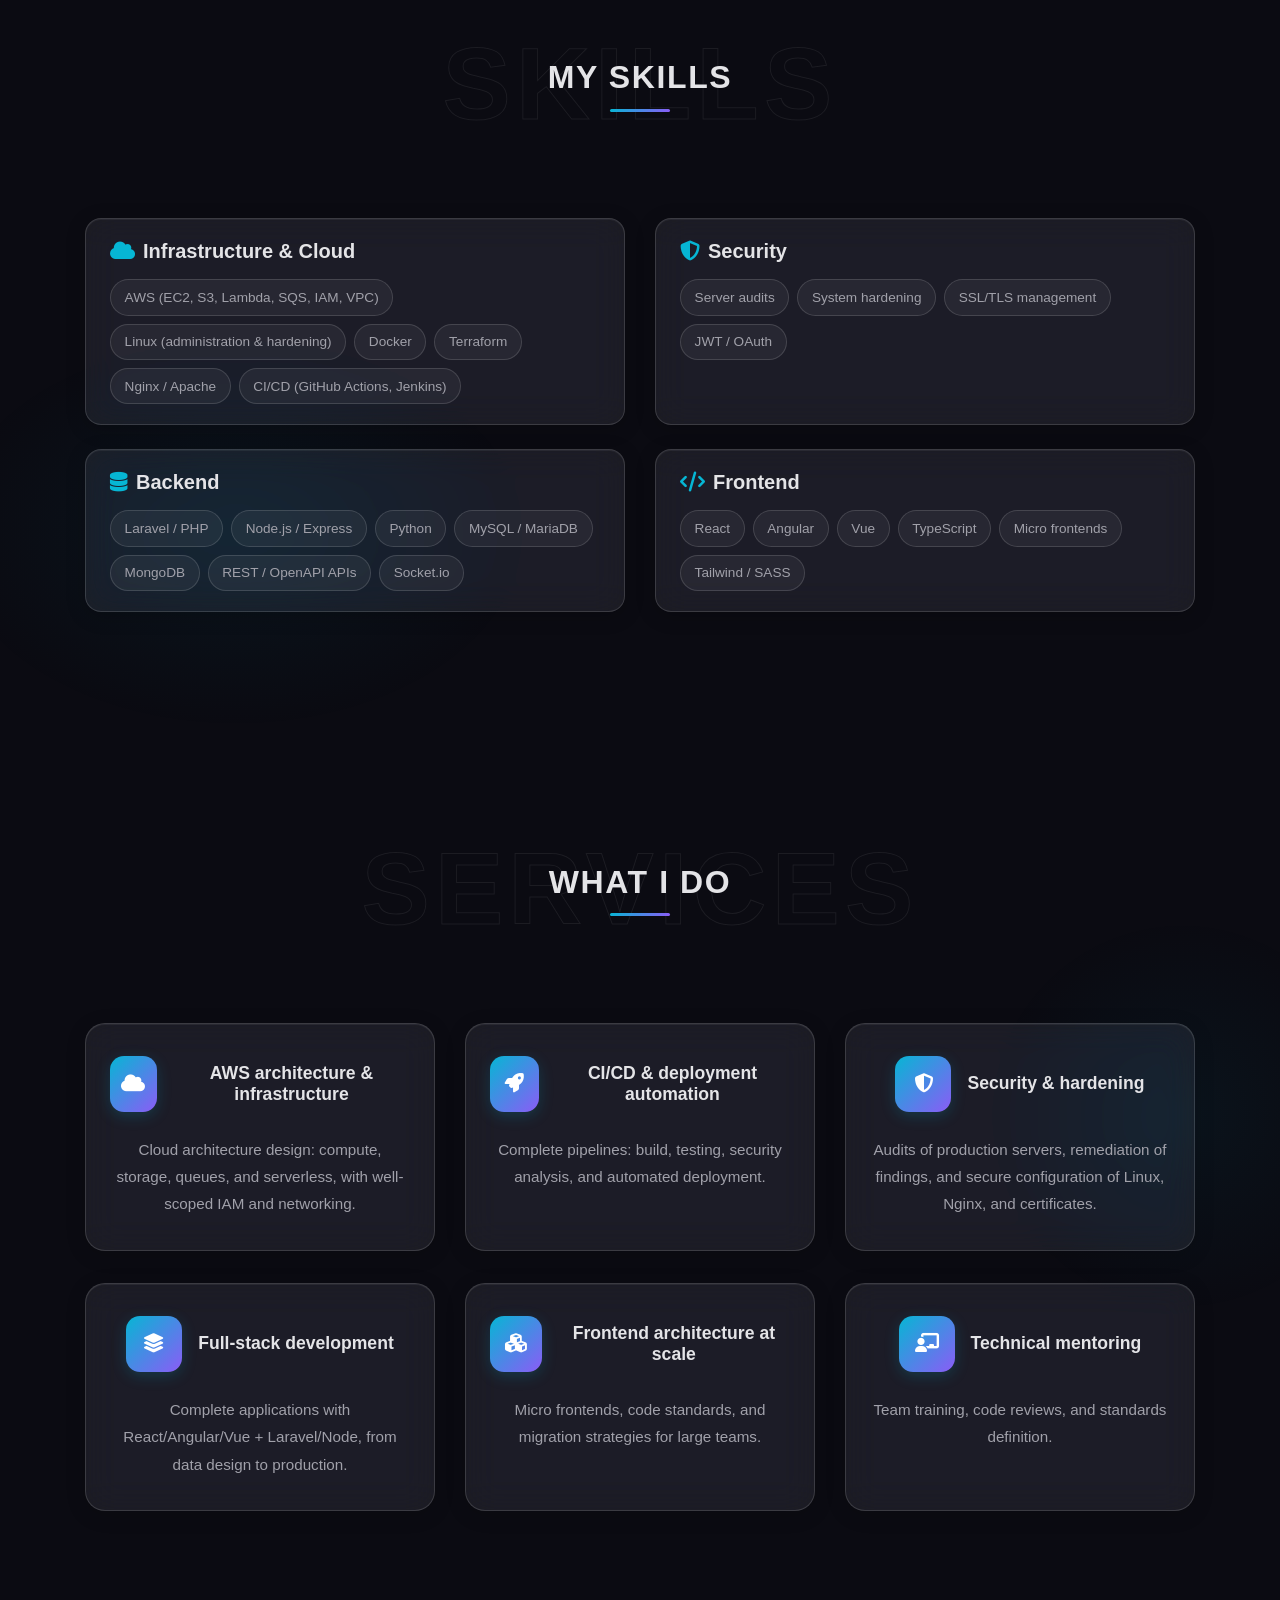
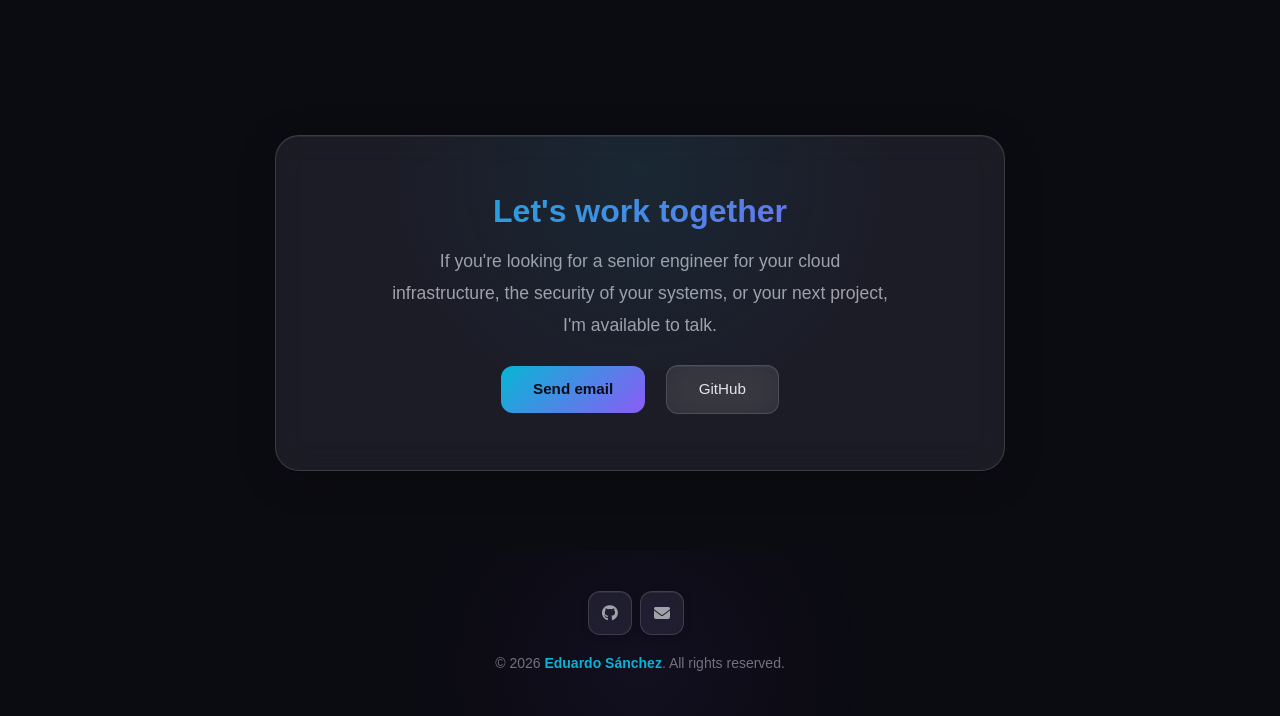
==== commit 4d259dc0: "feat(contenido): reposicionamiento a Ingeniero Senior — Infraestructura Cloud y Seguridad - Hero nue" ====
--- a/index_en.html
+++ b/index_en.html
@@ -3,11 +3,30 @@
 
 <head>
     <meta charset="utf-8">
-    <title>Eduardo Sanchez | Web Developer</title>
+    <title>Eduardo Sánchez | Senior Software Engineer — Cloud Infrastructure & Security</title>
     <meta content="width=device-width, initial-scale=1.0" name="viewport">
-    <meta name="description" content="Professional portfolio of Eduardo Sánchez - Senior Web Developer">
+    <meta name="description" content="Senior Software Engineer with 10+ years building and securing production systems: AWS architecture, CI/CD pipelines, server hardening, and full-stack applications for banking, healthcare, and government.">
     <meta name="theme-color" content="#0a0a0f">
+    <meta name="referrer" content="strict-origin-when-cross-origin">
+    <meta http-equiv="Content-Security-Policy" content="default-src 'self'; script-src 'self' https://code.jquery.com https://stackpath.bootstrapcdn.com; style-src 'self' 'unsafe-inline' https://fonts.googleapis.com https://cdnjs.cloudflare.com; font-src 'self' https://fonts.gstatic.com https://cdnjs.cloudflare.com; img-src 'self' data:; connect-src 'self'; object-src 'none'; base-uri 'self'; form-action 'self'">
+    <link rel="canonical" href="https://eduarsb.github.io/index_en.html">
+    <link rel="alternate" hreflang="es" href="https://eduarsb.github.io/">
+    <link rel="alternate" hreflang="en" href="https://eduarsb.github.io/index_en.html">
     <link rel="icon" href="img/icon.png" type="image/x-icon">
+
+    <!-- Open Graph -->
+    <meta property="og:type" content="website">
+    <meta property="og:url" content="https://eduarsb.github.io/index_en.html">
+    <meta property="og:title" content="Eduardo Sánchez | Senior Software Engineer — Cloud Infrastructure & Security">
+    <meta property="og:description" content="10+ years building and securing production systems: AWS architecture, CI/CD pipelines, server hardening, and full-stack applications for banking, healthcare, and government.">
+    <meta property="og:image" content="https://eduarsb.github.io/img/profile.jpg">
+    <meta property="og:locale" content="en_US">
+
+    <!-- Twitter Card -->
+    <meta name="twitter:card" content="summary">
+    <meta name="twitter:title" content="Eduardo Sánchez | Senior Software Engineer — Cloud Infrastructure & Security">
+    <meta name="twitter:description" content="10+ years building and securing production systems: AWS architecture, CI/CD pipelines, server hardening, and full-stack applications for banking, healthcare, and government.">
+    <meta name="twitter:image" content="https://eduarsb.github.io/img/profile.jpg">
 
     <!-- Google Fonts -->
     <link rel="preconnect" href="https://fonts.googleapis.com">
@@ -37,14 +56,14 @@
                 <a href="#about" class="nav-item nav-link">About</a>
                 <a href="#qualification" class="nav-item nav-link">Experience</a>
                 <a href="#skill" class="nav-item nav-link">Skills</a>
-                <a href="#service" class="nav-item nav-link">Services</a>
+                <a href="#service" class="nav-item nav-link">What I do</a>
                 <a href="#contact" class="nav-item nav-link">Contact</a>
             </div>
         </div>
     </nav>
 
     <!-- Hero -->
-    <div class="container-fluid d-flex align-items-center py-5" id="home" style="min-height: 100vh;">
+    <div class="container-fluid d-flex align-items-center py-5 hero-section" id="home">
         <div class="container">
             <div class="row align-items-center">
                 <div class="col-lg-5 px-5 pl-lg-0 pb-5 pb-lg-0 fade-in">
@@ -52,12 +71,12 @@
                 </div>
                 <div class="col-lg-7 text-center text-lg-left fade-in stagger-2">
                     <h3 class="font-weight-normal mb-3">Hi, I'm</h3>
-                    <h1 class="display-3 text-uppercase mb-2">Eduardo Sánchez</h1>
-                    <h1 class="typed-text-output d-inline font-weight-lighter"></h1>
-                    <div class="typed-text d-none">Frontend Developer, API Architect, Micro Frontends, Tech Mentor</div>
-                    <div class="d-flex align-items-center justify-content-center justify-content-lg-start pt-5">
-                        <a href="img/hector_sanchez_cv_es.pdf" download="CV_EduardoSB.pdf" class="btn btn-outline-light mr-5">Download CV</a>
-                        <a href="https://www.dawnforge.xyz/" target="_blank" class="btn btn-light mr-5">My projects</a>
+                    <h1 class="display-3 text-uppercase mb-3">Eduardo Sánchez</h1>
+                    <h2 class="font-weight-normal hero-headline mb-4">Senior Software Engineer — Cloud Infrastructure & Security</h2>
+                    <p class="hero-lead">10+ years building and securing production systems: AWS architecture, CI/CD pipelines, server hardening, and full-stack applications for banking, healthcare, and government.</p>
+                    <div class="d-flex align-items-center justify-content-center justify-content-lg-start pt-4">
+                        <a href="img/eduardo_sanchez_cv_es.pdf" download="CV_EduardoSanchez.pdf" class="btn btn-outline-light mr-5">Download CV</a>
+                        <a href="https://github.com/eduarsb" target="_blank" rel="noopener" class="btn btn-light mr-5">GitHub</a>
                     </div>
                 </div>
             </div>
@@ -68,7 +87,7 @@
     <div class="container-fluid py-5" id="about">
         <div class="container">
             <div class="position-relative d-flex align-items-center justify-content-center section-header">
-                <h1 class="display-1 text-uppercase text-white" style="-webkit-text-stroke: 1px rgba(255,255,255,0.07);">About</h1>
+                <h1 class="display-1 text-uppercase text-white section-header-bg">About</h1>
                 <h1 class="position-absolute text-uppercase">About me</h1>
             </div>
             <div class="row align-items-center">
@@ -76,16 +95,15 @@
                     <img class="img-fluid rounded w-100" src="img/about.jpg" alt="About me">
                 </div>
                 <div class="col-lg-7 fade-in-right">
-                    <h3 class="mb-4">+10 years building for the web</h3>
-                    <p>I'm a senior frontend developer with experience leading the adoption of modern architectures like micro frontends, defining code standards for cross-functional teams, and designing APIs that connect multiple business units.</p>
-                    <p>I've worked with React, Angular, Vue, Laravel, and Node.js on projects ranging from hospital platforms to financial systems at companies like Grupo Salinas. My approach combines technical depth with product vision: I understand that code exists to solve real problems.</p>
+                    <h3 class="mb-4">From code to infrastructure</h3>
+                    <p>I'm a software engineer with over 10 years of experience taking systems from design to production. My specialty is the point where code meets infrastructure: AWS architectures, CI/CD pipelines, Linux server administration and hardening, and security audits on systems in operation.</p>
+                    <p>I come from full-stack development —React, Angular, and Vue on the frontend; Laravel, Node.js, and Python on the backend— which lets me design infrastructure understanding what applications actually need, and write code understanding where it will fail in production.</p>
+                    <p>I've worked on high-traffic financial systems at Grupo Salinas, hospital platforms built from scratch, and government systems integrated with federal registries.</p>
                     <div class="row mb-3">
-                        <div class="col-sm-6 py-2"><h6>Name: <span>Eduardo Sánchez Barrera</span></h6></div>
-                        <div class="col-sm-6 py-2"><h6>Degree: <span>Master's</span></h6></div>
-                        <div class="col-sm-6 py-2"><h6>Location: <span>Mexico City</span></h6></div>
-                        <div class="col-sm-6 py-2"><h6>Availability: <span>Remote / Hybrid</span></h6></div>
+                        <div class="col-sm-6 py-2"><h6>Name: <span>Eduardo Sánchez</span></h6></div>
+                        <div class="col-sm-6 py-2"><h6>Degree: <span>Master's degree</span></h6></div>
+                        <div class="col-sm-6 py-2"><h6>Availability: <span>Remote — GMT-4/GMT-6, tax base in Mexico</span></h6></div>
                         <div class="col-sm-6 py-2"><h6>Email: <span>eduarsb4@gmail.com</span></h6></div>
-                        <div class="col-sm-6 py-2"><h6>LinkedIn: <span>hectorsb4</span></h6></div>
                     </div>
                 </div>
             </div>
@@ -96,51 +114,40 @@
     <div class="container-fluid py-5" id="qualification">
         <div class="container">
             <div class="position-relative d-flex align-items-center justify-content-center section-header">
-                <h1 class="display-1 text-uppercase text-white" style="-webkit-text-stroke: 1px rgba(255,255,255,0.07);">Experience</h1>
-                <h1 class="position-absolute text-uppercase">Work history</h1>
+                <h1 class="display-1 text-uppercase text-white section-header-bg">Experience</h1>
+                <h1 class="position-absolute text-uppercase">My work</h1>
             </div>
             <div class="row align-items-center">
                 <div class="col-lg-6 fade-in-left">
                     <div class="border-left border-primary pt-2 pl-4 ml-2">
                         <div class="position-relative mb-4">
-
-                            <h5 class="font-weight-bold mb-1">Frontend Developer & Tech Mentor</h5>
+                            <h5 class="font-weight-bold mb-1">Frontend Engineer & Tech Mentor</h5>
                             <p class="mb-2"><strong>Grupo Salinas</strong> | <small>2022 - present</small></p>
-                            <p>Led the adoption of micro frontends, migrating monolithic applications to a modular architecture. Defined code standards for React, Angular, and Vue adopted across multiple teams. Designed and delivered internal web development courses.</p>
-                        </div>
-                        <div class="position-relative mb-4">
-
+                            <p>Led the migration of two monolithic systems to a micro frontends architecture: the API deployment management platform for the Transformation Factory area (~200 internal users) and the human resources system for workforce metrics and payroll management. Defined the code and CI standards for React, Angular, and Vue adopted by multiple teams, and designed and taught internal web development courses.</p>
+                        </div>
+                        <div class="position-relative mb-4">
                             <h5 class="font-weight-bold mb-1">API Architect</h5>
                             <p class="mb-2"><strong>Grupo Salinas</strong> | <small>2021 - 2022</small></p>
-                            <p>Designed standardized APIs with OpenAPI contracts that unified backend services across multiple business units. Implemented performance testing to ensure scalability under real load.</p>
-                        </div>
-                        <div class="position-relative mb-4">
-
-                            <h5 class="font-weight-bold mb-1">Fullstack Developer</h5>
+                            <p>Designed OpenAPI contracts that standardized backend service integration across the group's business units. Implemented performance testing to validate service behavior under real production load.</p>
+                        </div>
+                        <div class="position-relative mb-4">
+                            <h5 class="font-weight-bold mb-1">Full-Stack Developer</h5>
                             <p class="mb-2"><strong>Iterando</strong> | <small>2018 - 2021</small></p>
-                            <p>Architected the company's employee management system and real-time data platforms. Made infrastructure decisions for production deployment, covering frontend, backend, and database design.</p>
+                            <p>Architected the company's employee management system end to end: frontend, backend, data model, and production deployment infrastructure. Built platforms with real-time data and owned the infrastructure decisions: server configuration, Nginx, SSL, backups, and monitoring.</p>
                         </div>
                     </div>
                 </div>
                 <div class="col-lg-6 fade-in-right">
                     <div class="border-left border-primary pt-2 pl-4 ml-2">
                         <div class="position-relative mb-4">
-
                             <h5 class="font-weight-bold mb-1">Web Developer</h5>
-                            <p class="mb-2"><strong>Veracruz State Attorney General</strong> | <small>2018</small></p>
-                            <p>Developed a vehicle theft reporting system integrated with the Public Vehicle Registry (REPUVE), part of a state-level complaint management platform.</p>
-                        </div>
-                        <div class="position-relative mb-4">
-
-                            <h5 class="font-weight-bold mb-1">Freelance Developer</h5>
-                            <p class="mb-2"><strong>Independent</strong> | <small>2017 - 2018</small></p>
-                            <p>Maintained and optimized web applications for multiple clients, from bug fixes to new feature implementation. Quick adaptation to different stacks and project structures.</p>
-                        </div>
-                        <div class="position-relative mb-4">
-
+                            <p class="mb-2"><strong>Attorney General's Office of the State of Veracruz</strong> | <small>2018</small></p>
+                            <p>Built the vehicle theft reporting system integrated with REPUVE (the federal Public Vehicle Registry), designed for state-wide operation. The system processed ~100 reports per day in its initial deployment in Xalapa, handling sensitive complainant data with role-based access control.</p>
+                        </div>
+                        <div class="position-relative mb-4">
                             <h5 class="font-weight-bold mb-1">Web Developer</h5>
-                            <p class="mb-2"><strong>High Specialty Hospital (CAE)</strong> | <small>2015 - 2016</small></p>
-                            <p>Built the hospital's administrative platform from scratch: medical records management, payment processing, and automated report generation.</p>
+                            <p class="mb-2"><strong>"Dr. Rafael Lucio" High Specialty Medical Center (CAE)</strong> | <small>2015 - 2016</small></p>
+                            <p>Built from scratch the purchasing, medical supplies inventory, and study costing system for one of the reference public hospitals in southern-southeastern Mexico (196 beds, ~100,000 patients treated per year). The platform centralized supply records and study cost calculation for the hospital's administrative area.</p>
                         </div>
                     </div>
                 </div>
@@ -152,199 +159,125 @@
     <div class="container-fluid py-5" id="skill">
         <div class="container">
             <div class="position-relative d-flex align-items-center justify-content-center section-header">
-                <h1 class="display-1 text-uppercase text-white" style="-webkit-text-stroke: 1px rgba(255,255,255,0.07);">Skills</h1>
+                <h1 class="display-1 text-uppercase text-white section-header-bg">Skills</h1>
                 <h1 class="position-absolute text-uppercase">My skills</h1>
             </div>
-            <div class="row align-items-center">
-                <div class="col-md-3 fade-in stagger-1">
-                    <div class="skill mb-4">
-                        <div class="d-flex justify-content-between">
-                            <h6 class="font-weight-bold">HTML</h6>
-                            <h6 class="font-weight-bold">95%</h6>
-                        </div>
-                        <div class="progress">
-                            <div class="progress-bar bg-primary" role="progressbar" aria-valuenow="95" aria-valuemin="0" aria-valuemax="100"></div>
-                        </div>
-                    </div>
-                    <div class="skill mb-4">
-                        <div class="d-flex justify-content-between">
-                            <h6 class="font-weight-bold">CSS & SCSS</h6>
-                            <h6 class="font-weight-bold">80%</h6>
-                        </div>
-                        <div class="progress">
-                            <div class="progress-bar bg-info" role="progressbar" aria-valuenow="80" aria-valuemin="0" aria-valuemax="100"></div>
-                        </div>
-                    </div>
-                    <div class="skill mb-4">
-                        <div class="d-flex justify-content-between">
-                            <h6 class="font-weight-bold">JS & TS</h6>
-                            <h6 class="font-weight-bold">90%</h6>
-                        </div>
-                        <div class="progress">
-                            <div class="progress-bar bg-primary" role="progressbar" aria-valuenow="90" aria-valuemin="0" aria-valuemax="100"></div>
-                        </div>
-                    </div>
-                    <div class="skill mb-4">
-                        <div class="d-flex justify-content-between">
-                            <h6 class="font-weight-bold">PHP</h6>
-                            <h6 class="font-weight-bold">90%</h6>
-                        </div>
-                        <div class="progress">
-                            <div class="progress-bar bg-primary" role="progressbar" aria-valuenow="90" aria-valuemin="0" aria-valuemax="100"></div>
-                        </div>
-                    </div>
-                </div>
-                <div class="col-md-3 fade-in stagger-2">
-                    <div class="skill mb-4">
-                        <div class="d-flex justify-content-between">
-                            <h6 class="font-weight-bold">React</h6>
-                            <h6 class="font-weight-bold">90%</h6>
-                        </div>
-                        <div class="progress">
-                            <div class="progress-bar bg-primary" role="progressbar" aria-valuenow="90" aria-valuemin="0" aria-valuemax="100"></div>
-                        </div>
-                    </div>
-                    <div class="skill mb-4">
-                        <div class="d-flex justify-content-between">
-                            <h6 class="font-weight-bold">Angular</h6>
-                            <h6 class="font-weight-bold">85%</h6>
-                        </div>
-                        <div class="progress">
-                            <div class="progress-bar bg-primary" role="progressbar" aria-valuenow="85" aria-valuemin="0" aria-valuemax="100"></div>
-                        </div>
-                    </div>
-                    <div class="skill mb-4">
-                        <div class="d-flex justify-content-between">
-                            <h6 class="font-weight-bold">Vue</h6>
-                            <h6 class="font-weight-bold">70%</h6>
-                        </div>
-                        <div class="progress">
-                            <div class="progress-bar bg-warning" role="progressbar" aria-valuenow="70" aria-valuemin="0" aria-valuemax="100"></div>
-                        </div>
-                    </div>
-                    <div class="skill mb-4">
-                        <div class="d-flex justify-content-between">
-                            <h6 class="font-weight-bold">NodeJS</h6>
-                            <h6 class="font-weight-bold">80%</h6>
-                        </div>
-                        <div class="progress">
-                            <div class="progress-bar bg-info" role="progressbar" aria-valuenow="80" aria-valuemin="0" aria-valuemax="100"></div>
-                        </div>
-                    </div>
-                </div>
-                <div class="col-md-3 fade-in stagger-3">
-                    <div class="skill mb-4">
-                        <div class="d-flex justify-content-between">
-                            <h6 class="font-weight-bold">Laravel</h6>
-                            <h6 class="font-weight-bold">90%</h6>
-                        </div>
-                        <div class="progress">
-                            <div class="progress-bar bg-primary" role="progressbar" aria-valuenow="90" aria-valuemin="0" aria-valuemax="100"></div>
-                        </div>
-                    </div>
-                    <div class="skill mb-4">
-                        <div class="d-flex justify-content-between">
-                            <h6 class="font-weight-bold">AWS Services</h6>
-                            <h6 class="font-weight-bold">75%</h6>
-                        </div>
-                        <div class="progress">
-                            <div class="progress-bar bg-warning" role="progressbar" aria-valuenow="75" aria-valuemin="0" aria-valuemax="100"></div>
-                        </div>
-                    </div>
-                    <div class="skill mb-4">
-                        <div class="d-flex justify-content-between">
-                            <h6 class="font-weight-bold">Git</h6>
-                            <h6 class="font-weight-bold">95%</h6>
-                        </div>
-                        <div class="progress">
-                            <div class="progress-bar bg-primary" role="progressbar" aria-valuenow="95" aria-valuemin="0" aria-valuemax="100"></div>
-                        </div>
-                    </div>
-                </div>
-                <div class="col-md-3 fade-in stagger-4">
-                    <div class="skill mb-4">
-                        <div class="d-flex justify-content-between">
-                            <h6 class="font-weight-bold">APIs & OpenAPI</h6>
-                            <h6 class="font-weight-bold">95%</h6>
-                        </div>
-                        <div class="progress">
-                            <div class="progress-bar bg-primary" role="progressbar" aria-valuenow="95" aria-valuemin="0" aria-valuemax="100"></div>
-                        </div>
-                    </div>
-                    <div class="skill mb-4">
-                        <div class="d-flex justify-content-between">
-                            <h6 class="font-weight-bold">PM Tools</h6>
-                            <h6 class="font-weight-bold">90%</h6>
-                        </div>
-                        <div class="progress">
-                            <div class="progress-bar bg-primary" role="progressbar" aria-valuenow="90" aria-valuemin="0" aria-valuemax="100"></div>
-                        </div>
-                    </div>
-                </div>
-            </div>
-        </div>
-    </div>
-
-    <!-- Services -->
+            <div class="row">
+                <div class="col-lg-6 mb-4 fade-in stagger-1">
+                    <div class="skill skill-group h-100">
+                        <h5 class="font-weight-bold mb-3"><i class="fas fa-cloud mr-2"></i>Infrastructure & Cloud</h5>
+                        <div class="skill-tags">
+                            <span>AWS (EC2, S3, Lambda, SQS, IAM, VPC)</span>
+                            <span>Linux (administration & hardening)</span>
+                            <span>Docker</span>
+                            <span>Terraform</span>
+                            <span>Nginx / Apache</span>
+                            <span>CI/CD (GitHub Actions, Jenkins)</span>
+                        </div>
+                    </div>
+                </div>
+                <div class="col-lg-6 mb-4 fade-in stagger-2">
+                    <div class="skill skill-group h-100">
+                        <h5 class="font-weight-bold mb-3"><i class="fas fa-shield-halved mr-2"></i>Security</h5>
+                        <div class="skill-tags">
+                            <span>Server audits</span>
+                            <span>System hardening</span>
+                            <span>SSL/TLS management</span>
+                            <span>JWT / OAuth</span>
+                        </div>
+                    </div>
+                </div>
+                <div class="col-lg-6 mb-4 fade-in stagger-3">
+                    <div class="skill skill-group h-100">
+                        <h5 class="font-weight-bold mb-3"><i class="fas fa-database mr-2"></i>Backend</h5>
+                        <div class="skill-tags">
+                            <span>Laravel / PHP</span>
+                            <span>Node.js / Express</span>
+                            <span>Python</span>
+                            <span>MySQL / MariaDB</span>
+                            <span>MongoDB</span>
+                            <span>REST / OpenAPI APIs</span>
+                            <span>Socket.io</span>
+                        </div>
+                    </div>
+                </div>
+                <div class="col-lg-6 mb-4 fade-in stagger-4">
+                    <div class="skill skill-group h-100">
+                        <h5 class="font-weight-bold mb-3"><i class="fas fa-code mr-2"></i>Frontend</h5>
+                        <div class="skill-tags">
+                            <span>React</span>
+                            <span>Angular</span>
+                            <span>Vue</span>
+                            <span>TypeScript</span>
+                            <span>Micro frontends</span>
+                            <span>Tailwind / SASS</span>
+                        </div>
+                    </div>
+                </div>
+            </div>
+        </div>
+    </div>
+
+    <!-- What I do -->
     <div class="container-fluid pt-5" id="service">
         <div class="container">
             <div class="position-relative d-flex align-items-center justify-content-center section-header">
-                <h1 class="display-1 text-uppercase text-white" style="-webkit-text-stroke: 1px rgba(255,255,255,0.07);">Services</h1>
+                <h1 class="display-1 text-uppercase text-white section-header-bg">Services</h1>
                 <h1 class="position-absolute text-uppercase">What I do</h1>
             </div>
             <div class="row pb-3">
                 <div class="col-lg-4 col-md-6 mb-4 fade-in stagger-1">
                     <div class="service-card">
                         <div class="d-flex align-items-center justify-content-center mb-4">
-                            <i class="fa fa-2x fa-code service-icon bg-primary text-white mr-3"></i>
-                            <h4 class="font-weight-bold m-0">Clean code</h4>
-                        </div>
-                        <p>Refactoring, design patterns, and SOLID principles applied to real production codebases.</p>
+                            <i class="fas fa-2x fa-cloud service-icon bg-primary text-white mr-3"></i>
+                            <h4 class="font-weight-bold m-0">AWS architecture & infrastructure</h4>
+                        </div>
+                        <p>Cloud architecture design: compute, storage, queues, and serverless, with well-scoped IAM and networking.</p>
                     </div>
                 </div>
                 <div class="col-lg-4 col-md-6 mb-4 fade-in stagger-2">
                     <div class="service-card">
                         <div class="d-flex align-items-center justify-content-center mb-4">
-                            <i class="fa fa-2x fa-laptop-code service-icon bg-primary text-white mr-3"></i>
-                            <h4 class="font-weight-bold m-0">Frontend development</h4>
-                        </div>
-                        <p>Applications in React, Angular, and Vue with scalable architectures, from SPAs to micro frontends.</p>
+                            <i class="fas fa-2x fa-rocket service-icon bg-primary text-white mr-3"></i>
+                            <h4 class="font-weight-bold m-0">CI/CD & deployment automation</h4>
+                        </div>
+                        <p>Complete pipelines: build, testing, security analysis, and automated deployment.</p>
                     </div>
                 </div>
                 <div class="col-lg-4 col-md-6 mb-4 fade-in stagger-3">
                     <div class="service-card">
                         <div class="d-flex align-items-center justify-content-center mb-4">
-                            <i class="fa fa-2x fa-server service-icon bg-primary text-white mr-3"></i>
-                            <h4 class="font-weight-bold m-0">CI/CD & deployment</h4>
-                        </div>
-                        <p>Pipeline configuration, server management, and automated deployment on AWS and cloud environments.</p>
+                            <i class="fas fa-2x fa-shield-halved service-icon bg-primary text-white mr-3"></i>
+                            <h4 class="font-weight-bold m-0">Security & hardening</h4>
+                        </div>
+                        <p>Audits of production servers, remediation of findings, and secure configuration of Linux, Nginx, and certificates.</p>
                     </div>
                 </div>
                 <div class="col-lg-4 col-md-6 mb-4 fade-in stagger-4">
                     <div class="service-card">
                         <div class="d-flex align-items-center justify-content-center mb-4">
-                            <i class="fas fa-2x fa-project-diagram service-icon bg-primary text-white mr-3"></i>
-                            <h4 class="font-weight-bold m-0">API design</h4>
-                        </div>
-                        <p>OpenAPI contracts, versioning, and performance testing for APIs connecting multiple services.</p>
+                            <i class="fas fa-2x fa-layer-group service-icon bg-primary text-white mr-3"></i>
+                            <h4 class="font-weight-bold m-0">Full-stack development</h4>
+                        </div>
+                        <p>Complete applications with React/Angular/Vue + Laravel/Node, from data design to production.</p>
                     </div>
                 </div>
                 <div class="col-lg-4 col-md-6 mb-4 fade-in stagger-5">
                     <div class="service-card">
                         <div class="d-flex align-items-center justify-content-center mb-4">
-                            <i class="fa fa-2x fa-chalkboard-teacher service-icon bg-primary text-white mr-3"></i>
-                            <h4 class="font-weight-bold m-0">Tech mentoring</h4>
-                        </div>
-                        <p>Frontend framework training, code reviews, and standards definition for development teams.</p>
+                            <i class="fas fa-2x fa-cubes service-icon bg-primary text-white mr-3"></i>
+                            <h4 class="font-weight-bold m-0">Frontend architecture at scale</h4>
+                        </div>
+                        <p>Micro frontends, code standards, and migration strategies for large teams.</p>
                     </div>
                 </div>
                 <div class="col-lg-4 col-md-6 mb-4 fade-in stagger-6">
                     <div class="service-card">
                         <div class="d-flex align-items-center justify-content-center mb-4">
-                            <i class="fas fa-2x fa-cubes service-icon bg-primary text-white mr-3"></i>
-                            <h4 class="font-weight-bold m-0">Frontend architecture</h4>
-                        </div>
-                        <p>Monolith to micro frontend migration, stack decisions, and scalability strategies.</p>
+                            <i class="fas fa-2x fa-chalkboard-teacher service-icon bg-primary text-white mr-3"></i>
+                            <h4 class="font-weight-bold m-0">Technical mentoring</h4>
+                        </div>
+                        <p>Team training, code reviews, and standards definition.</p>
                     </div>
                 </div>
             </div>
@@ -358,9 +291,9 @@
                 <div class="col-lg-8 text-center fade-in">
                     <div class="contact-cta">
                         <h2 class="mb-3">Let's work together</h2>
-                        <p class="mb-4">Looking for a senior developer for your next project or need technical consulting? I'm available to discuss it.</p>
+                        <p class="mb-4">If you're looking for a senior engineer for your cloud infrastructure, the security of your systems, or your next project, I'm available to talk.</p>
                         <a href="mailto:eduarsb4@gmail.com" class="btn btn-cta mr-3">Send email</a>
-                        <a href="https://linkedin.com/in/hectorsb4" target="_blank" class="btn btn-cta-outline">LinkedIn</a>
+                        <a href="https://github.com/eduarsb" target="_blank" rel="noopener" class="btn btn-cta-outline">GitHub</a>
                     </div>
                 </div>
             </div>
@@ -371,10 +304,8 @@
     <div class="container-fluid text-white py-4 px-sm-3 px-md-5 footer-section">
         <div class="container text-center py-3">
             <div class="d-flex justify-content-center mb-3">
-                <a class="btn btn-light btn-social mr-2" href="https://github.com/eduarsb" target="_blank"><i class="fab fa-github"></i></a>
-                <a class="btn btn-light btn-social mr-2" href="https://linkedin.com/in/hectorsb4" target="_blank"><i class="fab fa-linkedin-in"></i></a>
-                <a class="btn btn-light btn-social mr-2" href="mailto:eduarsb4@gmail.com"><i class="fas fa-envelope"></i></a>
-                <a class="btn btn-light btn-social mr-2" href="https://www.dawnforge.xyz" target="_blank"><i class="fa fa-globe"></i></a>
+                <a class="btn btn-light btn-social mr-2" href="https://github.com/eduarsb" target="_blank" rel="noopener" aria-label="GitHub"><i class="fab fa-github"></i></a>
+                <a class="btn btn-light btn-social mr-2" href="mailto:eduarsb4@gmail.com" aria-label="Email"><i class="fas fa-envelope"></i></a>
             </div>
             <p class="m-0 copyright-text">&copy; 2026 <a href="#">Eduardo Sánchez</a>. All rights reserved.</p>
         </div>
@@ -384,12 +315,11 @@
     <i class="fa fa-2x fa-angle-down text-white scroll-to-bottom"></i>
 
     <!-- Back to Top -->
-    <a href="#" class="btn btn-outline-dark px-0 back-to-top"><i class="fa fa-angle-double-up"></i></a>
+    <a href="#" class="btn btn-outline-dark px-0 back-to-top" aria-label="Back to top"><i class="fa fa-angle-double-up"></i></a>
 
     <!-- JavaScript Libraries -->
     <script src="https://code.jquery.com/jquery-3.4.1.min.js"></script>
     <script src="https://stackpath.bootstrapcdn.com/bootstrap/4.4.1/js/bootstrap.bundle.min.js"></script>
-    <script src="lib/typed/typed.min.js"></script>
     <script src="lib/easing/easing.min.js"></script>
     <script src="lib/waypoints/waypoints.min.js"></script>
     <script src="lib/owlcarousel/owl.carousel.min.js"></script>
@@ -400,21 +330,7 @@
     <script src="js/main.js"></script>
 
     <!-- Scroll Animations -->
-    <script>
-    document.addEventListener('DOMContentLoaded', function() {
-        var observer = new IntersectionObserver(function(entries) {
-            entries.forEach(function(entry) {
-                if (entry.isIntersecting) {
-                    entry.target.classList.add('visible');
-                }
-            });
-        }, { threshold: 0.1, rootMargin: '0px 0px -50px 0px' });
-
-        document.querySelectorAll('.fade-in, .fade-in-left, .fade-in-right').forEach(function(el) {
-            observer.observe(el);
-        });
-    });
-    </script>
+    <script src="js/scroll-animations.js"></script>
 </body>
 
 </html>
--- a/css/dark-theme.css
+++ b/css/dark-theme.css
@@ -1008,3 +1008,68 @@
 a, .btn, .skill, .service-icon, .nav-link {
   transition: all 0.3s ease;
 }
+
+/* ===== HERO (sin estilos inline, requerido por CSP) ===== */
+.hero-section {
+  min-height: 100vh;
+}
+
+.hero-headline {
+  color: var(--accent-cyan);
+  font-family: 'Space Grotesk', sans-serif;
+  font-size: 1.5rem;
+  letter-spacing: 0.02em;
+}
+
+.hero-lead {
+  font-size: 1.05rem;
+  line-height: 1.8;
+  color: var(--text-secondary);
+  max-width: 560px;
+}
+
+@media (max-width: 991.98px) {
+  .hero-lead {
+    margin-left: auto;
+    margin-right: auto;
+  }
+}
+
+/* ===== TITULOS DE SECCION (sin estilos inline, requerido por CSP) ===== */
+.section-header-bg {
+  -webkit-text-stroke: 1px rgba(255, 255, 255, 0.07);
+}
+
+/* ===== GRUPOS DE HABILIDADES (sustituyen a las barras de porcentaje) ===== */
+.skill-group h5 {
+  color: var(--text-primary);
+  font-family: 'Space Grotesk', sans-serif;
+}
+
+.skill-group h5 i {
+  color: var(--accent-cyan);
+}
+
+.skill-tags {
+  display: flex;
+  flex-wrap: wrap;
+  gap: 0.5rem;
+}
+
+.skill-tags span {
+  display: inline-block;
+  padding: 0.35rem 0.85rem;
+  border-radius: 999px;
+  border: 1px solid var(--border-glass);
+  background: rgba(255, 255, 255, 0.05);
+  color: var(--text-secondary);
+  font-family: 'Inter', sans-serif;
+  font-size: 0.85rem;
+  transition: all 0.3s ease;
+}
+
+.skill-tags span:hover {
+  border-color: rgba(6, 182, 212, 0.4);
+  color: var(--text-primary);
+  background: rgba(6, 182, 212, 0.08);
+}
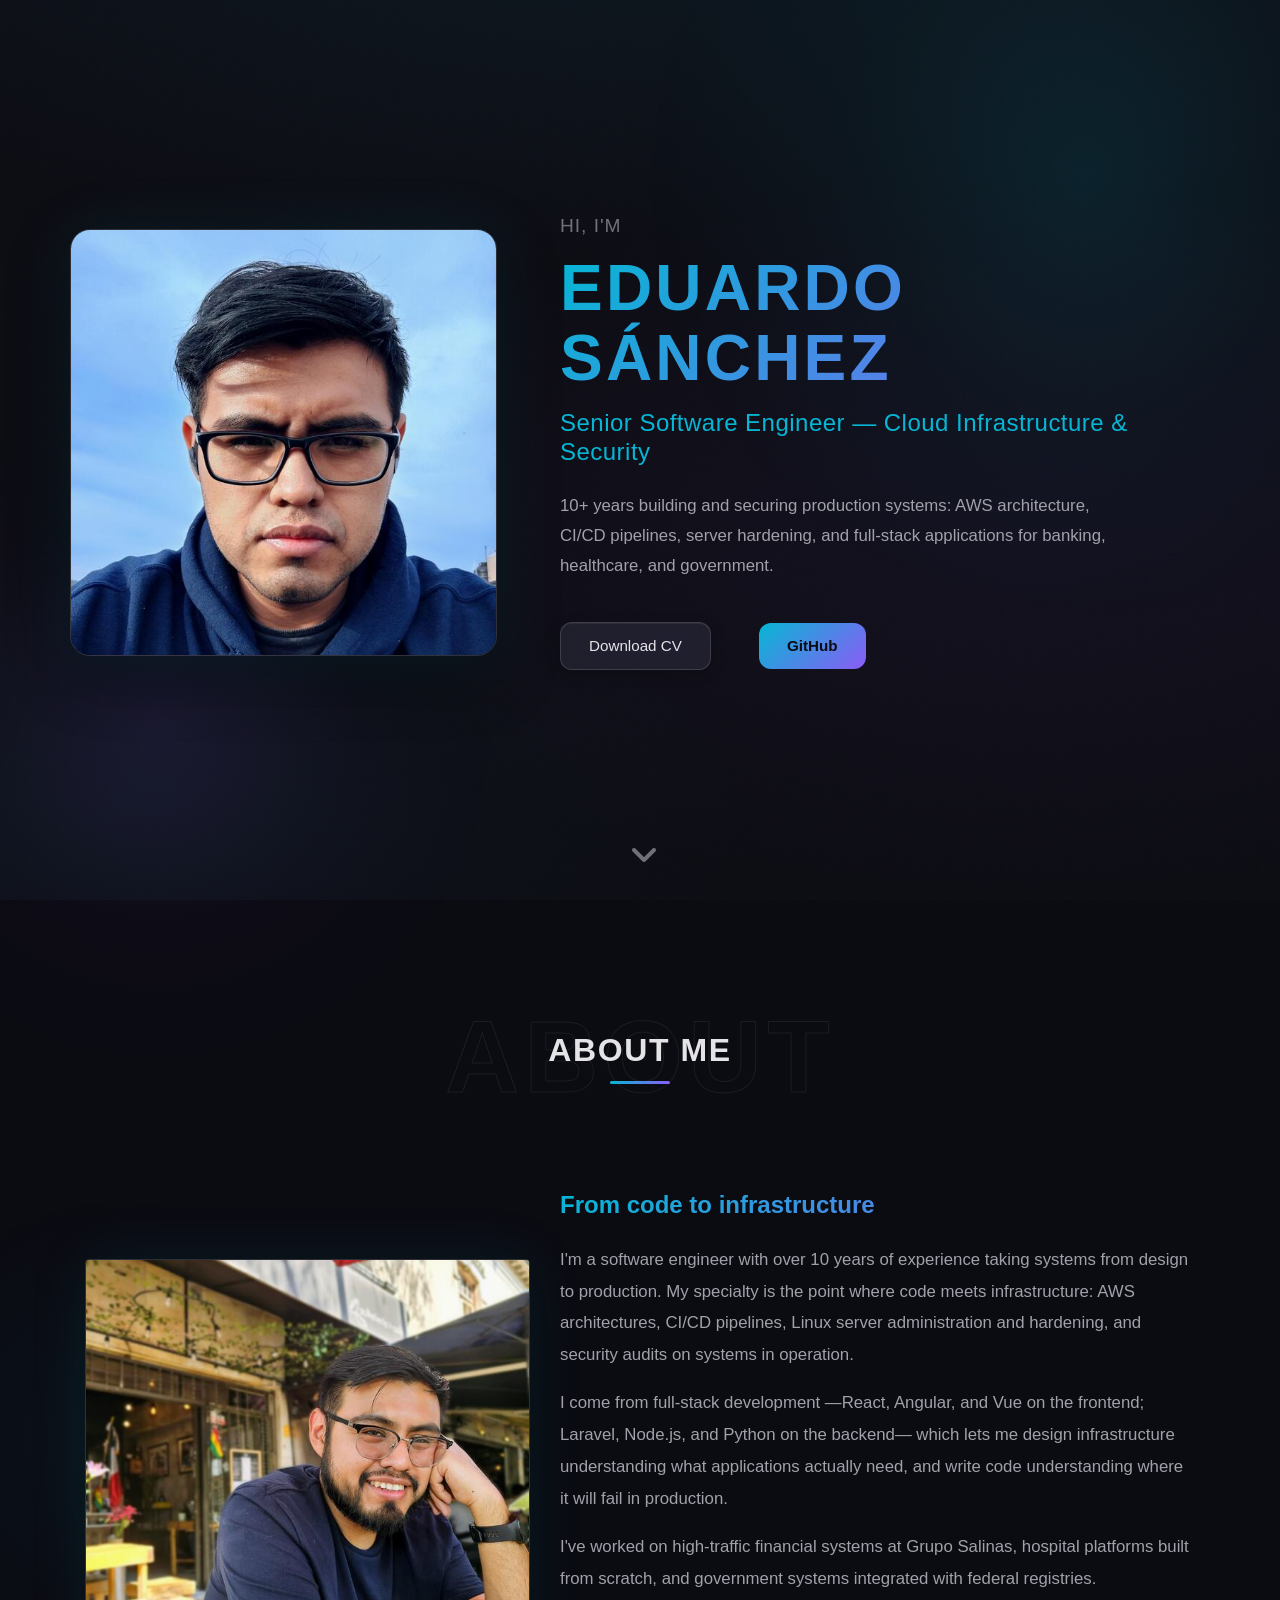
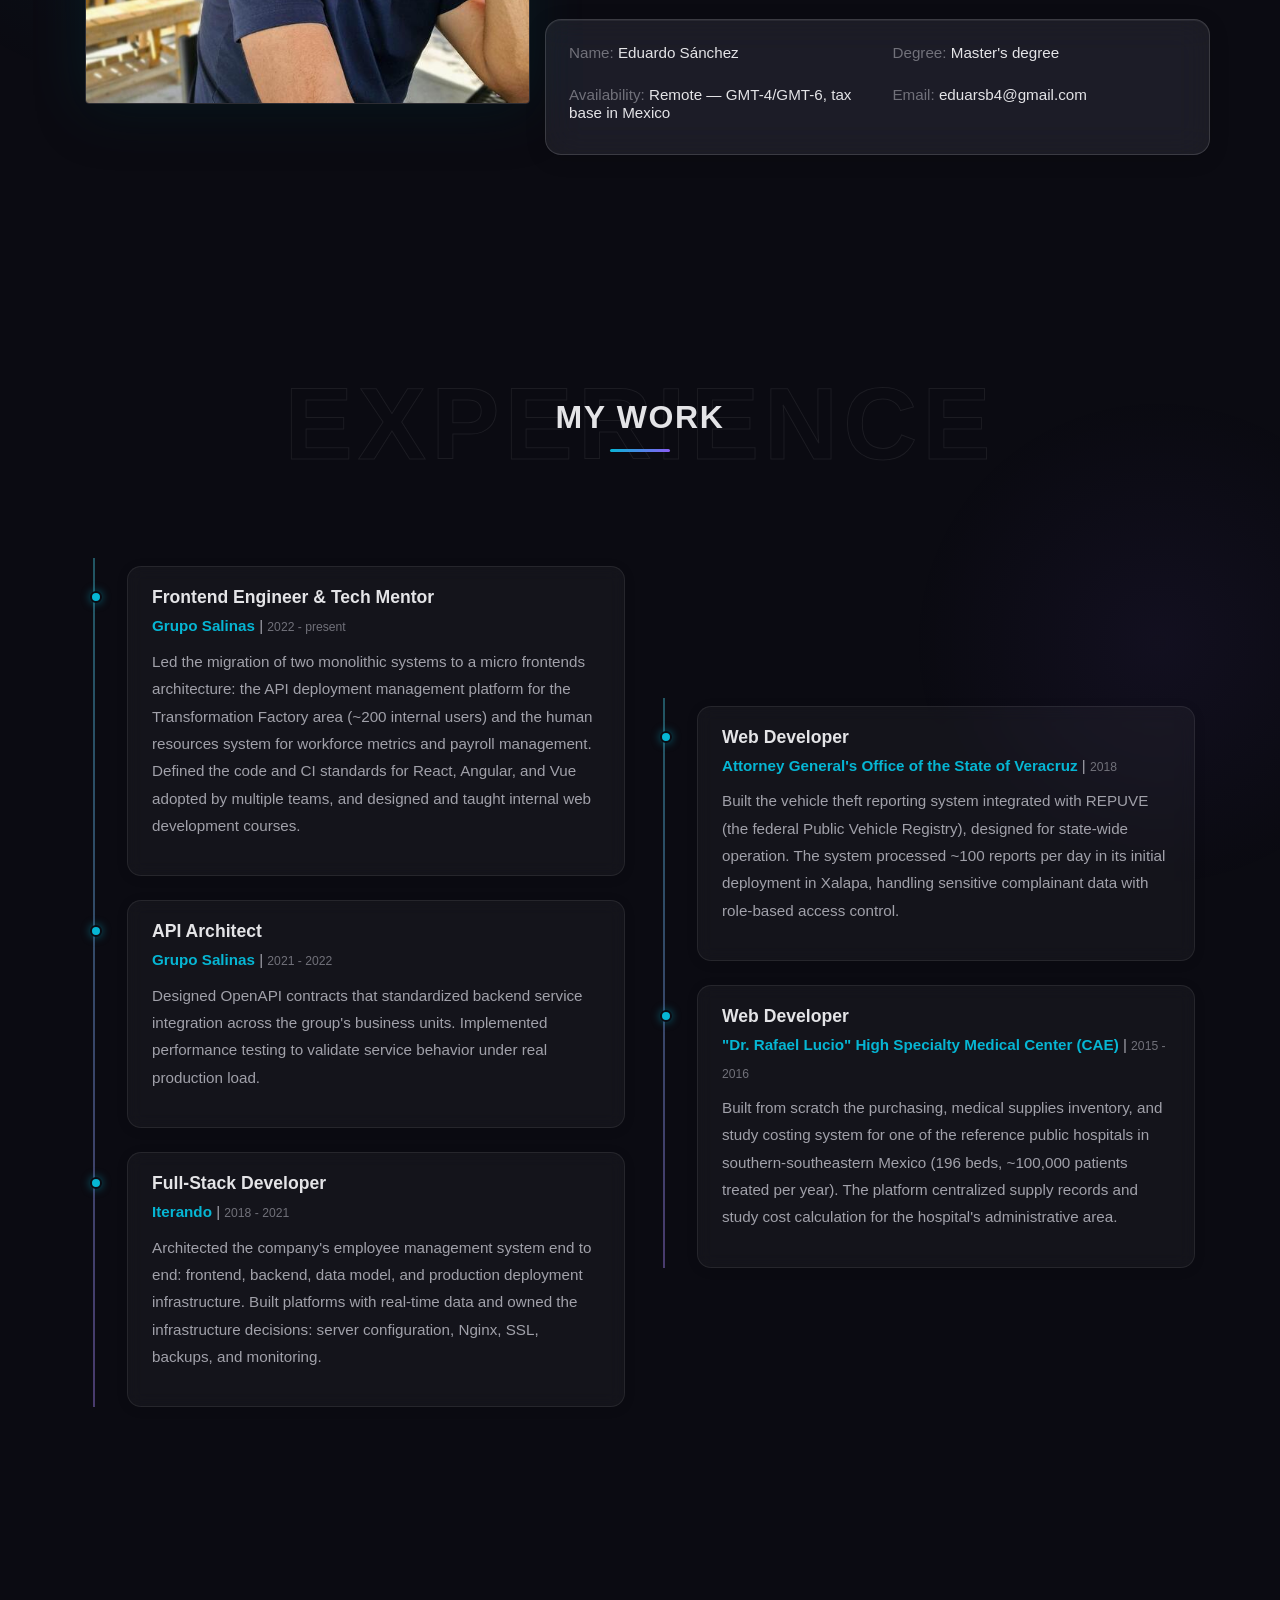
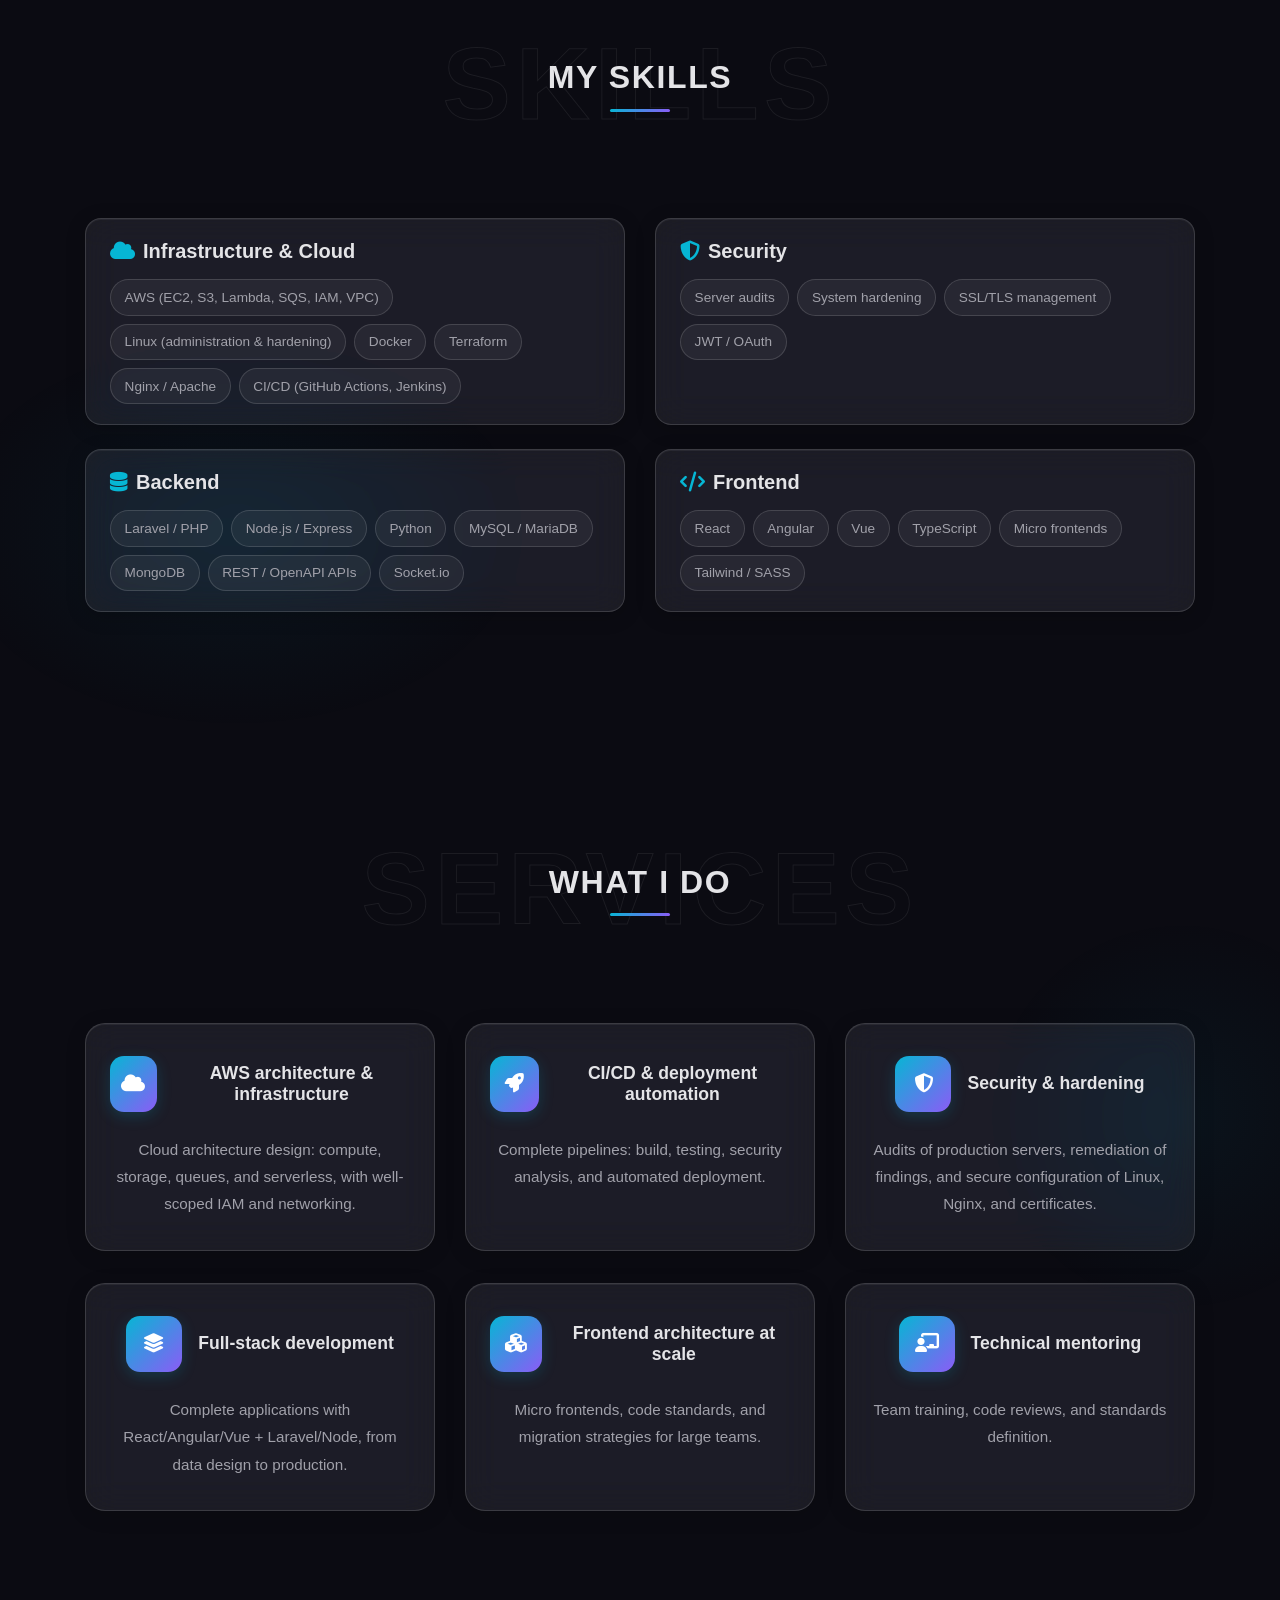
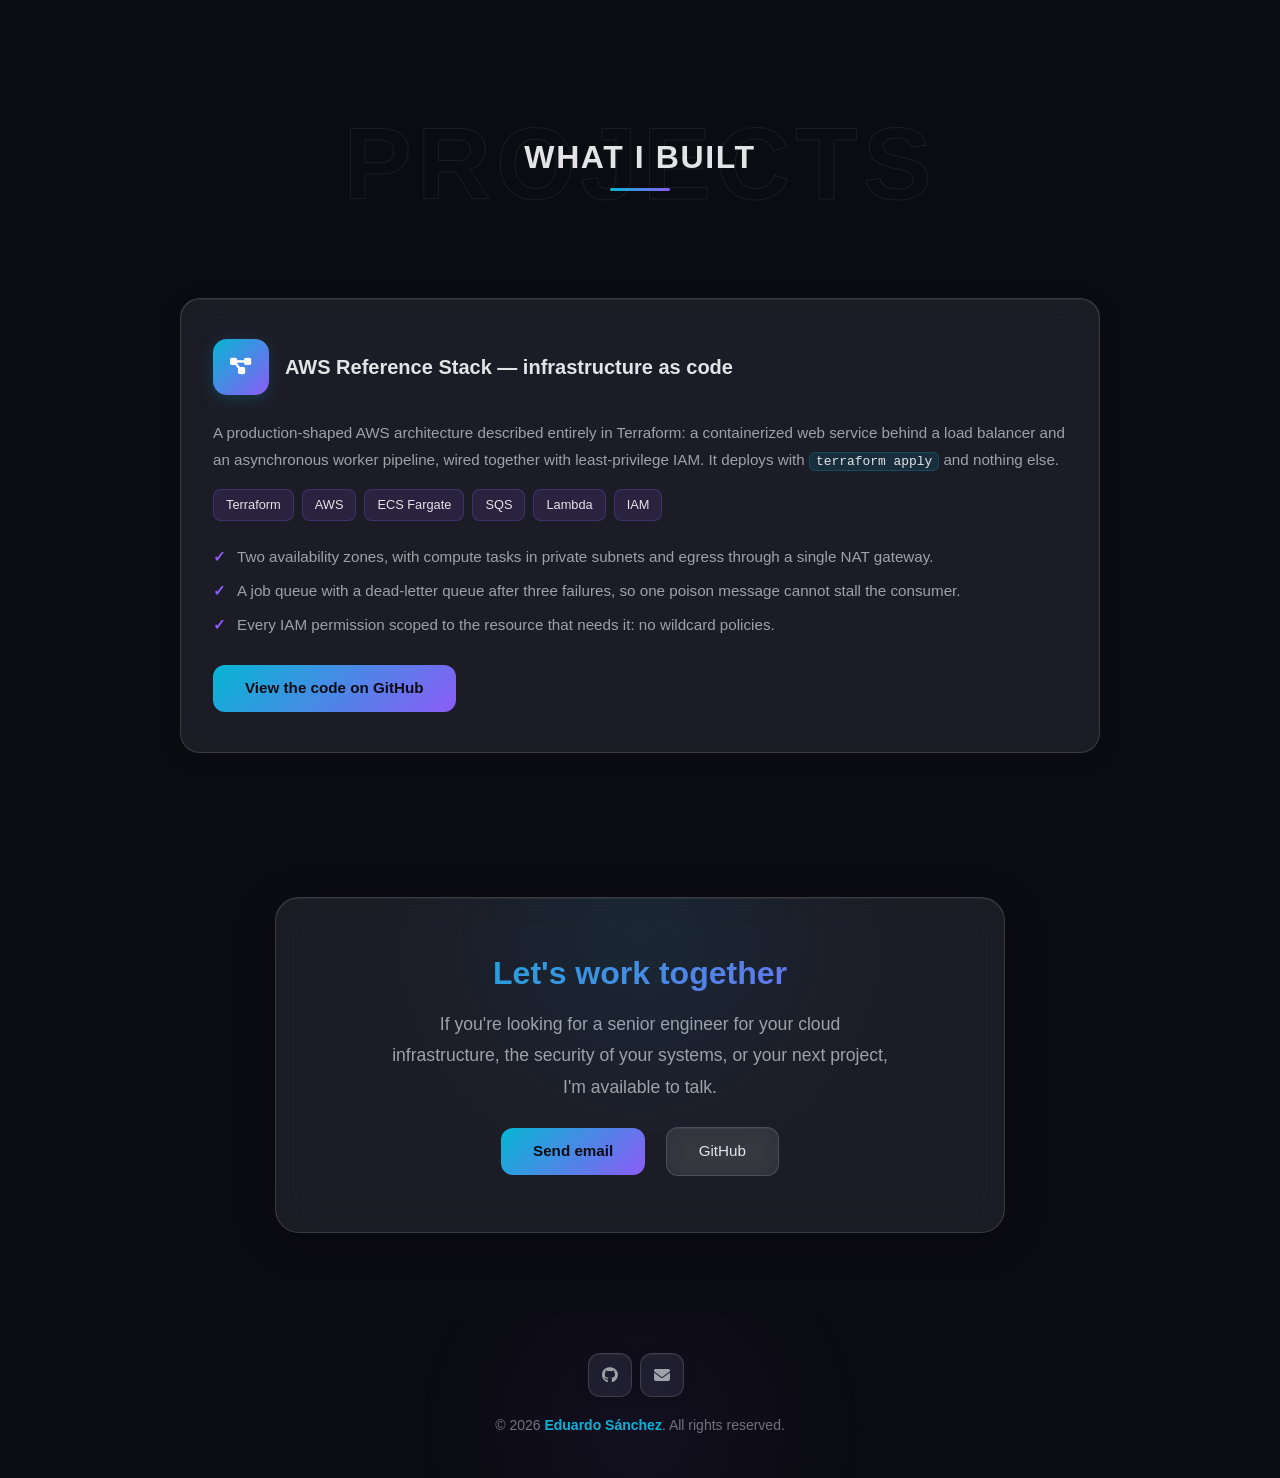
==== commit df5a6a11: "feat(proyectos): sección de proyectos con el stack de referencia de Terraform El sitio decía "qué ha" ====
--- a/index_en.html
+++ b/index_en.html
@@ -57,6 +57,7 @@
                 <a href="#qualification" class="nav-item nav-link">Experience</a>
                 <a href="#skill" class="nav-item nav-link">Skills</a>
                 <a href="#service" class="nav-item nav-link">What I do</a>
+                <a href="#projects" class="nav-item nav-link">Projects</a>
                 <a href="#contact" class="nav-item nav-link">Contact</a>
             </div>
         </div>
@@ -284,6 +285,41 @@
         </div>
     </div>
 
+    <!-- Proyectos -->
+    <div class="container-fluid py-5" id="projects">
+        <div class="container">
+            <div class="position-relative d-flex align-items-center justify-content-center section-header">
+                <h1 class="display-1 text-uppercase text-white section-header-bg">Projects</h1>
+                <h1 class="position-absolute text-uppercase">What I built</h1>
+            </div>
+            <div class="row justify-content-center pb-3">
+                <div class="col-lg-10 fade-in stagger-1">
+                    <div class="project-card">
+                        <div class="d-flex align-items-center mb-4">
+                            <i class="fas fa-2x fa-diagram-project service-icon bg-primary text-white mr-3"></i>
+                            <h4 class="font-weight-bold m-0">AWS Reference Stack — infrastructure as code</h4>
+                        </div>
+                        <p>A production-shaped AWS architecture described entirely in Terraform: a containerized web service behind a load balancer and an asynchronous worker pipeline, wired together with least-privilege IAM. It deploys with <code>terraform apply</code> and nothing else.</p>
+                        <ul class="project-stack">
+                            <li>Terraform</li>
+                            <li>AWS</li>
+                            <li>ECS Fargate</li>
+                            <li>SQS</li>
+                            <li>Lambda</li>
+                            <li>IAM</li>
+                        </ul>
+                        <ul class="project-points">
+                            <li>Two availability zones, with compute tasks in private subnets and egress through a single NAT gateway.</li>
+                            <li>A job queue with a dead-letter queue after three failures, so one poison message cannot stall the consumer.</li>
+                            <li>Every IAM permission scoped to the resource that needs it: no wildcard policies.</li>
+                        </ul>
+                        <a class="btn btn-cta" href="https://github.com/eduarsb/aws-reference-stack" target="_blank" rel="noopener noreferrer">View the code on GitHub</a>
+                    </div>
+                </div>
+            </div>
+        </div>
+    </div>
+
     <!-- Contact CTA -->
     <div class="container-fluid py-5" id="contact">
         <div class="container">
--- a/css/dark-theme.css
+++ b/css/dark-theme.css
@@ -1073,3 +1073,106 @@
   color: var(--text-primary);
   background: rgba(6, 182, 212, 0.08);
 }
+
+/* ==========================================================================
+   Proyectos — una sola tarjeta ancha, no una grilla.
+   Con un proyecto, una grilla de tres columnas deja dos huecos y se lee como
+   "no tiene más". Una tarjeta a lo ancho se lee como "este es EL proyecto".
+   ========================================================================== */
+
+#projects .project-card {
+  background: var(--bg-glass-strong);
+  backdrop-filter: var(--glass-blur);
+  -webkit-backdrop-filter: var(--glass-blur);
+  border: 1px solid var(--border-glass);
+  border-radius: 20px;
+  padding: 2.5rem 2rem;
+  transition: all 0.4s ease;
+  box-shadow:
+    0 4px 20px rgba(0, 0, 0, 0.15),
+    inset 0 1px 0 rgba(255, 255, 255, 0.06);
+}
+
+#projects .project-card:hover {
+  transform: translateY(-4px);
+  border-color: rgba(139, 92, 246, 0.3);
+  background: rgba(255, 255, 255, 0.09);
+  box-shadow:
+    0 16px 50px rgba(139, 92, 246, 0.1),
+    0 4px 20px rgba(0, 0, 0, 0.3),
+    inset 0 1px 0 rgba(255, 255, 255, 0.1);
+}
+
+#projects h4 {
+  font-size: 1.25rem;
+  color: var(--text-primary);
+}
+
+#projects p,
+#projects li {
+  color: var(--text-secondary);
+  font-size: 0.95rem;
+}
+
+#projects .project-stack {
+  list-style: none;
+  padding: 0;
+  margin: 0 0 1.5rem 0;
+  display: flex;
+  flex-wrap: wrap;
+  gap: 0.5rem;
+}
+
+#projects .project-stack li {
+  background: rgba(139, 92, 246, 0.12);
+  border: 1px solid rgba(139, 92, 246, 0.25);
+  border-radius: 8px;
+  padding: 4px 12px;
+  font-size: 0.8rem;
+  color: var(--text-primary);
+}
+
+#projects .project-points {
+  list-style: none;
+  padding: 0;
+  margin: 0 0 1.75rem 0;
+  text-align: left;
+}
+
+#projects .project-points li {
+  position: relative;
+  padding-left: 1.5rem;
+  margin-bottom: 0.6rem;
+  line-height: 1.6;
+}
+
+/* El check se dibuja con CSS y no con un <i> por archivo: menos markup
+   duplicado entre index.html e index_en.html, que hay que mantener en espejo. */
+#projects .project-points li::before {
+  content: "\2713";
+  position: absolute;
+  left: 0;
+  color: var(--accent-violet);
+  font-weight: 700;
+}
+
+@media (max-width: 575.98px) {
+  #projects .project-card {
+    padding: 1.75rem 1.25rem;
+  }
+}
+
+/* Sin esto, <code> hereda el tamaño del navegador y desentona en el tema
+   oscuro: se ve más grande que el texto que lo rodea y sin contraste propio. */
+#projects code {
+  /* Sin nowrap, `terraform apply` se parte entre dos líneas y el recuadro
+     queda cortado por la mitad — se ve en la versión en inglés, donde el
+     párrafo cae distinto. */
+  white-space: nowrap;
+  background: rgba(6, 182, 212, 0.12);
+  border: 1px solid rgba(6, 182, 212, 0.22);
+  border-radius: 6px;
+  padding: 1px 6px;
+  font-size: 0.85em;
+  color: var(--text-primary);
+}
